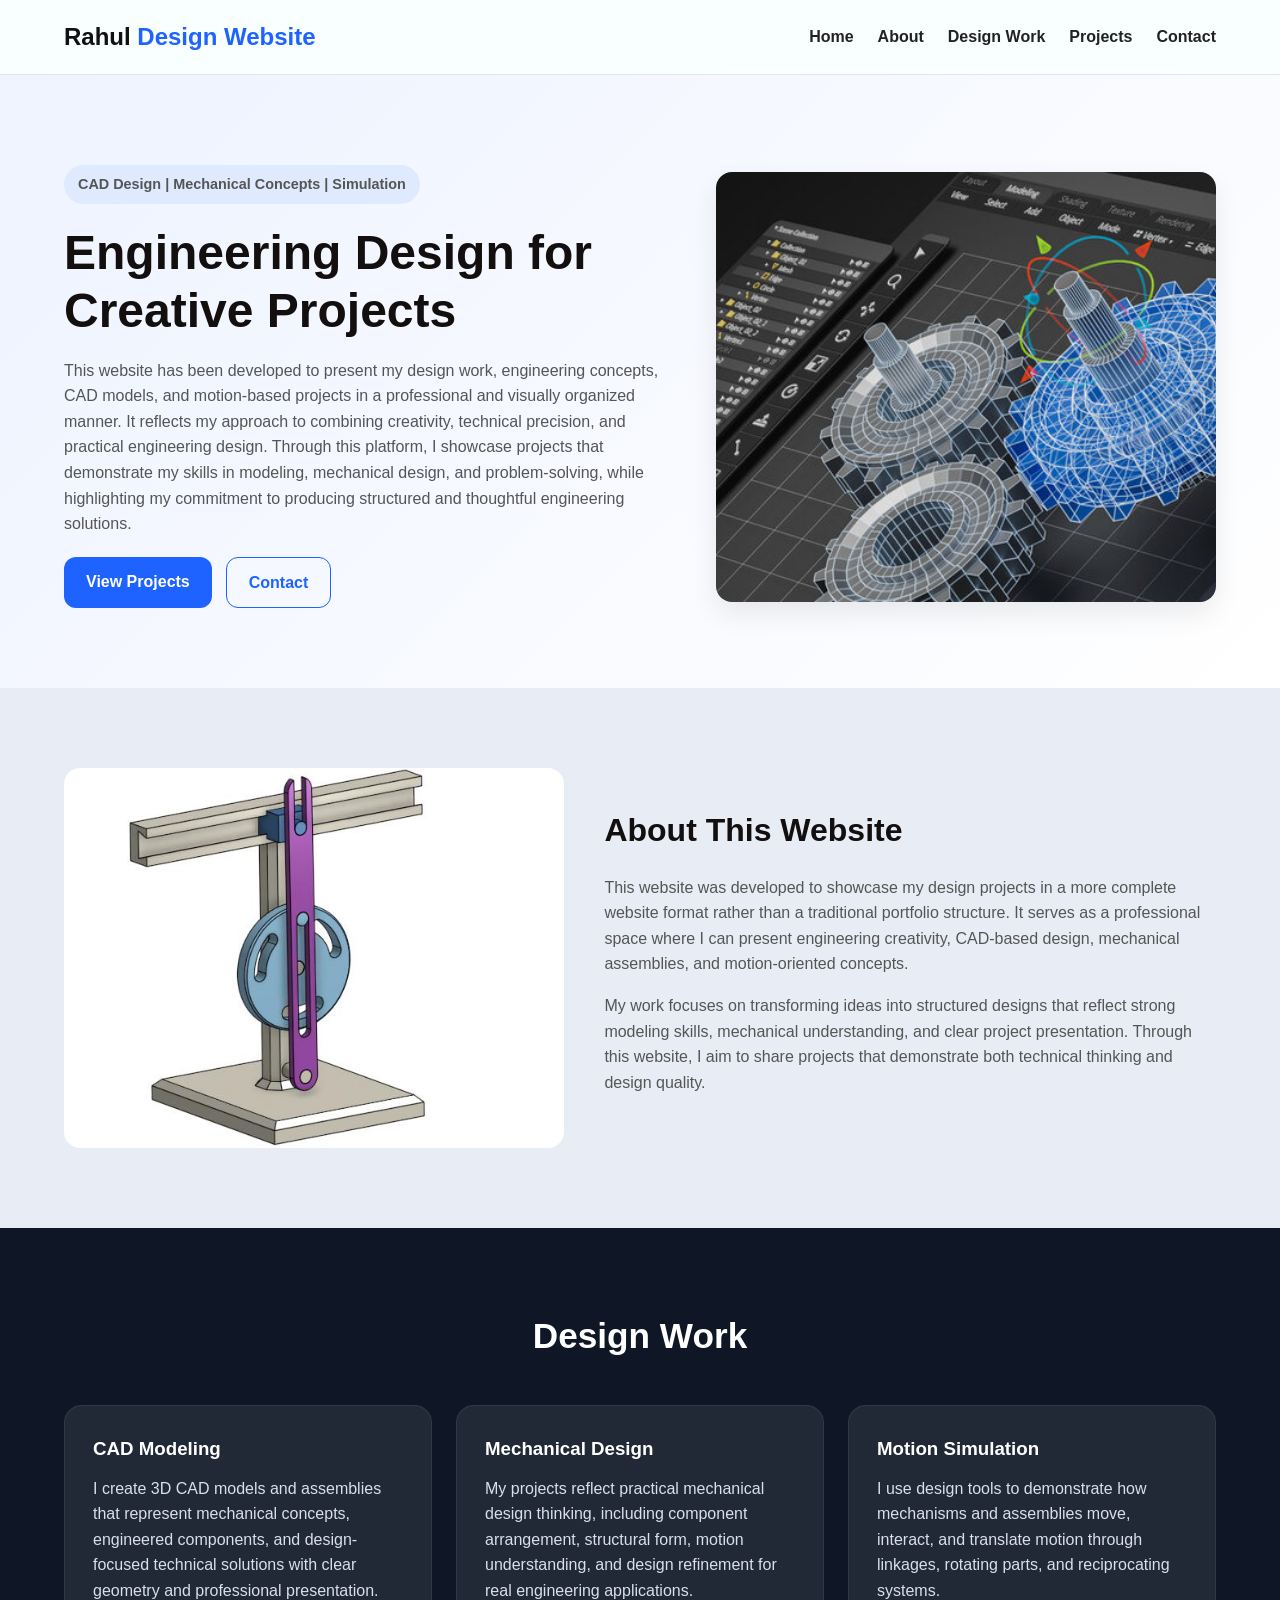
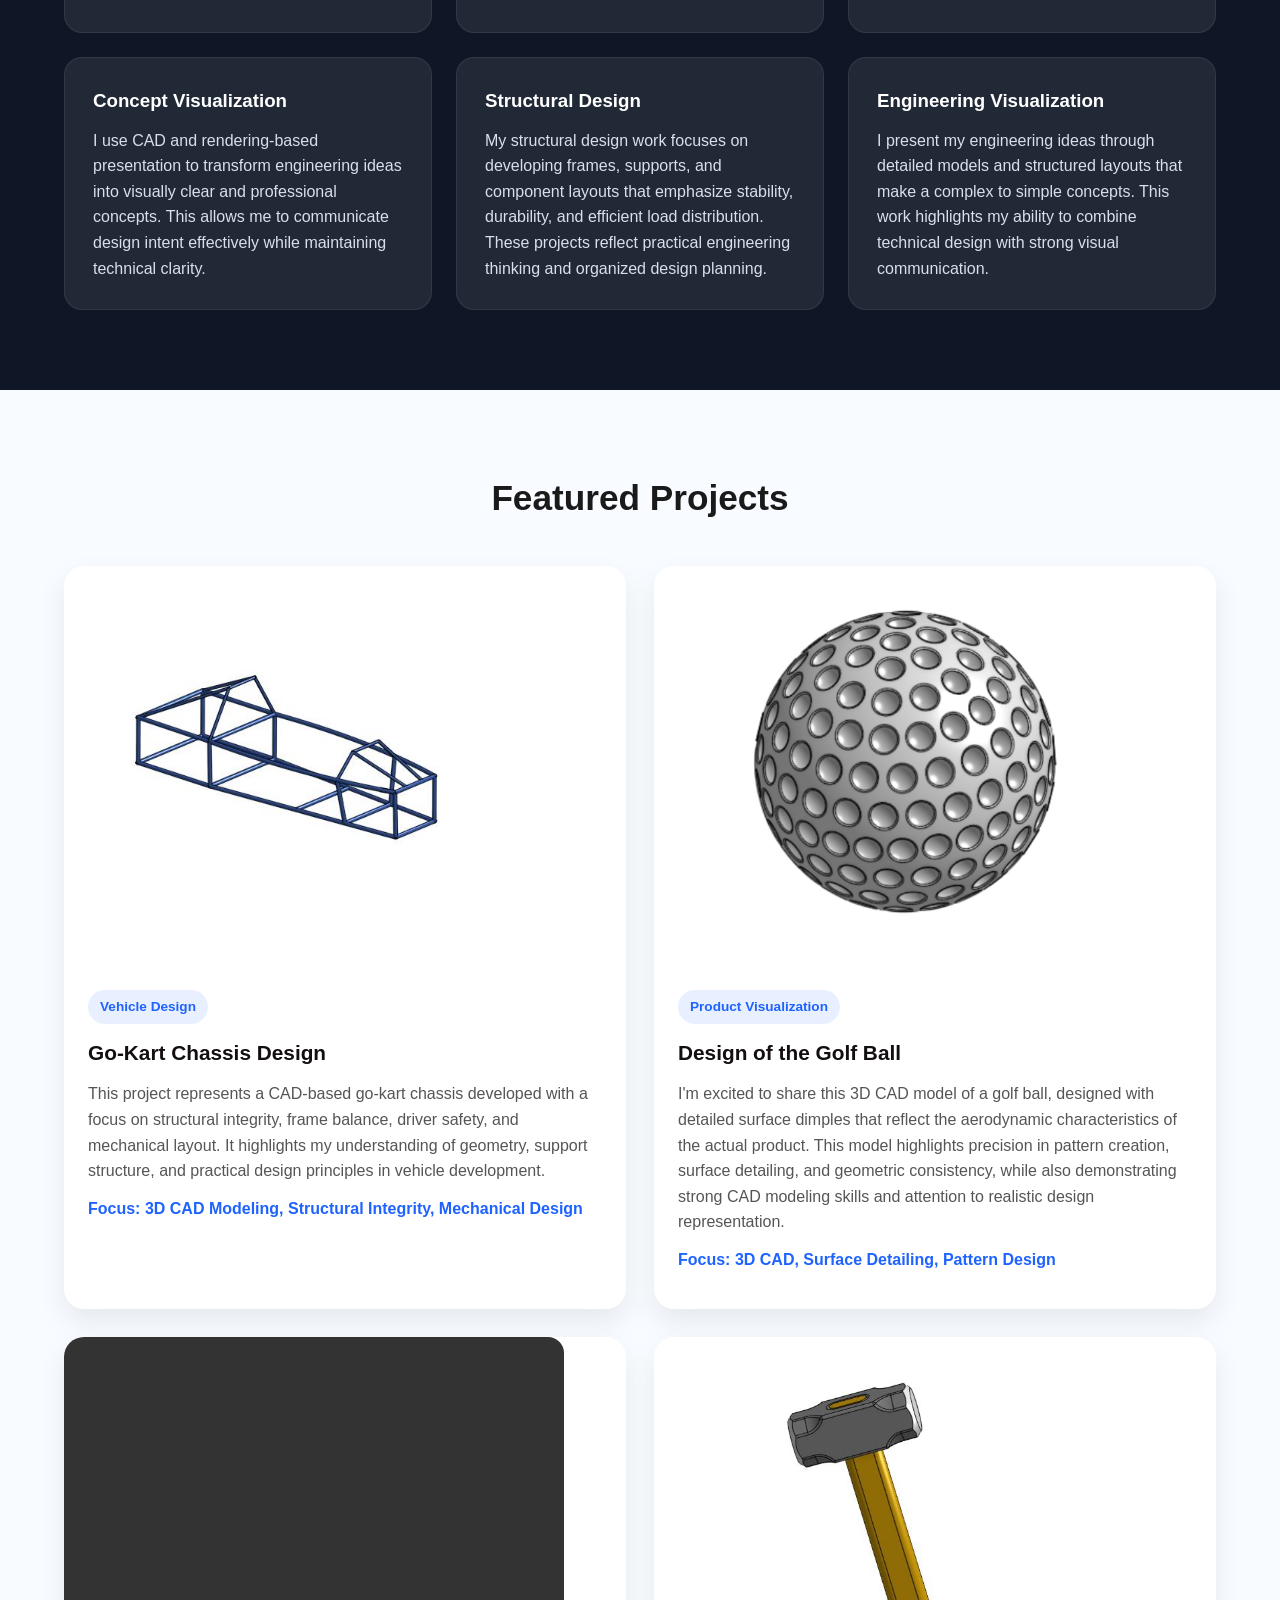
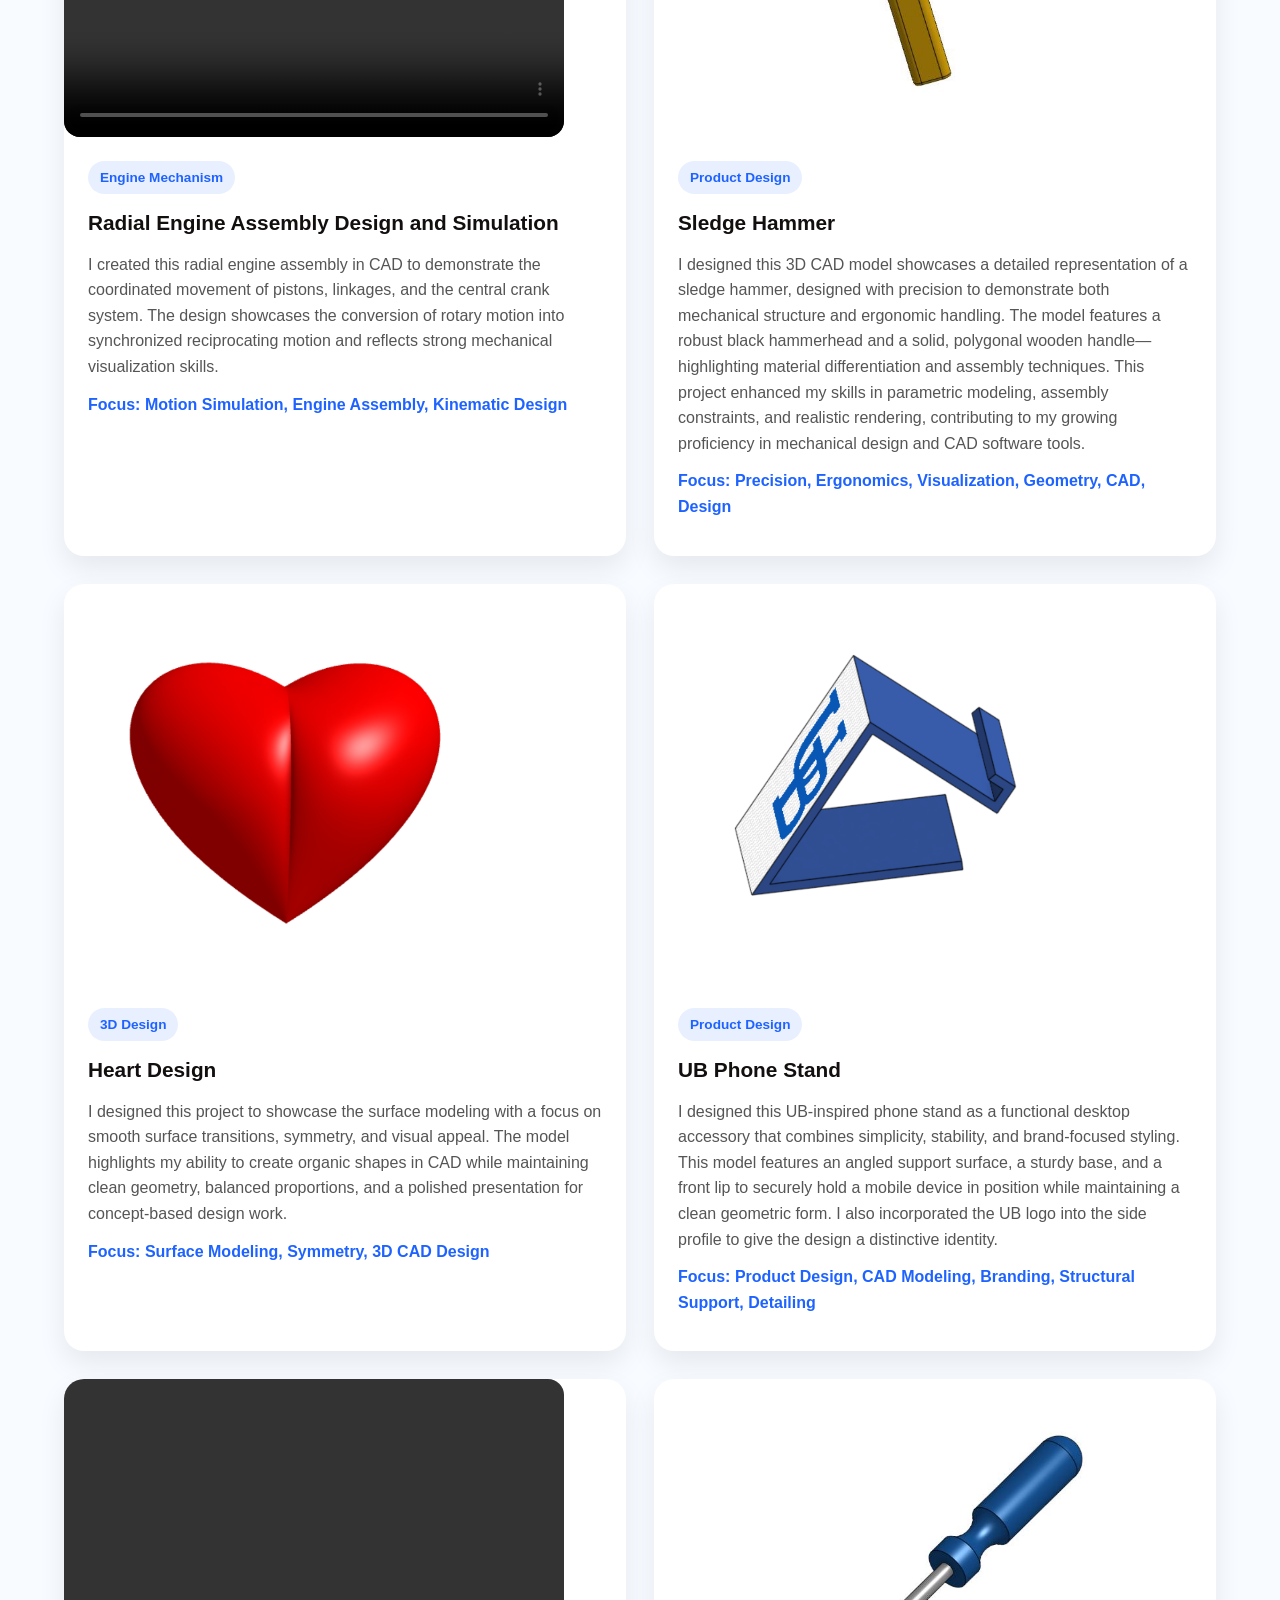
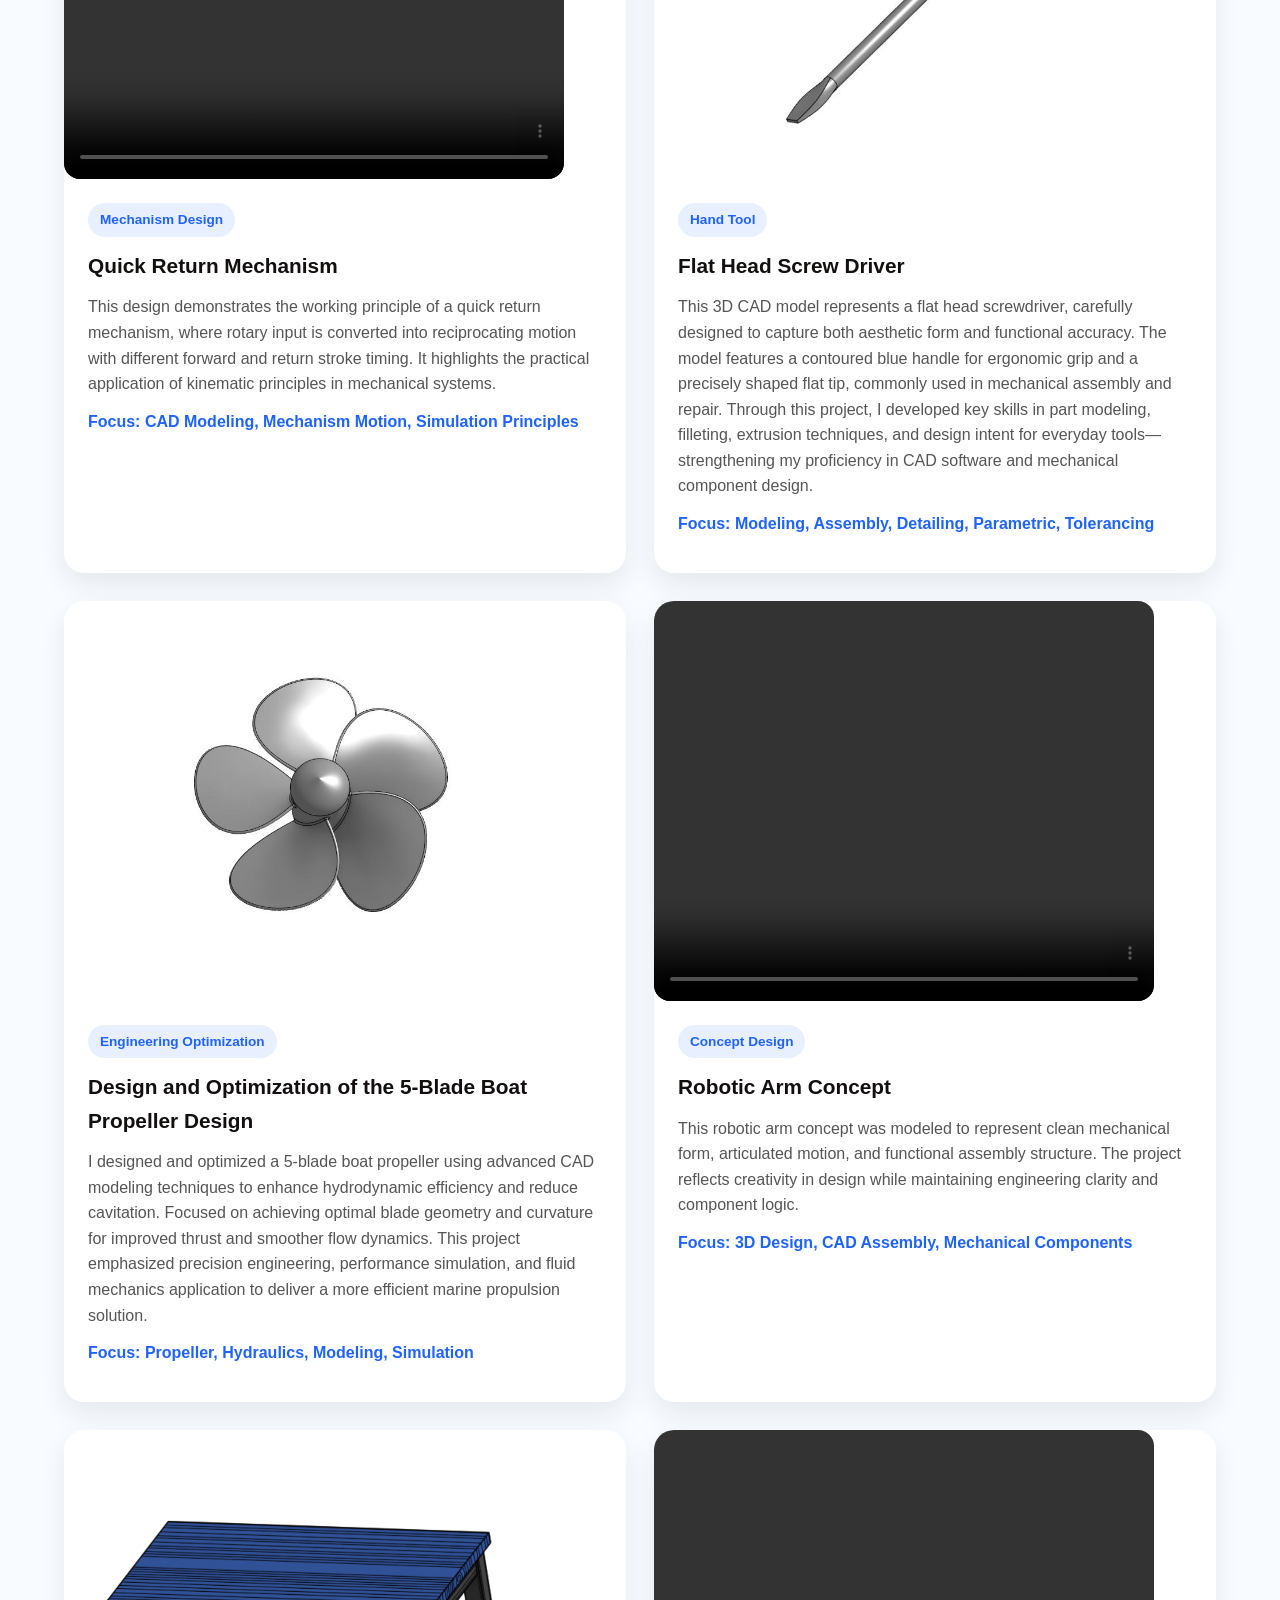
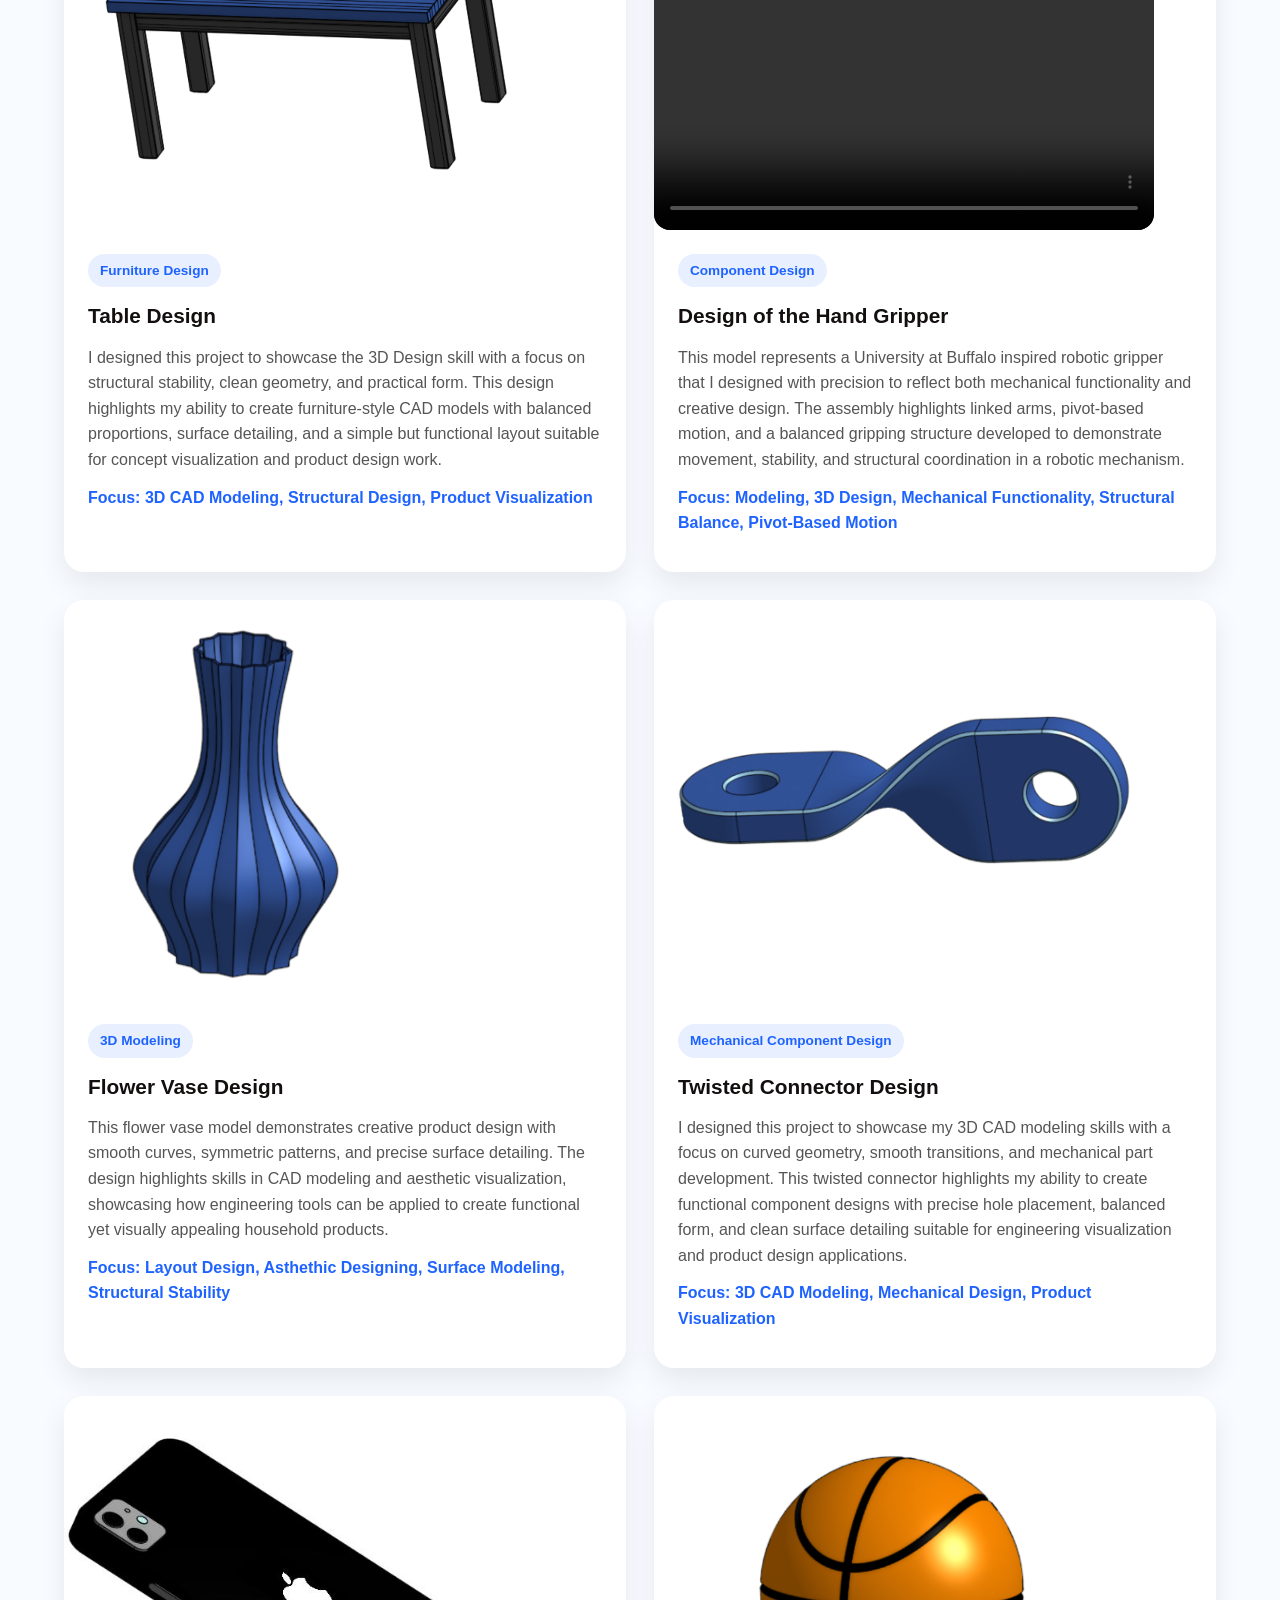
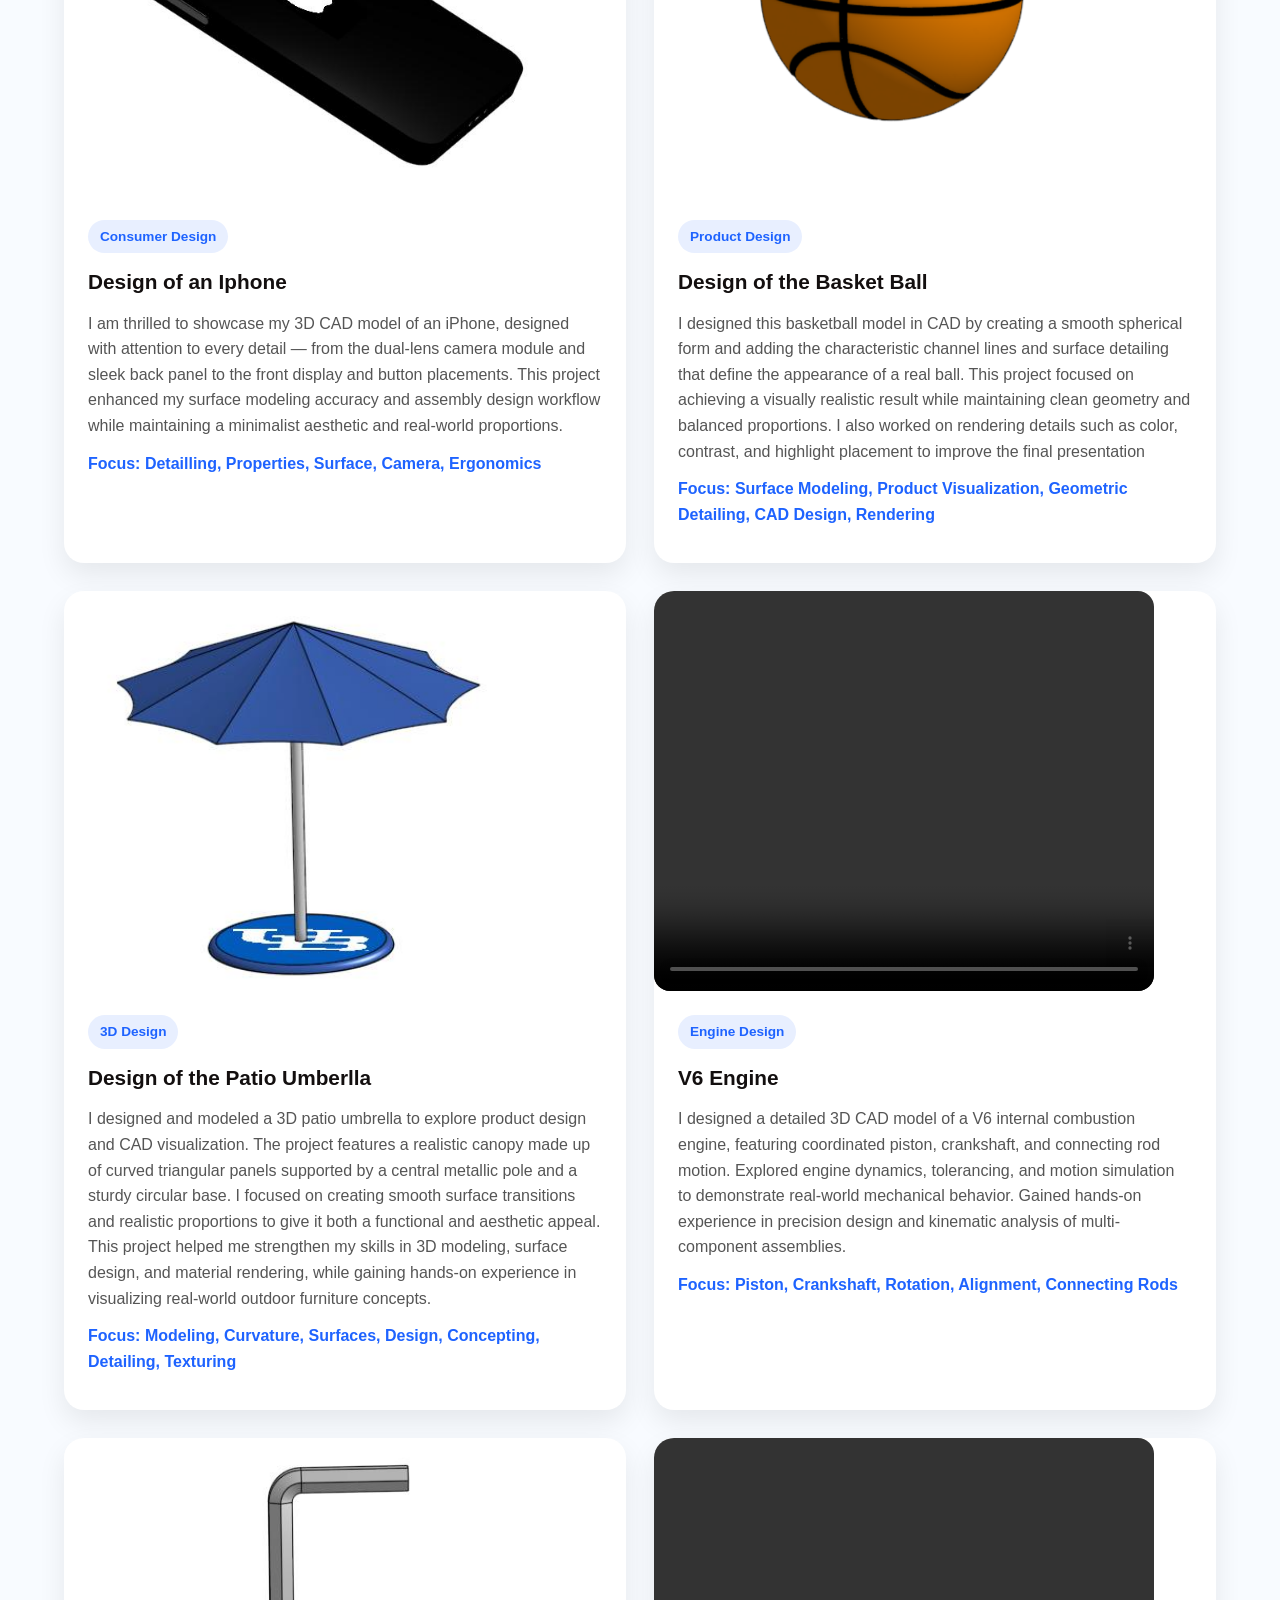
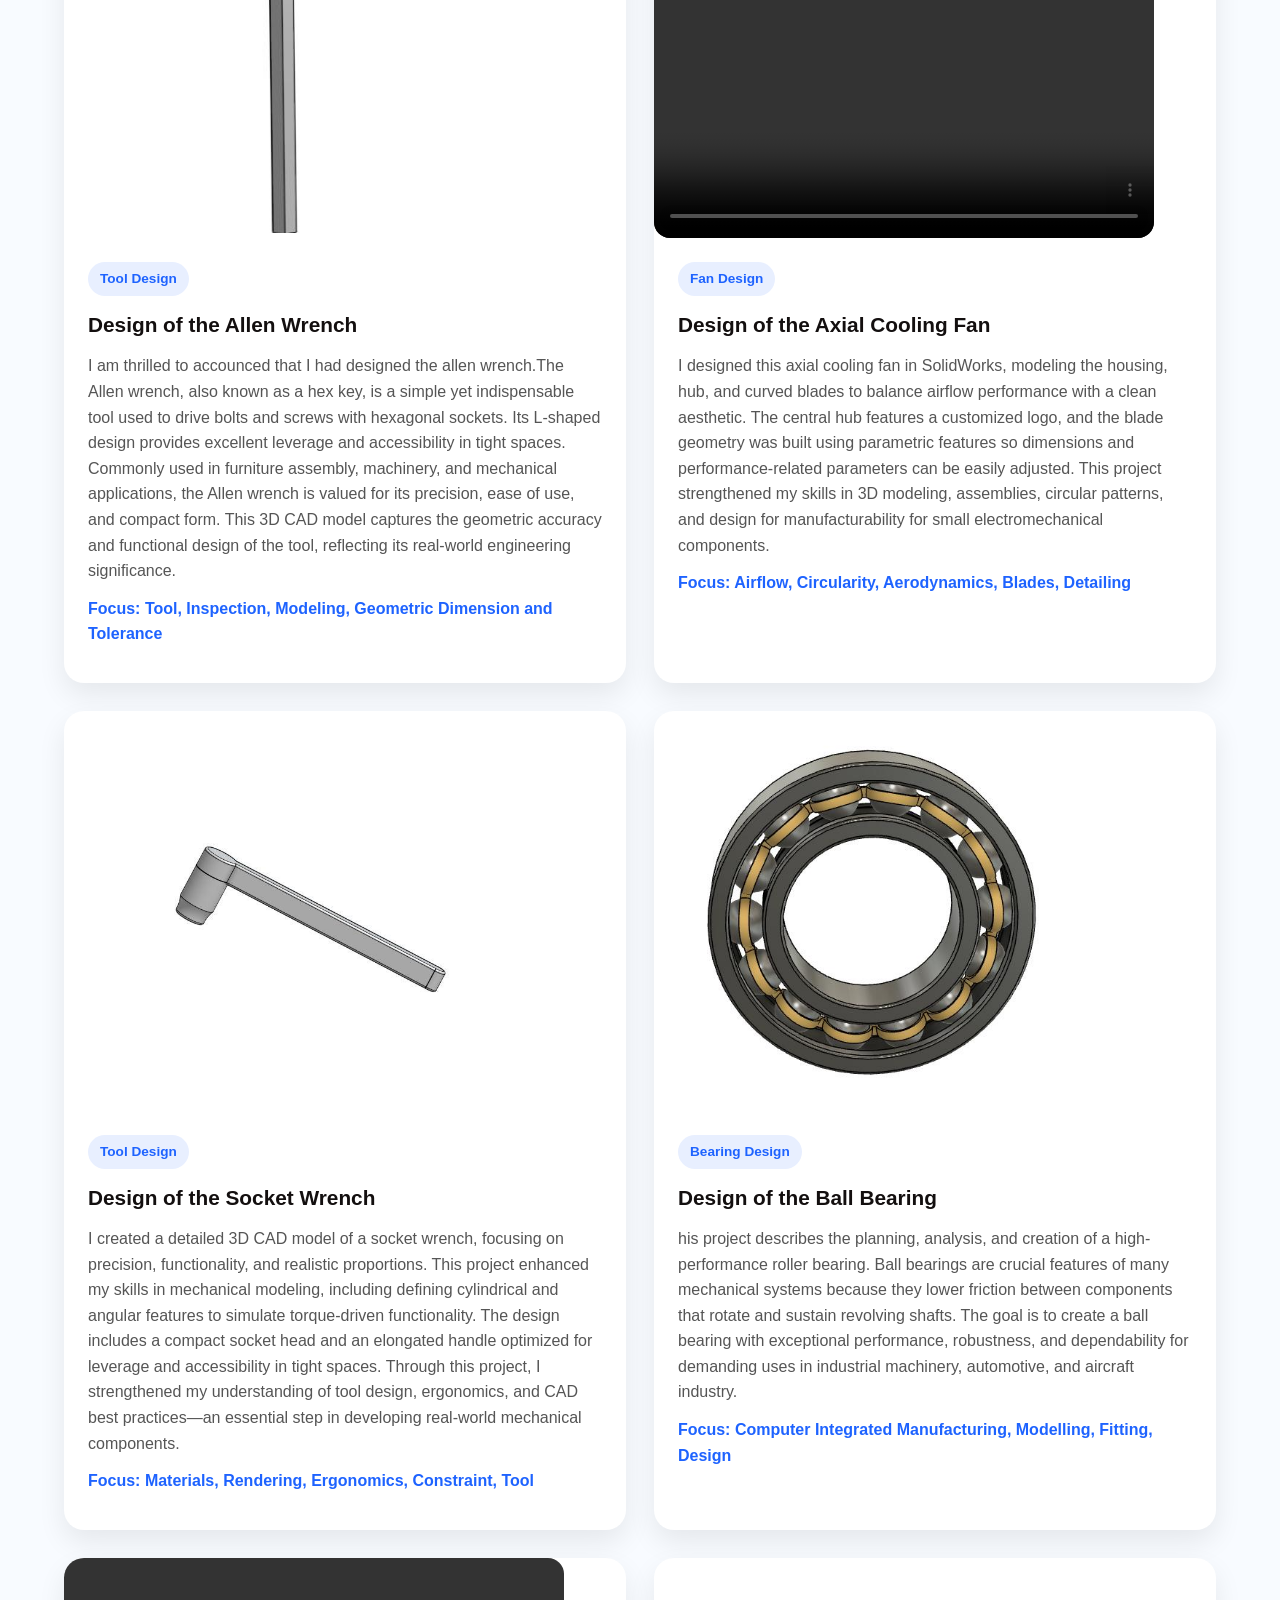
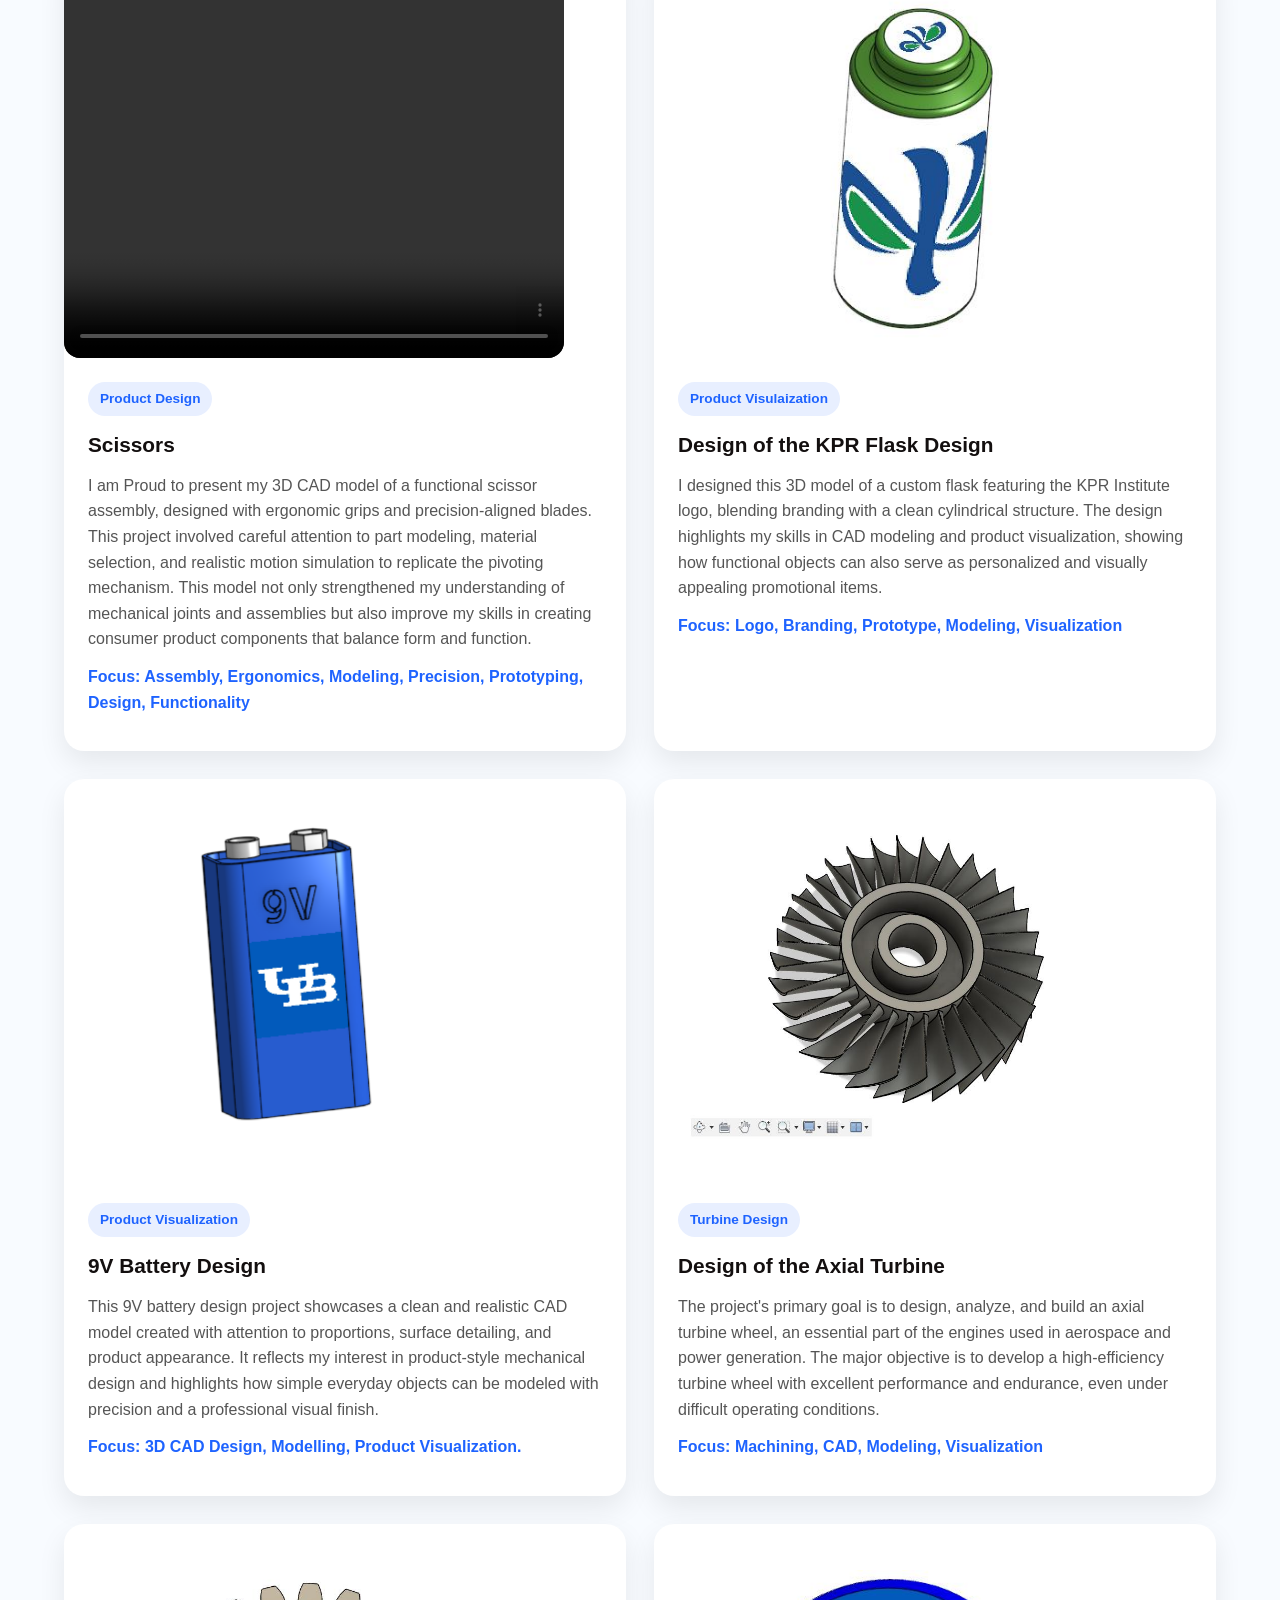
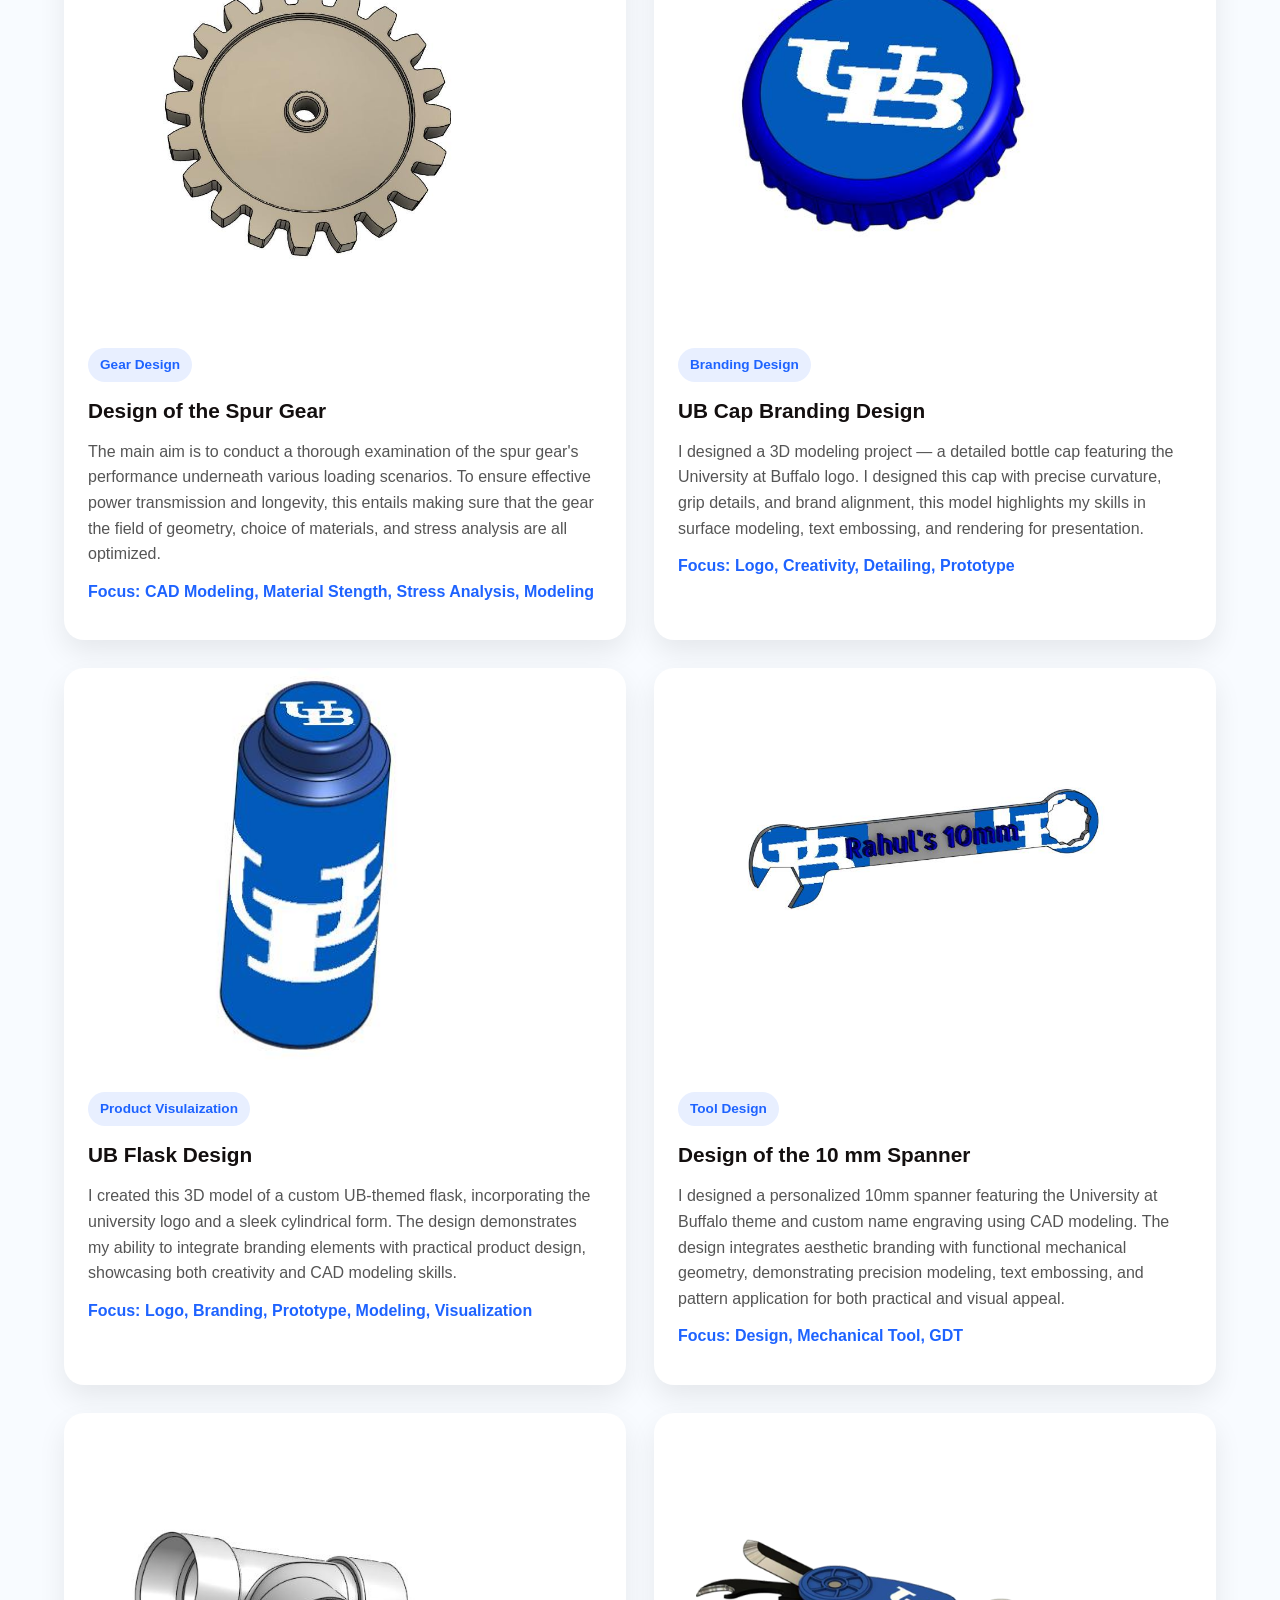
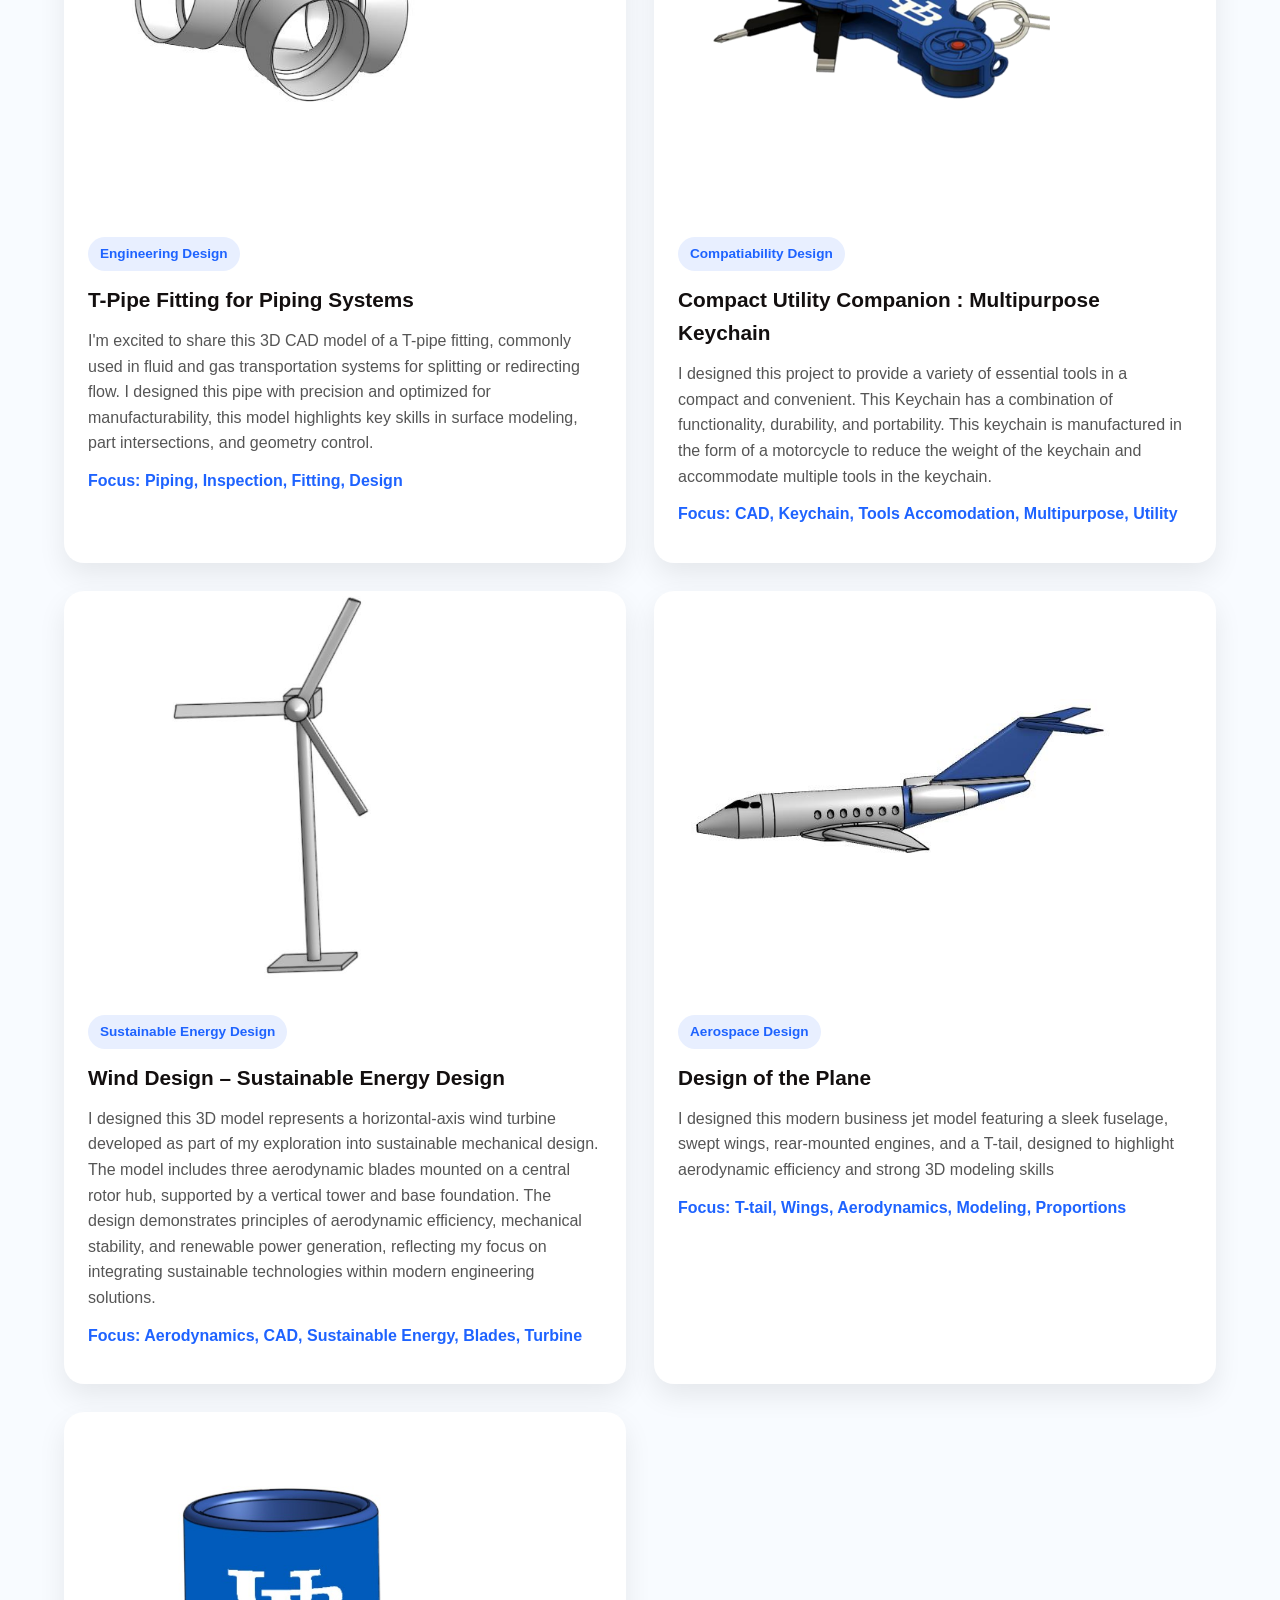
==== index.html @ cdcf8e1e "Update index.html" ====
<!DOCTYPE html>
<html lang="en">
<head>
  <meta charset="UTF-8" />
  <meta name="viewport" content="width=device-width, initial-scale=1.0" />
  <title>Rahul Design Website</title>
  <meta
    name="description"
    content="Rahul Design Studio showcases CAD design, mechanical concepts, motion simulation, and engineering design projects."
  />
  <link rel="stylesheet" href="style.css" />
</head>
<body>

  <!-- Header -->
  <header class="header">
    <div class="container navbar">
      <a href="#home" class="brand">Rahul <span>Design Website</span></a>

      <button class="menu-toggle" id="menuToggle" aria-label="Toggle menu">
        ☰
      </button>

      <nav class="nav-menu" id="navMenu">
        <a href="#Home">Home</a>
        <a href="#About">About</a>
        <a href="#Design-work">Design Work</a>
        <a href="#Projects">Projects</a>
        <a href="#Contact">Contact</a>
      </nav>
    </div>
  </header>

  <!-- Home -->
  <section class="hero" id="Home">
    <div class="container hero-layout">
      <div class="hero-text">
        <p class="hero-tag">CAD Design | Mechanical Concepts | Simulation</p>
        <h1>Engineering Design for Creative Projects</h1>
        <p>
          This website has been developed to present my design work, engineering concepts, CAD models, and motion-based projects in a professional and visually organized manner. It reflects my approach to combining creativity, technical precision, and practical engineering design. Through this platform, I showcase projects that demonstrate my skills 
          in modeling, mechanical design, and problem-solving, while highlighting my commitment to producing structured and thoughtful engineering solutions.
        </p>

        <div class="hero-buttons">
          <a href="#Projects" class="btn btn-primary">View Projects</a>
          <a href="#Contact" class="btn btn-outline">Contact</a>
        </div>
      </div>

      <div class="hero-image">
        <img src="Engineering Product.jpg" alt="Engineering design website showcase" />
      </div>
    </div>
  </section>

  <!-- About -->
  <section class="section about-section" id="About">
    <div class="container about-layout">
      <div class="about-image">
        <img src="Quick Return Mechanism.jpeg" alt="Rahul design and engineering work" />
      </div>

      <div class="about-text">
        <h2>About This Website</h2>
        <p>
          This website was developed to showcase my design projects in a more complete
          website format rather than a traditional portfolio structure. It serves as a
          professional space where I can present engineering creativity, CAD-based design,
          mechanical assemblies, and motion-oriented concepts.
        </p>
        <p>
          My work focuses on transforming ideas into structured designs that reflect strong
          modeling skills, mechanical understanding, and clear project presentation. Through
          this website, I aim to share projects that demonstrate both technical thinking and
          design quality.
        </p>
      </div>
    </div>
  </section>

  <!-- Design Work -->
  <section class="section dark-section" id="Design-work">
    <div class="container">
      <h2 class="section-title">Design Work</h2>

      <div class="design-grid">
        <div class="design-card">
          <h3>CAD Modeling</h3>
          <p>
            I create 3D CAD models and assemblies that represent mechanical concepts,
            engineered components, and design-focused technical solutions with clear
            geometry and professional presentation.
          </p>
        </div>

        <div class="design-card">
          <h3>Mechanical Design</h3>
          <p>
            My projects reflect practical mechanical design thinking, including component
            arrangement, structural form, motion understanding, and design refinement for
            real engineering applications.
          </p>
        </div>

        <div class="design-card">
          <h3>Motion Simulation</h3>
          <p>
            I use design tools to demonstrate how mechanisms and assemblies move, interact,
            and translate motion through linkages, rotating parts, and reciprocating systems.
          </p>
        </div>

         <div class="design-card">
         <h3>Concept Visualization</h3>
          <p>
            I use CAD and rendering-based presentation to transform engineering ideas into
            visually clear and professional concepts. This allows me to communicate design
             intent effectively while maintaining technical clarity.
         </p>
        </div>

        <div class="design-card">
         <h3>Structural Design</h3>
         <p>
           My structural design work focuses on developing frames, supports, and component
           layouts that emphasize stability, durability, and efficient load distribution.
           These projects reflect practical engineering thinking and organized design planning.
         </p>
        </div>

        <div class="design-card">
         <h3>Engineering Visualization</h3>
         <p>
          I present my engineering ideas through detailed models and structured layouts that
          make a complex to simple concepts. This work highlights my ability to combine technical design with strong visual communication.
        </p>
       </div>
      </div>
    </div>
  </section>

  <!-- Projects -->
  <section class="section projects-section" id="Projects">
    <div class="container">
      <h2 class="section-title dark-title">Featured Projects</h2>
      <div class="projects-grid">

        <article class="project-card">
          <img src="Go Kart Chassis Design.jpeg" alt="Go kart chassis CAD design" style="width:500px; height:400px; object-fit:contain;">
          <div class="project-content">
            <span class="project-type">Vehicle Design</span>
            <h3>Go-Kart Chassis Design</h3>
            <p>
              This project represents a CAD-based go-kart chassis developed with a focus on
              structural integrity, frame balance, driver safety, and mechanical layout. It
              highlights my understanding of geometry, support structure, and practical design
              principles in vehicle development.
            </p>
            <p class="project-focus">
              Focus: 3D CAD Modeling, Structural Integrity, Mechanical Design
            </p>
          </div>
        </article>

        <article class="project-card">
          <img src="Design of the golf ball.png" alt="Golf Ball" class="project-media" style="width:500px; height:400px; object-fit:contain;">
          <div class="project-content">
            <span class="project-type">Product Visualization</span>
            <h3>Design of the Golf Ball</h3>
            <p>
              I'm excited to share this 3D CAD model of a golf ball, designed with detailed surface dimples that reflect the aerodynamic characteristics of the actual product. 
              This model highlights precision in pattern creation, surface detailing, and geometric consistency, while also demonstrating strong CAD modeling skills and attention to realistic design representation.
            </p>
            <p class="project-focus">
              Focus: 3D CAD, Surface Detailing, Pattern Design
            </p>
          </div>
        </article>

        <article class="project-card">
          <video class="project-media"style="width: 500px; height:400px;" autoplay muted loop controls>
            <source src="Video 7.mp4" type="video/mp4" >
          </video>
          <div class="project-content">
            <span class="project-type">Engine Mechanism</span>
            <h3>Radial Engine Assembly Design and Simulation</h3>
            <p>
              I created this radial engine assembly in CAD to demonstrate the coordinated
              movement of pistons, linkages, and the central crank system. The design
              showcases the conversion of rotary motion into synchronized reciprocating
              motion and reflects strong mechanical visualization skills.
            </p>
            <p class="project-focus">
              Focus: Motion Simulation, Engine Assembly, Kinematic Design
            </p>
          </div>
        </article>

        <article class="project-card">
          <img src="Sledge Hammer.jpeg" alt="Sledge Hammer" class="project-media" style="width:500px; height:400px; object-fit:contain;">
          <div class="project-content">
            <span class="project-type">Product Design</span>
            <h3>Sledge Hammer</h3>
            <p>
              I designed this 3D CAD model showcases a detailed representation of a sledge hammer, designed with precision to demonstrate both mechanical structure and ergonomic handling. The model features a robust black hammerhead and a solid, polygonal wooden handle—highlighting material differentiation and assembly techniques. This project enhanced my skills in parametric modeling, assembly constraints, and realistic rendering, 
               contributing to my growing proficiency in mechanical design and CAD software tools.
            </p>
            <p class="project-focus">
              Focus: Precision, Ergonomics, Visualization, Geometry, CAD, Design
            </p>
          </div>
        </article>

        <article class="project-card">
         <img src="Heart Design.png" alt="3D heart CAD design" style="width:500px; height:400px; object-fit:contain;">
         <div class="project-content">
         <span class="project-type">3D Design</span>
         <h3>Heart Design</h3>
         <p>
          I designed this project to showcase the surface modeling with a focus on smooth surface
          transitions, symmetry, and visual appeal. The model highlights my ability to create
          organic shapes in CAD while maintaining clean geometry, balanced proportions, and a
          polished presentation for concept-based design work.
          </p>
         <p class="project-focus">
          Focus: Surface Modeling, Symmetry, 3D CAD Design
         </p>
        </div>
        </article>

        <article class="project-card">
          <img src="Ub Phone Stand.png" alt="UB Phone Stand" class="project-media" style="width:500px; height:400px; object-fit:contain;">
          <div class="project-content">
            <span class="project-type">Product Design</span>
            <h3>UB Phone Stand</h3>
            <p>
              I designed this UB-inspired phone stand as a functional desktop accessory that combines simplicity, stability, and brand-focused styling. This model features an angled support surface, a sturdy base, and a front lip to securely hold a mobile device in position while maintaining a clean geometric form. 
              I also incorporated the UB logo into the side profile to give the design a distinctive identity.
            </p>
            <p class="project-focus">
              Focus: Product Design, CAD Modeling, Branding, Structural Support, Detailing
            </p>
          </div>
        </article>

        <article class="project-card">
          <video class="project-media" style="width: 500px; height:400px;" autoplay muted loop controls>
            <source src="Video 4.mp4" type="video/mp4" />
          </video>
          <div class="project-content">
            <span class="project-type">Mechanism Design</span>
            <h3>Quick Return Mechanism</h3>
            <p>
              This design demonstrates the working principle of a quick return mechanism,
              where rotary input is converted into reciprocating motion with different
              forward and return stroke timing. It highlights the practical application of
              kinematic principles in mechanical systems.
            </p>
            <p class="project-focus">
              Focus: CAD Modeling, Mechanism Motion, Simulation Principles
            </p>
          </div>
        </article>

         <article class="project-card">
          <img src="Flat Head Screw Driver.jpeg" alt="Flat Head Screw Driver" class="project-media" style="width:500px; height:400px; object-fit:contain;">
          <div class="project-content">
            <span class="project-type">Hand Tool</span>
            <h3>Flat Head Screw Driver</h3>
            <p>
               This 3D CAD model represents a flat head screwdriver, carefully designed to capture both aesthetic form and functional accuracy. The model features a contoured blue handle for ergonomic grip and a precisely shaped flat tip, commonly used in mechanical assembly and repair. Through this project, I developed key skills in part modeling, filleting, extrusion techniques, 
               and design intent for everyday tools—strengthening my proficiency in CAD software and mechanical component design.
            </p>
            <p class="project-focus">
              Focus: Modeling, Assembly, Detailing, Parametric, Tolerancing
            </p>
          </div>
        </article>

        <article class="project-card">
          <img src="Five Blade Boat Propeller.jpeg" alt="Five blade Boat Propeller" class="project-media" style="width:500px; height:400px; object-fit:contain;">
          <div class="project-content">
            <span class="project-type">Engineering Optimization</span>
            <h3>Design and Optimization of the 5-Blade Boat Propeller Design</h3>
            <p>
              I designed and optimized a 5-blade boat propeller using advanced CAD modeling techniques to enhance hydrodynamic efficiency and reduce cavitation. Focused on achieving optimal blade geometry and curvature for improved thrust and smoother flow dynamics. This project emphasized precision engineering, performance simulation, 
              and fluid mechanics application to deliver a more efficient marine propulsion solution.
            </p>
            <p class="project-focus">
              Focus: Propeller, Hydraulics, Modeling, Simulation
            </p>
          </div>
        </article>

        <article class="project-card">
         <video class="project-media" style="width: 500px; height:400px;" autoplay muted loop controls>
            <source src="Video 5.mp4" type="video/mp4" />
          </video>
          <div class="project-content">
            <span class="project-type">Concept Design</span>
            <h3>Robotic Arm Concept</h3>
            <p>
              This robotic arm concept was modeled to represent clean mechanical form,
              articulated motion, and functional assembly structure. The project reflects
              creativity in design while maintaining engineering clarity and component logic.
            </p>
            <p class="project-focus">
              Focus: 3D Design, CAD Assembly, Mechanical Components
            </p>
          </div>
        </article>

        <article class="project-card">
        <img src="Table Design.png" alt="3D table CAD design" style="width:500px; height:400px; object-fit:contain;">
         <div class="project-content">
         <span class="project-type">Furniture Design</span>
         <h3>Table Design</h3>
         <p>
          I designed this project to showcase the 3D Design skill with a focus on structural
          stability, clean geometry, and practical form. This design highlights my ability to
          create furniture-style CAD models with balanced proportions, surface detailing, and
          a simple but functional layout suitable for concept visualization and product design work.
         </p>
         <p class="project-focus">
           Focus: 3D CAD Modeling, Structural Design, Product Visualization
         </p>
        </div>
        </article>

        <article class="project-card">
         <video class="project-media" style="width: 500px; height:400px;" autoplay muted loop controls>
            <source src="Video 1.mp4" type="video/mp4" />
          </video>
          <div class="project-content">
            <span class="project-type">Component Design</span>
            <h3>Design of the Hand Gripper</h3>
            <p>
              This model represents a University at Buffalo inspired robotic gripper that I designed with precision to reflect both mechanical functionality and creative design. 
              The assembly highlights linked arms, pivot-based motion, and a balanced gripping structure developed to demonstrate movement, stability, and structural coordination in a robotic mechanism.
            </p>
            <p class="project-focus">
              Focus: Modeling, 3D Design, Mechanical Functionality, Structural Balance, Pivot-Based Motion 
            </p>
          </div>
        </article>

        <article class="project-card">
          <img src="Flower Vase Design.png" alt="Flower Vase Design" style="width:400px; height:400px; object-fit:contain;">
          <div class="project-content">
            <span class="project-type">3D Modeling</span>
            <h3>Flower Vase Design</h3>
            <p>
               This flower vase model demonstrates creative product design with smooth curves, symmetric patterns, and precise surface detailing. 
               The design highlights skills in CAD modeling and aesthetic visualization, showcasing how engineering tools can be applied to create functional yet visually appealing household products.
            </p>
            <p class="project-focus">
              Focus: Layout Design, Asthethic Designing, Surface Modeling, Structural Stability
            </p>
          </div>
        </article>

        <article class="project-card">
         <img src="Twisted Connectors.png" alt="3D twisted connector CAD design" style="width:500px; height:400px; object-fit:contain;">
         <div class="project-content">
            <span class="project-type">Mechanical Component Design</span>
           <h3>Twisted Connector Design</h3>
           <p>
              I designed this project to showcase my 3D CAD modeling skills with a focus on curved geometry,
              smooth transitions, and mechanical part development. This twisted connector highlights my ability
              to create functional component designs with precise hole placement, balanced form, and clean surface
              detailing suitable for engineering visualization and product design applications.
           </p>
         <p class="project-focus">
        Focus: 3D CAD Modeling, Mechanical Design, Product Visualization
        </p>
       </div>
      </article>

        <article class="project-card">
          <img src="Iphone back side.jpeg" alt="Iphone" style="width:500px; height:400px; object-fit:contain;">
          <div class="project-content">
            <span class="project-type">Consumer Design</span>
            <h3>Design of an Iphone</h3>
            <p>
             I am thrilled to showcase my 3D CAD model of an iPhone, designed with attention to every detail — from the dual-lens camera module and sleek back panel to the front display 
             and button placements. This project enhanced my surface modeling accuracy and assembly design workflow while maintaining a minimalist aesthetic and real-world proportions.
            </p>
            <p class="project-focus">
              Focus: Detailling, Properties, Surface, Camera, Ergonomics
            </p>
          </div>
        </article>

        <article class="project-card">
          <img src="Basket Ball.png" alt="Bakset Ball" class="project-media" style="width:500px; height:400px; object-fit:contain;">
          <div class="project-content">
            <span class="project-type">Product Design</span>
            <h3>Design of the Basket Ball</h3>
            <p>
               I designed this basketball model in CAD by creating a smooth spherical form and adding the characteristic channel lines and surface detailing that define the appearance of a real ball. This project focused on achieving a visually realistic result while maintaining clean geometry and balanced proportions. 
               I also worked on rendering details such as color, contrast, and highlight placement to improve the final presentation
            </p>
            <p class="project-focus">
              Focus: Surface Modeling, Product Visualization, Geometric Detailing, CAD Design, Rendering
            </p>
          </div>
        </article>

        <article class="project-card">
          <img src="Patio Umberlla.jpeg" alt="Patio Umberlla" style="width:500px; height:400px; object-fit:contain;">
          <div class="project-content">
            <span class="project-type">3D Design</span>
            <h3>Design of the Patio Umberlla</h3>
            <p>
              I designed and modeled a 3D patio umbrella to explore product design and CAD visualization. The project features a realistic canopy made up of curved triangular panels supported by a central metallic pole and a sturdy circular base. I focused on creating smooth surface transitions and realistic proportions to give it both a functional and aesthetic appeal. This project helped me strengthen my skills in 3D modeling, surface design, and material rendering, 
              while gaining hands-on experience in visualizing real-world outdoor furniture concepts.
            </p>
            <p class="project-focus">
              Focus: Modeling, Curvature, Surfaces, Design, Concepting, Detailing, Texturing
            </p>
          </div>
        </article>

        <article class="project-card">
         <video class="project-media" style="width: 500px; height:400px;" autoplay muted loop controls>
            <source src="Video 2.mp4" type="video/mp4" />
          </video>
          <div class="project-content">
            <span class="project-type">Engine Design</span>
            <h3>V6 Engine</h3>
            <p>
               I designed a detailed 3D CAD model of a V6 internal combustion engine, featuring coordinated piston, crankshaft, and connecting rod motion. 
              Explored engine dynamics, tolerancing, and motion simulation to demonstrate real-world mechanical behavior. Gained hands-on experience in precision design and kinematic analysis of multi-component assemblies.
            </p>
            <p class="project-focus">
              Focus:  Piston, Crankshaft, Rotation, Alignment, Connecting Rods
            </p>
          </div>
        </article>

        <article class="project-card">
          <img src="Allen Wrench.jpeg" alt="Allen Wrench" style="width:500px; height:400px; object-fit:contain;">
          <div class="project-content">
            <span class="project-type">Tool Design</span>
            <h3>Design of the Allen Wrench</h3>
            <p>
              I am thrilled to accounced that I had designed the allen wrench.The Allen wrench, also known as a hex key, is a simple yet indispensable tool used to drive bolts and screws with hexagonal sockets. Its L-shaped design provides excellent leverage and accessibility in tight spaces. Commonly used in furniture assembly, machinery, and mechanical applications, the Allen wrench is valued for its precision, ease of use, and compact form. 
              This 3D CAD model captures the geometric accuracy and functional design of the tool, reflecting its real-world engineering significance.
            </p>
            <p class="project-focus">
              Focus: Tool, Inspection, Modeling, Geometric Dimension and Tolerance
            </p>
          </div>
        </article>

        <article class="project-card">
         <video class="project-media" style="width: 500px; height:400px;" autoplay muted loop controls>
            <source src="Video 6.mp4" type="video/mp4" />
          </video>
          <div class="project-content">
            <span class="project-type">Fan Design</span>
            <h3>Design of the Axial Cooling Fan</h3>
            <p>
              I designed this axial cooling fan in SolidWorks, modeling the housing, hub, and curved blades to balance airflow performance with a clean aesthetic. The central hub features a customized logo, and the blade geometry was built using parametric features so dimensions and performance-related parameters can be easily adjusted. This project strengthened my skills in 3D modeling, assemblies, circular patterns, 
              and design for manufacturability for small electromechanical components.
            </p>
            <p class="project-focus">
              Focus:  Airflow, Circularity, Aerodynamics, Blades, Detailing
            </p>
          </div>
        </article>

        <article class="project-card">
          <img src="Socket Wrench.jpeg" alt="Socket Wrench" style="width:500px; height:400px; object-fit:contain;">
          <div class="project-content">
            <span class="project-type">Tool Design</span>
            <h3>Design of the Socket Wrench</h3>
            <p>
              I created a detailed 3D CAD model of a socket wrench, focusing on precision, functionality, and realistic proportions. This project enhanced my skills in mechanical modeling, including defining cylindrical and angular features to simulate torque-driven functionality. The design includes a compact socket head and an elongated handle optimized for leverage and accessibility in tight spaces. Through this project, I strengthened my understanding of tool design, ergonomics, 
              and CAD best practices—an essential step in developing real-world mechanical components.
            </p>
            <p class="project-focus">
              Focus: Materials, Rendering, Ergonomics, Constraint, Tool
            </p>
          </div>
        </article>

        <article class="project-card">
          <img src="Ball Bearing.jpeg" alt="Iphone" style="width:500px; height:400px; object-fit:contain;">
          <div class="project-content">
            <span class="project-type">Bearing Design</span>
            <h3>Design of the Ball Bearing</h3>
            <p>
             his project describes the planning, analysis, and creation of a high-performance roller bearing. Ball bearings are crucial features of many mechanical systems because they lower friction between components that rotate and sustain revolving shafts. 
             The goal is to create a ball bearing with exceptional performance, robustness, and dependability for demanding uses in industrial machinery, automotive, and aircraft industry.
             </p>
            <p class="project-focus">
             Focus: Computer Integrated Manufacturing, Modelling, Fitting, Design
            </p>
          </div>
        </article>

       <article class="project-card">
         <video class="project-media" style="width: 500px; height:400px;" autoplay muted loop controls>
            <source src="Video 3.mp4" type="video/mp4" />
          </video>
          <div class="project-content">
            <span class="project-type">Product Design</span>
            <h3>Scissors</h3>
            <p>
               I am Proud to present my 3D CAD model of a functional scissor assembly, designed with ergonomic grips and precision-aligned blades. This project involved careful attention to part modeling, material selection, and realistic motion simulation to replicate the pivoting mechanism. This model not only strengthened my understanding of mechanical joints and assemblies but also 
               improve my skills in creating consumer product components that balance form and function.
            </p>
            <p class="project-focus">
              Focus:  Assembly, Ergonomics, Modeling, Precision, Prototyping, Design, Functionality
            </p>
          </div>
        </article>

        <article class="project-card">
          <img src="KPR Flask Design.jpeg" alt="KPR Logo" style="width:500px; height:400px; object-fit:contain;">
          <div class="project-content">
            <span class="project-type">Product Visulaization</span>
            <h3>Design of the KPR Flask Design</h3>
            <p>
              I designed this 3D model of a custom flask featuring the KPR Institute logo, blending branding with a clean cylindrical structure. The design highlights my skills in CAD modeling and product visualization, 
              showing how functional objects can also serve as personalized and visually appealing promotional items.
            </p>
            <p class="project-focus">
              Focus: Logo, Branding, Prototype, Modeling, Visualization
            </p>
          </div>
        </article>

        <article class="project-card">
          <img src="9V Battery Design.png" alt="9v battery design" style="width:500px; height:400px; object-fit:contain;">
          <div class="project-content">
            <span class="project-type">Product Visualization</span>
            <h3>9V Battery Design</h3>
            <p>
             This 9V battery design project showcases a clean and realistic CAD model created with attention to proportions, surface detailing, and product appearance. It reflects my interest in product-style mechanical design and highlights how simple everyday objects can be modeled with precision and a professional visual finish.
             </p>
            <p class="project-focus">
             Focus: 3D CAD Design, Modelling, Product Visualization.
            </p>
          </div>
        </article>

        <article class="project-card">
          <img src="Axial Turbine.jpeg" alt="Axial Turbine" style="width:500px; height:400px; object-fit:contain;">
          <div class="project-content">
            <span class="project-type">Turbine Design</span>
            <h3>Design of the Axial Turbine</h3>
            <p>
             The project's primary goal is to design, analyze, and build an axial turbine wheel, an essential part of the engines used in aerospace and power generation. The major objective is to develop a high-efficiency turbine 
             wheel with excellent performance and endurance, even under difficult operating conditions.
            </p>
            <p class="project-focus">
              Focus: Machining, CAD, Modeling, Visualization
            </p>
          </div>
        </article>

        <article class="project-card">
          <img src="Spur Gear.jpeg" alt="Spur Gear" style="width:500px; height:400px; object-fit:contain;">
          <div class="project-content">
            <span class="project-type">Gear Design</span>
            <h3>Design of the Spur Gear</h3>
            <p>
              The main aim is to conduct a thorough examination of the spur gear's performance underneath various loading scenarios.
              To ensure effective power transmission and longevity, this entails making sure that the gear the field of geometry, choice of materials, and stress analysis are all optimized.
            </p>
            <p class="project-focus">
              Focus: CAD Modeling, Material Stength, Stress Analysis, Modeling
            </p>
          </div>
        </article>

        <article class="project-card">
          <img src="UB Cap Branding.jpeg" alt="UB Cap" style="width:500px; height:400px; object-fit:contain;">
          <div class="project-content">
            <span class="project-type">Branding Design</span>
            <h3>UB Cap Branding Design</h3>
            <p>
              I designed a 3D modeling project — a detailed bottle cap featuring the University at Buffalo logo. 
              I designed this cap with precise curvature, grip details, and brand alignment, this model highlights my skills in surface modeling, text embossing, and rendering for presentation.
            </p>
            <p class="project-focus">
              Focus: Logo, Creativity, Detailing, Prototype
            </p>
          </div>
        </article>

         <article class="project-card">
          <img src="UB Flask Design.jpeg" alt="Flask Design" style="width:500px; height:400px; object-fit:contain;">
          <div class="project-content">
            <span class="project-type">Product Visulaization</span>
            <h3>UB Flask Design</h3>
            <p>
              I created this 3D model of a custom UB-themed flask, incorporating the university logo and a sleek cylindrical form. 
              The design demonstrates my ability to integrate branding elements with practical product design, showcasing both creativity and CAD modeling skills.
            </p>
            <p class="project-focus">
              Focus: Logo, Branding, Prototype, Modeling, Visualization
            </p>
          </div>
        </article>

        <article class="project-card">
          <img src="Spanner.jpeg" alt="Spanner" style="width:500px; height:400px; object-fit:contain;">
          <div class="project-content">
            <span class="project-type">Tool Design</span>
            <h3>Design of the 10 mm Spanner</h3>
            <p>
              I designed a personalized 10mm spanner featuring the University at Buffalo theme and custom name engraving using CAD modeling. 
              The design integrates aesthetic branding with functional mechanical geometry, demonstrating precision modeling, text embossing, and pattern application for both practical and visual appeal.
            </p>
            <p class="project-focus">
              Focus: Design, Mechanical Tool, GDT
            </p>
          </div>
        </article>

        <article class="project-card">
          <img src="T pipe.jpeg" alt="T pipe" style="width:500px; height:400px; object-fit:contain;">
          <div class="project-content">
            <span class="project-type">Engineering Design</span>
            <h3>T-Pipe Fitting for Piping Systems</h3>
            <p>
               I'm excited to share this 3D CAD model of a T-pipe fitting, commonly used in fluid and gas transportation systems for splitting or redirecting flow. 
               I designed this pipe with precision and optimized for manufacturability, this model highlights key skills in surface modeling, part intersections, and geometry control.
            </p>
            <p class="project-focus">
              Focus: Piping, Inspection, Fitting, Design
            </p>
          </div>
        </article>

        <article class="project-card">
          <img src="Keychain Design.png" alt="keychain" style="width:500px; height:400px; object-fit:contain;">
          <div class="project-content">
            <span class="project-type">Compatiability Design</span>
            <h3>Compact Utility Companion : Multipurpose Keychain</h3>
            <p>
              I designed this project to provide a variety of essential tools in a compact and convenient. This Keychain has a combination of functionality, durability, and portability. 
              This keychain is manufactured in the form of a motorcycle to reduce the weight of the keychain and accommodate multiple tools in the keychain.
            </p>
            <p class="project-focus">
              Focus: CAD, Keychain, Tools Accomodation, Multipurpose, Utility
            </p>
          </div>
        </article>

        <article class="project-card">
          <img src="Windmill.jpeg" alt="Windmill" style="width:500px; height:400px; object-fit:contain;">
          <div class="project-content">
            <span class="project-type">Sustainable Energy Design</span>
            <h3>Wind Design – Sustainable Energy Design</h3>
            <p>
                I designed this 3D model represents a horizontal-axis wind turbine developed as part of my exploration into sustainable mechanical design. The model includes three aerodynamic blades mounted on a central rotor hub, supported by a vertical tower and base foundation. 
                The design demonstrates principles of aerodynamic efficiency, mechanical stability, and renewable power generation, reflecting my focus on integrating sustainable technologies within modern engineering solutions.
            </p>
            <p class="project-focus">
              Focus: Aerodynamics, CAD, Sustainable Energy, Blades, Turbine
            </p>
          </div>
        </article>

        <article class="project-card">
          <img src="Plane Design.jpeg" alt="Plane Design" style="width:500px; height:400px; object-fit:contain;">
          <div class="project-content">
            <span class="project-type">Aerospace Design</span>
            <h3>Design of the Plane</h3>
            <p>
              I designed this modern business jet model featuring a sleek fuselage, swept wings, rear-mounted engines, 
                and a T-tail, designed to highlight aerodynamic efficiency and strong 3D modeling skills
            </p>
            <p class="project-focus">
              Focus: T-tail, Wings, Aerodynamics, Modeling, Proportions
            </p>
          </div>
        </article>

         <article class="project-card">
          <img src="UB Coffee Mug.jpeg" alt="UB Coffee Mug" style="width:500px; height:400px; object-fit:contain;">
          <div class="project-content">
            <span class="project-type">Aerospace Design</span>
            <h3>Design of the Coffee Mug</h3>
            <p>
               I designed this 3D model of a custom UB-themed coffee mug, incorporating the university’s logo with a clean cylindrical form. 
               This project demonstrates my CAD modeling and product visualization skills, blending functionality with personalized branding.
            </p>
            <p class="project-focus">
              Focus: Logo, Cylindrical, Creativity, Detailing, Prototype, Modeling, Visualization
            </p>
          </div>
        </article>
      </div>
    </div>
  </section>

    <section class="contact-section" id="Contact">
    <div class="container">
      <div class="contact-footer-wrapper">
        <div class="contact-box">
          <h2>Contact</h2>
          <p>
            Thank you for visiting my website. If you would like to discuss my design work,
            engineering projects, collaboration opportunities, or professional inquiries,
            please feel free to reach out.
          </p>
          <p><strong>Email:</strong> kprrahul2018@gmail.com</p>
          <p><strong>Phone:</strong> +19085606464</p>
          <p><strong>Location:</strong> United States</p>
        </div>
      </div>
    </div>
  </section>

  <footer class="site-footer">
    <div class="container">
      <p class="footer-copy">© 2026 Rahul Design Website. All rights reserved.</p>
    </div>
  </footer>

  <script src="script.js"></script>
</body>
</html>
---- style.css ----
* {
  margin: 0;
  padding: 0;
  box-sizing: border-box;
}

html {
  scroll-behavior: smooth;
}

body {
  font-family: Arial, Helvetica, sans-serif;
  background: #e8edf5;
  color: #130f0f;
  line-height: 1.6;
}

img,
video {
  max-width: 100%;
  display: block;
  border-radius: 16px;
}

a {
  text-decoration: none;
}

.container {
  width: 90%;
  max-width: 1180px;
  margin: 0 auto;
}

/* Header */
.header {
  position: sticky;
  top: 0;
  z-index: 1000;
  background: #f9feff;
  border-bottom: 1px solid #e5e5e5;
}

.navbar {
  display: flex;
  align-items: center;
  justify-content: space-between;
  padding: 18px 0;
}

.brand {
  font-size: 1.5rem;
  font-weight: 700;
  color: #111111;
}

.brand span {
  color: #1e63ff;
}

.nav-menu {
  display: flex;
  gap: 24px;
}

.nav-menu a {
  color: #222222;
  font-weight: 600;
  transition: 0.3s ease;
}

.nav-menu a:hover {
  color: #1e63ff;
}

.menu-toggle {
  display: none;
  background: none;
  border: none;
  font-size: 1.8rem;
  cursor: pointer;
  color: #111111;
}

/* Hero */
.hero {
  padding: 90px 0 80px;
  background: linear-gradient(135deg, #eef3ff, #ffffff);
}

.hero-layout {
  display: grid;
  grid-template-columns: 1.1fr 0.9fr;
  gap: 40px;
  align-items: center;
}

.hero-tag {
  display: inline-block;
  margin-bottom: 18px;
  padding: 8px 14px;
  border-radius: 999px;
  background: #dfeaff;
  color: #1e63ff;
  font-size: 0.9rem;
  font-weight: 700;
}

.hero-text h1 {
  font-size: 3rem;
  line-height: 1.2;
  margin-bottom: 18px;
}

.hero-text p {
  color: #555555;
  margin-bottom: 20px;
  max-width: 620px;
}

.hero-image img {
  width: 100%;
  height: 430px;
  object-fit: cover;
  box-shadow: 0 12px 28px rgba(0, 0, 0, 0.08);
}

.hero-buttons {
  display: flex;
  gap: 14px;
  flex-wrap: wrap;
}

/* Buttons */
.btn {
  display: inline-block;
  padding: 12px 22px;
  border-radius: 12px;
  font-weight: 700;
  transition: 0.3s ease;
}

.btn-primary {
  background: #1e63ff;
  color: #ffffff;
}

.btn-primary:hover {
  background: #154fd3;
}

.btn-outline {
  border: 1px solid #1e63ff;
  color: #1e63ff;
  background: transparent;
}

.btn-outline:hover {
  background: #1e63ff;
  color: #ffffff;
}

/* Sections */
.section {
  padding: 80px 0;
}

.section-title {
  font-size: 2.2rem;
  text-align: center;
  margin-bottom: 40px;
}

.dark-title {
  color: #1a1a1a;
}

.dark-section {
  background: #0f1726;
  color: #ffffff;
}

/* About */
.about-layout {
  display: grid;
  grid-template-columns: 0.9fr 1.1fr;
  gap: 40px;
  align-items: center;
}

.about-image img {
  width: 100%;
  height: 380px;
  object-fit: cover;
}

.about-text h2 {
  font-size: 2rem;
  margin-bottom: 18px;
}

.about-text p {
  color: #555555;
  margin-bottom: 16px;
}

/* Design Work */
.design-grid {
  display: grid;
  grid-template-columns: repeat(3, 1fr);
  gap: 24px;
}

.design-card {
  background: rgba(255, 255, 255, 0.08);
  padding: 28px;
  border-radius: 18px;
  border: 1px solid rgba(255, 255, 255, 0.08);
}

.design-card h3 {
  margin-bottom: 12px;
  color: #ffffff;
}

.design-card p {
  color: #d9dfeb;
}

/* Projects */
.projects-section {
  background: #f8fbff;
}

.projects-grid {
  display: grid;
  grid-template-columns: repeat(2, 1fr);
  gap: 28px;
}

.project-card {
  background: #ffffff;
  border-radius: 20px;
  overflow: hidden;
  box-shadow: 0 12px 28px rgba(0, 0, 0, 0.08);
  transition: transform 0.3s ease;
}

.project-card:hover {
  transform: translateY(-6px);
}

.project-media {
  width: 100%;
  height: 260px;
  object-fit: cover;
}

.project-content {
  padding: 24px;
}

.project-type {
  display: inline-block;
  margin-bottom: 12px;
  padding: 6px 12px;
  background: #e8efff;
  color: #1e63ff;
  border-radius: 999px;
  font-size: 0.85rem;
  font-weight: 700;
}

.project-content h3 {
  margin-bottom: 12px;
  font-size: 1.3rem;
}

.project-content p {
  color: #555555;
  margin-bottom: 12px;
}

.project-focus {
  color: #1e63ff !important;
  font-weight: 700;
}

/* Contact */
.contact-section {
  background: #ffffff;
  padding: 90px 0 70px;
}

.contact-footer-wrapper {
  display: flex;
  justify-content: center;
  align-items: center;
}

.contact-box {
  max-width: 900px;
  margin: 0 auto;
  text-align: center;
}

.contact-box h2 {
  font-size: 2.5rem;
  margin-bottom: 20px;
  color: #111111;
}

.contact-box p {
  margin-bottom: 16px;
  color: #555555;
  font-size: 1.15rem;
  line-height: 1.9;
}

.contact-box strong {
  color: #222222;
}

/* Footer */
.site-footer {
  background: #0f1726;
  padding: 24px 0;
  text-align: center;
}

.footer-copy {
  color: #dce4f5;
  font-size: 1rem;
  margin: 0;
}

/* Tablet */
@media (max-width: 992px) {
  .hero-layout,
  .about-layout {
    grid-template-columns: 1fr;
  }

  .hero-text,
  .about-text,
  .contact-box {
    text-align: center;
  }

  .hero-buttons {
    justify-content: center;
  }

  .design-grid {
    grid-template-columns: repeat(2, 1fr);
  }

  .projects-grid {
    grid-template-columns: 1fr;
  }

  .hero-text p {
    max-width: 100%;
  }
}

/* Mobile */
@media (max-width: 768px) {
  .menu-toggle {
    display: block;
  }

  .nav-menu {
    position: absolute;
    top: 72px;
    right: 5%;
    width: 230px;
    background: #ffffff;
    padding: 18px;
    border-radius: 14px;
    box-shadow: 0 10px 24px rgba(0, 0, 0, 0.12);
    flex-direction: column;
    align-items: flex-start;
    display: none;
  }

  .nav-menu.show {
    display: flex;
  }

  .hero-text h1 {
    font-size: 2.2rem;
  }

  .design-grid,
  .projects-grid {
    grid-template-columns: 1fr;
  }

  .hero-image img,
  .about-image img,
  .project-media {
    height: auto;
  }

  .contact-box h2 {
    font-size: 2rem;
  }

  .contact-box p {
    font-size: 1rem;
  }
}

/* Small Mobile */
@media (max-width: 480px) {
  .brand {
    font-size: 1.2rem;
  }

  .hero {
    padding: 70px 0 60px;
  }

  .hero-text h1 {
    font-size: 1.8rem;
  }

  .section {
    padding: 60px 0;
  }

  .section-title {
    font-size: 1.7rem;
  }

  .btn {
    width: 100%;
    text-align: center;
  }
}
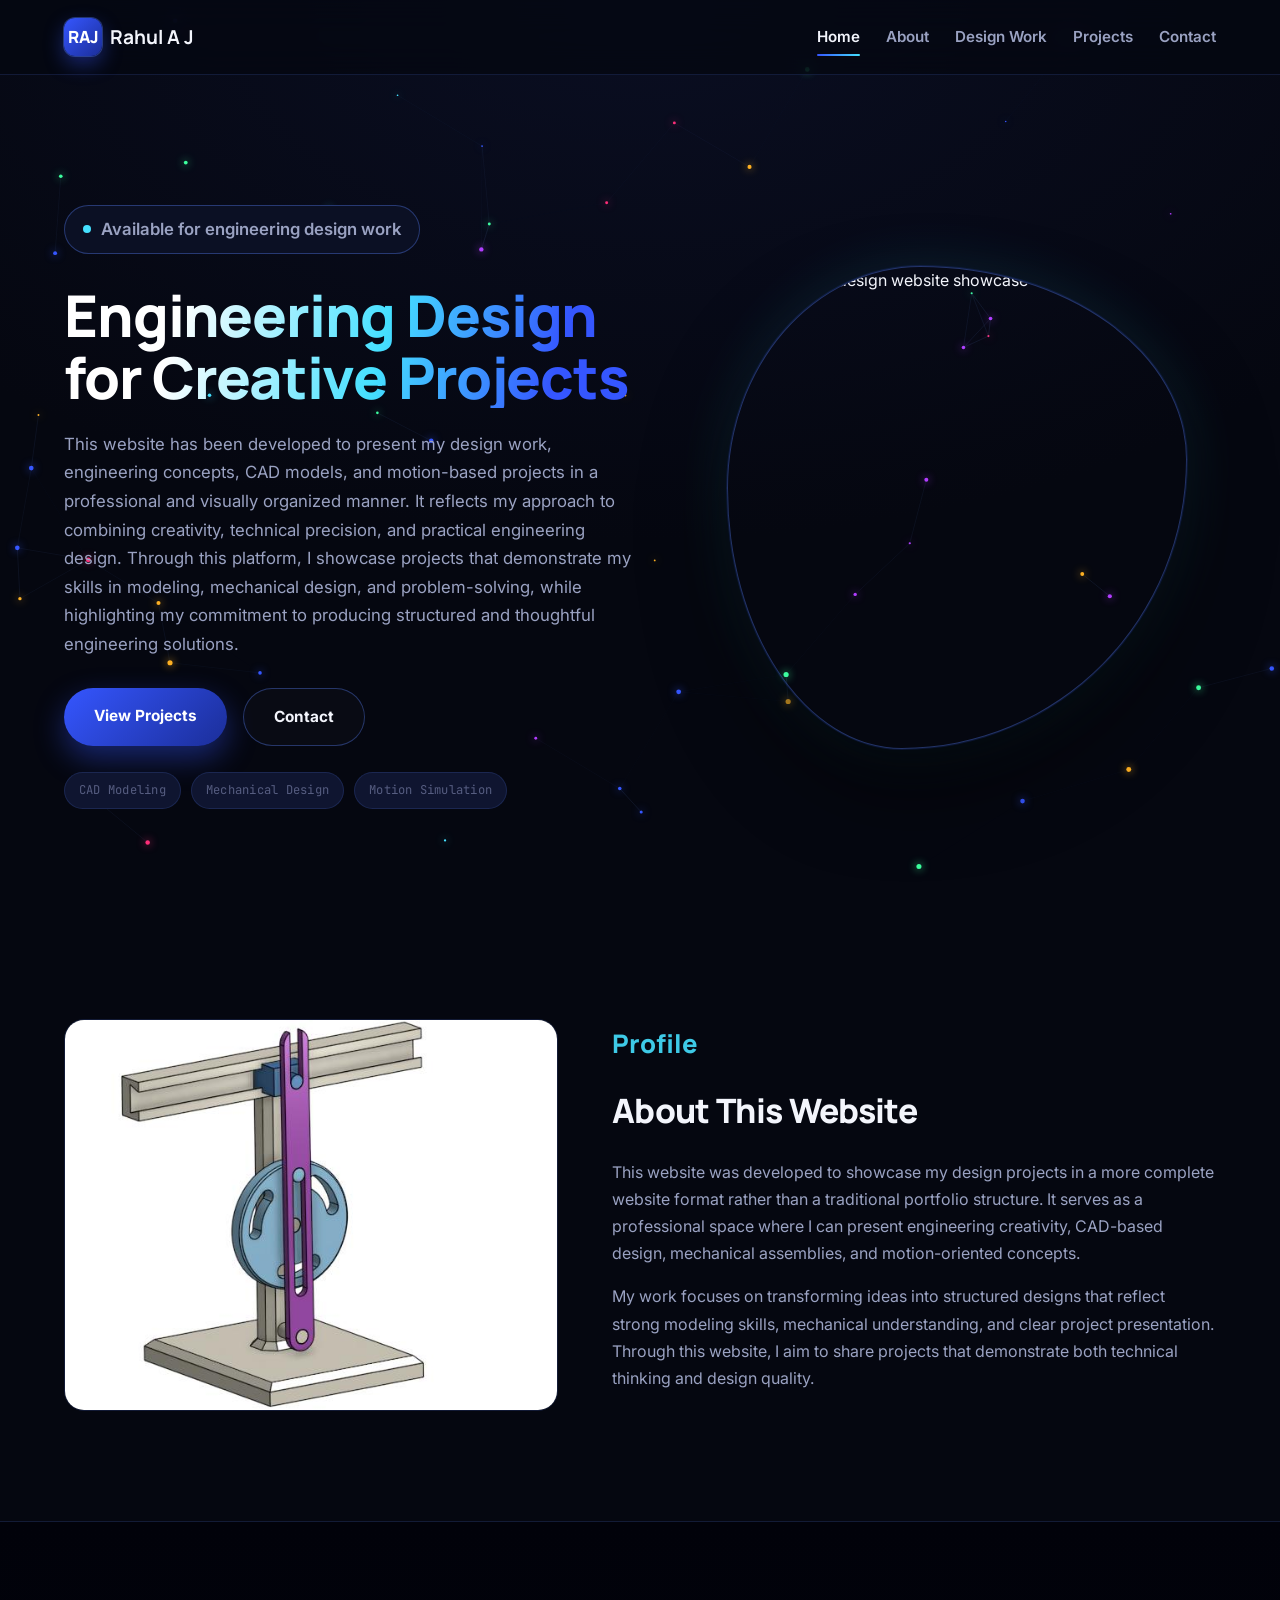
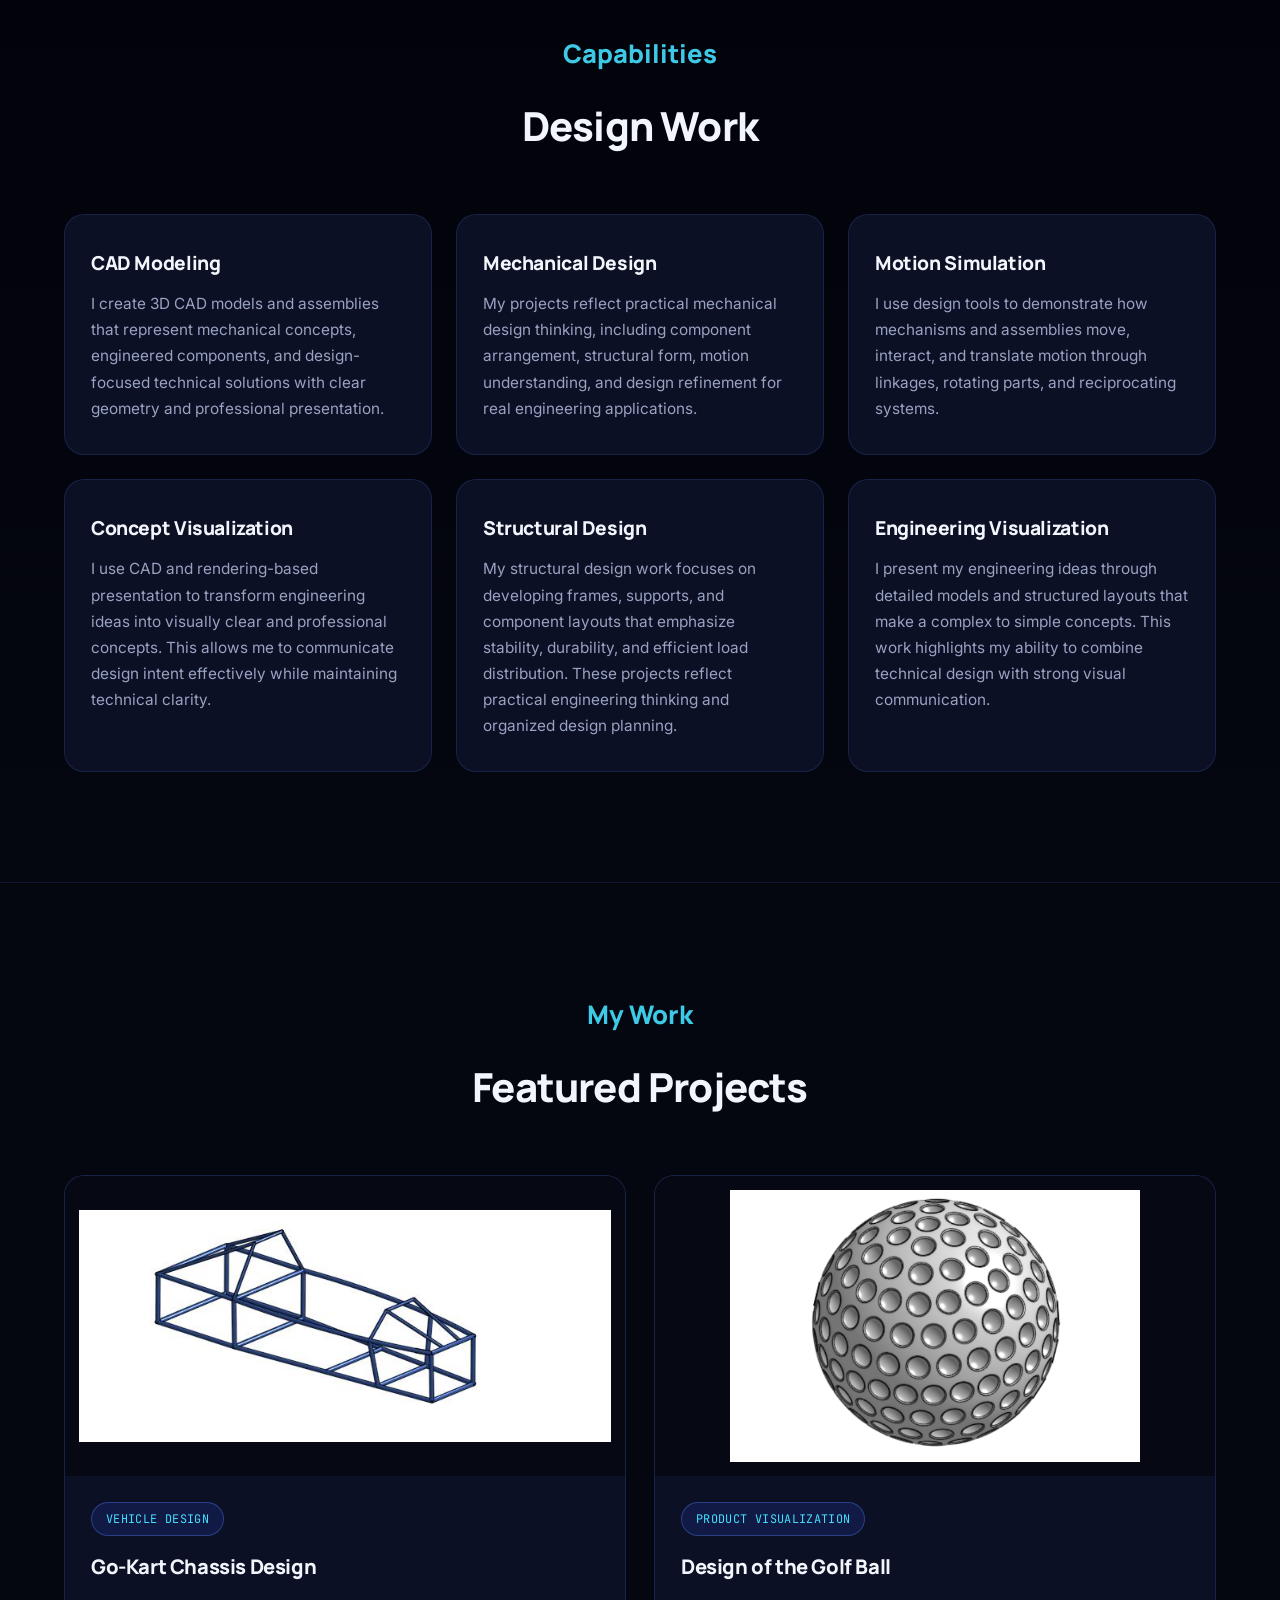
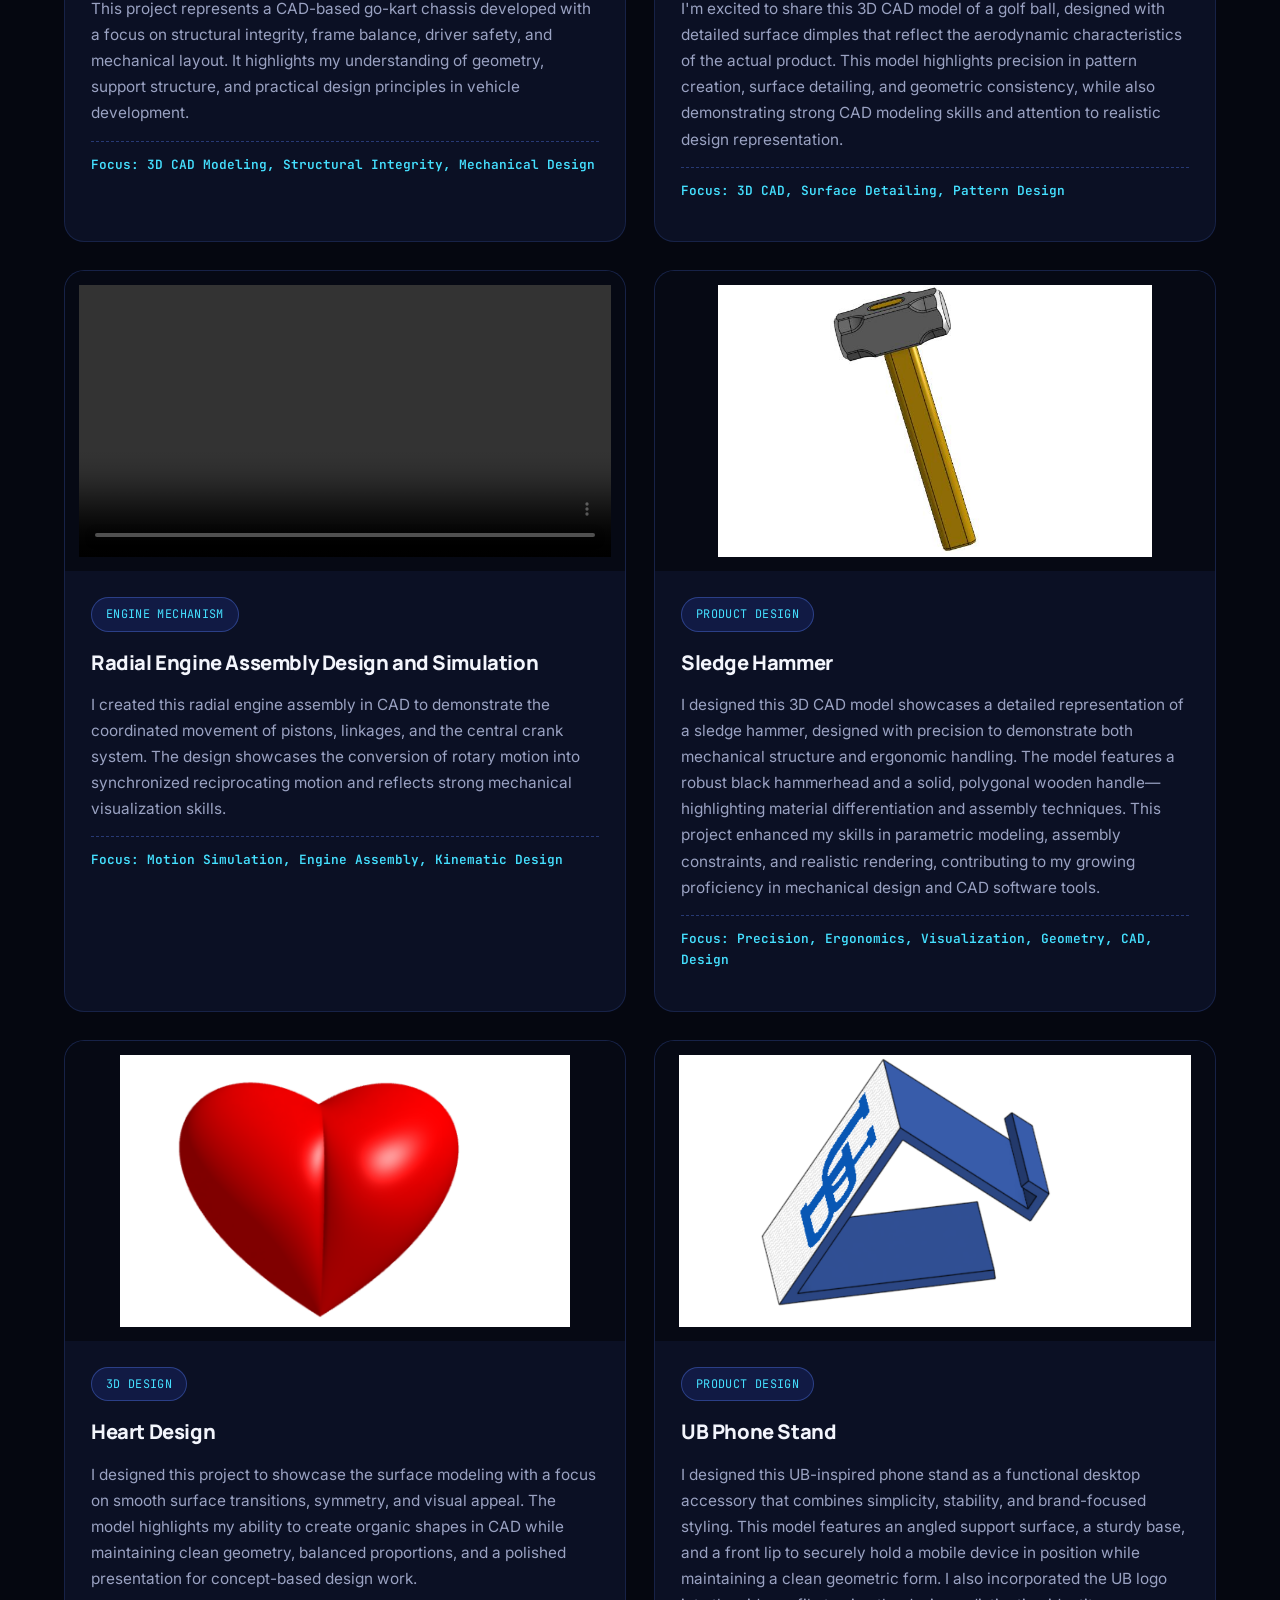
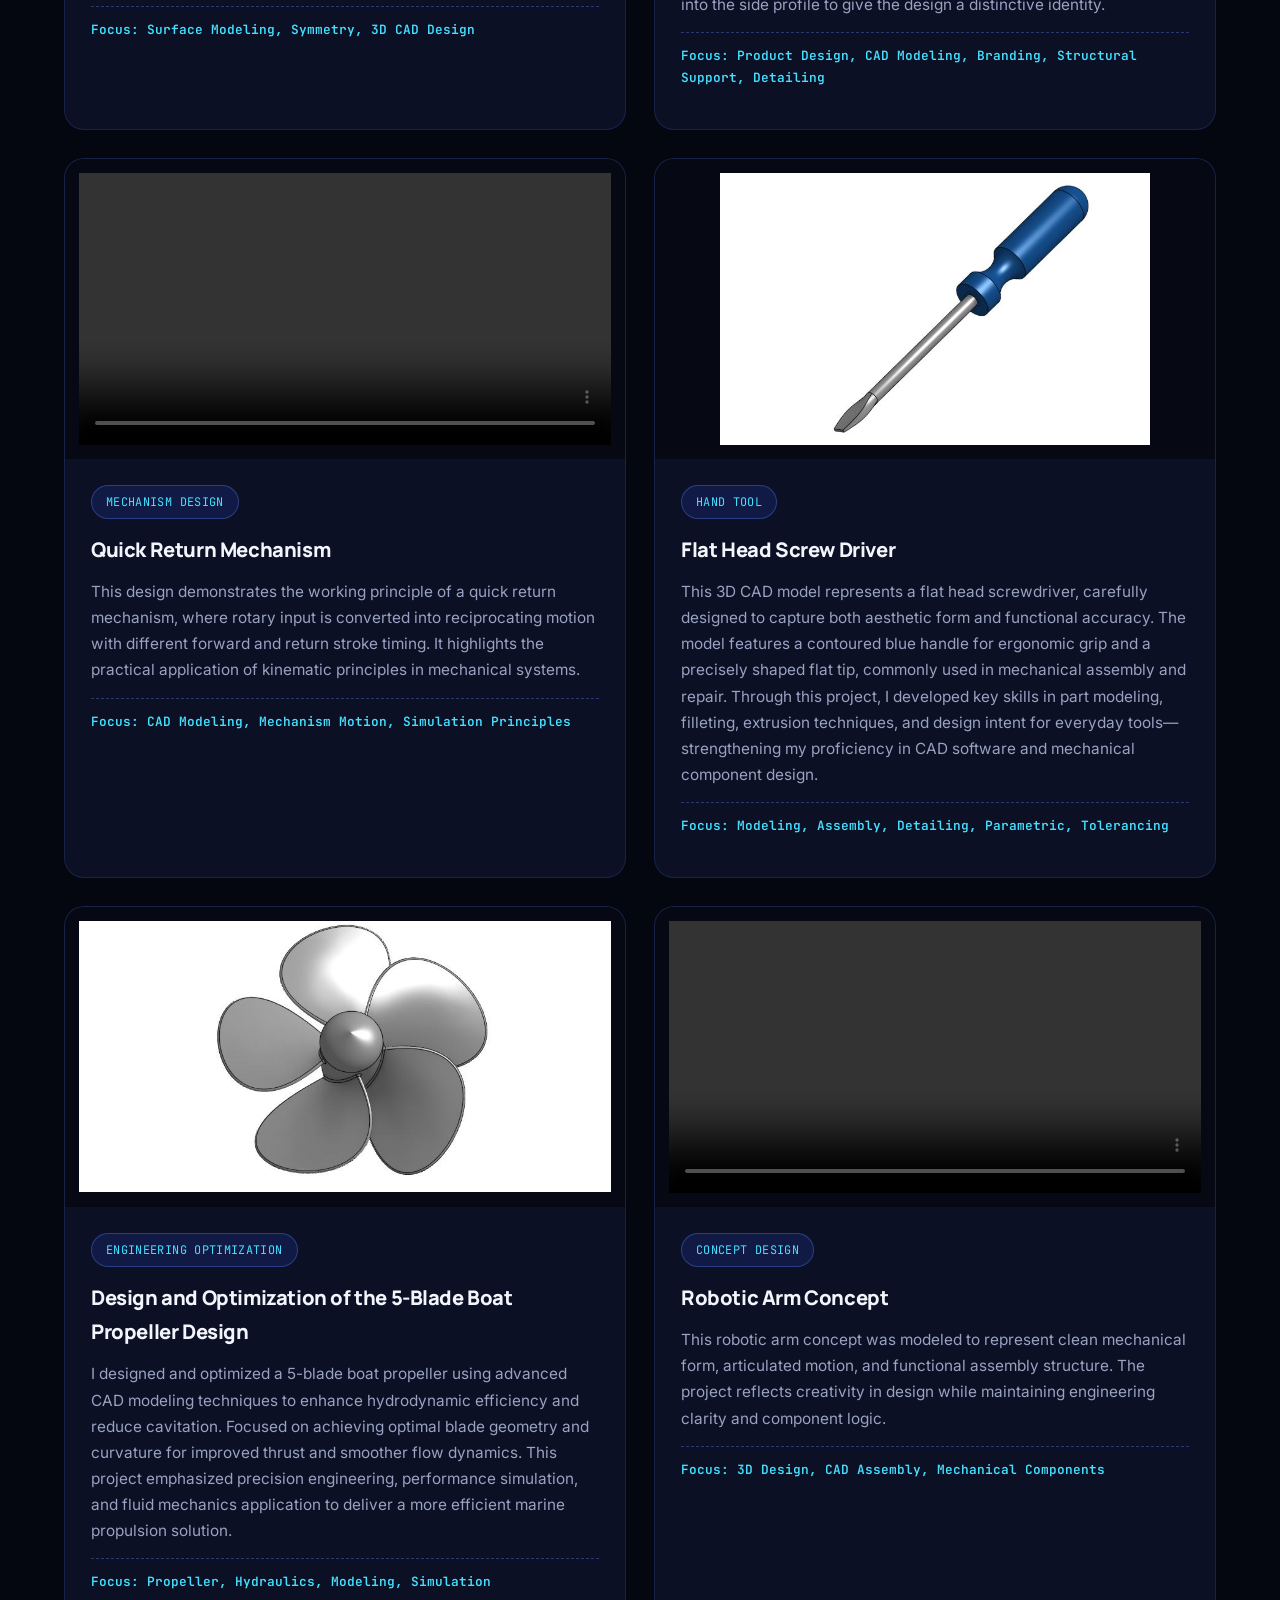
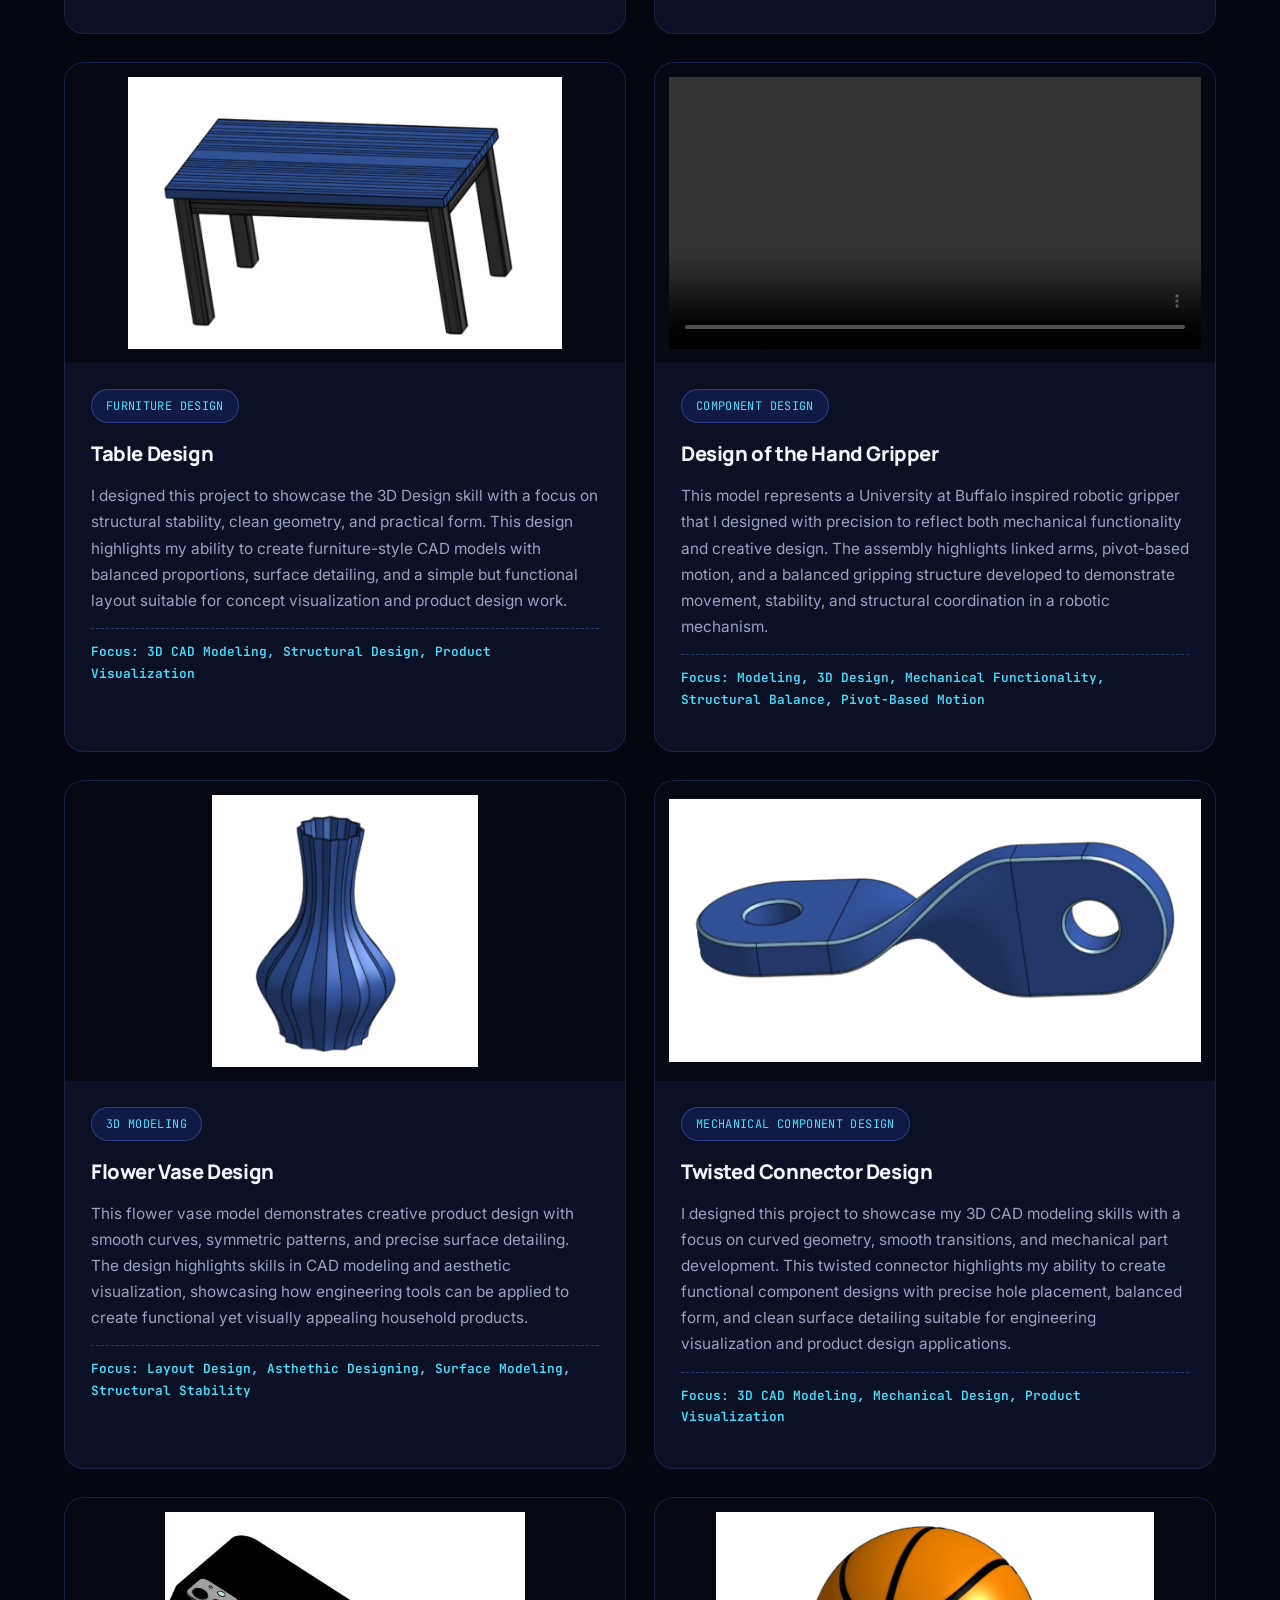
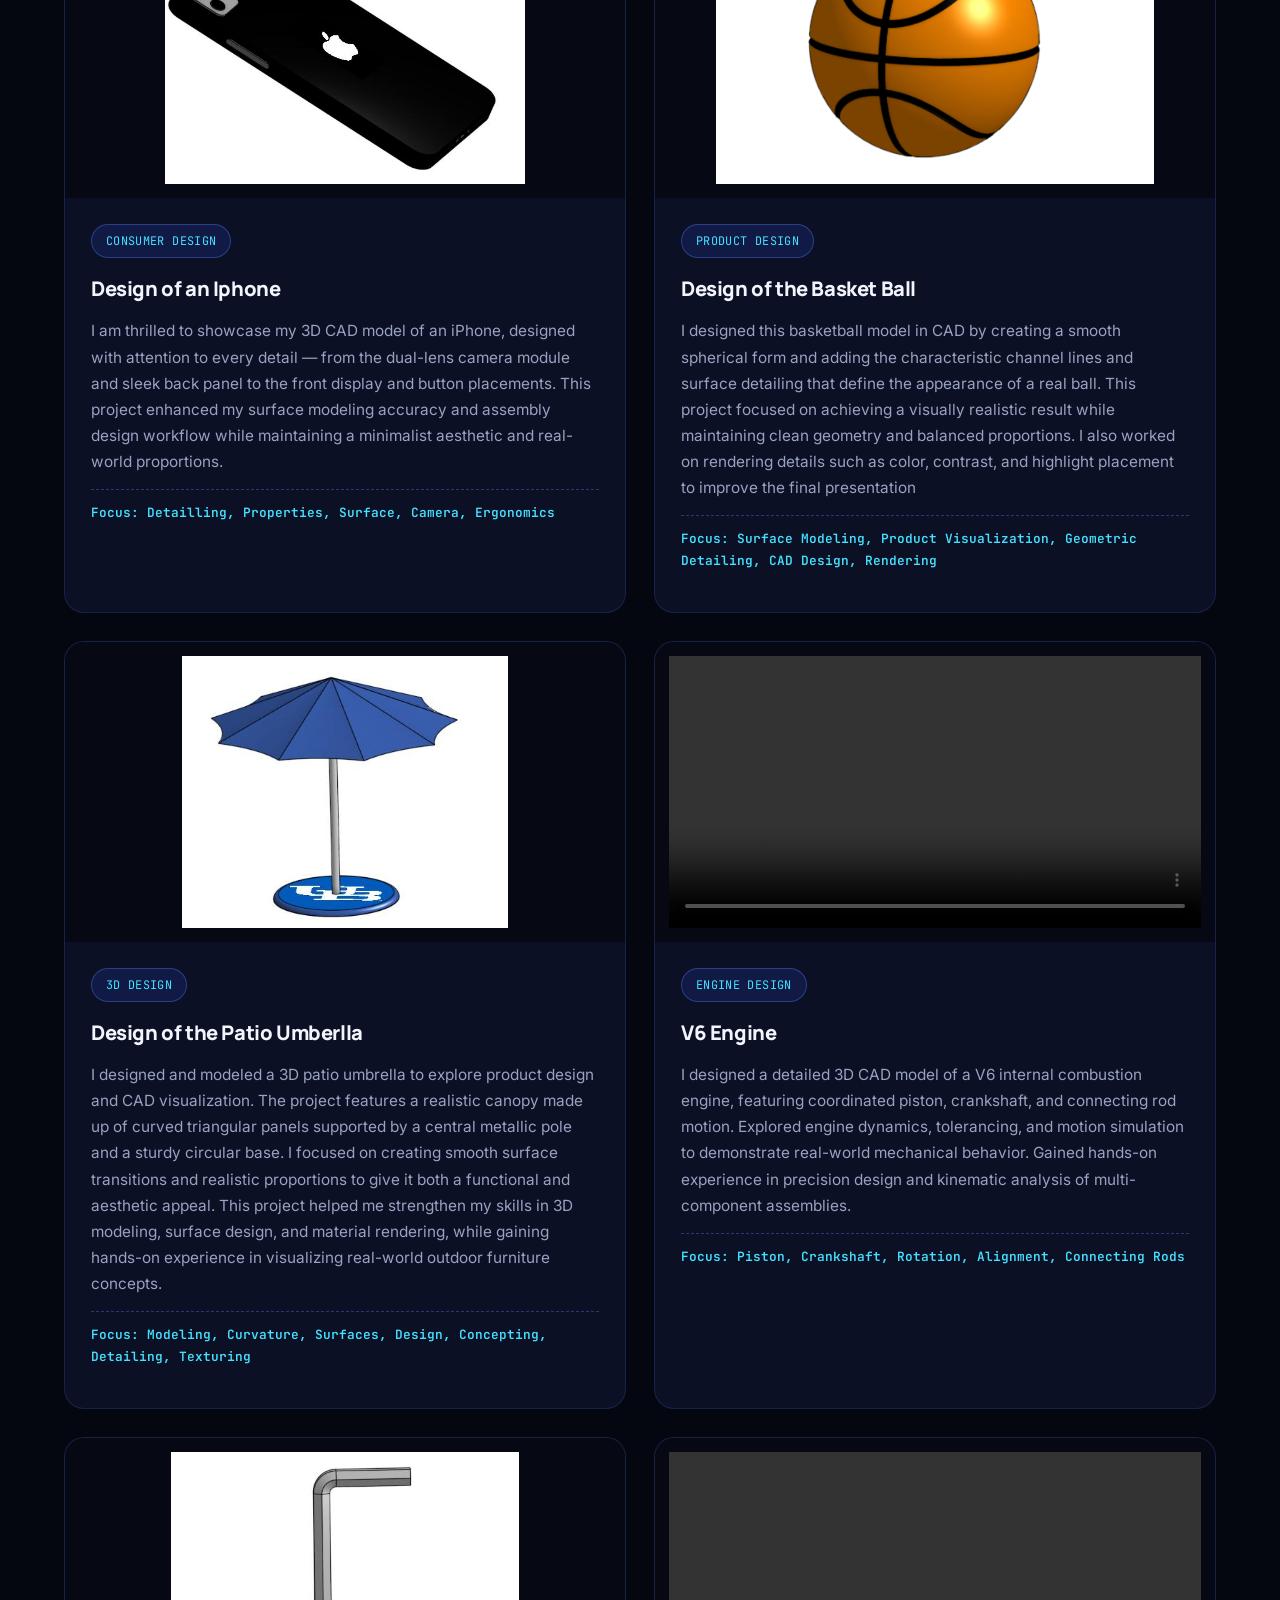
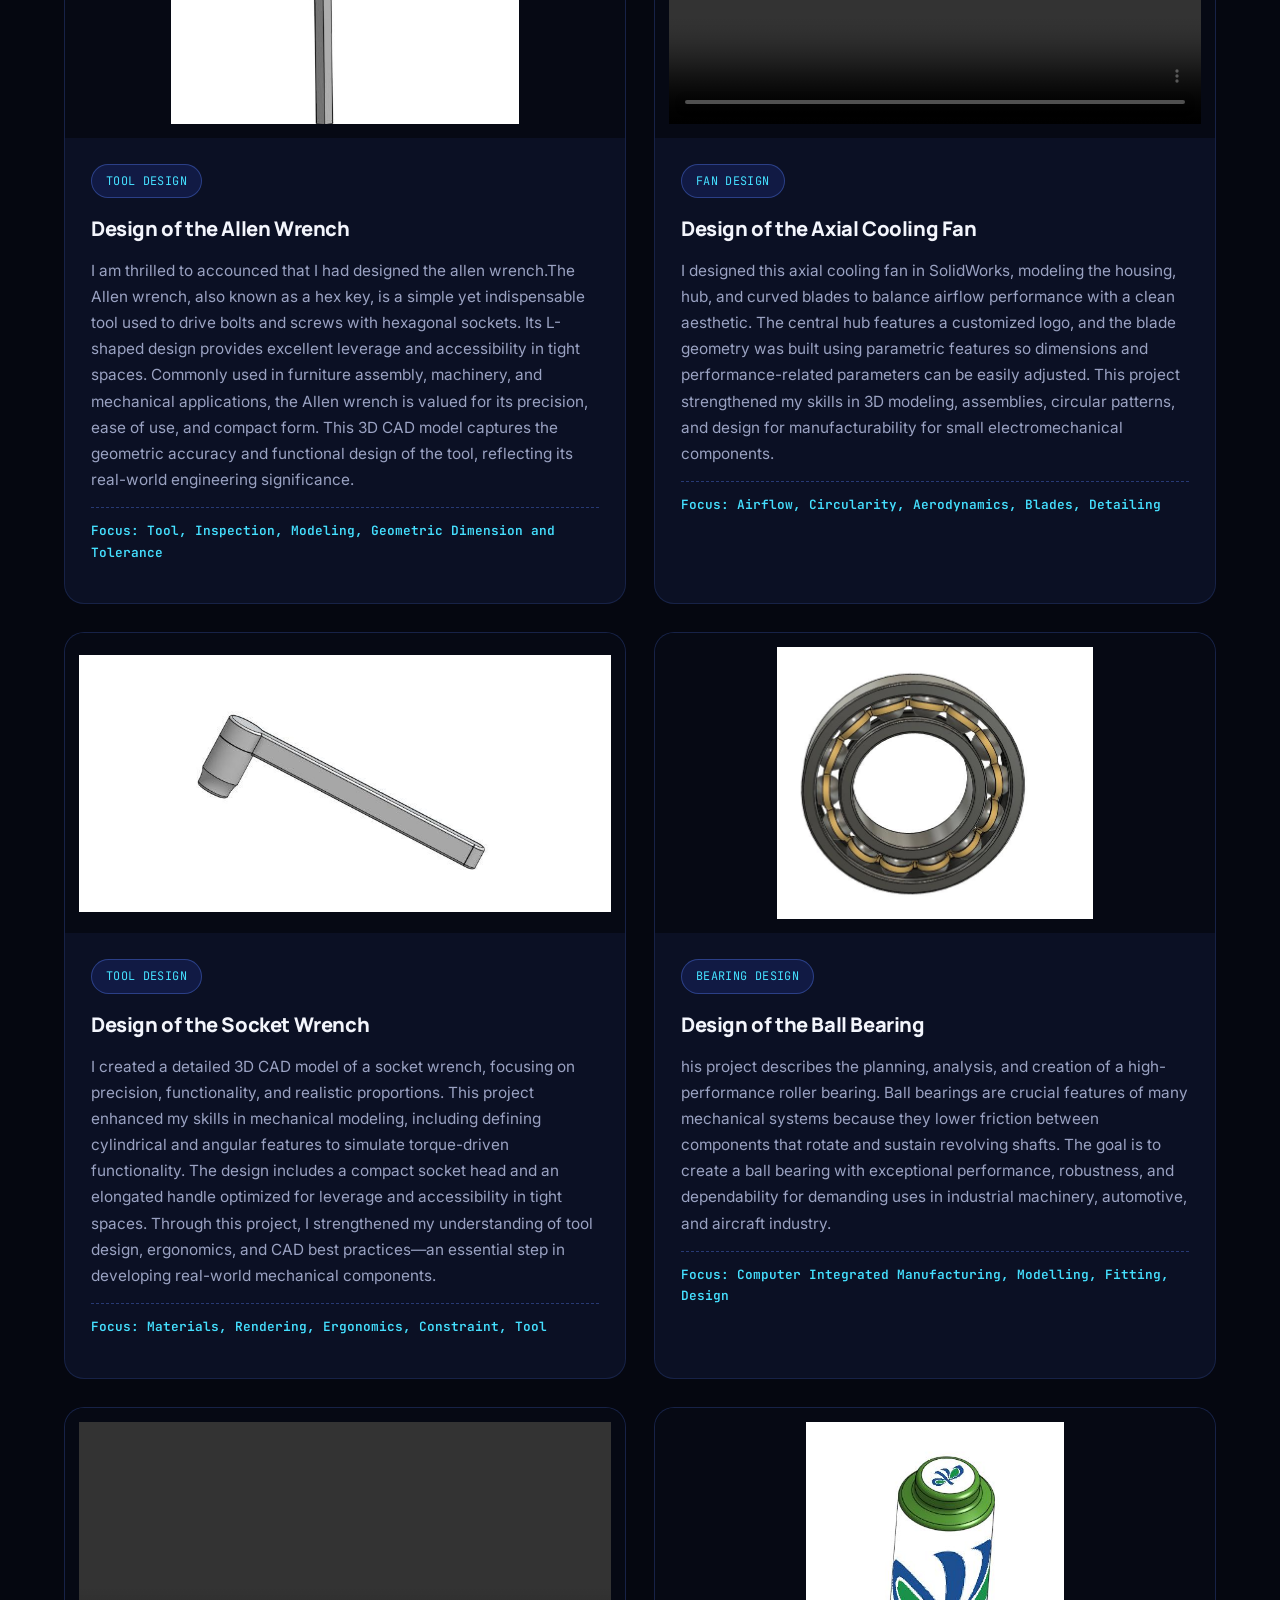
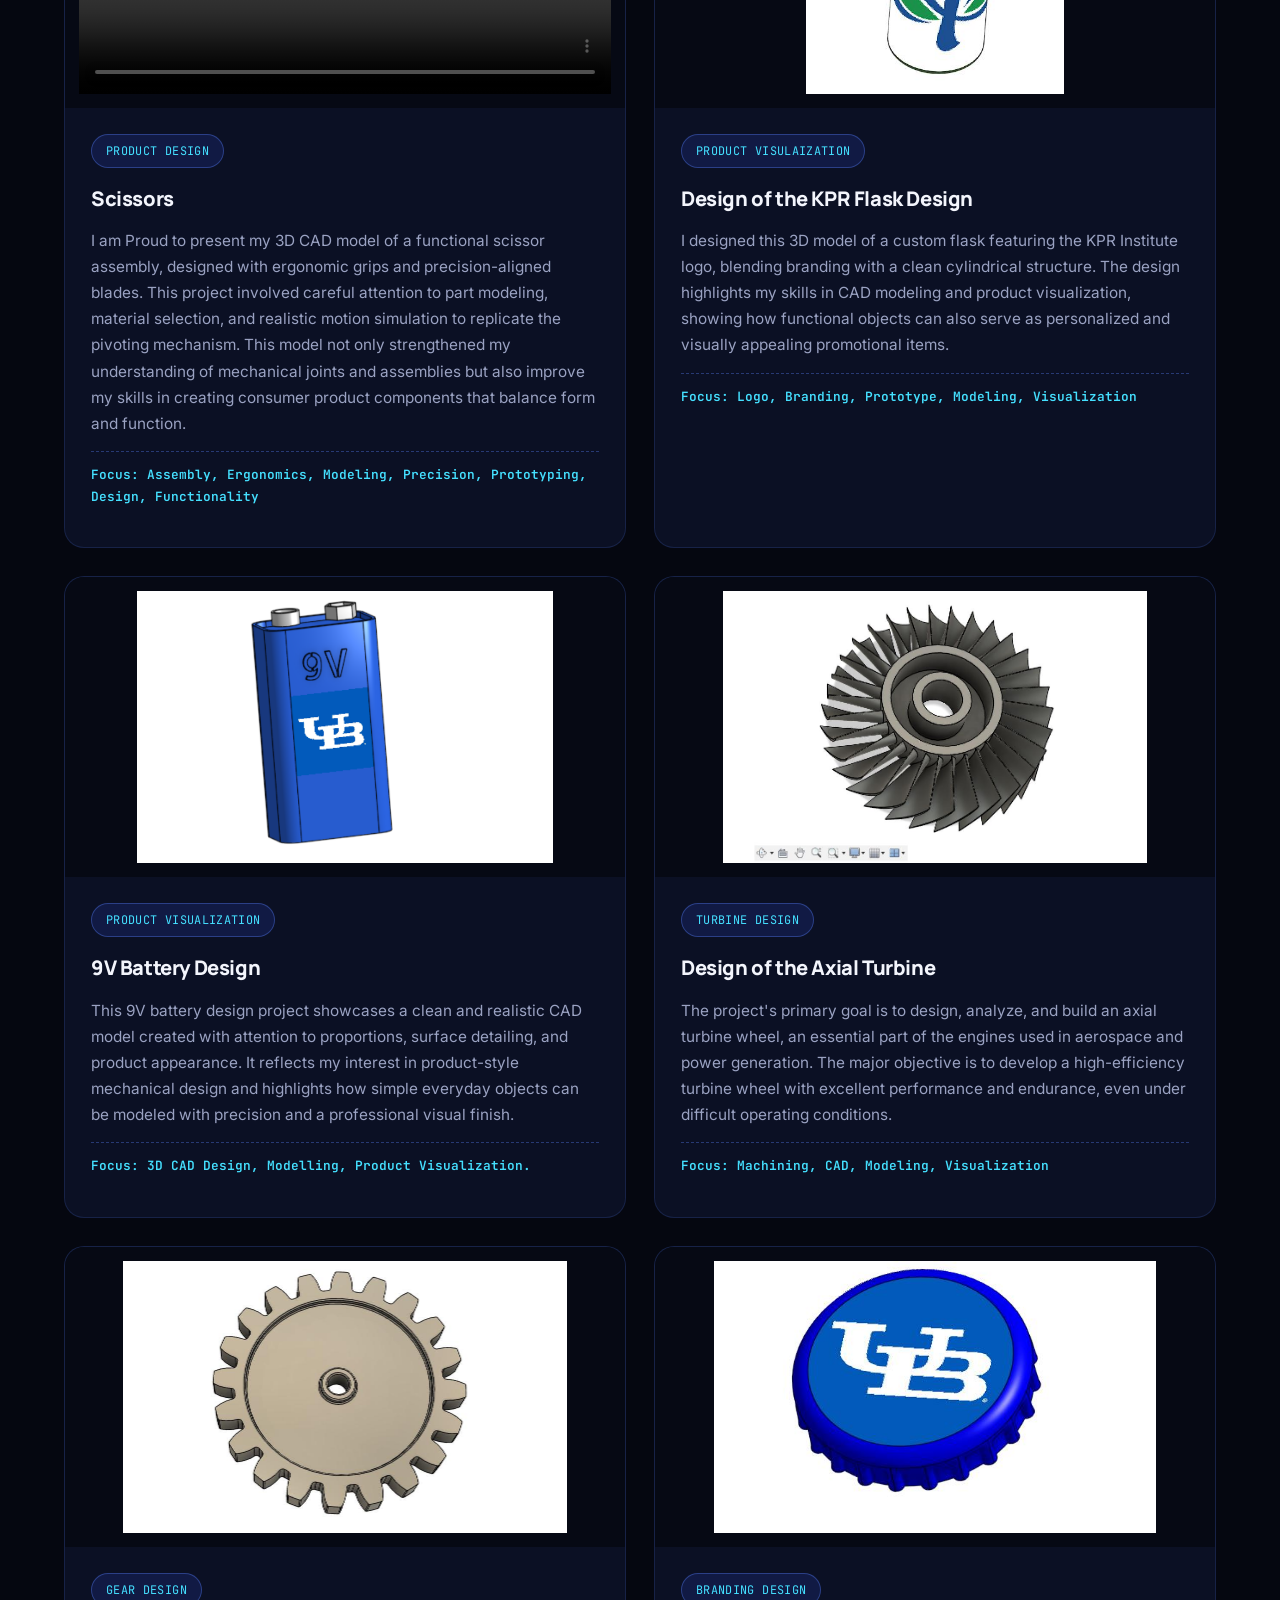
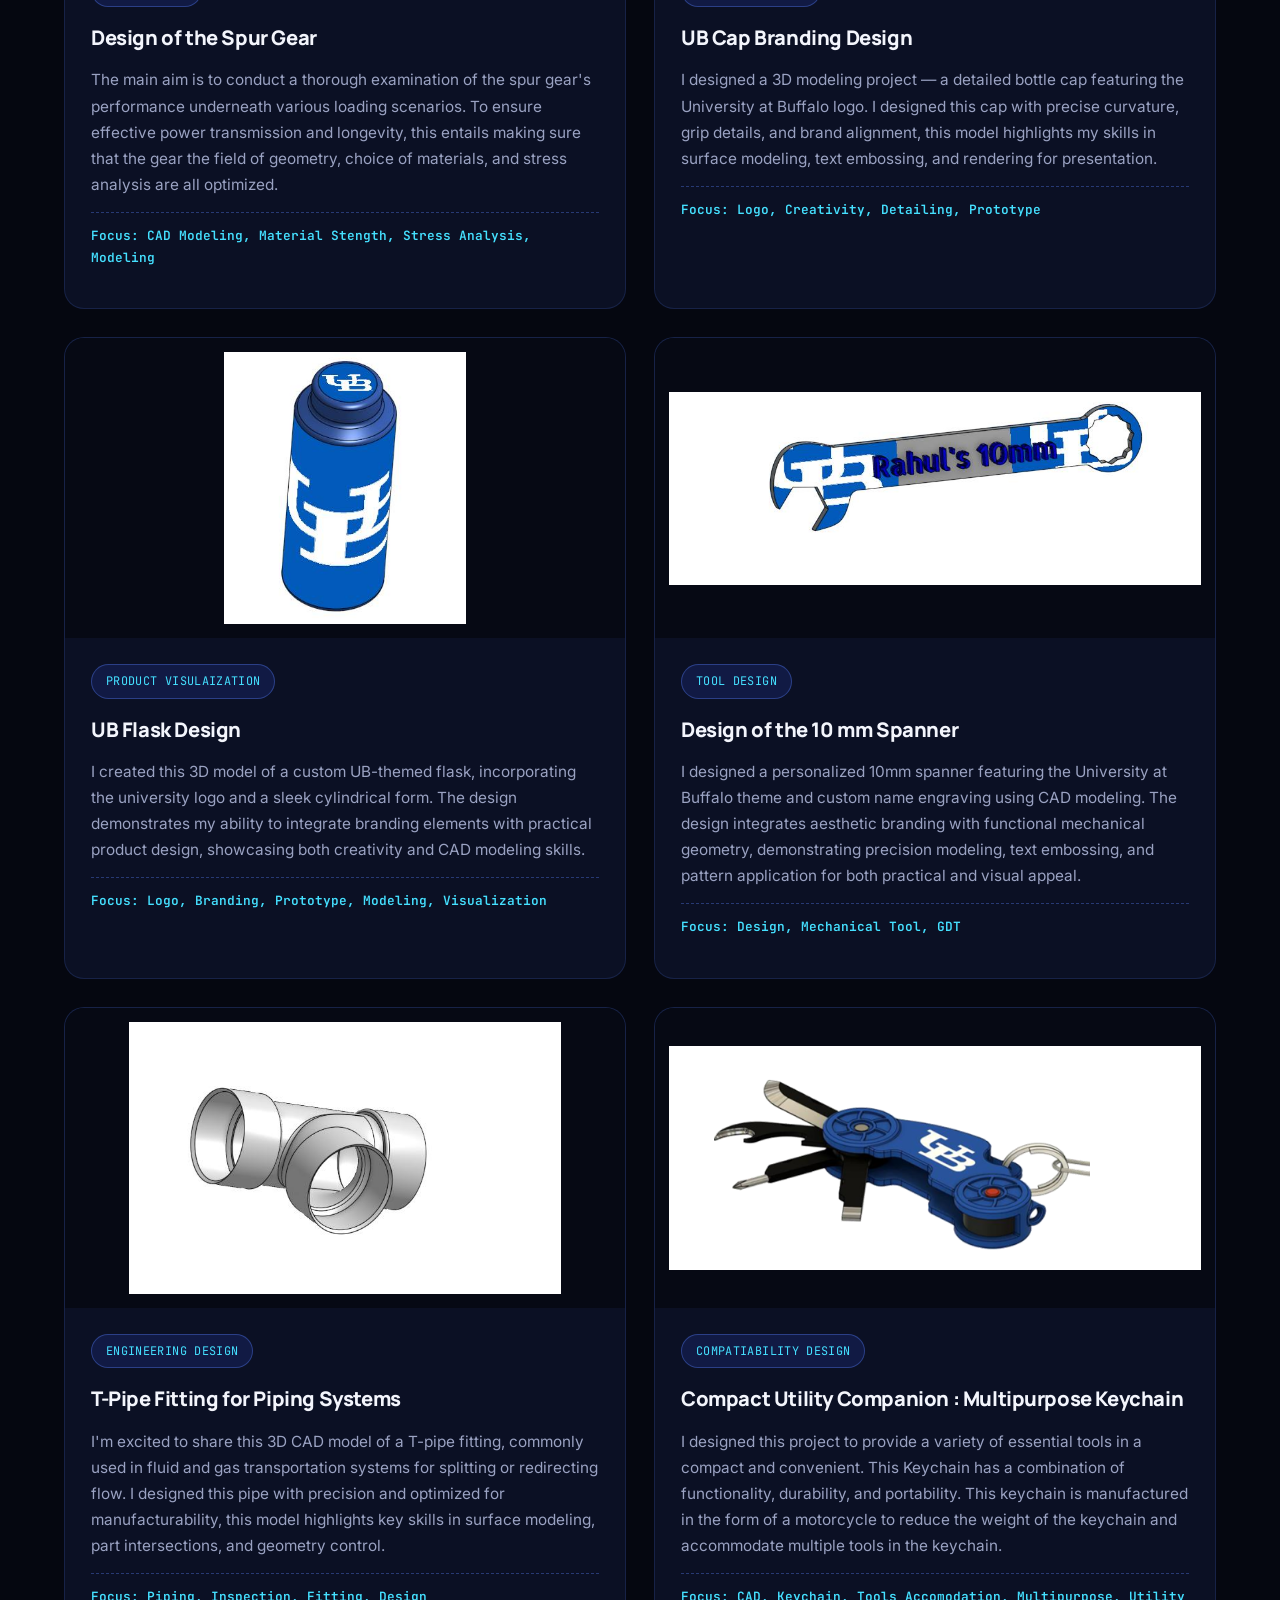
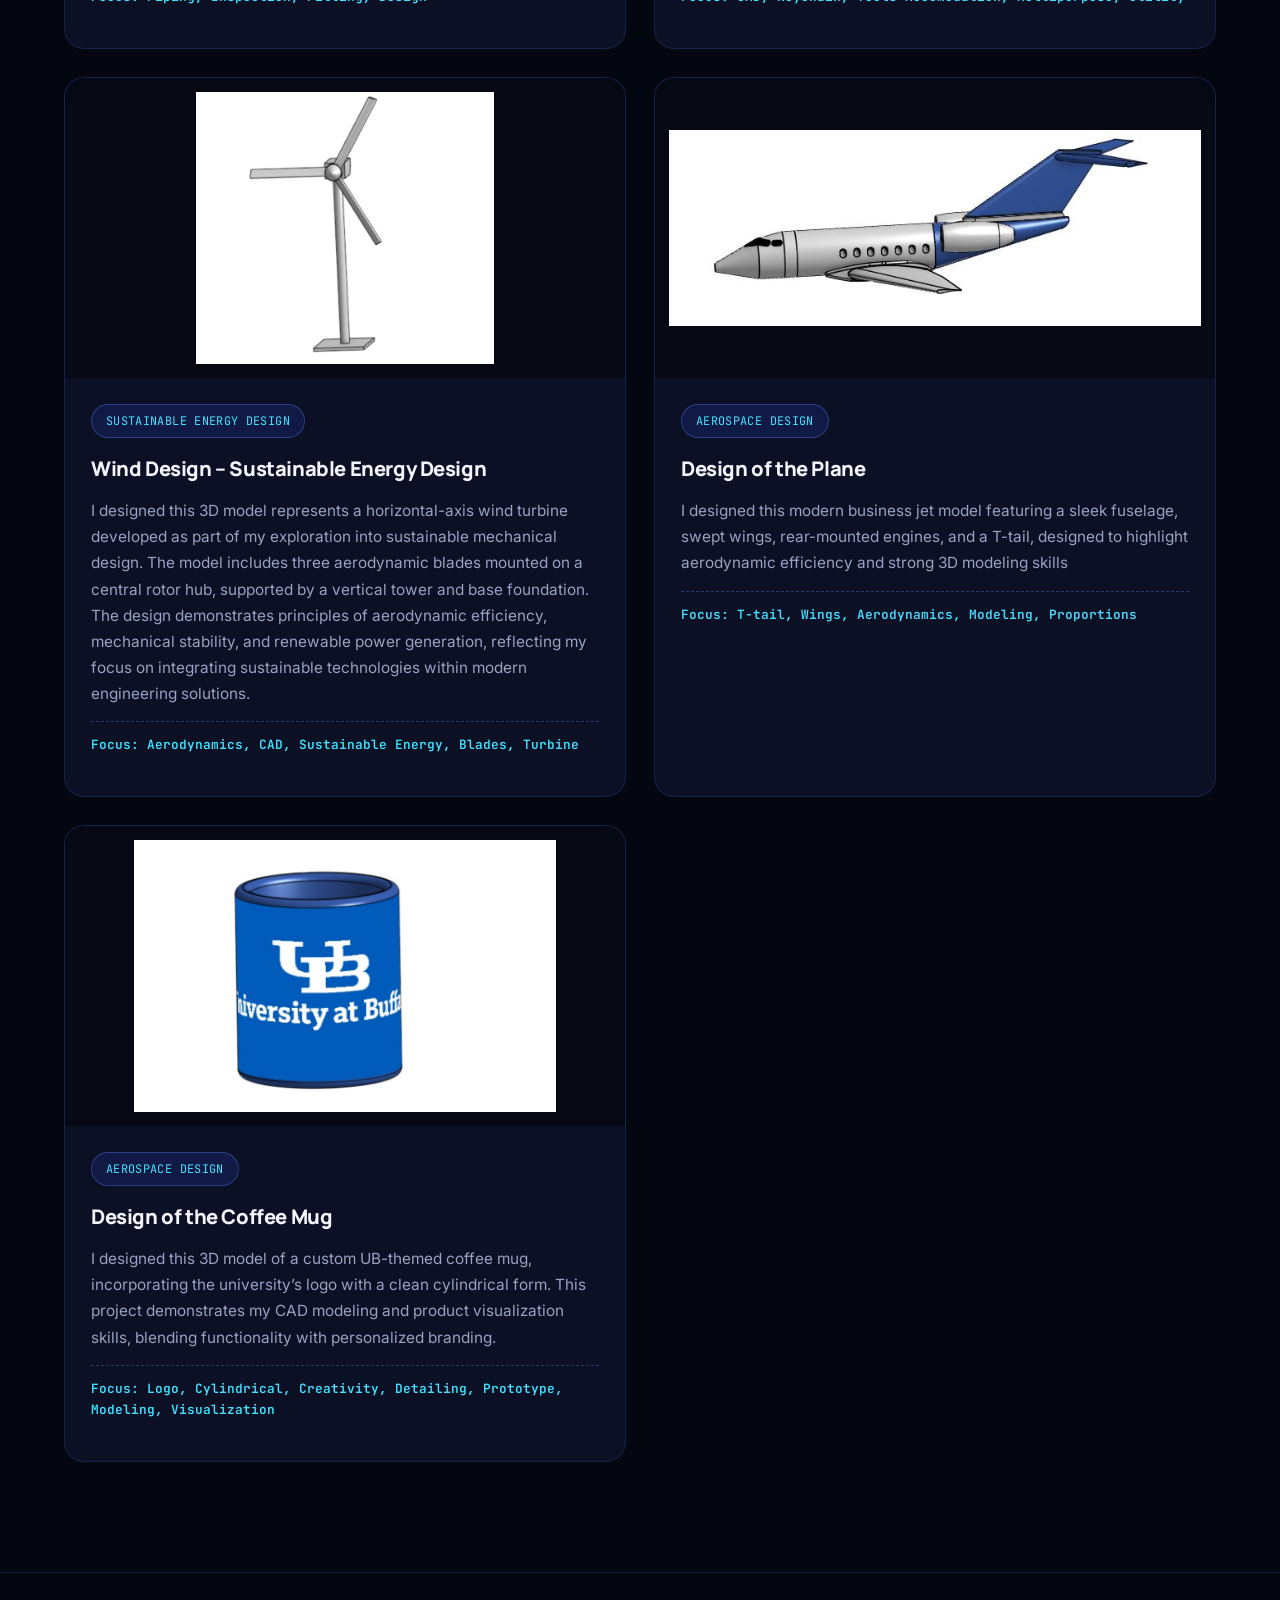
==== commit 90396334: "Add files via upload" ====
--- a/index.html
+++ b/index.html
@@ -1,729 +1,673 @@
-<!DOCTYPE html>
-<html lang="en">
-<head>
-  <meta charset="UTF-8" />
-  <meta name="viewport" content="width=device-width, initial-scale=1.0" />
-  <title>Rahul Design Website</title>
-  <meta
-    name="description"
-    content="Rahul Design Studio showcases CAD design, mechanical concepts, motion simulation, and engineering design projects."
-  />
-  <link rel="stylesheet" href="style.css" />
-</head>
-<body>
-
-  <!-- Header -->
-  <header class="header">
-    <div class="container navbar">
-      <a href="#home" class="brand">Rahul <span>Design Website</span></a>
-
-      <button class="menu-toggle" id="menuToggle" aria-label="Toggle menu">
-        ☰
-      </button>
-
-      <nav class="nav-menu" id="navMenu">
-        <a href="#Home">Home</a>
-        <a href="#About">About</a>
-        <a href="#Design-work">Design Work</a>
-        <a href="#Projects">Projects</a>
-        <a href="#Contact">Contact</a>
-      </nav>
-    </div>
-  </header>
-
-  <!-- Home -->
-  <section class="hero" id="Home">
-    <div class="container hero-layout">
-      <div class="hero-text">
-        <p class="hero-tag">CAD Design | Mechanical Concepts | Simulation</p>
-        <h1>Engineering Design for Creative Projects</h1>
-        <p>
-          This website has been developed to present my design work, engineering concepts, CAD models, and motion-based projects in a professional and visually organized manner. It reflects my approach to combining creativity, technical precision, and practical engineering design. Through this platform, I showcase projects that demonstrate my skills 
-          in modeling, mechanical design, and problem-solving, while highlighting my commitment to producing structured and thoughtful engineering solutions.
-        </p>
-
-        <div class="hero-buttons">
-          <a href="#Projects" class="btn btn-primary">View Projects</a>
-          <a href="#Contact" class="btn btn-outline">Contact</a>
-        </div>
-      </div>
-
-      <div class="hero-image">
-        <img src="Engineering Product.jpg" alt="Engineering design website showcase" />
-      </div>
-    </div>
-  </section>
-
-  <!-- About -->
-  <section class="section about-section" id="About">
-    <div class="container about-layout">
-      <div class="about-image">
-        <img src="Quick Return Mechanism.jpeg" alt="Rahul design and engineering work" />
-      </div>
-
-      <div class="about-text">
-        <h2>About This Website</h2>
-        <p>
-          This website was developed to showcase my design projects in a more complete
-          website format rather than a traditional portfolio structure. It serves as a
-          professional space where I can present engineering creativity, CAD-based design,
-          mechanical assemblies, and motion-oriented concepts.
-        </p>
-        <p>
-          My work focuses on transforming ideas into structured designs that reflect strong
-          modeling skills, mechanical understanding, and clear project presentation. Through
-          this website, I aim to share projects that demonstrate both technical thinking and
-          design quality.
-        </p>
-      </div>
-    </div>
-  </section>
-
-  <!-- Design Work -->
-  <section class="section dark-section" id="Design-work">
-    <div class="container">
-      <h2 class="section-title">Design Work</h2>
-
-      <div class="design-grid">
-        <div class="design-card">
-          <h3>CAD Modeling</h3>
-          <p>
-            I create 3D CAD models and assemblies that represent mechanical concepts,
-            engineered components, and design-focused technical solutions with clear
-            geometry and professional presentation.
-          </p>
-        </div>
-
-        <div class="design-card">
-          <h3>Mechanical Design</h3>
-          <p>
-            My projects reflect practical mechanical design thinking, including component
-            arrangement, structural form, motion understanding, and design refinement for
-            real engineering applications.
-          </p>
-        </div>
-
-        <div class="design-card">
-          <h3>Motion Simulation</h3>
-          <p>
-            I use design tools to demonstrate how mechanisms and assemblies move, interact,
-            and translate motion through linkages, rotating parts, and reciprocating systems.
-          </p>
-        </div>
-
-         <div class="design-card">
-         <h3>Concept Visualization</h3>
-          <p>
-            I use CAD and rendering-based presentation to transform engineering ideas into
-            visually clear and professional concepts. This allows me to communicate design
-             intent effectively while maintaining technical clarity.
-         </p>
-        </div>
-
-        <div class="design-card">
-         <h3>Structural Design</h3>
-         <p>
-           My structural design work focuses on developing frames, supports, and component
-           layouts that emphasize stability, durability, and efficient load distribution.
-           These projects reflect practical engineering thinking and organized design planning.
-         </p>
-        </div>
-
-        <div class="design-card">
-         <h3>Engineering Visualization</h3>
-         <p>
-          I present my engineering ideas through detailed models and structured layouts that
-          make a complex to simple concepts. This work highlights my ability to combine technical design with strong visual communication.
-        </p>
-       </div>
-      </div>
-    </div>
-  </section>
-
-  <!-- Projects -->
-  <section class="section projects-section" id="Projects">
-    <div class="container">
-      <h2 class="section-title dark-title">Featured Projects</h2>
-      <div class="projects-grid">
-
-        <article class="project-card">
-          <img src="Go Kart Chassis Design.jpeg" alt="Go kart chassis CAD design" style="width:500px; height:400px; object-fit:contain;">
-          <div class="project-content">
-            <span class="project-type">Vehicle Design</span>
-            <h3>Go-Kart Chassis Design</h3>
-            <p>
-              This project represents a CAD-based go-kart chassis developed with a focus on
-              structural integrity, frame balance, driver safety, and mechanical layout. It
-              highlights my understanding of geometry, support structure, and practical design
-              principles in vehicle development.
-            </p>
-            <p class="project-focus">
-              Focus: 3D CAD Modeling, Structural Integrity, Mechanical Design
-            </p>
-          </div>
-        </article>
-
-        <article class="project-card">
-          <img src="Design of the golf ball.png" alt="Golf Ball" class="project-media" style="width:500px; height:400px; object-fit:contain;">
-          <div class="project-content">
-            <span class="project-type">Product Visualization</span>
-            <h3>Design of the Golf Ball</h3>
-            <p>
-              I'm excited to share this 3D CAD model of a golf ball, designed with detailed surface dimples that reflect the aerodynamic characteristics of the actual product. 
-              This model highlights precision in pattern creation, surface detailing, and geometric consistency, while also demonstrating strong CAD modeling skills and attention to realistic design representation.
-            </p>
-            <p class="project-focus">
-              Focus: 3D CAD, Surface Detailing, Pattern Design
-            </p>
-          </div>
-        </article>
-
-        <article class="project-card">
-          <video class="project-media"style="width: 500px; height:400px;" autoplay muted loop controls>
-            <source src="Video 7.mp4" type="video/mp4" >
-          </video>
-          <div class="project-content">
-            <span class="project-type">Engine Mechanism</span>
-            <h3>Radial Engine Assembly Design and Simulation</h3>
-            <p>
-              I created this radial engine assembly in CAD to demonstrate the coordinated
-              movement of pistons, linkages, and the central crank system. The design
-              showcases the conversion of rotary motion into synchronized reciprocating
-              motion and reflects strong mechanical visualization skills.
-            </p>
-            <p class="project-focus">
-              Focus: Motion Simulation, Engine Assembly, Kinematic Design
-            </p>
-          </div>
-        </article>
-
-        <article class="project-card">
-          <img src="Sledge Hammer.jpeg" alt="Sledge Hammer" class="project-media" style="width:500px; height:400px; object-fit:contain;">
-          <div class="project-content">
-            <span class="project-type">Product Design</span>
-            <h3>Sledge Hammer</h3>
-            <p>
-              I designed this 3D CAD model showcases a detailed representation of a sledge hammer, designed with precision to demonstrate both mechanical structure and ergonomic handling. The model features a robust black hammerhead and a solid, polygonal wooden handle—highlighting material differentiation and assembly techniques. This project enhanced my skills in parametric modeling, assembly constraints, and realistic rendering, 
-               contributing to my growing proficiency in mechanical design and CAD software tools.
-            </p>
-            <p class="project-focus">
-              Focus: Precision, Ergonomics, Visualization, Geometry, CAD, Design
-            </p>
-          </div>
-        </article>
-
-        <article class="project-card">
-         <img src="Heart Design.png" alt="3D heart CAD design" style="width:500px; height:400px; object-fit:contain;">
-         <div class="project-content">
-         <span class="project-type">3D Design</span>
-         <h3>Heart Design</h3>
-         <p>
-          I designed this project to showcase the surface modeling with a focus on smooth surface
-          transitions, symmetry, and visual appeal. The model highlights my ability to create
-          organic shapes in CAD while maintaining clean geometry, balanced proportions, and a
-          polished presentation for concept-based design work.
-          </p>
-         <p class="project-focus">
-          Focus: Surface Modeling, Symmetry, 3D CAD Design
-         </p>
-        </div>
-        </article>
-
-        <article class="project-card">
-          <img src="Ub Phone Stand.png" alt="UB Phone Stand" class="project-media" style="width:500px; height:400px; object-fit:contain;">
-          <div class="project-content">
-            <span class="project-type">Product Design</span>
-            <h3>UB Phone Stand</h3>
-            <p>
-              I designed this UB-inspired phone stand as a functional desktop accessory that combines simplicity, stability, and brand-focused styling. This model features an angled support surface, a sturdy base, and a front lip to securely hold a mobile device in position while maintaining a clean geometric form. 
-              I also incorporated the UB logo into the side profile to give the design a distinctive identity.
-            </p>
-            <p class="project-focus">
-              Focus: Product Design, CAD Modeling, Branding, Structural Support, Detailing
-            </p>
-          </div>
-        </article>
-
-        <article class="project-card">
-          <video class="project-media" style="width: 500px; height:400px;" autoplay muted loop controls>
-            <source src="Video 4.mp4" type="video/mp4" />
-          </video>
-          <div class="project-content">
-            <span class="project-type">Mechanism Design</span>
-            <h3>Quick Return Mechanism</h3>
-            <p>
-              This design demonstrates the working principle of a quick return mechanism,
-              where rotary input is converted into reciprocating motion with different
-              forward and return stroke timing. It highlights the practical application of
-              kinematic principles in mechanical systems.
-            </p>
-            <p class="project-focus">
-              Focus: CAD Modeling, Mechanism Motion, Simulation Principles
-            </p>
-          </div>
-        </article>
-
-         <article class="project-card">
-          <img src="Flat Head Screw Driver.jpeg" alt="Flat Head Screw Driver" class="project-media" style="width:500px; height:400px; object-fit:contain;">
-          <div class="project-content">
-            <span class="project-type">Hand Tool</span>
-            <h3>Flat Head Screw Driver</h3>
-            <p>
-               This 3D CAD model represents a flat head screwdriver, carefully designed to capture both aesthetic form and functional accuracy. The model features a contoured blue handle for ergonomic grip and a precisely shaped flat tip, commonly used in mechanical assembly and repair. Through this project, I developed key skills in part modeling, filleting, extrusion techniques, 
-               and design intent for everyday tools—strengthening my proficiency in CAD software and mechanical component design.
-            </p>
-            <p class="project-focus">
-              Focus: Modeling, Assembly, Detailing, Parametric, Tolerancing
-            </p>
-          </div>
-        </article>
-
-        <article class="project-card">
-          <img src="Five Blade Boat Propeller.jpeg" alt="Five blade Boat Propeller" class="project-media" style="width:500px; height:400px; object-fit:contain;">
-          <div class="project-content">
-            <span class="project-type">Engineering Optimization</span>
-            <h3>Design and Optimization of the 5-Blade Boat Propeller Design</h3>
-            <p>
-              I designed and optimized a 5-blade boat propeller using advanced CAD modeling techniques to enhance hydrodynamic efficiency and reduce cavitation. Focused on achieving optimal blade geometry and curvature for improved thrust and smoother flow dynamics. This project emphasized precision engineering, performance simulation, 
-              and fluid mechanics application to deliver a more efficient marine propulsion solution.
-            </p>
-            <p class="project-focus">
-              Focus: Propeller, Hydraulics, Modeling, Simulation
-            </p>
-          </div>
-        </article>
-
-        <article class="project-card">
-         <video class="project-media" style="width: 500px; height:400px;" autoplay muted loop controls>
-            <source src="Video 5.mp4" type="video/mp4" />
-          </video>
-          <div class="project-content">
-            <span class="project-type">Concept Design</span>
-            <h3>Robotic Arm Concept</h3>
-            <p>
-              This robotic arm concept was modeled to represent clean mechanical form,
-              articulated motion, and functional assembly structure. The project reflects
-              creativity in design while maintaining engineering clarity and component logic.
-            </p>
-            <p class="project-focus">
-              Focus: 3D Design, CAD Assembly, Mechanical Components
-            </p>
-          </div>
-        </article>
-
-        <article class="project-card">
-        <img src="Table Design.png" alt="3D table CAD design" style="width:500px; height:400px; object-fit:contain;">
-         <div class="project-content">
-         <span class="project-type">Furniture Design</span>
-         <h3>Table Design</h3>
-         <p>
-          I designed this project to showcase the 3D Design skill with a focus on structural
-          stability, clean geometry, and practical form. This design highlights my ability to
-          create furniture-style CAD models with balanced proportions, surface detailing, and
-          a simple but functional layout suitable for concept visualization and product design work.
-         </p>
-         <p class="project-focus">
-           Focus: 3D CAD Modeling, Structural Design, Product Visualization
-         </p>
-        </div>
-        </article>
-
-        <article class="project-card">
-         <video class="project-media" style="width: 500px; height:400px;" autoplay muted loop controls>
-            <source src="Video 1.mp4" type="video/mp4" />
-          </video>
-          <div class="project-content">
-            <span class="project-type">Component Design</span>
-            <h3>Design of the Hand Gripper</h3>
-            <p>
-              This model represents a University at Buffalo inspired robotic gripper that I designed with precision to reflect both mechanical functionality and creative design. 
-              The assembly highlights linked arms, pivot-based motion, and a balanced gripping structure developed to demonstrate movement, stability, and structural coordination in a robotic mechanism.
-            </p>
-            <p class="project-focus">
-              Focus: Modeling, 3D Design, Mechanical Functionality, Structural Balance, Pivot-Based Motion 
-            </p>
-          </div>
-        </article>
-
-        <article class="project-card">
-          <img src="Flower Vase Design.png" alt="Flower Vase Design" style="width:400px; height:400px; object-fit:contain;">
-          <div class="project-content">
-            <span class="project-type">3D Modeling</span>
-            <h3>Flower Vase Design</h3>
-            <p>
-               This flower vase model demonstrates creative product design with smooth curves, symmetric patterns, and precise surface detailing. 
-               The design highlights skills in CAD modeling and aesthetic visualization, showcasing how engineering tools can be applied to create functional yet visually appealing household products.
-            </p>
-            <p class="project-focus">
-              Focus: Layout Design, Asthethic Designing, Surface Modeling, Structural Stability
-            </p>
-          </div>
-        </article>
-
-        <article class="project-card">
-         <img src="Twisted Connectors.png" alt="3D twisted connector CAD design" style="width:500px; height:400px; object-fit:contain;">
-         <div class="project-content">
-            <span class="project-type">Mechanical Component Design</span>
-           <h3>Twisted Connector Design</h3>
-           <p>
-              I designed this project to showcase my 3D CAD modeling skills with a focus on curved geometry,
-              smooth transitions, and mechanical part development. This twisted connector highlights my ability
-              to create functional component designs with precise hole placement, balanced form, and clean surface
-              detailing suitable for engineering visualization and product design applications.
-           </p>
-         <p class="project-focus">
-        Focus: 3D CAD Modeling, Mechanical Design, Product Visualization
-        </p>
-       </div>
-      </article>
-
-        <article class="project-card">
-          <img src="Iphone back side.jpeg" alt="Iphone" style="width:500px; height:400px; object-fit:contain;">
-          <div class="project-content">
-            <span class="project-type">Consumer Design</span>
-            <h3>Design of an Iphone</h3>
-            <p>
-             I am thrilled to showcase my 3D CAD model of an iPhone, designed with attention to every detail — from the dual-lens camera module and sleek back panel to the front display 
-             and button placements. This project enhanced my surface modeling accuracy and assembly design workflow while maintaining a minimalist aesthetic and real-world proportions.
-            </p>
-            <p class="project-focus">
-              Focus: Detailling, Properties, Surface, Camera, Ergonomics
-            </p>
-          </div>
-        </article>
-
-        <article class="project-card">
-          <img src="Basket Ball.png" alt="Bakset Ball" class="project-media" style="width:500px; height:400px; object-fit:contain;">
-          <div class="project-content">
-            <span class="project-type">Product Design</span>
-            <h3>Design of the Basket Ball</h3>
-            <p>
-               I designed this basketball model in CAD by creating a smooth spherical form and adding the characteristic channel lines and surface detailing that define the appearance of a real ball. This project focused on achieving a visually realistic result while maintaining clean geometry and balanced proportions. 
-               I also worked on rendering details such as color, contrast, and highlight placement to improve the final presentation
-            </p>
-            <p class="project-focus">
-              Focus: Surface Modeling, Product Visualization, Geometric Detailing, CAD Design, Rendering
-            </p>
-          </div>
-        </article>
-
-        <article class="project-card">
-          <img src="Patio Umberlla.jpeg" alt="Patio Umberlla" style="width:500px; height:400px; object-fit:contain;">
-          <div class="project-content">
-            <span class="project-type">3D Design</span>
-            <h3>Design of the Patio Umberlla</h3>
-            <p>
-              I designed and modeled a 3D patio umbrella to explore product design and CAD visualization. The project features a realistic canopy made up of curved triangular panels supported by a central metallic pole and a sturdy circular base. I focused on creating smooth surface transitions and realistic proportions to give it both a functional and aesthetic appeal. This project helped me strengthen my skills in 3D modeling, surface design, and material rendering, 
-              while gaining hands-on experience in visualizing real-world outdoor furniture concepts.
-            </p>
-            <p class="project-focus">
-              Focus: Modeling, Curvature, Surfaces, Design, Concepting, Detailing, Texturing
-            </p>
-          </div>
-        </article>
-
-        <article class="project-card">
-         <video class="project-media" style="width: 500px; height:400px;" autoplay muted loop controls>
-            <source src="Video 2.mp4" type="video/mp4" />
-          </video>
-          <div class="project-content">
-            <span class="project-type">Engine Design</span>
-            <h3>V6 Engine</h3>
-            <p>
-               I designed a detailed 3D CAD model of a V6 internal combustion engine, featuring coordinated piston, crankshaft, and connecting rod motion. 
-              Explored engine dynamics, tolerancing, and motion simulation to demonstrate real-world mechanical behavior. Gained hands-on experience in precision design and kinematic analysis of multi-component assemblies.
-            </p>
-            <p class="project-focus">
-              Focus:  Piston, Crankshaft, Rotation, Alignment, Connecting Rods
-            </p>
-          </div>
-        </article>
-
-        <article class="project-card">
-          <img src="Allen Wrench.jpeg" alt="Allen Wrench" style="width:500px; height:400px; object-fit:contain;">
-          <div class="project-content">
-            <span class="project-type">Tool Design</span>
-            <h3>Design of the Allen Wrench</h3>
-            <p>
-              I am thrilled to accounced that I had designed the allen wrench.The Allen wrench, also known as a hex key, is a simple yet indispensable tool used to drive bolts and screws with hexagonal sockets. Its L-shaped design provides excellent leverage and accessibility in tight spaces. Commonly used in furniture assembly, machinery, and mechanical applications, the Allen wrench is valued for its precision, ease of use, and compact form. 
-              This 3D CAD model captures the geometric accuracy and functional design of the tool, reflecting its real-world engineering significance.
-            </p>
-            <p class="project-focus">
-              Focus: Tool, Inspection, Modeling, Geometric Dimension and Tolerance
-            </p>
-          </div>
-        </article>
-
-        <article class="project-card">
-         <video class="project-media" style="width: 500px; height:400px;" autoplay muted loop controls>
-            <source src="Video 6.mp4" type="video/mp4" />
-          </video>
-          <div class="project-content">
-            <span class="project-type">Fan Design</span>
-            <h3>Design of the Axial Cooling Fan</h3>
-            <p>
-              I designed this axial cooling fan in SolidWorks, modeling the housing, hub, and curved blades to balance airflow performance with a clean aesthetic. The central hub features a customized logo, and the blade geometry was built using parametric features so dimensions and performance-related parameters can be easily adjusted. This project strengthened my skills in 3D modeling, assemblies, circular patterns, 
-              and design for manufacturability for small electromechanical components.
-            </p>
-            <p class="project-focus">
-              Focus:  Airflow, Circularity, Aerodynamics, Blades, Detailing
-            </p>
-          </div>
-        </article>
-
-        <article class="project-card">
-          <img src="Socket Wrench.jpeg" alt="Socket Wrench" style="width:500px; height:400px; object-fit:contain;">
-          <div class="project-content">
-            <span class="project-type">Tool Design</span>
-            <h3>Design of the Socket Wrench</h3>
-            <p>
-              I created a detailed 3D CAD model of a socket wrench, focusing on precision, functionality, and realistic proportions. This project enhanced my skills in mechanical modeling, including defining cylindrical and angular features to simulate torque-driven functionality. The design includes a compact socket head and an elongated handle optimized for leverage and accessibility in tight spaces. Through this project, I strengthened my understanding of tool design, ergonomics, 
-              and CAD best practices—an essential step in developing real-world mechanical components.
-            </p>
-            <p class="project-focus">
-              Focus: Materials, Rendering, Ergonomics, Constraint, Tool
-            </p>
-          </div>
-        </article>
-
-        <article class="project-card">
-          <img src="Ball Bearing.jpeg" alt="Iphone" style="width:500px; height:400px; object-fit:contain;">
-          <div class="project-content">
-            <span class="project-type">Bearing Design</span>
-            <h3>Design of the Ball Bearing</h3>
-            <p>
-             his project describes the planning, analysis, and creation of a high-performance roller bearing. Ball bearings are crucial features of many mechanical systems because they lower friction between components that rotate and sustain revolving shafts. 
-             The goal is to create a ball bearing with exceptional performance, robustness, and dependability for demanding uses in industrial machinery, automotive, and aircraft industry.
-             </p>
-            <p class="project-focus">
-             Focus: Computer Integrated Manufacturing, Modelling, Fitting, Design
-            </p>
-          </div>
-        </article>
-
-       <article class="project-card">
-         <video class="project-media" style="width: 500px; height:400px;" autoplay muted loop controls>
-            <source src="Video 3.mp4" type="video/mp4" />
-          </video>
-          <div class="project-content">
-            <span class="project-type">Product Design</span>
-            <h3>Scissors</h3>
-            <p>
-               I am Proud to present my 3D CAD model of a functional scissor assembly, designed with ergonomic grips and precision-aligned blades. This project involved careful attention to part modeling, material selection, and realistic motion simulation to replicate the pivoting mechanism. This model not only strengthened my understanding of mechanical joints and assemblies but also 
-               improve my skills in creating consumer product components that balance form and function.
-            </p>
-            <p class="project-focus">
-              Focus:  Assembly, Ergonomics, Modeling, Precision, Prototyping, Design, Functionality
-            </p>
-          </div>
-        </article>
-
-        <article class="project-card">
-          <img src="KPR Flask Design.jpeg" alt="KPR Logo" style="width:500px; height:400px; object-fit:contain;">
-          <div class="project-content">
-            <span class="project-type">Product Visulaization</span>
-            <h3>Design of the KPR Flask Design</h3>
-            <p>
-              I designed this 3D model of a custom flask featuring the KPR Institute logo, blending branding with a clean cylindrical structure. The design highlights my skills in CAD modeling and product visualization, 
-              showing how functional objects can also serve as personalized and visually appealing promotional items.
-            </p>
-            <p class="project-focus">
-              Focus: Logo, Branding, Prototype, Modeling, Visualization
-            </p>
-          </div>
-        </article>
-
-        <article class="project-card">
-          <img src="9V Battery Design.png" alt="9v battery design" style="width:500px; height:400px; object-fit:contain;">
-          <div class="project-content">
-            <span class="project-type">Product Visualization</span>
-            <h3>9V Battery Design</h3>
-            <p>
-             This 9V battery design project showcases a clean and realistic CAD model created with attention to proportions, surface detailing, and product appearance. It reflects my interest in product-style mechanical design and highlights how simple everyday objects can be modeled with precision and a professional visual finish.
-             </p>
-            <p class="project-focus">
-             Focus: 3D CAD Design, Modelling, Product Visualization.
-            </p>
-          </div>
-        </article>
-
-        <article class="project-card">
-          <img src="Axial Turbine.jpeg" alt="Axial Turbine" style="width:500px; height:400px; object-fit:contain;">
-          <div class="project-content">
-            <span class="project-type">Turbine Design</span>
-            <h3>Design of the Axial Turbine</h3>
-            <p>
-             The project's primary goal is to design, analyze, and build an axial turbine wheel, an essential part of the engines used in aerospace and power generation. The major objective is to develop a high-efficiency turbine 
-             wheel with excellent performance and endurance, even under difficult operating conditions.
-            </p>
-            <p class="project-focus">
-              Focus: Machining, CAD, Modeling, Visualization
-            </p>
-          </div>
-        </article>
-
-        <article class="project-card">
-          <img src="Spur Gear.jpeg" alt="Spur Gear" style="width:500px; height:400px; object-fit:contain;">
-          <div class="project-content">
-            <span class="project-type">Gear Design</span>
-            <h3>Design of the Spur Gear</h3>
-            <p>
-              The main aim is to conduct a thorough examination of the spur gear's performance underneath various loading scenarios.
-              To ensure effective power transmission and longevity, this entails making sure that the gear the field of geometry, choice of materials, and stress analysis are all optimized.
-            </p>
-            <p class="project-focus">
-              Focus: CAD Modeling, Material Stength, Stress Analysis, Modeling
-            </p>
-          </div>
-        </article>
-
-        <article class="project-card">
-          <img src="UB Cap Branding.jpeg" alt="UB Cap" style="width:500px; height:400px; object-fit:contain;">
-          <div class="project-content">
-            <span class="project-type">Branding Design</span>
-            <h3>UB Cap Branding Design</h3>
-            <p>
-              I designed a 3D modeling project — a detailed bottle cap featuring the University at Buffalo logo. 
-              I designed this cap with precise curvature, grip details, and brand alignment, this model highlights my skills in surface modeling, text embossing, and rendering for presentation.
-            </p>
-            <p class="project-focus">
-              Focus: Logo, Creativity, Detailing, Prototype
-            </p>
-          </div>
-        </article>
-
-         <article class="project-card">
-          <img src="UB Flask Design.jpeg" alt="Flask Design" style="width:500px; height:400px; object-fit:contain;">
-          <div class="project-content">
-            <span class="project-type">Product Visulaization</span>
-            <h3>UB Flask Design</h3>
-            <p>
-              I created this 3D model of a custom UB-themed flask, incorporating the university logo and a sleek cylindrical form. 
-              The design demonstrates my ability to integrate branding elements with practical product design, showcasing both creativity and CAD modeling skills.
-            </p>
-            <p class="project-focus">
-              Focus: Logo, Branding, Prototype, Modeling, Visualization
-            </p>
-          </div>
-        </article>
-
-        <article class="project-card">
-          <img src="Spanner.jpeg" alt="Spanner" style="width:500px; height:400px; object-fit:contain;">
-          <div class="project-content">
-            <span class="project-type">Tool Design</span>
-            <h3>Design of the 10 mm Spanner</h3>
-            <p>
-              I designed a personalized 10mm spanner featuring the University at Buffalo theme and custom name engraving using CAD modeling. 
-              The design integrates aesthetic branding with functional mechanical geometry, demonstrating precision modeling, text embossing, and pattern application for both practical and visual appeal.
-            </p>
-            <p class="project-focus">
-              Focus: Design, Mechanical Tool, GDT
-            </p>
-          </div>
-        </article>
-
-        <article class="project-card">
-          <img src="T pipe.jpeg" alt="T pipe" style="width:500px; height:400px; object-fit:contain;">
-          <div class="project-content">
-            <span class="project-type">Engineering Design</span>
-            <h3>T-Pipe Fitting for Piping Systems</h3>
-            <p>
-               I'm excited to share this 3D CAD model of a T-pipe fitting, commonly used in fluid and gas transportation systems for splitting or redirecting flow. 
-               I designed this pipe with precision and optimized for manufacturability, this model highlights key skills in surface modeling, part intersections, and geometry control.
-            </p>
-            <p class="project-focus">
-              Focus: Piping, Inspection, Fitting, Design
-            </p>
-          </div>
-        </article>
-
-        <article class="project-card">
-          <img src="Keychain Design.png" alt="keychain" style="width:500px; height:400px; object-fit:contain;">
-          <div class="project-content">
-            <span class="project-type">Compatiability Design</span>
-            <h3>Compact Utility Companion : Multipurpose Keychain</h3>
-            <p>
-              I designed this project to provide a variety of essential tools in a compact and convenient. This Keychain has a combination of functionality, durability, and portability. 
-              This keychain is manufactured in the form of a motorcycle to reduce the weight of the keychain and accommodate multiple tools in the keychain.
-            </p>
-            <p class="project-focus">
-              Focus: CAD, Keychain, Tools Accomodation, Multipurpose, Utility
-            </p>
-          </div>
-        </article>
-
-        <article class="project-card">
-          <img src="Windmill.jpeg" alt="Windmill" style="width:500px; height:400px; object-fit:contain;">
-          <div class="project-content">
-            <span class="project-type">Sustainable Energy Design</span>
-            <h3>Wind Design – Sustainable Energy Design</h3>
-            <p>
-                I designed this 3D model represents a horizontal-axis wind turbine developed as part of my exploration into sustainable mechanical design. The model includes three aerodynamic blades mounted on a central rotor hub, supported by a vertical tower and base foundation. 
-                The design demonstrates principles of aerodynamic efficiency, mechanical stability, and renewable power generation, reflecting my focus on integrating sustainable technologies within modern engineering solutions.
-            </p>
-            <p class="project-focus">
-              Focus: Aerodynamics, CAD, Sustainable Energy, Blades, Turbine
-            </p>
-          </div>
-        </article>
-
-        <article class="project-card">
-          <img src="Plane Design.jpeg" alt="Plane Design" style="width:500px; height:400px; object-fit:contain;">
-          <div class="project-content">
-            <span class="project-type">Aerospace Design</span>
-            <h3>Design of the Plane</h3>
-            <p>
-              I designed this modern business jet model featuring a sleek fuselage, swept wings, rear-mounted engines, 
-                and a T-tail, designed to highlight aerodynamic efficiency and strong 3D modeling skills
-            </p>
-            <p class="project-focus">
-              Focus: T-tail, Wings, Aerodynamics, Modeling, Proportions
-            </p>
-          </div>
-        </article>
-
-         <article class="project-card">
-          <img src="UB Coffee Mug.jpeg" alt="UB Coffee Mug" style="width:500px; height:400px; object-fit:contain;">
-          <div class="project-content">
-            <span class="project-type">Aerospace Design</span>
-            <h3>Design of the Coffee Mug</h3>
-            <p>
-               I designed this 3D model of a custom UB-themed coffee mug, incorporating the university’s logo with a clean cylindrical form. 
-               This project demonstrates my CAD modeling and product visualization skills, blending functionality with personalized branding.
-            </p>
-            <p class="project-focus">
-              Focus: Logo, Cylindrical, Creativity, Detailing, Prototype, Modeling, Visualization
-            </p>
-          </div>
-        </article>
-      </div>
-    </div>
-  </section>
-
-    <section class="contact-section" id="Contact">
-    <div class="container">
-      <div class="contact-footer-wrapper">
-        <div class="contact-box">
-          <h2>Contact</h2>
-          <p>
-            Thank you for visiting my website. If you would like to discuss my design work,
-            engineering projects, collaboration opportunities, or professional inquiries,
-            please feel free to reach out.
-          </p>
-          <p><strong>Email:</strong> kprrahul2018@gmail.com</p>
-          <p><strong>Phone:</strong> +19085606464</p>
-          <p><strong>Location:</strong> United States</p>
-        </div>
-      </div>
-    </div>
-  </section>
-
-  <footer class="site-footer">
-    <div class="container">
-      <p class="footer-copy">© 2026 Rahul Design Website. All rights reserved.</p>
-    </div>
-  </footer>
-
-  <script src="script.js"></script>
-</body>
-</html>
+<!DOCTYPE html>
+
+<html lang="en">
+<head>
+<meta charset="utf-8"/>
+<meta content="width=device-width, initial-scale=1.0" name="viewport"/>
+<title>Rahul — Engineering Design | Signal</title>
+<meta content="Rahul's engineering design portfolio — CAD modeling, mechanical concepts, motion simulation, and product visualization, presented with a bold neon-lit interactive layout." name="description"/>
+<link href="https://fonts.googleapis.com" rel="preconnect"/><link crossorigin="" href="https://fonts.gstatic.com" rel="preconnect"/><link href="https://fonts.googleapis.com/css2?family=Manrope:wght@500;600;700;800&amp;family=Inter:wght@400;500;600&amp;family=JetBrains+Mono:wght@400;500&amp;display=swap" rel="stylesheet"/><link href="style.css" rel="stylesheet"/>
+</head>
+<body><canvas class="particle-bg" id="particleCanvas"></canvas><div class="scroll-progress" id="scrollProgress"></div>
+<!-- Header -->
+<header class="header">
+<div class="container navbar">
+<a class="brand" href="#Home" id="top"><span class="brand-mark">RAJ</span><span class="brand-name">Rahul A J</span></a>
+<button aria-label="Toggle menu" class="menu-toggle" id="menuToggle">
+        ☰
+      </button>
+<nav class="nav-menu" id="navMenu">
+<a class="nav-link" href="#Home">Home</a>
+<a class="nav-link" href="#About">About</a>
+<a class="nav-link" href="#Design-work">Design Work</a>
+<a class="nav-link" href="#Projects">Projects</a>
+<a class="nav-link" href="#Contact">Contact</a>
+</nav>
+</div>
+</header>
+<!-- Home -->
+<section class="hero" id="Home">
+<div class="container hero-layout">
+<div class="hero-text">
+<p class="hero-tag"><span class="pulse-dot"></span><span>Available for engineering design work</span></p>
+<h1 class="glow-heading">Engineering Design for Creative Projects</h1>
+<p>
+          This website has been developed to present my design work, engineering concepts, CAD models, and motion-based projects in a professional and visually organized manner. It reflects my approach to combining creativity, technical precision, and practical engineering design. Through this platform, I showcase projects that demonstrate my skills 
+          in modeling, mechanical design, and problem-solving, while highlighting my commitment to producing structured and thoughtful engineering solutions.
+        </p>
+<div class="hero-buttons">
+<a class="btn btn-primary" href="#Projects">View Projects</a>
+<a class="btn btn-outline" href="#Contact">Contact</a>
+</div><div class="hero-meta"><span class="meta-chip">CAD Modeling</span><span class="meta-chip">Mechanical Design</span><span class="meta-chip">Motion Simulation</span></div>
+</div>
+<div class="hero-image">
+
+<div class="blob-frame"><img alt="Engineering design website showcase" src="Photo.png"/><div class="orbit-ring"></div></div></div>
+</div>
+</section>
+<!-- About -->
+<section class="section about-section" id="About">
+<div class="container about-layout">
+<div class="about-image reveal">
+
+<div class="clip-frame"><img alt="Rahul design and engineering work" src="Quick Return Mechanism.jpeg"/></div></div>
+<div class="about-text reveal">
+<div class="section-marker reveal"><span class="marker-num">Profile</span></div><h2>About This Website</h2>
+<p>
+          This website was developed to showcase my design projects in a more complete
+          website format rather than a traditional portfolio structure. It serves as a
+          professional space where I can present engineering creativity, CAD-based design,
+          mechanical assemblies, and motion-oriented concepts.
+        </p>
+<p>
+          My work focuses on transforming ideas into structured designs that reflect strong
+          modeling skills, mechanical understanding, and clear project presentation. Through
+          this website, I aim to share projects that demonstrate both technical thinking and
+          design quality.
+        </p>
+</div>
+</div>
+</section>
+<!-- Design Work -->
+<section class="section dark-section" id="Design-work">
+<div class="container">
+<div class="section-marker reveal"><span class="marker-num">Capabilities</span></div><h2 class="section-title reveal">Design Work</h2>
+<div class="design-grid">
+<div class="design-card reveal glow-card">
+<h3 class="glow-text">CAD Modeling</h3>
+<p class="glow-content">
+            I create 3D CAD models and assemblies that represent mechanical concepts,
+            engineered components, and design-focused technical solutions with clear
+            geometry and professional presentation.
+          </p>
+</div>
+<div class="design-card reveal glow-card">
+<h3 class="glow-text">Mechanical Design</h3>
+<p class="glow-content">
+            My projects reflect practical mechanical design thinking, including component
+            arrangement, structural form, motion understanding, and design refinement for
+            real engineering applications.
+          </p>
+</div>
+<div class="design-card reveal glow-card">
+<h3 class="glow-text">Motion Simulation</h3>
+<p class="glow-content">
+            I use design tools to demonstrate how mechanisms and assemblies move, interact,
+            and translate motion through linkages, rotating parts, and reciprocating systems.
+          </p>
+</div>
+<div class="design-card reveal glow-card">
+<h3 class="glow-text">Concept Visualization</h3>
+<p class="glow-content">
+            I use CAD and rendering-based presentation to transform engineering ideas into
+            visually clear and professional concepts. This allows me to communicate design
+             intent effectively while maintaining technical clarity.
+         </p>
+</div>
+<div class="design-card reveal glow-card">
+<h3 class="glow-text">Structural Design</h3>
+<p class="glow-content">
+           My structural design work focuses on developing frames, supports, and component
+           layouts that emphasize stability, durability, and efficient load distribution.
+           These projects reflect practical engineering thinking and organized design planning.
+         </p>
+</div>
+<div class="design-card reveal glow-card">
+<h3 class="glow-text">Engineering Visualization</h3>
+<p class="glow-content">
+          I present my engineering ideas through detailed models and structured layouts that
+          make a complex to simple concepts. This work highlights my ability to combine technical design with strong visual communication.
+        </p>
+</div>
+</div>
+</div>
+</section>
+<!-- Projects -->
+<section class="section projects-section" id="Projects">
+<div class="container">
+<div class="section-marker reveal"><span class="marker-num">My Work</span></div><h2 class="section-title dark-title reveal">Featured Projects</h2>
+<div class="projects-grid">
+<article class="project-card reveal glow-card"><div class="media-wrap"><img alt="Go kart chassis CAD design" class="project-media" src="Go Kart Chassis Design.jpeg"/></div>
+
+<div class="project-content glow-content">
+<span class="project-type">Vehicle Design</span>
+<h3 class="glow-text">Go-Kart Chassis Design</h3>
+<p>
+              This project represents a CAD-based go-kart chassis developed with a focus on
+              structural integrity, frame balance, driver safety, and mechanical layout. It
+              highlights my understanding of geometry, support structure, and practical design
+              principles in vehicle development.
+            </p>
+<p class="project-focus">
+              Focus: 3D CAD Modeling, Structural Integrity, Mechanical Design
+            </p>
+</div>
+</article>
+<article class="project-card reveal glow-card"><div class="media-wrap"><img alt="Golf Ball" class="project-media" src="Design of the golf ball.png"/></div>
+
+<div class="project-content glow-content">
+<span class="project-type">Product Visualization</span>
+<h3 class="glow-text">Design of the Golf Ball</h3>
+<p>
+              I'm excited to share this 3D CAD model of a golf ball, designed with detailed surface dimples that reflect the aerodynamic characteristics of the actual product. 
+              This model highlights precision in pattern creation, surface detailing, and geometric consistency, while also demonstrating strong CAD modeling skills and attention to realistic design representation.
+            </p>
+<p class="project-focus">
+              Focus: 3D CAD, Surface Detailing, Pattern Design
+            </p>
+</div>
+</article>
+<article class="project-card reveal glow-card"><div class="media-wrap"><video autoplay="" class="project-media" controls="" loop="" muted="">
+<source src="Video 7.mp4" type="video/mp4"/>
+</video></div>
+
+<div class="project-content glow-content">
+<span class="project-type">Engine Mechanism</span>
+<h3 class="glow-text">Radial Engine Assembly Design and Simulation</h3>
+<p>
+              I created this radial engine assembly in CAD to demonstrate the coordinated
+              movement of pistons, linkages, and the central crank system. The design
+              showcases the conversion of rotary motion into synchronized reciprocating
+              motion and reflects strong mechanical visualization skills.
+            </p>
+<p class="project-focus">
+              Focus: Motion Simulation, Engine Assembly, Kinematic Design
+            </p>
+</div>
+</article>
+<article class="project-card reveal glow-card"><div class="media-wrap"><img alt="Sledge Hammer" class="project-media" src="Sledge Hammer.jpeg"/></div>
+
+<div class="project-content glow-content">
+<span class="project-type">Product Design</span>
+<h3 class="glow-text">Sledge Hammer</h3>
+<p>
+              I designed this 3D CAD model showcases a detailed representation of a sledge hammer, designed with precision to demonstrate both mechanical structure and ergonomic handling. The model features a robust black hammerhead and a solid, polygonal wooden handle—highlighting material differentiation and assembly techniques. This project enhanced my skills in parametric modeling, assembly constraints, and realistic rendering, 
+               contributing to my growing proficiency in mechanical design and CAD software tools.
+            </p>
+<p class="project-focus">
+              Focus: Precision, Ergonomics, Visualization, Geometry, CAD, Design
+            </p>
+</div>
+</article>
+<article class="project-card reveal glow-card"><div class="media-wrap"><img alt="3D heart CAD design" class="project-media" src="Heart Design.png"/></div>
+
+<div class="project-content glow-content">
+<span class="project-type">3D Design</span>
+<h3 class="glow-text">Heart Design</h3>
+<p>
+          I designed this project to showcase the surface modeling with a focus on smooth surface
+          transitions, symmetry, and visual appeal. The model highlights my ability to create
+          organic shapes in CAD while maintaining clean geometry, balanced proportions, and a
+          polished presentation for concept-based design work.
+          </p>
+<p class="project-focus">
+          Focus: Surface Modeling, Symmetry, 3D CAD Design
+         </p>
+</div>
+</article>
+<article class="project-card reveal glow-card"><div class="media-wrap"><img alt="UB Phone Stand" class="project-media" src="Ub Phone Stand.png"/></div>
+
+<div class="project-content glow-content">
+<span class="project-type">Product Design</span>
+<h3 class="glow-text">UB Phone Stand</h3>
+<p>
+              I designed this UB-inspired phone stand as a functional desktop accessory that combines simplicity, stability, and brand-focused styling. This model features an angled support surface, a sturdy base, and a front lip to securely hold a mobile device in position while maintaining a clean geometric form. 
+              I also incorporated the UB logo into the side profile to give the design a distinctive identity.
+            </p>
+<p class="project-focus">
+              Focus: Product Design, CAD Modeling, Branding, Structural Support, Detailing
+            </p>
+</div>
+</article>
+<article class="project-card reveal glow-card"><div class="media-wrap"><video autoplay="" class="project-media" controls="" loop="" muted="">
+<source src="Video 4.mp4" type="video/mp4">
+</source></video></div>
+
+<div class="project-content glow-content">
+<span class="project-type">Mechanism Design</span>
+<h3 class="glow-text">Quick Return Mechanism</h3>
+<p>
+              This design demonstrates the working principle of a quick return mechanism,
+              where rotary input is converted into reciprocating motion with different
+              forward and return stroke timing. It highlights the practical application of
+              kinematic principles in mechanical systems.
+            </p>
+<p class="project-focus">
+              Focus: CAD Modeling, Mechanism Motion, Simulation Principles
+            </p>
+</div>
+</article>
+<article class="project-card reveal glow-card"><div class="media-wrap"><img alt="Flat Head Screw Driver" class="project-media" src="Flat Head Screw Driver.jpeg"/></div>
+
+<div class="project-content glow-content">
+<span class="project-type">Hand Tool</span>
+<h3 class="glow-text">Flat Head Screw Driver</h3>
+<p>
+               This 3D CAD model represents a flat head screwdriver, carefully designed to capture both aesthetic form and functional accuracy. The model features a contoured blue handle for ergonomic grip and a precisely shaped flat tip, commonly used in mechanical assembly and repair. Through this project, I developed key skills in part modeling, filleting, extrusion techniques, 
+               and design intent for everyday tools—strengthening my proficiency in CAD software and mechanical component design.
+            </p>
+<p class="project-focus">
+              Focus: Modeling, Assembly, Detailing, Parametric, Tolerancing
+            </p>
+</div>
+</article>
+<article class="project-card reveal glow-card"><div class="media-wrap"><img alt="Five blade Boat Propeller" class="project-media" src="Five Blade Boat Propeller.jpeg"/></div>
+
+<div class="project-content glow-content">
+<span class="project-type">Engineering Optimization</span>
+<h3 class="glow-text">Design and Optimization of the 5-Blade Boat Propeller Design</h3>
+<p>
+              I designed and optimized a 5-blade boat propeller using advanced CAD modeling techniques to enhance hydrodynamic efficiency and reduce cavitation. Focused on achieving optimal blade geometry and curvature for improved thrust and smoother flow dynamics. This project emphasized precision engineering, performance simulation, 
+              and fluid mechanics application to deliver a more efficient marine propulsion solution.
+            </p>
+<p class="project-focus">
+              Focus: Propeller, Hydraulics, Modeling, Simulation
+            </p>
+</div>
+</article>
+<article class="project-card reveal glow-card"><div class="media-wrap"><video autoplay="" class="project-media" controls="" loop="" muted="">
+<source src="Video 5.mp4" type="video/mp4"/>
+</video></div>
+
+<div class="project-content glow-content">
+<span class="project-type">Concept Design</span>
+<h3 class="glow-text">Robotic Arm Concept</h3>
+<p>
+              This robotic arm concept was modeled to represent clean mechanical form,
+              articulated motion, and functional assembly structure. The project reflects
+              creativity in design while maintaining engineering clarity and component logic.
+            </p>
+<p class="project-focus">
+              Focus: 3D Design, CAD Assembly, Mechanical Components
+            </p>
+</div>
+</article>
+<article class="project-card reveal glow-card"><div class="media-wrap"><img alt="3D table CAD design" class="project-media" src="Table Design.png"/></div>
+
+<div class="project-content glow-content">
+<span class="project-type">Furniture Design</span>
+<h3 class="glow-text">Table Design</h3>
+<p>
+          I designed this project to showcase the 3D Design skill with a focus on structural
+          stability, clean geometry, and practical form. This design highlights my ability to
+          create furniture-style CAD models with balanced proportions, surface detailing, and
+          a simple but functional layout suitable for concept visualization and product design work.
+         </p>
+<p class="project-focus">
+           Focus: 3D CAD Modeling, Structural Design, Product Visualization
+         </p>
+</div>
+</article>
+<article class="project-card reveal glow-card"><div class="media-wrap"><video autoplay="" class="project-media" controls="" loop="" muted="">
+<source src="Video 1.mp4" type="video/mp4"/>
+</video></div>
+
+<div class="project-content glow-content">
+<span class="project-type">Component Design</span>
+<h3 class="glow-text">Design of the Hand Gripper</h3>
+<p>
+              This model represents a University at Buffalo inspired robotic gripper that I designed with precision to reflect both mechanical functionality and creative design. 
+              The assembly highlights linked arms, pivot-based motion, and a balanced gripping structure developed to demonstrate movement, stability, and structural coordination in a robotic mechanism.
+            </p>
+<p class="project-focus">
+              Focus: Modeling, 3D Design, Mechanical Functionality, Structural Balance, Pivot-Based Motion 
+            </p>
+</div>
+</article>
+<article class="project-card reveal glow-card"><div class="media-wrap"><img alt="Flower Vase Design" class="project-media" src="Flower Vase Design.png"/></div>
+
+<div class="project-content glow-content">
+<span class="project-type">3D Modeling</span>
+<h3 class="glow-text">Flower Vase Design</h3>
+<p>
+               This flower vase model demonstrates creative product design with smooth curves, symmetric patterns, and precise surface detailing. 
+               The design highlights skills in CAD modeling and aesthetic visualization, showcasing how engineering tools can be applied to create functional yet visually appealing household products.
+            </p>
+<p class="project-focus">
+              Focus: Layout Design, Asthethic Designing, Surface Modeling, Structural Stability
+            </p>
+</div>
+</article>
+<article class="project-card reveal glow-card"><div class="media-wrap"><img alt="3D twisted connector CAD design" class="project-media" src="Twisted Connectors.png"/></div>
+
+<div class="project-content glow-content">
+<span class="project-type">Mechanical Component Design</span>
+<h3 class="glow-text">Twisted Connector Design</h3>
+<p>
+              I designed this project to showcase my 3D CAD modeling skills with a focus on curved geometry,
+              smooth transitions, and mechanical part development. This twisted connector highlights my ability
+              to create functional component designs with precise hole placement, balanced form, and clean surface
+              detailing suitable for engineering visualization and product design applications.
+           </p>
+<p class="project-focus">
+        Focus: 3D CAD Modeling, Mechanical Design, Product Visualization
+        </p>
+</div>
+</article>
+<article class="project-card reveal glow-card"><div class="media-wrap"><img alt="Iphone" class="project-media" src="Iphone back side.jpeg"/></div>
+
+<div class="project-content glow-content">
+<span class="project-type">Consumer Design</span>
+<h3 class="glow-text">Design of an Iphone</h3>
+<p>
+             I am thrilled to showcase my 3D CAD model of an iPhone, designed with attention to every detail — from the dual-lens camera module and sleek back panel to the front display 
+             and button placements. This project enhanced my surface modeling accuracy and assembly design workflow while maintaining a minimalist aesthetic and real-world proportions.
+            </p>
+<p class="project-focus">
+              Focus: Detailling, Properties, Surface, Camera, Ergonomics
+            </p>
+</div>
+</article>
+<article class="project-card reveal glow-card"><div class="media-wrap"><img alt="Bakset Ball" class="project-media" src="Basket Ball.png"/></div>
+
+<div class="project-content glow-content">
+<span class="project-type">Product Design</span>
+<h3 class="glow-text">Design of the Basket Ball</h3>
+<p>
+               I designed this basketball model in CAD by creating a smooth spherical form and adding the characteristic channel lines and surface detailing that define the appearance of a real ball. This project focused on achieving a visually realistic result while maintaining clean geometry and balanced proportions. 
+               I also worked on rendering details such as color, contrast, and highlight placement to improve the final presentation
+            </p>
+<p class="project-focus">
+              Focus: Surface Modeling, Product Visualization, Geometric Detailing, CAD Design, Rendering
+            </p>
+</div>
+</article>
+<article class="project-card reveal glow-card"><div class="media-wrap"><img alt="Patio Umberlla" class="project-media" src="Patio Umberlla.jpeg"/></div>
+
+<div class="project-content glow-content">
+<span class="project-type">3D Design</span>
+<h3 class="glow-text">Design of the Patio Umberlla</h3>
+<p>
+              I designed and modeled a 3D patio umbrella to explore product design and CAD visualization. The project features a realistic canopy made up of curved triangular panels supported by a central metallic pole and a sturdy circular base. I focused on creating smooth surface transitions and realistic proportions to give it both a functional and aesthetic appeal. This project helped me strengthen my skills in 3D modeling, surface design, and material rendering, 
+              while gaining hands-on experience in visualizing real-world outdoor furniture concepts.
+            </p>
+<p class="project-focus">
+              Focus: Modeling, Curvature, Surfaces, Design, Concepting, Detailing, Texturing
+            </p>
+</div>
+</article>
+<article class="project-card reveal glow-card"><div class="media-wrap"><video autoplay="" class="project-media" controls="" loop="" muted="">
+<source src="Video 2.mp4" type="video/mp4"/>
+</video></div>
+
+<div class="project-content glow-content">
+<span class="project-type">Engine Design</span>
+<h3 class="glow-text">V6 Engine</h3>
+<p>
+               I designed a detailed 3D CAD model of a V6 internal combustion engine, featuring coordinated piston, crankshaft, and connecting rod motion. 
+              Explored engine dynamics, tolerancing, and motion simulation to demonstrate real-world mechanical behavior. Gained hands-on experience in precision design and kinematic analysis of multi-component assemblies.
+            </p>
+<p class="project-focus">
+              Focus:  Piston, Crankshaft, Rotation, Alignment, Connecting Rods
+            </p>
+</div>
+</article>
+<article class="project-card reveal glow-card"><div class="media-wrap"><img alt="Allen Wrench" class="project-media" src="Allen Wrench.jpeg"/></div>
+
+<div class="project-content glow-content">
+<span class="project-type">Tool Design</span>
+<h3 class="glow-text">Design of the Allen Wrench</h3>
+<p>
+              I am thrilled to accounced that I had designed the allen wrench.The Allen wrench, also known as a hex key, is a simple yet indispensable tool used to drive bolts and screws with hexagonal sockets. Its L-shaped design provides excellent leverage and accessibility in tight spaces. Commonly used in furniture assembly, machinery, and mechanical applications, the Allen wrench is valued for its precision, ease of use, and compact form. 
+              This 3D CAD model captures the geometric accuracy and functional design of the tool, reflecting its real-world engineering significance.
+            </p>
+<p class="project-focus">
+              Focus: Tool, Inspection, Modeling, Geometric Dimension and Tolerance
+            </p>
+</div>
+</article>
+<article class="project-card reveal glow-card"><div class="media-wrap"><video autoplay="" class="project-media" controls="" loop="" muted="">
+<source src="Video 6.mp4" type="video/mp4"/>
+</video></div>
+
+<div class="project-content glow-content">
+<span class="project-type">Fan Design</span>
+<h3 class="glow-text">Design of the Axial Cooling Fan</h3>
+<p>
+              I designed this axial cooling fan in SolidWorks, modeling the housing, hub, and curved blades to balance airflow performance with a clean aesthetic. The central hub features a customized logo, and the blade geometry was built using parametric features so dimensions and performance-related parameters can be easily adjusted. This project strengthened my skills in 3D modeling, assemblies, circular patterns, 
+              and design for manufacturability for small electromechanical components.
+            </p>
+<p class="project-focus">
+              Focus:  Airflow, Circularity, Aerodynamics, Blades, Detailing
+            </p>
+</div>
+</article>
+<article class="project-card reveal glow-card"><div class="media-wrap"><img alt="Socket Wrench" class="project-media" src="Socket Wrench.jpeg"/></div>
+
+<div class="project-content glow-content">
+<span class="project-type">Tool Design</span>
+<h3 class="glow-text">Design of the Socket Wrench</h3>
+<p>
+              I created a detailed 3D CAD model of a socket wrench, focusing on precision, functionality, and realistic proportions. This project enhanced my skills in mechanical modeling, including defining cylindrical and angular features to simulate torque-driven functionality. The design includes a compact socket head and an elongated handle optimized for leverage and accessibility in tight spaces. Through this project, I strengthened my understanding of tool design, ergonomics, 
+              and CAD best practices—an essential step in developing real-world mechanical components.
+            </p>
+<p class="project-focus">
+              Focus: Materials, Rendering, Ergonomics, Constraint, Tool
+            </p>
+</div>
+</article>
+<article class="project-card reveal glow-card"><div class="media-wrap"><img alt="Iphone" class="project-media" src="Ball Bearing.jpeg"/></div>
+
+<div class="project-content glow-content">
+<span class="project-type">Bearing Design</span>
+<h3 class="glow-text">Design of the Ball Bearing</h3>
+<p>
+             his project describes the planning, analysis, and creation of a high-performance roller bearing. Ball bearings are crucial features of many mechanical systems because they lower friction between components that rotate and sustain revolving shafts. 
+             The goal is to create a ball bearing with exceptional performance, robustness, and dependability for demanding uses in industrial machinery, automotive, and aircraft industry.
+             </p>
+<p class="project-focus">
+             Focus: Computer Integrated Manufacturing, Modelling, Fitting, Design
+            </p>
+</div>
+</article>
+<article class="project-card reveal glow-card"><div class="media-wrap"><video autoplay="" class="project-media" controls="" loop="" muted="">
+<source src="Video 3.mp4" type="video/mp4"/>
+</video></div>
+
+<div class="project-content glow-content">
+<span class="project-type">Product Design</span>
+<h3 class="glow-text">Scissors</h3>
+<p>
+               I am Proud to present my 3D CAD model of a functional scissor assembly, designed with ergonomic grips and precision-aligned blades. This project involved careful attention to part modeling, material selection, and realistic motion simulation to replicate the pivoting mechanism. This model not only strengthened my understanding of mechanical joints and assemblies but also 
+               improve my skills in creating consumer product components that balance form and function.
+            </p>
+<p class="project-focus">
+              Focus:  Assembly, Ergonomics, Modeling, Precision, Prototyping, Design, Functionality
+            </p>
+</div>
+</article>
+<article class="project-card reveal glow-card"><div class="media-wrap"><img alt="KPR Logo" class="project-media" src="KPR Flask Design.jpeg"/></div>
+
+<div class="project-content glow-content">
+<span class="project-type">Product Visulaization</span>
+<h3 class="glow-text">Design of the KPR Flask Design</h3>
+<p>
+              I designed this 3D model of a custom flask featuring the KPR Institute logo, blending branding with a clean cylindrical structure. The design highlights my skills in CAD modeling and product visualization, 
+              showing how functional objects can also serve as personalized and visually appealing promotional items.
+            </p>
+<p class="project-focus">
+              Focus: Logo, Branding, Prototype, Modeling, Visualization
+            </p>
+</div>
+</article>
+<article class="project-card reveal glow-card"><div class="media-wrap"><img alt="9v battery design" class="project-media" src="9V Battery Design.png"/></div>
+
+<div class="project-content glow-content">
+<span class="project-type">Product Visualization</span>
+<h3 class="glow-text">9V Battery Design</h3>
+<p>
+             This 9V battery design project showcases a clean and realistic CAD model created with attention to proportions, surface detailing, and product appearance. It reflects my interest in product-style mechanical design and highlights how simple everyday objects can be modeled with precision and a professional visual finish.
+             </p>
+<p class="project-focus">
+             Focus: 3D CAD Design, Modelling, Product Visualization.
+            </p>
+</div>
+</article>
+<article class="project-card reveal glow-card"><div class="media-wrap"><img alt="Axial Turbine" class="project-media" src="Axial Turbine.jpeg"/></div>
+
+<div class="project-content glow-content">
+<span class="project-type">Turbine Design</span>
+<h3 class="glow-text">Design of the Axial Turbine</h3>
+<p>
+             The project's primary goal is to design, analyze, and build an axial turbine wheel, an essential part of the engines used in aerospace and power generation. The major objective is to develop a high-efficiency turbine 
+             wheel with excellent performance and endurance, even under difficult operating conditions.
+            </p>
+<p class="project-focus">
+              Focus: Machining, CAD, Modeling, Visualization
+            </p>
+</div>
+</article>
+<article class="project-card reveal glow-card"><div class="media-wrap"><img alt="Spur Gear" class="project-media" src="Spur Gear.jpeg"/></div>
+
+<div class="project-content glow-content">
+<span class="project-type">Gear Design</span>
+<h3 class="glow-text">Design of the Spur Gear</h3>
+<p>
+              The main aim is to conduct a thorough examination of the spur gear's performance underneath various loading scenarios.
+              To ensure effective power transmission and longevity, this entails making sure that the gear the field of geometry, choice of materials, and stress analysis are all optimized.
+            </p>
+<p class="project-focus">
+              Focus: CAD Modeling, Material Stength, Stress Analysis, Modeling
+            </p>
+</div>
+</article>
+<article class="project-card reveal glow-card"><div class="media-wrap"><img alt="UB Cap" class="project-media" src="UB Cap Branding.jpeg"/></div>
+
+<div class="project-content glow-content">
+<span class="project-type">Branding Design</span>
+<h3 class="glow-text">UB Cap Branding Design</h3>
+<p>
+              I designed a 3D modeling project — a detailed bottle cap featuring the University at Buffalo logo. 
+              I designed this cap with precise curvature, grip details, and brand alignment, this model highlights my skills in surface modeling, text embossing, and rendering for presentation.
+            </p>
+<p class="project-focus">
+              Focus: Logo, Creativity, Detailing, Prototype
+            </p>
+</div>
+</article>
+<article class="project-card reveal glow-card"><div class="media-wrap"><img alt="Flask Design" class="project-media" src="UB Flask Design.jpeg"/></div>
+
+<div class="project-content glow-content">
+<span class="project-type">Product Visulaization</span>
+<h3 class="glow-text">UB Flask Design</h3>
+<p>
+              I created this 3D model of a custom UB-themed flask, incorporating the university logo and a sleek cylindrical form. 
+              The design demonstrates my ability to integrate branding elements with practical product design, showcasing both creativity and CAD modeling skills.
+            </p>
+<p class="project-focus">
+              Focus: Logo, Branding, Prototype, Modeling, Visualization
+            </p>
+</div>
+</article>
+<article class="project-card reveal glow-card"><div class="media-wrap"><img alt="Spanner" class="project-media" src="Spanner.jpeg"/></div>
+
+<div class="project-content glow-content">
+<span class="project-type">Tool Design</span>
+<h3 class="glow-text">Design of the 10 mm Spanner</h3>
+<p>
+              I designed a personalized 10mm spanner featuring the University at Buffalo theme and custom name engraving using CAD modeling. 
+              The design integrates aesthetic branding with functional mechanical geometry, demonstrating precision modeling, text embossing, and pattern application for both practical and visual appeal.
+            </p>
+<p class="project-focus">
+              Focus: Design, Mechanical Tool, GDT
+            </p>
+</div>
+</article>
+<article class="project-card reveal glow-card"><div class="media-wrap"><img alt="T pipe" class="project-media" src="T pipe.jpeg"/></div>
+
+<div class="project-content glow-content">
+<span class="project-type">Engineering Design</span>
+<h3 class="glow-text">T-Pipe Fitting for Piping Systems</h3>
+<p>
+               I'm excited to share this 3D CAD model of a T-pipe fitting, commonly used in fluid and gas transportation systems for splitting or redirecting flow. 
+               I designed this pipe with precision and optimized for manufacturability, this model highlights key skills in surface modeling, part intersections, and geometry control.
+            </p>
+<p class="project-focus">
+              Focus: Piping, Inspection, Fitting, Design
+            </p>
+</div>
+</article>
+<article class="project-card reveal glow-card"><div class="media-wrap"><img alt="keychain" class="project-media" src="Keychain Design.png"/></div>
+
+<div class="project-content glow-content">
+<span class="project-type">Compatiability Design</span>
+<h3 class="glow-text">Compact Utility Companion : Multipurpose Keychain</h3>
+<p>
+              I designed this project to provide a variety of essential tools in a compact and convenient. This Keychain has a combination of functionality, durability, and portability. 
+              This keychain is manufactured in the form of a motorcycle to reduce the weight of the keychain and accommodate multiple tools in the keychain.
+            </p>
+<p class="project-focus">
+              Focus: CAD, Keychain, Tools Accomodation, Multipurpose, Utility
+            </p>
+</div>
+</article>
+<article class="project-card reveal glow-card"><div class="media-wrap"><img alt="Windmill" class="project-media" src="Windmill.jpeg"/></div>
+
+<div class="project-content glow-content">
+<span class="project-type">Sustainable Energy Design</span>
+<h3 class="glow-text">Wind Design – Sustainable Energy Design</h3>
+<p>
+                I designed this 3D model represents a horizontal-axis wind turbine developed as part of my exploration into sustainable mechanical design. The model includes three aerodynamic blades mounted on a central rotor hub, supported by a vertical tower and base foundation. 
+                The design demonstrates principles of aerodynamic efficiency, mechanical stability, and renewable power generation, reflecting my focus on integrating sustainable technologies within modern engineering solutions.
+            </p>
+<p class="project-focus">
+              Focus: Aerodynamics, CAD, Sustainable Energy, Blades, Turbine
+            </p>
+</div>
+</article>
+<article class="project-card reveal glow-card"><div class="media-wrap"><img alt="Plane Design" class="project-media" src="Plane Design.jpeg"/></div>
+
+<div class="project-content glow-content">
+<span class="project-type">Aerospace Design</span>
+<h3 class="glow-text">Design of the Plane</h3>
+<p>
+              I designed this modern business jet model featuring a sleek fuselage, swept wings, rear-mounted engines, 
+                and a T-tail, designed to highlight aerodynamic efficiency and strong 3D modeling skills
+            </p>
+<p class="project-focus">
+              Focus: T-tail, Wings, Aerodynamics, Modeling, Proportions
+            </p>
+</div>
+</article>
+<article class="project-card reveal glow-card"><div class="media-wrap"><img alt="UB Coffee Mug" class="project-media" src="UB Coffee Mug.jpeg"/></div>
+
+<div class="project-content glow-content">
+<span class="project-type">Aerospace Design</span>
+<h3 class="glow-text">Design of the Coffee Mug</h3>
+<p>
+               I designed this 3D model of a custom UB-themed coffee mug, incorporating the university’s logo with a clean cylindrical form. 
+               This project demonstrates my CAD modeling and product visualization skills, blending functionality with personalized branding.
+            </p>
+<p class="project-focus">
+              Focus: Logo, Cylindrical, Creativity, Detailing, Prototype, Modeling, Visualization
+            </p>
+</div>
+</article>
+</div>
+</div>
+</section>
+<section class="contact-section" id="Contact">
+<div class="container">
+<div class="contact-footer-wrapper">
+<div class="contact-box reveal">
+<div class="section-marker"><span class="marker-num">Get in Touch</span></div><h2>Contact</h2>
+<p>
+            Thank you for visiting my website. If you would like to discuss my design work,
+            engineering projects, collaboration opportunities, or professional inquiries,
+            please feel free to reach out.
+          </p><div class="contact-grid"><div class="contact-item glow-card"><span class="contact-icon">✉</span><div class="glow-content"><span class="contact-label">Email</span><span class="contact-value glow-text">kprrahul2018@gmail.com</span></div></div><div class="contact-item glow-card"><span class="contact-icon">☎</span><div class="glow-content"><span class="contact-label">Phone</span><span class="contact-value glow-text">+19085606464</span></div></div><div class="contact-item glow-card"><span class="contact-icon">◎</span><div class="glow-content"><span class="contact-label">Location</span><span class="contact-value glow-text">United States</span></div></div></div>
+
+
+
+</div>
+</div>
+</div>
+</section>
+<footer class="site-footer">
+<div class="container">
+<p class="footer-copy">© 2026 Rahul Design Website. All rights reserved.</p>
+<a aria-label="Back to top" class="back-to-top" href="#Home">Back to top ↑</a></div>
+</footer>
+<script src="script.js"></script>
+</body>
+</html>
--- a/style.css
+++ b/style.css
@@ -1,441 +1,989 @@
-* {
-  margin: 0;
-  padding: 0;
-  box-sizing: border-box;
-}
-
-html {
-  scroll-behavior: smooth;
-}
-
-body {
-  font-family: Arial, Helvetica, sans-serif;
-  background: #e8edf5;
-  color: #130f0f;
-  line-height: 1.6;
-}
-
-img,
-video {
-  max-width: 100%;
-  display: block;
-  border-radius: 16px;
-}
-
-a {
-  text-decoration: none;
-}
-
-.container {
-  width: 90%;
-  max-width: 1180px;
-  margin: 0 auto;
-}
-
-/* Header */
-.header {
-  position: sticky;
-  top: 0;
-  z-index: 1000;
-  background: #f9feff;
-  border-bottom: 1px solid #e5e5e5;
-}
-
-.navbar {
-  display: flex;
-  align-items: center;
-  justify-content: space-between;
-  padding: 18px 0;
-}
-
-.brand {
-  font-size: 1.5rem;
-  font-weight: 700;
-  color: #111111;
-}
-
-.brand span {
-  color: #1e63ff;
-}
-
-.nav-menu {
-  display: flex;
-  gap: 24px;
-}
-
-.nav-menu a {
-  color: #222222;
-  font-weight: 600;
-  transition: 0.3s ease;
-}
-
-.nav-menu a:hover {
-  color: #1e63ff;
-}
-
-.menu-toggle {
-  display: none;
-  background: none;
-  border: none;
-  font-size: 1.8rem;
-  cursor: pointer;
-  color: #111111;
-}
-
-/* Hero */
-.hero {
-  padding: 90px 0 80px;
-  background: linear-gradient(135deg, #eef3ff, #ffffff);
-}
-
-.hero-layout {
-  display: grid;
-  grid-template-columns: 1.1fr 0.9fr;
-  gap: 40px;
-  align-items: center;
-}
-
-.hero-tag {
-  display: inline-block;
-  margin-bottom: 18px;
-  padding: 8px 14px;
-  border-radius: 999px;
-  background: #dfeaff;
-  color: #1e63ff;
-  font-size: 0.9rem;
-  font-weight: 700;
-}
-
-.hero-text h1 {
-  font-size: 3rem;
-  line-height: 1.2;
-  margin-bottom: 18px;
-}
-
-.hero-text p {
-  color: #555555;
-  margin-bottom: 20px;
-  max-width: 620px;
-}
-
-.hero-image img {
-  width: 100%;
-  height: 430px;
-  object-fit: cover;
-  box-shadow: 0 12px 28px rgba(0, 0, 0, 0.08);
-}
-
-.hero-buttons {
-  display: flex;
-  gap: 14px;
-  flex-wrap: wrap;
-}
-
-/* Buttons */
-.btn {
-  display: inline-block;
-  padding: 12px 22px;
-  border-radius: 12px;
-  font-weight: 700;
-  transition: 0.3s ease;
-}
-
-.btn-primary {
-  background: #1e63ff;
-  color: #ffffff;
-}
-
-.btn-primary:hover {
-  background: #154fd3;
-}
-
-.btn-outline {
-  border: 1px solid #1e63ff;
-  color: #1e63ff;
-  background: transparent;
-}
-
-.btn-outline:hover {
-  background: #1e63ff;
-  color: #ffffff;
-}
-
-/* Sections */
-.section {
-  padding: 80px 0;
-}
-
-.section-title {
-  font-size: 2.2rem;
-  text-align: center;
-  margin-bottom: 40px;
-}
-
-.dark-title {
-  color: #1a1a1a;
-}
-
-.dark-section {
-  background: #0f1726;
-  color: #ffffff;
-}
-
-/* About */
-.about-layout {
-  display: grid;
-  grid-template-columns: 0.9fr 1.1fr;
-  gap: 40px;
-  align-items: center;
-}
-
-.about-image img {
-  width: 100%;
-  height: 380px;
-  object-fit: cover;
-}
-
-.about-text h2 {
-  font-size: 2rem;
-  margin-bottom: 18px;
-}
-
-.about-text p {
-  color: #555555;
-  margin-bottom: 16px;
-}
-
-/* Design Work */
-.design-grid {
-  display: grid;
-  grid-template-columns: repeat(3, 1fr);
-  gap: 24px;
-}
-
-.design-card {
-  background: rgba(255, 255, 255, 0.08);
-  padding: 28px;
-  border-radius: 18px;
-  border: 1px solid rgba(255, 255, 255, 0.08);
-}
-
-.design-card h3 {
-  margin-bottom: 12px;
-  color: #ffffff;
-}
-
-.design-card p {
-  color: #d9dfeb;
-}
-
-/* Projects */
-.projects-section {
-  background: #f8fbff;
-}
-
-.projects-grid {
-  display: grid;
-  grid-template-columns: repeat(2, 1fr);
-  gap: 28px;
-}
-
-.project-card {
-  background: #ffffff;
-  border-radius: 20px;
-  overflow: hidden;
-  box-shadow: 0 12px 28px rgba(0, 0, 0, 0.08);
-  transition: transform 0.3s ease;
-}
-
-.project-card:hover {
-  transform: translateY(-6px);
-}
-
-.project-media {
-  width: 100%;
-  height: 260px;
-  object-fit: cover;
-}
-
-.project-content {
-  padding: 24px;
-}
-
-.project-type {
-  display: inline-block;
-  margin-bottom: 12px;
-  padding: 6px 12px;
-  background: #e8efff;
-  color: #1e63ff;
-  border-radius: 999px;
-  font-size: 0.85rem;
-  font-weight: 700;
-}
-
-.project-content h3 {
-  margin-bottom: 12px;
-  font-size: 1.3rem;
-}
-
-.project-content p {
-  color: #555555;
-  margin-bottom: 12px;
-}
-
-.project-focus {
-  color: #1e63ff !important;
-  font-weight: 700;
-}
-
-/* Contact */
-.contact-section {
-  background: #ffffff;
-  padding: 90px 0 70px;
-}
-
-.contact-footer-wrapper {
-  display: flex;
-  justify-content: center;
-  align-items: center;
-}
-
-.contact-box {
-  max-width: 900px;
-  margin: 0 auto;
-  text-align: center;
-}
-
-.contact-box h2 {
-  font-size: 2.5rem;
-  margin-bottom: 20px;
-  color: #111111;
-}
-
-.contact-box p {
-  margin-bottom: 16px;
-  color: #555555;
-  font-size: 1.15rem;
-  line-height: 1.9;
-}
-
-.contact-box strong {
-  color: #222222;
-}
-
-/* Footer */
-.site-footer {
-  background: #0f1726;
-  padding: 24px 0;
-  text-align: center;
-}
-
-.footer-copy {
-  color: #dce4f5;
-  font-size: 1rem;
-  margin: 0;
-}
-
-/* Tablet */
-@media (max-width: 992px) {
-  .hero-layout,
-  .about-layout {
-    grid-template-columns: 1fr;
-  }
-
-  .hero-text,
-  .about-text,
-  .contact-box {
-    text-align: center;
-  }
-
-  .hero-buttons {
-    justify-content: center;
-  }
-
-  .design-grid {
-    grid-template-columns: repeat(2, 1fr);
-  }
-
-  .projects-grid {
-    grid-template-columns: 1fr;
-  }
-
-  .hero-text p {
-    max-width: 100%;
-  }
-}
-
-/* Mobile */
-@media (max-width: 768px) {
-  .menu-toggle {
-    display: block;
-  }
-
-  .nav-menu {
-    position: absolute;
-    top: 72px;
-    right: 5%;
-    width: 230px;
-    background: #ffffff;
-    padding: 18px;
-    border-radius: 14px;
-    box-shadow: 0 10px 24px rgba(0, 0, 0, 0.12);
-    flex-direction: column;
-    align-items: flex-start;
-    display: none;
-  }
-
-  .nav-menu.show {
-    display: flex;
-  }
-
-  .hero-text h1 {
-    font-size: 2.2rem;
-  }
-
-  .design-grid,
-  .projects-grid {
-    grid-template-columns: 1fr;
-  }
-
-  .hero-image img,
-  .about-image img,
-  .project-media {
-    height: auto;
-  }
-
-  .contact-box h2 {
-    font-size: 2rem;
-  }
-
-  .contact-box p {
-    font-size: 1rem;
-  }
-}
-
-/* Small Mobile */
-@media (max-width: 480px) {
-  .brand {
-    font-size: 1.2rem;
-  }
-
-  .hero {
-    padding: 70px 0 60px;
-  }
-
-  .hero-text h1 {
-    font-size: 1.8rem;
-  }
-
-  .section {
-    padding: 60px 0;
-  }
-
-  .section-title {
-    font-size: 1.7rem;
-  }
-
-  .btn {
-    width: 100%;
-    text-align: center;
-  }
-}+/* =====================================================
+   RAHUL — ENGINEERING DESIGN | SIGNAL
+   Theme: Neon Poster — black + dark blue base, bold
+   oversized type, canvas-driven RGB particle lighting,
+   RGB glow on cards while hovered
+   ===================================================== */
+
+:root {
+  --bg: #050710;
+  --bg-deep: #01020a;
+  --panel: #0b1024;
+  --panel-alt: #0f1530;
+  --border: rgba(90, 130, 255, 0.16);
+  --border-strong: rgba(90, 130, 255, 0.36);
+  --blue: #3556ff;
+  --blue-2: #1b2e99;
+  --cyan: #45e0ff;
+  --text: #f3f5fc;
+  --text-dim: #9aa2c2;
+  --text-mute: #565d80;
+  --radius: 20px;
+  --hue: 220;
+  --display: "Manrope", "Arial", sans-serif;
+  --body: "Inter", Arial, Helvetica, sans-serif;
+  --mono: "JetBrains Mono", "Courier New", monospace;
+}
+
+* {
+  margin: 0;
+  padding: 0;
+  box-sizing: border-box;
+}
+
+html {
+  scroll-behavior: smooth;
+}
+
+body {
+  font-family: var(--body);
+  background: var(--bg);
+  color: var(--text);
+  line-height: 1.7;
+  overflow-x: hidden;
+  position: relative;
+}
+
+img,
+video {
+  max-width: 100%;
+  display: block;
+}
+
+a {
+  text-decoration: none;
+  color: inherit;
+}
+
+::selection {
+  background: var(--blue);
+  color: #ffffff;
+}
+
+::-webkit-scrollbar {
+  width: 10px;
+}
+::-webkit-scrollbar-track {
+  background: var(--bg-deep);
+}
+::-webkit-scrollbar-thumb {
+  background: linear-gradient(red, orange, yellow, lime, cyan, blue, violet);
+  border-radius: 10px;
+}
+
+:focus-visible {
+  outline: 2px solid var(--cyan);
+  outline-offset: 3px;
+}
+
+.container {
+  width: 90%;
+  max-width: 1180px;
+  margin: 0 auto;
+  position: relative;
+  z-index: 2;
+}
+
+h1, h2, h3 {
+  font-family: var(--display);
+  font-weight: 800;
+  letter-spacing: -0.02em;
+}
+
+/* =========================================================
+   BACKGROUND — canvas-rendered RGB particle field, fixed
+   behind all content, drawn/animated in script.js
+   ========================================================= */
+.particle-bg {
+  position: fixed;
+  inset: 0;
+  z-index: -1;
+  width: 100vw;
+  height: 100vh;
+  display: block;
+  background: radial-gradient(120% 100% at 50% 0%, #0a0e22, var(--bg) 60%);
+}
+
+/* ===== Scroll progress ===== */
+.scroll-progress {
+  position: fixed;
+  top: 0;
+  left: 0;
+  height: 3px;
+  width: 0%;
+  background: linear-gradient(90deg, #ff2d78, #ffb020, #3cff9e, #45e0ff, #b23cff);
+  background-size: 300% 100%;
+  animation: rgb-scroll 4.5s linear infinite;
+  z-index: 2000;
+  box-shadow: 0 0 14px rgba(69, 224, 255, 0.55);
+  transition: width 0.1s linear;
+}
+
+@keyframes rgb-scroll {
+  0% { background-position: 0% 0%; }
+  100% { background-position: 100% 0%; }
+}
+
+/* ===== Section markers (big numbers) ===== */
+.section-marker {
+  display: flex;
+  align-items: baseline;
+  justify-content: center;
+  gap: 12px;
+  margin-bottom: 16px;
+}
+
+.about-text .section-marker {
+  justify-content: flex-start;
+}
+
+.marker-num {
+  font-family: var(--display);
+  font-size: 1.6rem;
+  font-weight: 800;
+  color: var(--cyan);
+  opacity: 0.9;
+}
+
+.marker-label {
+  font-family: var(--mono);
+  font-size: 0.78rem;
+  letter-spacing: 0.16em;
+  color: var(--text-mute);
+  text-transform: uppercase;
+  padding-bottom: 3px;
+}
+
+/* ===== Header ===== */
+.header {
+  position: sticky;
+  top: 0;
+  z-index: 1000;
+  background: rgba(5, 7, 16, 0.75);
+  backdrop-filter: blur(16px);
+  -webkit-backdrop-filter: blur(16px);
+  border-bottom: 1px solid var(--border);
+  transition: background 0.3s ease, border-color 0.3s ease;
+}
+
+.header.scrolled {
+  background: rgba(5, 7, 16, 0.94);
+  border-bottom-color: var(--border-strong);
+}
+
+.navbar {
+  display: flex;
+  align-items: center;
+  justify-content: space-between;
+  padding: 18px 0;
+}
+
+.brand {
+  display: flex;
+  align-items: center;
+  gap: 8px;
+}
+
+.brand-mark {
+  display: grid;
+  place-items: center;
+  width: 38px;
+  height: 38px;
+  border-radius: 11px;
+  background: linear-gradient(135deg, var(--blue), var(--blue-2));
+  color: #fff;
+  font-family: var(--display);
+  font-weight: 800;
+  font-size: 1.05rem;
+  box-shadow: 0 0 0 1px var(--border-strong), 0 8px 20px rgba(53, 86, 255, 0.4);
+}
+
+.brand-name {
+  font-family: var(--display);
+  font-weight: 700;
+  font-size: 1.2rem;
+  color: var(--text);
+}
+
+.nav-menu {
+  display: flex;
+  gap: 26px;
+}
+
+.nav-menu a {
+  position: relative;
+  color: var(--text-dim);
+  font-weight: 600;
+  font-size: 0.95rem;
+  transition: color 0.25s ease;
+}
+
+.nav-menu a::after {
+  content: "";
+  position: absolute;
+  left: 0;
+  right: 0;
+  bottom: -6px;
+  height: 2px;
+  border-radius: 2px;
+  background: linear-gradient(90deg, var(--blue), var(--cyan));
+  transform: scaleX(0);
+  transform-origin: left;
+  transition: transform 0.3s ease;
+}
+
+.nav-menu a:hover,
+.nav-menu a.active {
+  color: var(--text);
+}
+
+.nav-menu a:hover::after,
+.nav-menu a.active::after {
+  transform: scaleX(1);
+}
+
+.menu-toggle {
+  display: none;
+  background: var(--panel);
+  border: 1px solid var(--border-strong);
+  border-radius: 10px;
+  width: 42px;
+  height: 38px;
+  font-size: 1.3rem;
+  cursor: pointer;
+  color: var(--text);
+}
+
+/* ===== Buttons ===== */
+.btn {
+  position: relative;
+  display: inline-block;
+  padding: 15px 30px;
+  border-radius: 999px;
+  font-weight: 700;
+  font-size: 0.96rem;
+  transition: transform 0.3s ease, box-shadow 0.3s ease, color 0.3s ease, border-color 0.3s ease;
+}
+
+.btn-primary {
+  background: linear-gradient(135deg, var(--blue), var(--blue-2));
+  color: #ffffff;
+  box-shadow: 0 12px 30px rgba(53, 86, 255, 0.4);
+}
+
+.btn-primary:hover {
+  transform: translateY(-3px) scale(1.02);
+  box-shadow: 0 18px 40px rgba(53, 86, 255, 0.55), 0 0 26px rgba(69, 224, 255, 0.35);
+}
+
+.btn-outline {
+  border: 1px solid var(--border-strong);
+  color: var(--text);
+  background: rgba(255, 255, 255, 0.02);
+}
+
+.btn-outline:hover {
+  border-color: var(--cyan);
+  color: var(--cyan);
+  transform: translateY(-3px) scale(1.02);
+}
+
+/* ===== Hero ===== */
+.hero {
+  position: relative;
+  padding: 130px 0 100px;
+  overflow: hidden;
+}
+
+.hero-layout {
+  display: grid;
+  grid-template-columns: 1.05fr 0.95fr;
+  gap: 60px;
+  align-items: center;
+}
+
+.hero-text > * {
+  opacity: 0;
+  transform: translateY(26px);
+  animation: rise 0.85s ease forwards;
+}
+.hero-text .hero-tag { animation-delay: 0.05s; }
+.hero-text h1 { animation-delay: 0.18s; }
+.hero-text p { animation-delay: 0.32s; }
+.hero-text .hero-buttons { animation-delay: 0.46s; }
+.hero-text .hero-meta { animation-delay: 0.58s; }
+
+@keyframes rise {
+  to { opacity: 1; transform: translateY(0); }
+}
+
+.hero-tag {
+  display: inline-flex;
+  align-items: center;
+  gap: 10px;
+  margin-bottom: 26px;
+  padding: 9px 18px;
+  border-radius: 999px;
+  background: var(--panel);
+  border: 1px solid var(--border-strong);
+  color: var(--text-dim);
+  font-size: 0.88rem;
+  font-weight: 600;
+}
+
+.pulse-dot {
+  width: 8px;
+  height: 8px;
+  border-radius: 50%;
+  background: var(--cyan);
+  box-shadow: 0 0 0 0 rgba(69, 224, 255, 0.6);
+  animation: pulse-ring 1.8s ease-out infinite;
+}
+
+@keyframes pulse-ring {
+  0% { box-shadow: 0 0 0 0 rgba(69, 224, 255, 0.55); }
+  70% { box-shadow: 0 0 0 8px rgba(69, 224, 255, 0); }
+  100% { box-shadow: 0 0 0 0 rgba(69, 224, 255, 0); }
+}
+
+.hero-text h1 {
+  font-size: 3.6rem;
+  line-height: 1.08;
+  margin-bottom: 22px;
+}
+
+.glow-heading {
+  background: linear-gradient(105deg, #ffffff 20%, var(--cyan) 55%, var(--blue) 85%);
+  -webkit-background-clip: text;
+  background-clip: text;
+  -webkit-text-fill-color: transparent;
+}
+
+.hero-text p {
+  color: var(--text-dim);
+  margin-bottom: 30px;
+  max-width: 600px;
+  font-size: 1.05rem;
+}
+
+.hero-buttons {
+  display: flex;
+  gap: 16px;
+  flex-wrap: wrap;
+  margin-bottom: 26px;
+}
+
+.hero-meta {
+  display: flex;
+  gap: 10px;
+  flex-wrap: wrap;
+}
+
+.meta-chip {
+  padding: 7px 14px;
+  border-radius: 999px;
+  background: var(--panel-alt);
+  border: 1px solid var(--border);
+  color: var(--text-mute);
+  font-family: var(--mono);
+  font-size: 0.76rem;
+  letter-spacing: 0.02em;
+}
+
+/* ===== Hero visual: blob-framed image with orbit ring ===== */
+.hero-image {
+  position: relative;
+  display: flex;
+  justify-content: center;
+}
+
+.blob-frame {
+  position: relative;
+  width: 100%;
+  max-width: 460px;
+  aspect-ratio: 1 / 1.05;
+  opacity: 0;
+  transform: translateY(26px) scale(0.96);
+  animation: rise-scale 0.95s ease 0.25s forwards;
+  border-radius: 42% 58% 62% 38% / 46% 40% 60% 54%;
+  overflow: hidden;
+  border: 1px solid var(--border-strong);
+  box-shadow: 0 0 0 1px rgba(53, 86, 255, 0.15), 0 40px 80px rgba(0, 0, 0, 0.55), 0 0 60px rgba(69, 224, 255, 0.12);
+  animation-name: rise-scale, blob-morph;
+  animation-duration: 0.95s, 12s;
+  animation-timing-function: ease, ease-in-out;
+  animation-iteration-count: 1, infinite;
+  animation-delay: 0.25s, 0s;
+  animation-fill-mode: forwards, none;
+}
+
+@keyframes rise-scale {
+  to { opacity: 1; transform: translateY(0) scale(1); }
+}
+
+@keyframes blob-morph {
+  0%, 100% { border-radius: 42% 58% 62% 38% / 46% 40% 60% 54%; }
+  50% { border-radius: 58% 42% 40% 60% / 54% 60% 40% 46%; }
+}
+
+.blob-frame img,
+.blob-frame video {
+  width: 100%;
+  height: 100%;
+  object-fit: cover;
+}
+
+.orbit-ring {
+  position: absolute;
+  inset: -26px;
+  border-radius: 50%;
+  border: 1px dashed var(--border-strong);
+  animation: spin-ring 24s linear infinite;
+  pointer-events: none;
+}
+
+.orbit-ring::before,
+.orbit-ring::after {
+  content: "";
+  position: absolute;
+  width: 10px;
+  height: 10px;
+  border-radius: 50%;
+}
+
+.orbit-ring::before {
+  top: -5px;
+  left: calc(50% - 5px);
+  background: var(--cyan);
+  box-shadow: 0 0 12px var(--cyan);
+}
+
+.orbit-ring::after {
+  bottom: -5px;
+  left: calc(50% - 5px);
+  background: var(--blue);
+  box-shadow: 0 0 12px var(--blue);
+}
+
+@keyframes spin-ring {
+  to { transform: rotate(360deg); }
+}
+
+@media (prefers-reduced-motion: reduce) {
+  .orbit-ring,
+  .blob-frame {
+    animation: none;
+  }
+}
+
+/* ===== Reveal-on-scroll ===== */
+.reveal {
+  opacity: 0;
+  transform: translateY(34px);
+  transition: opacity 0.7s cubic-bezier(0.16, 1, 0.3, 1), transform 0.7s cubic-bezier(0.16, 1, 0.3, 1);
+}
+
+.reveal.in-view {
+  opacity: 1;
+  transform: translateY(0);
+}
+
+/* ===== Sections ===== */
+.section {
+  padding: 110px 0;
+  position: relative;
+}
+
+.section-title {
+  font-size: 2.5rem;
+  text-align: center;
+  margin-bottom: 54px;
+  color: var(--text);
+}
+
+.dark-title {
+  color: var(--text);
+}
+
+.dark-section {
+  background: linear-gradient(180deg, var(--bg-deep), var(--bg));
+  border-top: 1px solid var(--border);
+  border-bottom: 1px solid var(--border);
+}
+
+/* ===== About ===== */
+.about-layout {
+  display: grid;
+  grid-template-columns: 0.9fr 1.1fr;
+  gap: 54px;
+  align-items: center;
+}
+
+.clip-frame {
+  border-radius: var(--radius);
+  overflow: hidden;
+  border: 1px solid var(--border);
+}
+
+.about-image img {
+  width: 100%;
+  height: 390px;
+  object-fit: cover;
+}
+
+.about-text h2 {
+  font-size: 2.1rem;
+  margin-bottom: 20px;
+}
+
+.about-text p {
+  color: var(--text-dim);
+  margin-bottom: 16px;
+}
+
+/* =========================================================
+   RGB GLOW-ON-HOVER — shared card utility
+   Border + inner spotlight cycle through RGB hues, and any
+   .glow-text inside lights up, only while the card is hovered.
+   ========================================================= */
+.glow-card {
+  position: relative;
+  isolation: isolate;
+  border-radius: var(--radius);
+  transition: transform 0.35s cubic-bezier(0.16, 1, 0.3, 1), box-shadow 0.35s ease;
+}
+
+.glow-card::before {
+  content: "";
+  position: absolute;
+  inset: 0;
+  border-radius: inherit;
+  padding: 1.5px;
+  background: conic-gradient(
+    from calc(var(--hue) * 1deg),
+    #ff2d78, #ffb020, #3cff9e, #45e0ff, #b23cff, #ff2d78
+  );
+  -webkit-mask: linear-gradient(#fff 0 0) content-box, linear-gradient(#fff 0 0);
+  -webkit-mask-composite: xor;
+  mask-composite: exclude;
+  opacity: 0;
+  transition: opacity 0.35s ease;
+  pointer-events: none;
+  z-index: 3;
+}
+
+.glow-card::after {
+  content: "";
+  position: absolute;
+  inset: 0;
+  border-radius: inherit;
+  background: radial-gradient(
+    280px circle at var(--mx, 50%) var(--my, 50%),
+    hsla(var(--hue, 220), 90%, 65%, 0.18),
+    transparent 62%
+  );
+  opacity: 0;
+  transition: opacity 0.35s ease;
+  pointer-events: none;
+  z-index: 1;
+}
+
+.glow-card:hover {
+  transform: translateY(-8px);
+  box-shadow: 0 30px 60px rgba(0, 0, 0, 0.5);
+}
+
+.glow-card:hover::before,
+.glow-card:hover::after {
+  opacity: 1;
+}
+
+.glow-content {
+  position: relative;
+  z-index: 2;
+}
+
+.glow-text {
+  transition: color 0.3s ease, text-shadow 0.3s ease;
+}
+
+.glow-card:hover .glow-text {
+  color: #ffffff;
+  text-shadow:
+    0 0 6px hsla(var(--hue, 220), 95%, 68%, 0.9),
+    0 0 20px hsla(var(--hue, 220), 95%, 60%, 0.5);
+}
+
+/* ===== Design Work ===== */
+.design-grid {
+  display: grid;
+  grid-template-columns: repeat(3, 1fr);
+  gap: 24px;
+}
+
+.design-card {
+  background: var(--panel);
+  padding: 32px 26px;
+  border: 1px solid var(--border);
+}
+
+.design-card::marker {
+  content: none;
+}
+
+.design-card h3 {
+  margin-bottom: 12px;
+  font-size: 1.2rem;
+}
+
+.design-card p {
+  color: var(--text-dim);
+  font-size: 0.96rem;
+}
+
+/* ===== Projects — overlay reveal ===== */
+.projects-section {
+  background: var(--bg);
+}
+
+.projects-grid {
+  display: grid;
+  grid-template-columns: repeat(2, 1fr);
+  gap: 28px;
+}
+
+.project-card {
+  background: var(--panel);
+  overflow: hidden;
+  border: 1px solid var(--border);
+}
+
+.media-wrap {
+  position: relative;
+  overflow: hidden;
+  background: #060914;
+}
+
+.project-media {
+  width: 100%;
+  height: 300px;
+  object-fit: contain;
+  padding: 14px;
+  transition: transform 0.6s cubic-bezier(0.16, 1, 0.3, 1);
+}
+
+.project-card:hover .project-media {
+  transform: scale(1.06);
+}
+
+.media-wrap::after {
+  content: "";
+  position: absolute;
+  inset: 0;
+  background: linear-gradient(180deg, transparent 60%, rgba(5, 7, 16, 0.85));
+  opacity: 0;
+  transition: opacity 0.4s ease;
+}
+
+.project-card:hover .media-wrap::after {
+  opacity: 1;
+}
+
+.project-content {
+  padding: 26px;
+}
+
+.project-type {
+  display: inline-block;
+  margin-bottom: 14px;
+  padding: 6px 14px;
+  background: rgba(53, 86, 255, 0.15);
+  border: 1px solid var(--border-strong);
+  color: var(--cyan);
+  border-radius: 999px;
+  font-family: var(--mono);
+  font-size: 0.74rem;
+  letter-spacing: 0.03em;
+  text-transform: uppercase;
+}
+
+.project-content h3 {
+  margin-bottom: 12px;
+  font-size: 1.26rem;
+  color: var(--text);
+}
+
+.project-content p {
+  color: var(--text-dim);
+  margin-bottom: 14px;
+  font-size: 0.96rem;
+}
+
+.project-focus {
+  color: var(--cyan) !important;
+  font-weight: 600;
+  font-family: var(--mono);
+  font-size: 0.8rem !important;
+  padding-top: 12px;
+  border-top: 1px dashed var(--border-strong);
+}
+
+/* ===== Contact ===== */
+.contact-section {
+  background: linear-gradient(180deg, var(--bg), var(--bg-deep));
+  padding: 110px 0 90px;
+  border-top: 1px solid var(--border);
+}
+
+.contact-footer-wrapper {
+  display: flex;
+  justify-content: center;
+  align-items: center;
+}
+
+.contact-box {
+  max-width: 800px;
+  margin: 0 auto;
+  text-align: center;
+}
+
+.contact-box h2 {
+  font-size: 2.7rem;
+  margin-bottom: 20px;
+}
+
+.contact-box > p {
+  margin-bottom: 40px;
+  color: var(--text-dim);
+  font-size: 1.08rem;
+}
+
+.contact-grid {
+  display: grid;
+  grid-template-columns: repeat(3, 1fr);
+  gap: 20px;
+}
+
+.contact-item {
+  display: flex;
+  flex-direction: column;
+  align-items: center;
+  gap: 12px;
+  padding: 30px 20px;
+  background: var(--panel);
+  border: 1px solid var(--border);
+}
+
+.contact-icon {
+  display: grid;
+  place-items: center;
+  width: 46px;
+  height: 46px;
+  border-radius: 13px;
+  background: linear-gradient(135deg, rgba(53, 86, 255, 0.3), rgba(69, 224, 255, 0.12));
+  font-size: 1.25rem;
+  color: var(--cyan);
+  position: relative;
+  z-index: 2;
+}
+
+.contact-label {
+  font-family: var(--mono);
+  font-size: 0.72rem;
+  letter-spacing: 0.12em;
+  text-transform: uppercase;
+  color: var(--text-mute);
+  display: block;
+}
+
+.contact-value {
+  color: var(--text);
+  font-weight: 600;
+  word-break: break-word;
+  display: block;
+  margin-top: 4px;
+}
+
+/* ===== Footer ===== */
+.site-footer {
+  background: var(--bg-deep);
+  padding: 26px 0;
+  border-top: 1px solid var(--border);
+}
+
+.site-footer .container {
+  display: flex;
+  align-items: center;
+  justify-content: space-between;
+  flex-wrap: wrap;
+  gap: 10px;
+}
+
+.footer-copy {
+  color: var(--text-mute);
+  font-size: 0.9rem;
+  margin: 0;
+}
+
+.back-to-top {
+  font-size: 0.88rem;
+  font-weight: 600;
+  color: var(--text-dim);
+  border: 1px solid var(--border-strong);
+  padding: 9px 16px;
+  border-radius: 999px;
+  transition: color 0.25s ease, border-color 0.25s ease, transform 0.25s ease;
+}
+
+.back-to-top:hover {
+  color: var(--cyan);
+  border-color: var(--cyan);
+  transform: translateY(-3px);
+}
+
+/* ===== Reduced motion ===== */
+@media (prefers-reduced-motion: reduce) {
+  *,
+  *::before,
+  *::after {
+    animation-duration: 0.001ms !important;
+    animation-iteration-count: 1 !important;
+    transition-duration: 0.001ms !important;
+    scroll-behavior: auto !important;
+  }
+}
+
+/* ===== Tablet ===== */
+@media (max-width: 992px) {
+  .hero-layout,
+  .about-layout {
+    grid-template-columns: 1fr;
+  }
+
+  .hero-text,
+  .about-text,
+  .contact-box {
+    text-align: center;
+  }
+
+  .about-text .section-marker {
+    justify-content: center;
+  }
+
+  .hero-buttons,
+  .hero-meta {
+    justify-content: center;
+  }
+
+  .design-grid {
+    grid-template-columns: repeat(2, 1fr);
+  }
+
+  .projects-grid {
+    grid-template-columns: 1fr;
+  }
+
+  .hero-text p {
+    max-width: 100%;
+    margin-left: auto;
+    margin-right: auto;
+  }
+
+  .blob-frame {
+    max-width: 380px;
+    margin: 0 auto;
+  }
+}
+
+/* ===== Mobile ===== */
+@media (max-width: 768px) {
+  .menu-toggle {
+    display: block;
+  }
+
+  .nav-menu {
+    position: absolute;
+    top: 70px;
+    right: 5%;
+    width: 220px;
+    background: var(--panel-alt);
+    padding: 14px;
+    border-radius: 16px;
+    border: 1px solid var(--border-strong);
+    box-shadow: 0 20px 42px rgba(0, 0, 0, 0.6);
+    flex-direction: column;
+    align-items: stretch;
+    display: none;
+    gap: 10px;
+  }
+
+  .nav-menu.show {
+    display: flex;
+  }
+
+  .nav-menu a::after {
+    display: none;
+  }
+
+  .hero {
+    padding: 96px 0 70px;
+  }
+
+  .hero-text h1 {
+    font-size: 2.3rem;
+  }
+
+  .design-grid,
+  .projects-grid {
+    grid-template-columns: 1fr;
+  }
+
+  .project-media {
+    height: 250px;
+  }
+
+  .contact-box h2 {
+    font-size: 2.1rem;
+  }
+
+  .contact-box > p {
+    font-size: 1rem;
+  }
+
+  .contact-grid {
+    grid-template-columns: 1fr;
+  }
+
+  .site-footer .container {
+    flex-direction: column;
+    text-align: center;
+  }
+}
+
+/* ===== Small Mobile ===== */
+@media (max-width: 480px) {
+  .hero {
+    padding: 84px 0 56px;
+  }
+
+  .hero-text h1 {
+    font-size: 1.9rem;
+  }
+
+  .section {
+    padding: 70px 0;
+  }
+
+  .section-title {
+    font-size: 1.7rem;
+  }
+
+  .btn {
+    width: 100%;
+    text-align: center;
+  }
+
+  .blob-frame {
+    max-width: 300px;
+  }
+}
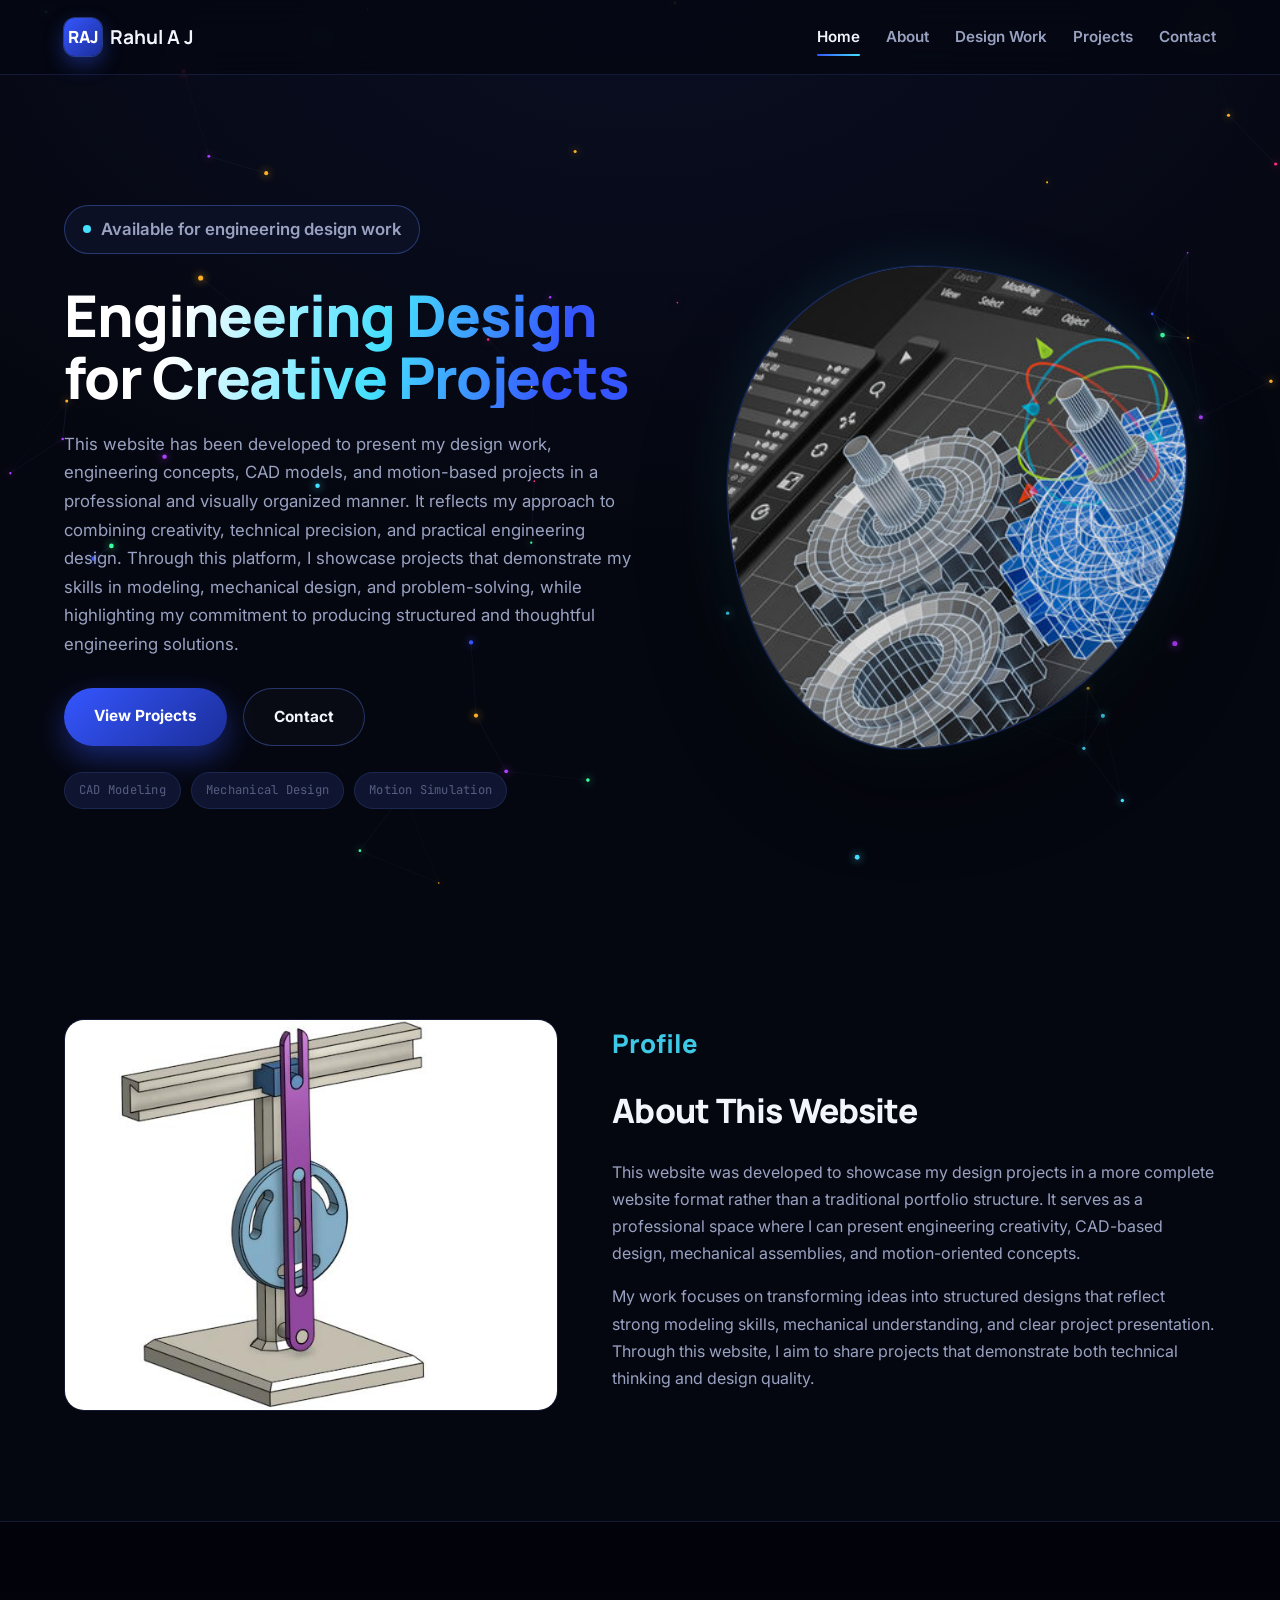
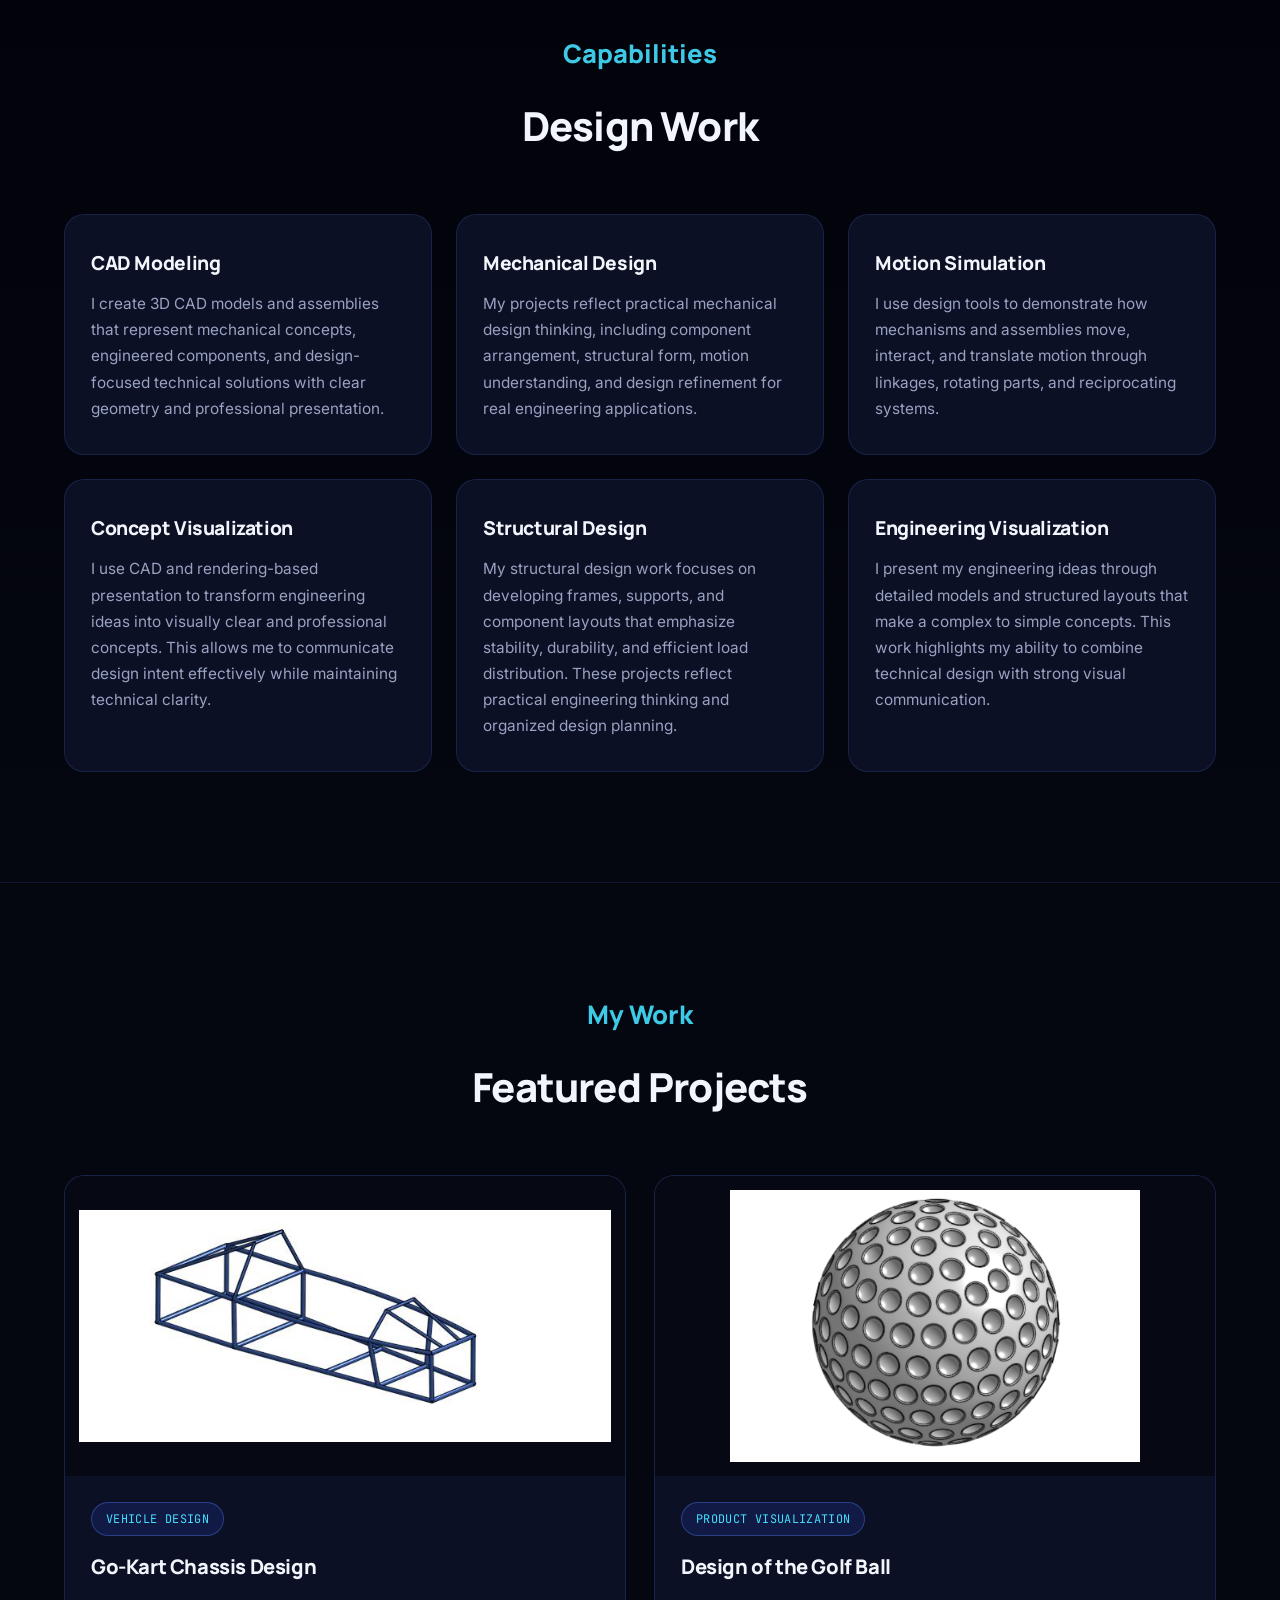
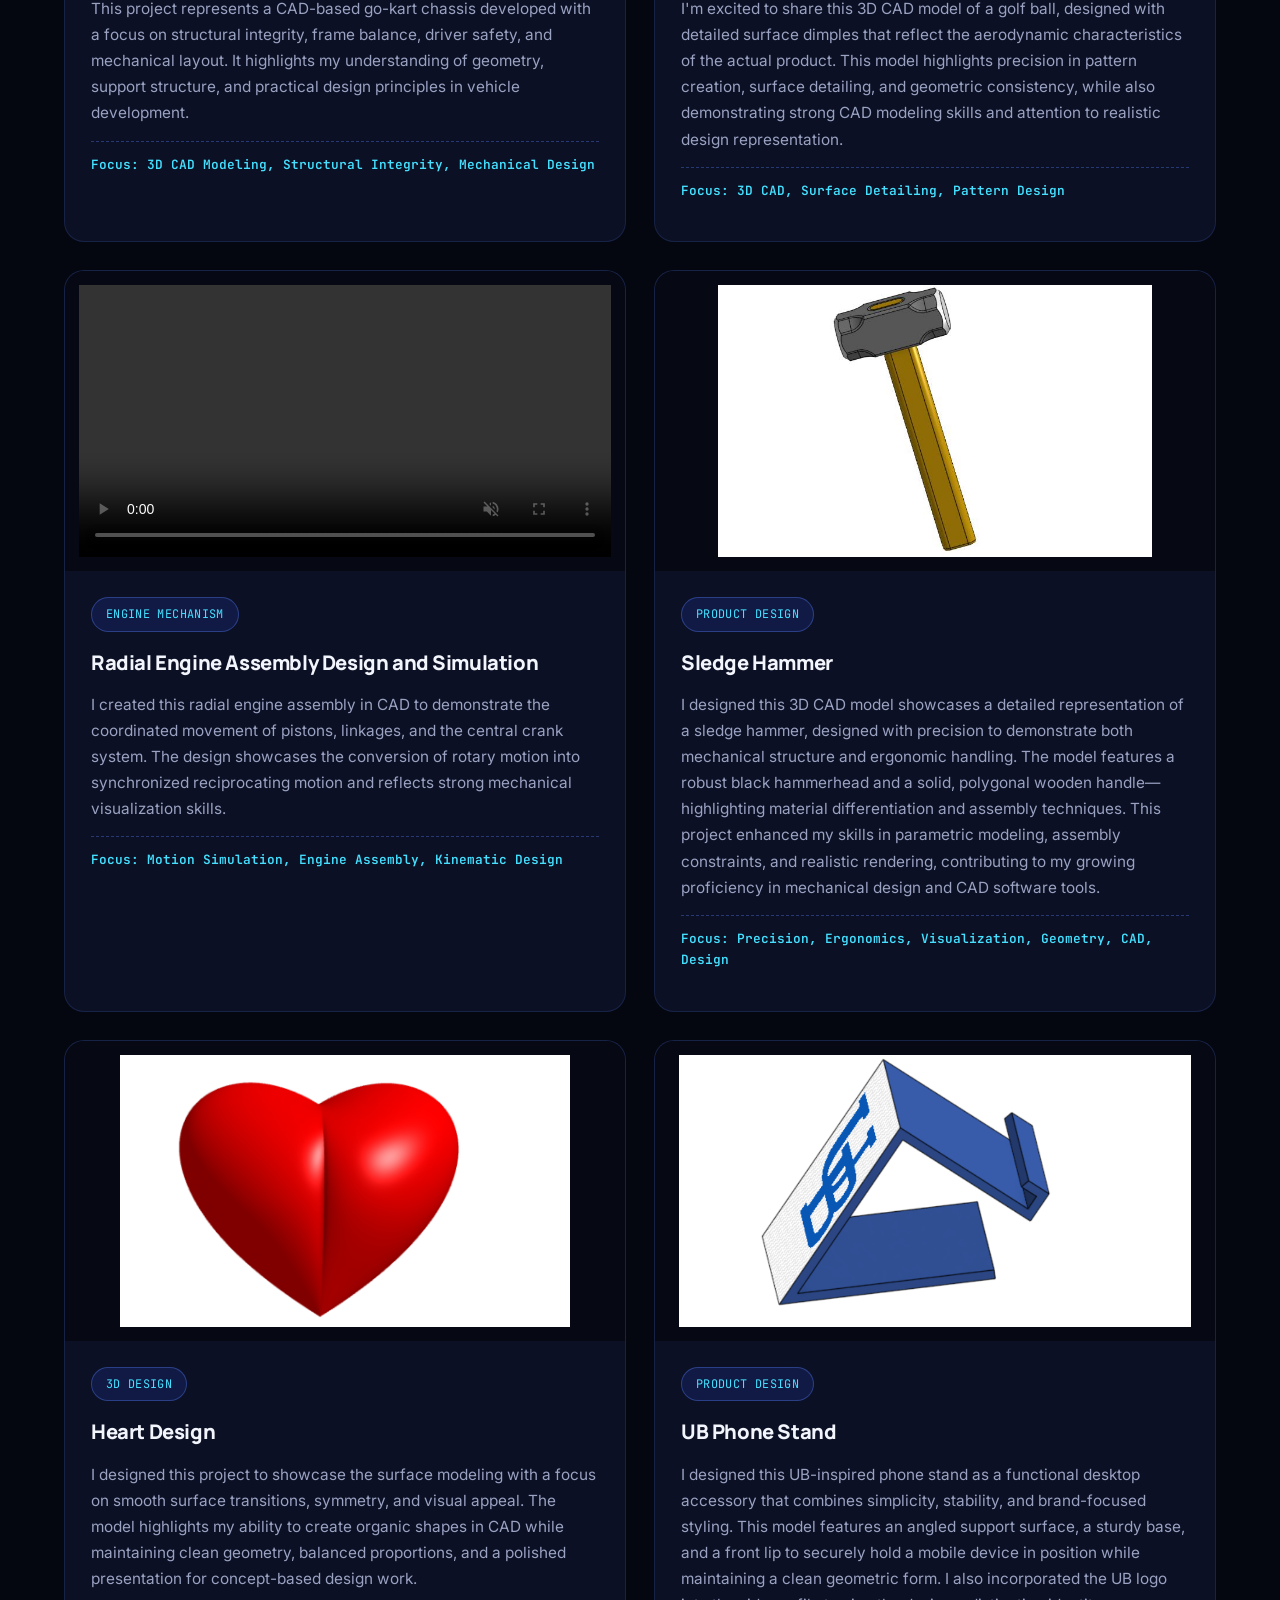
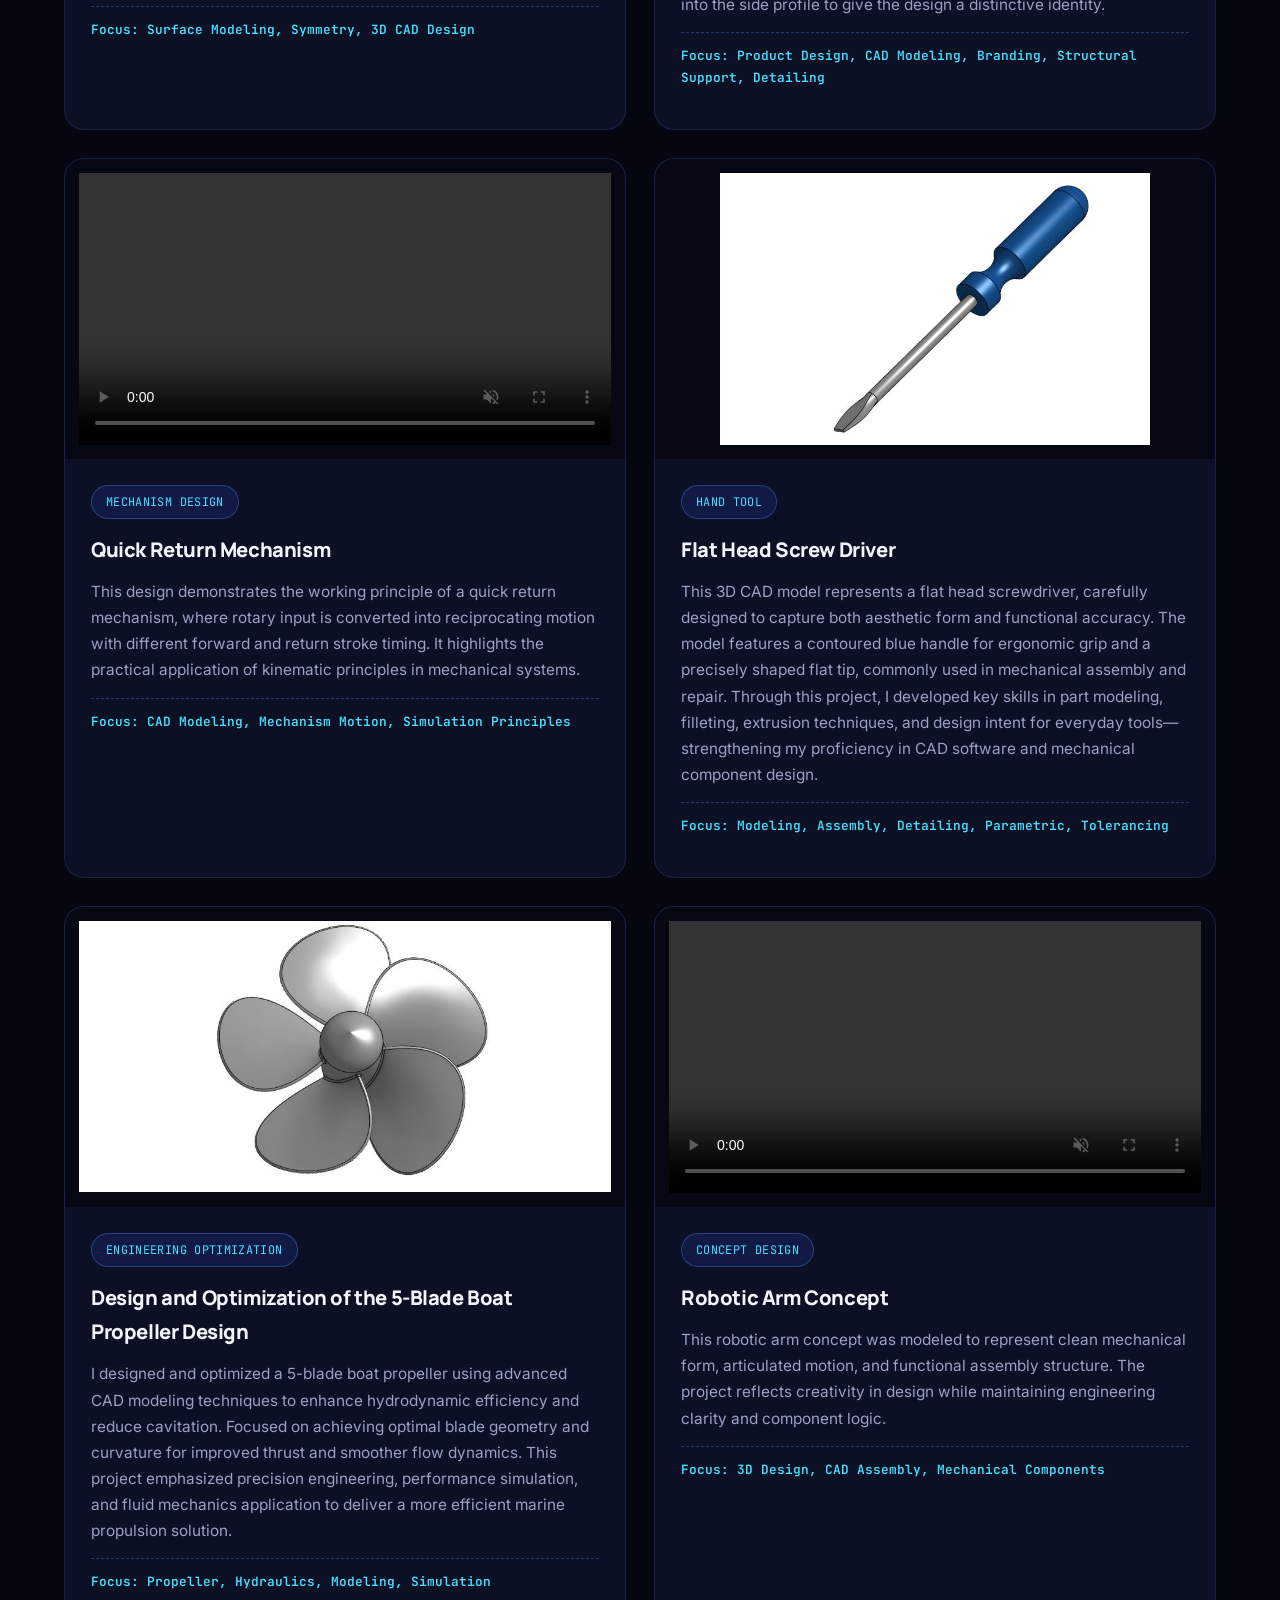
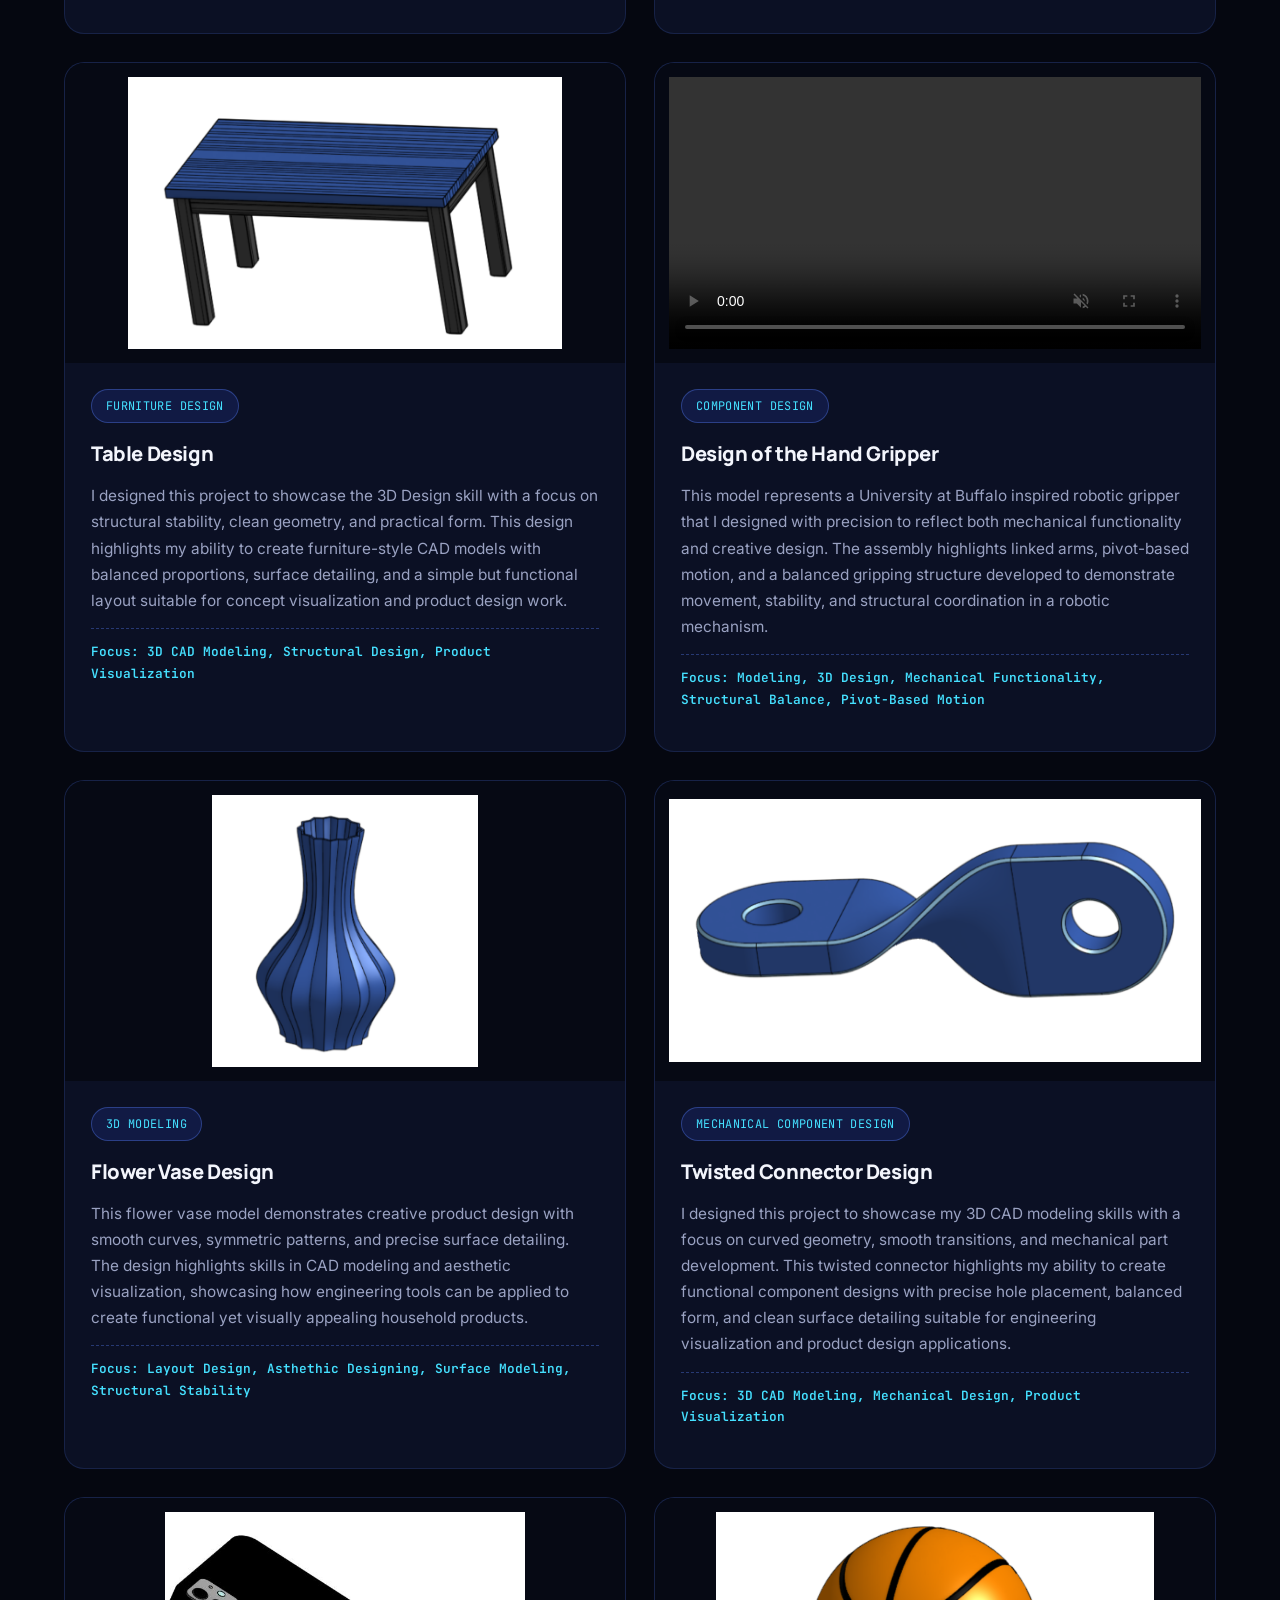
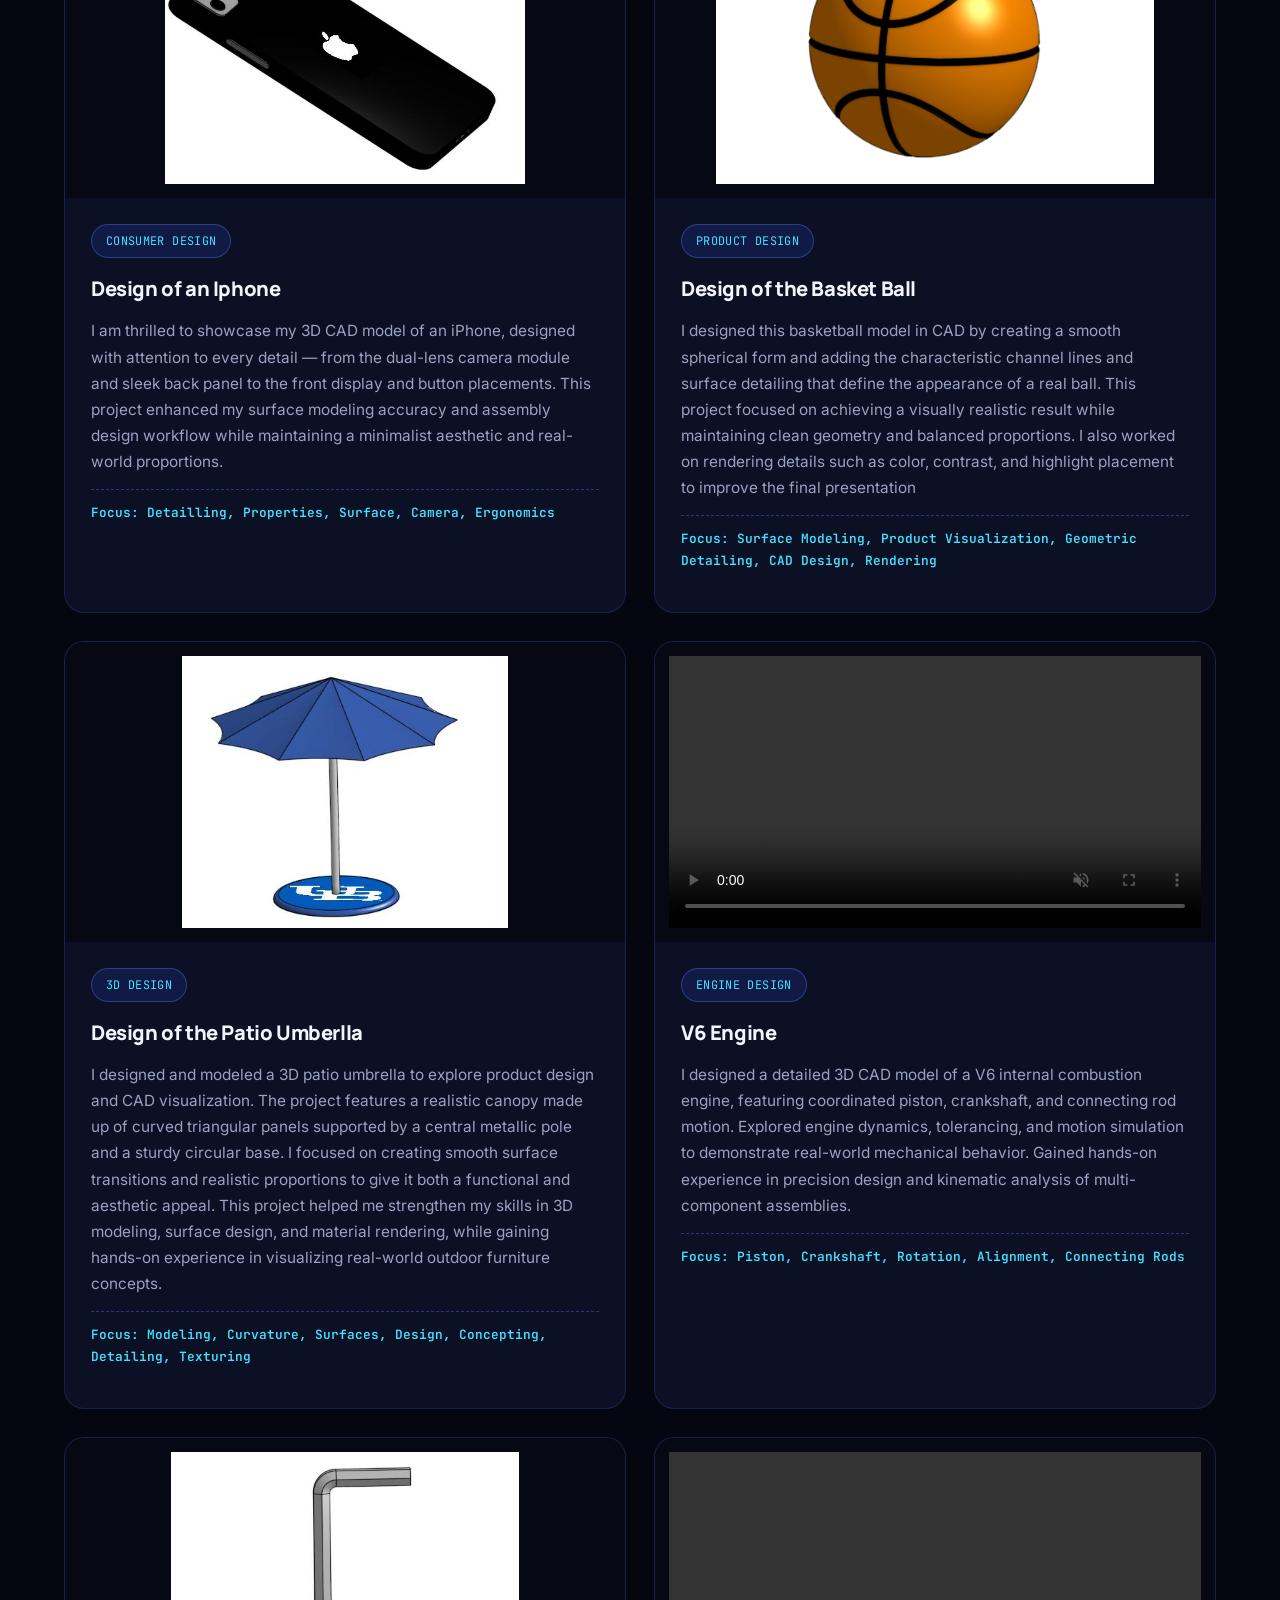
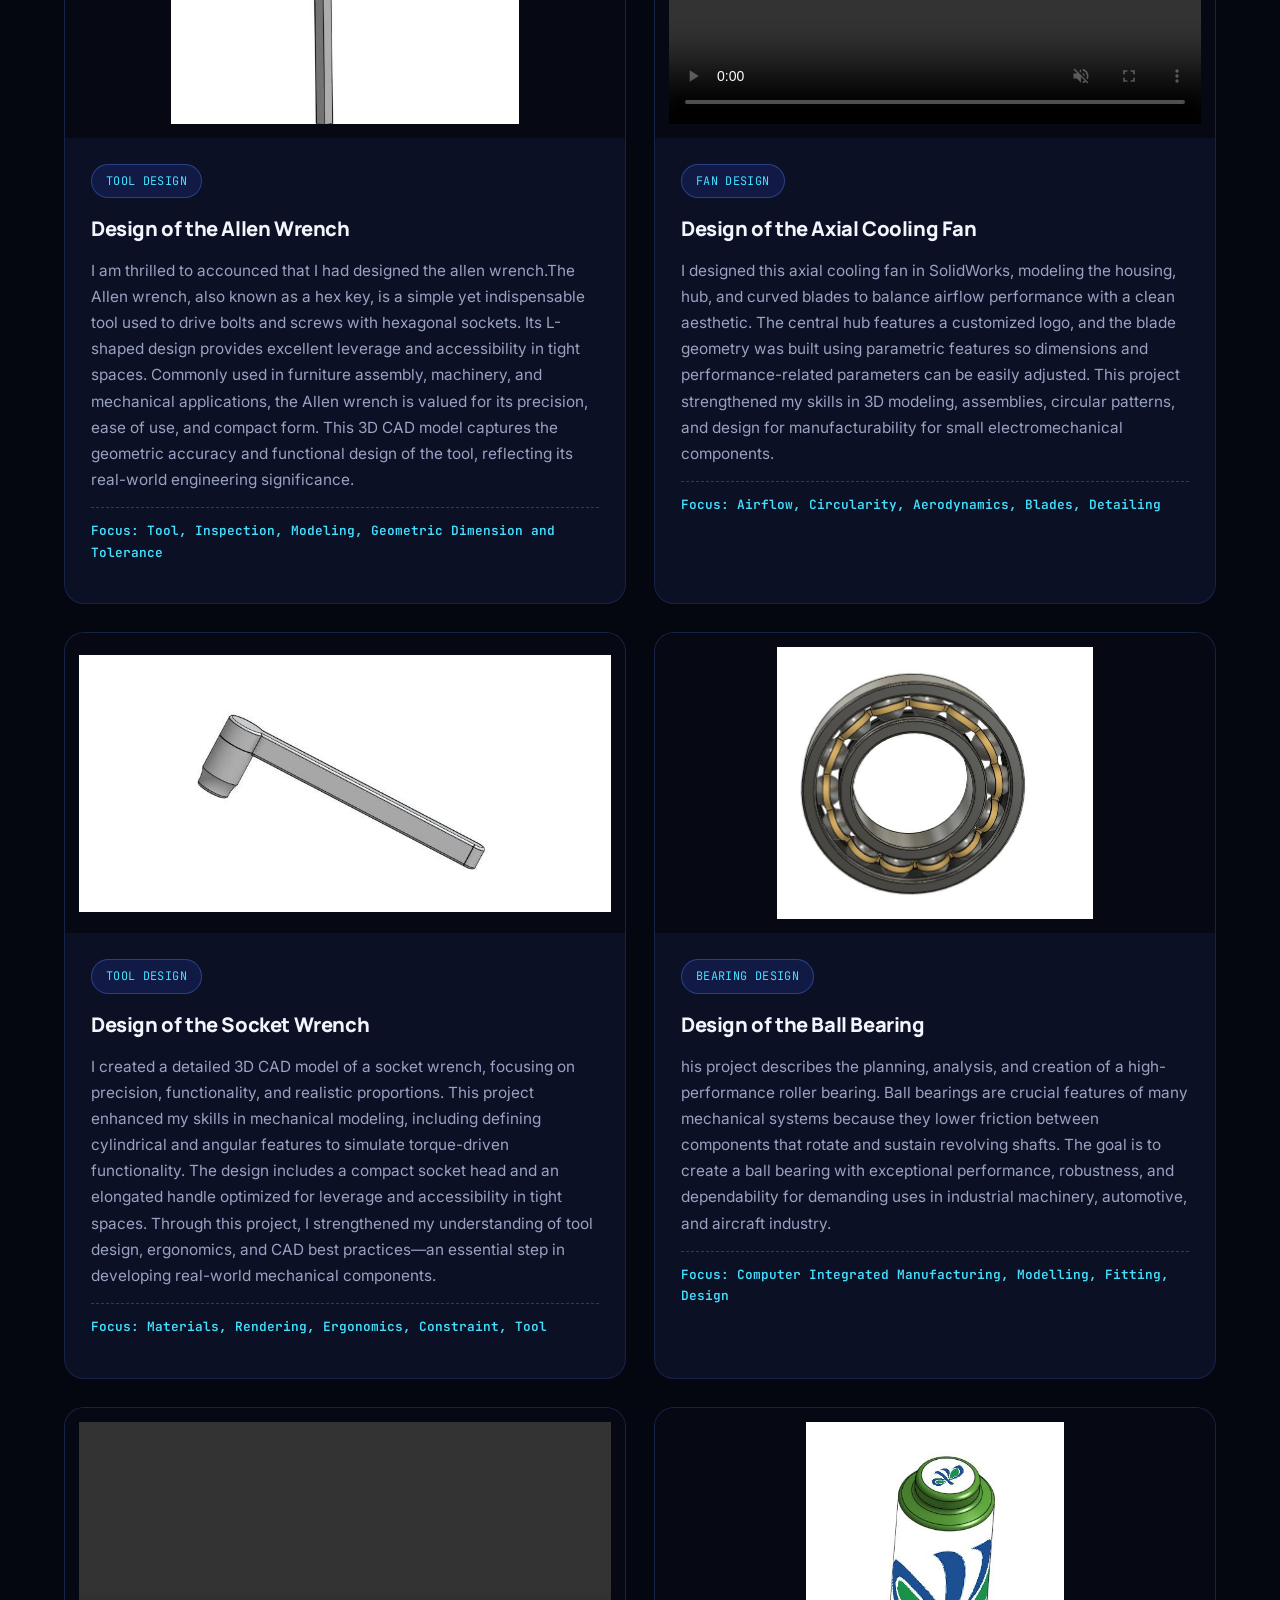
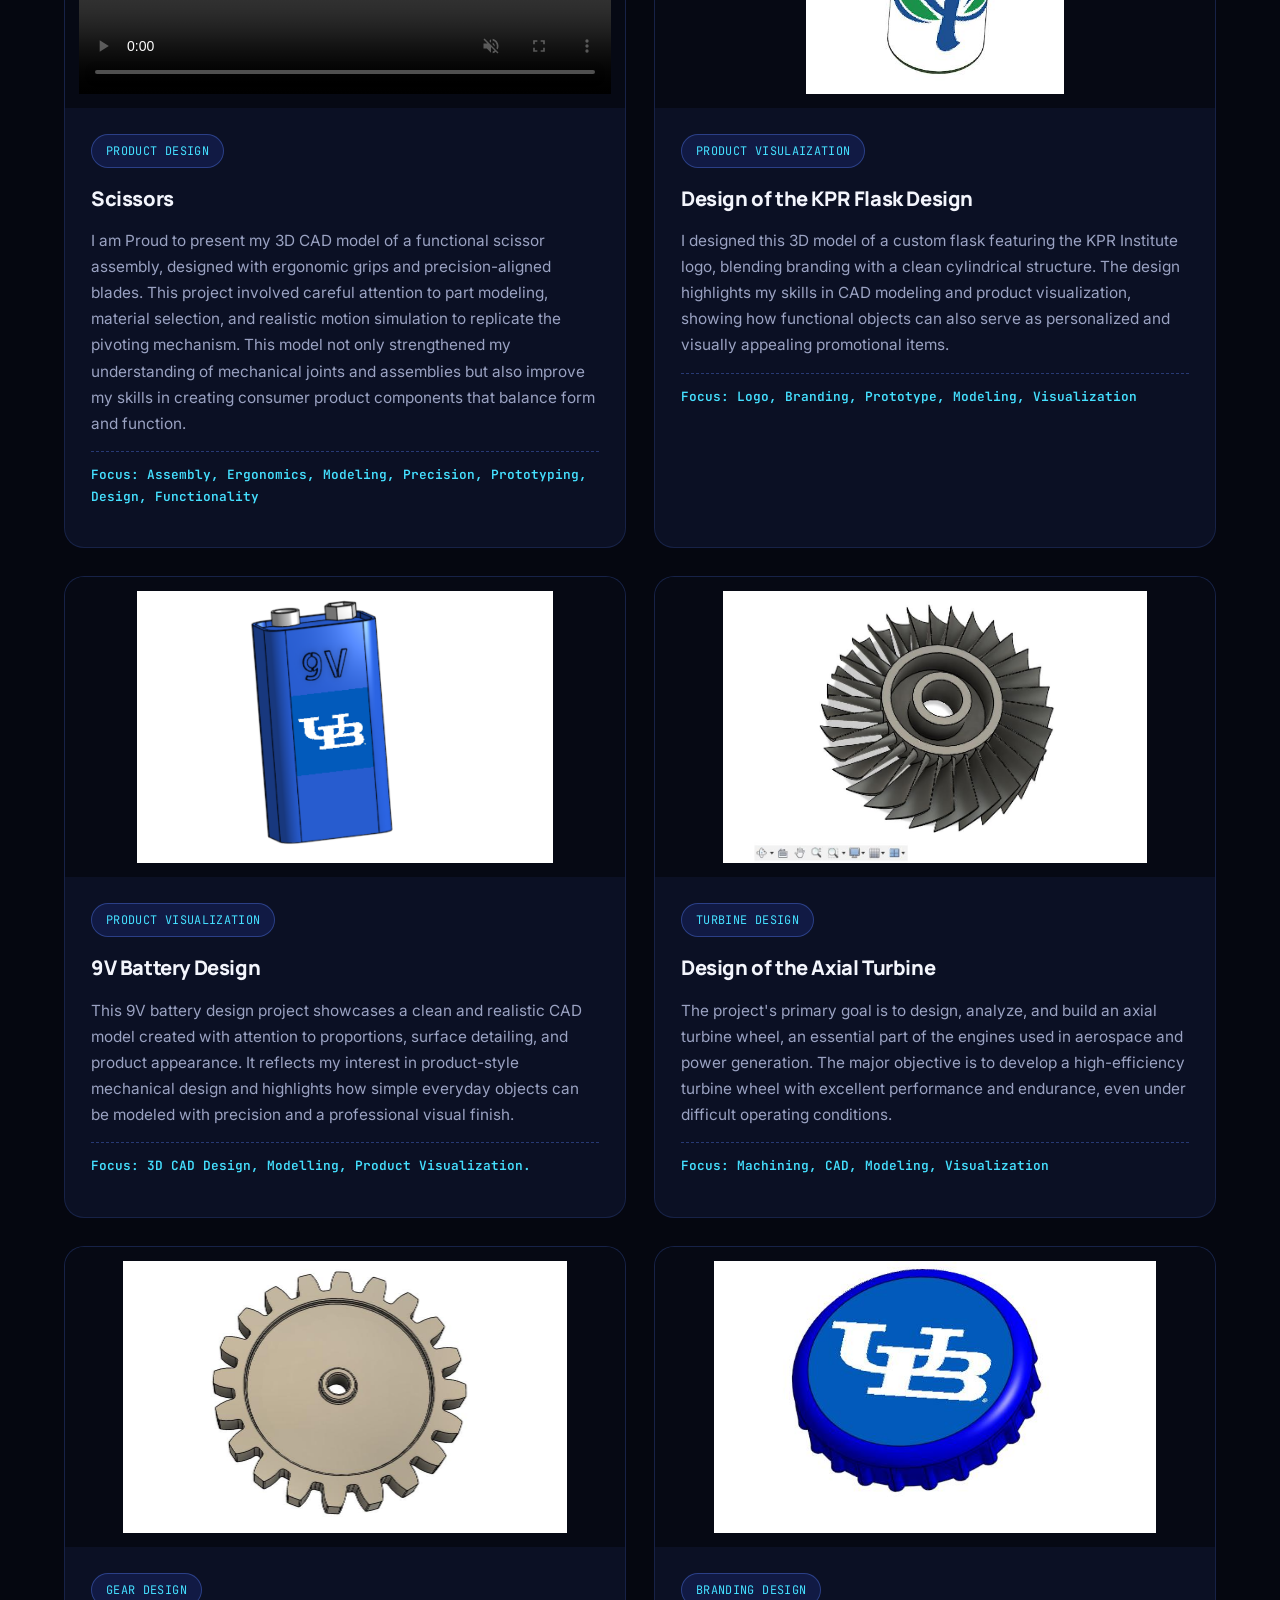
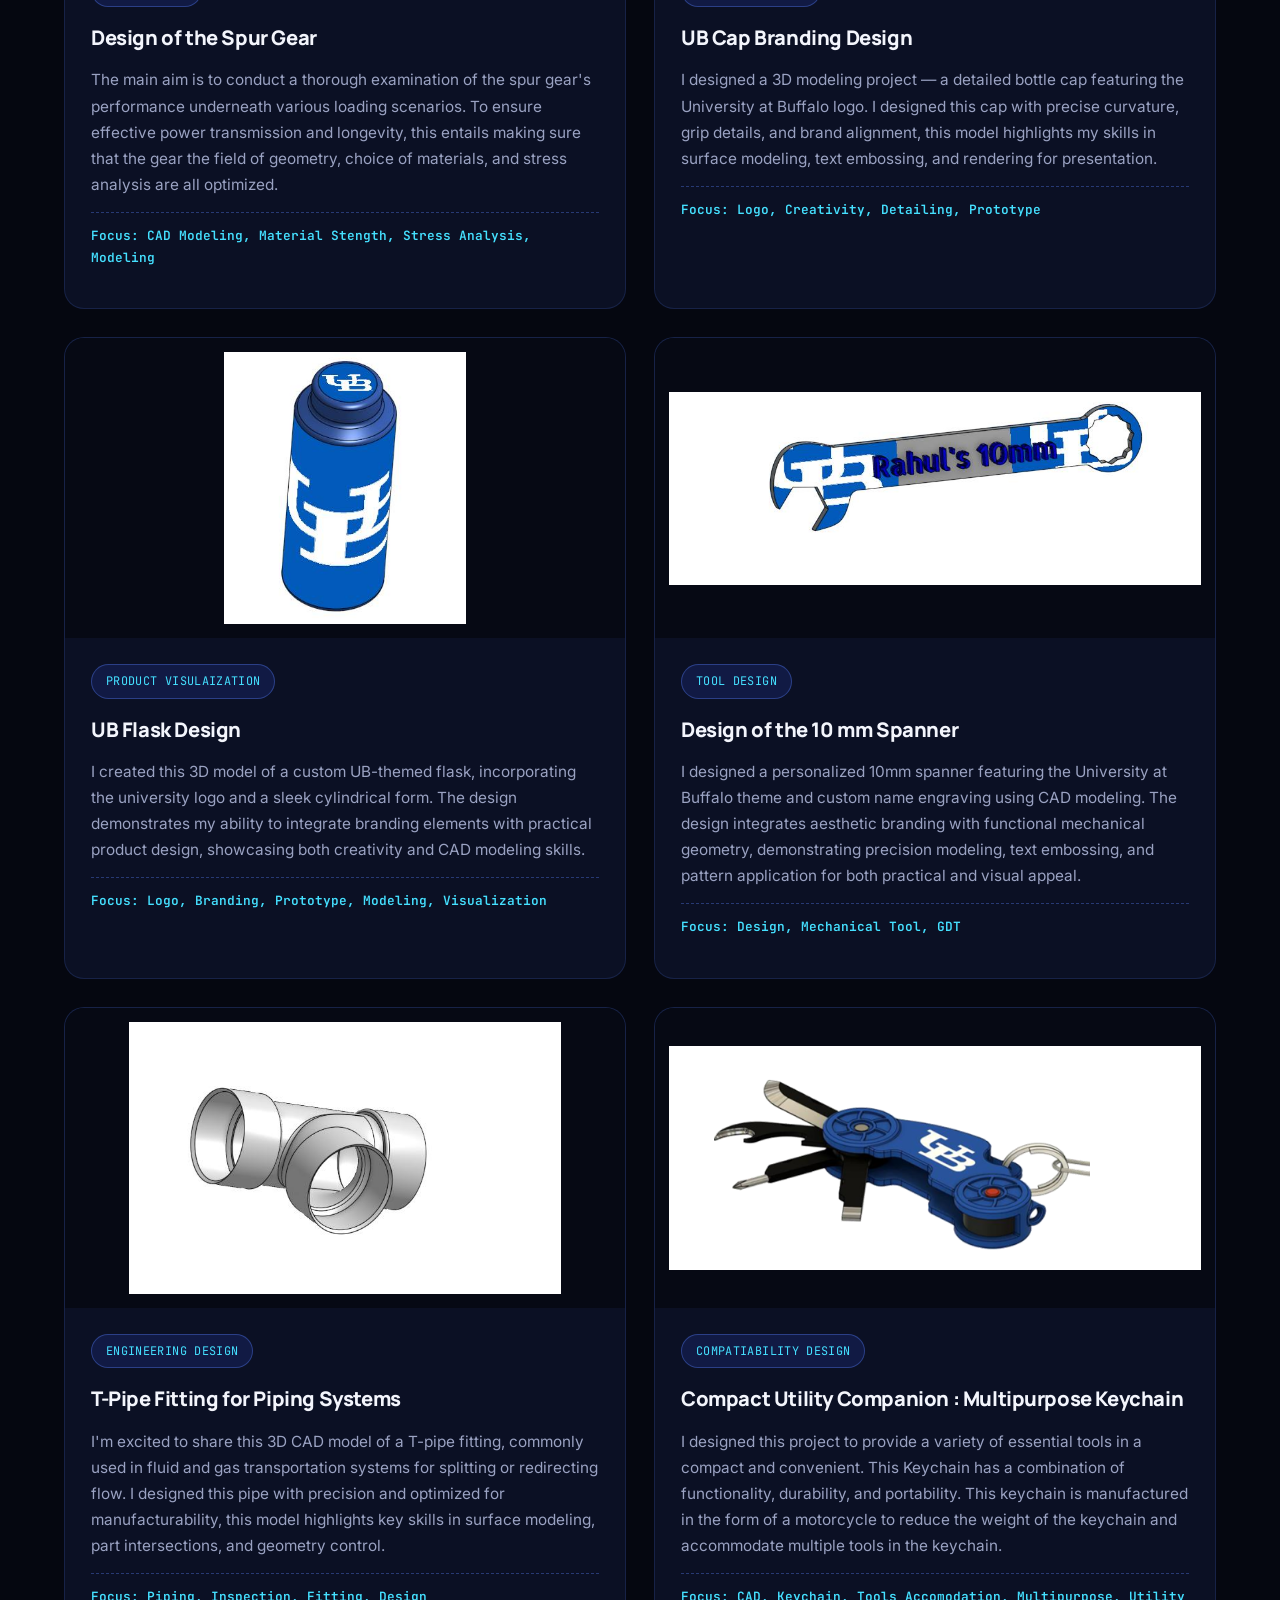
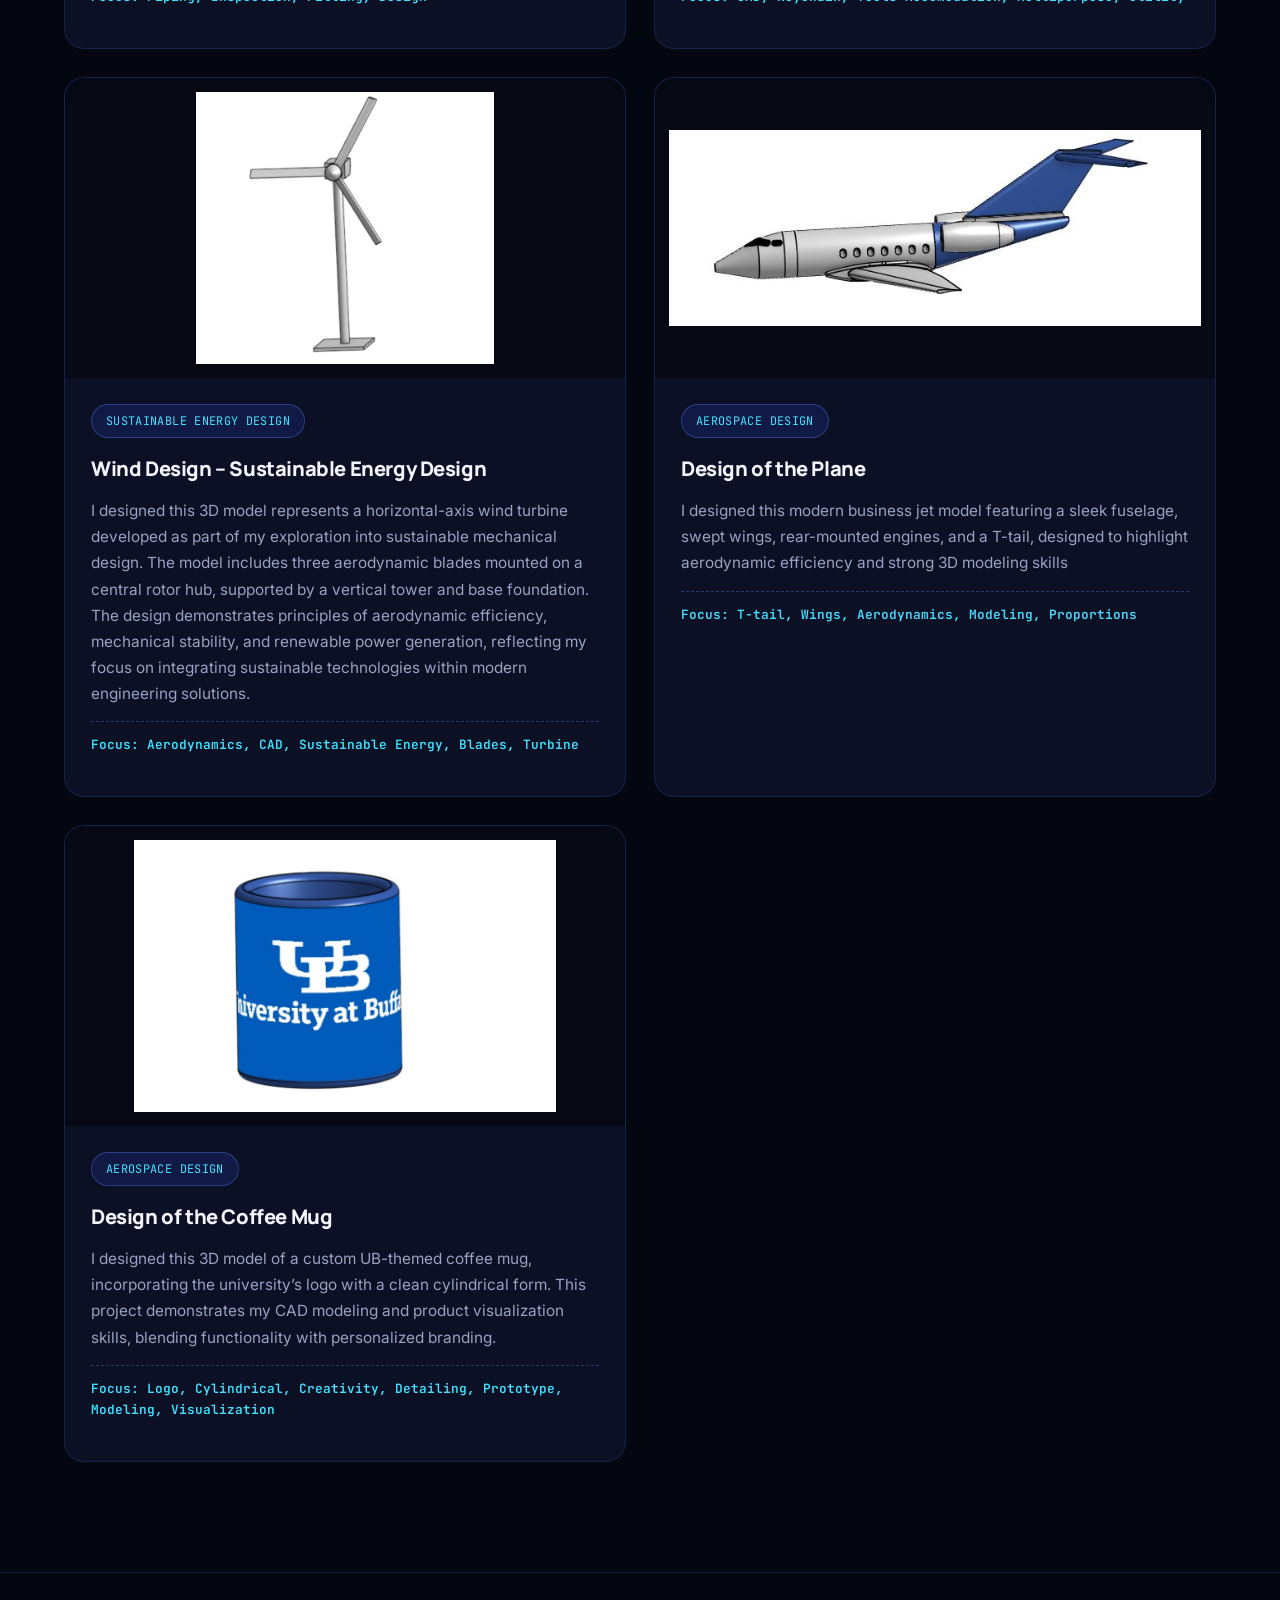
==== commit ebbb6baf: "update index.html" ====
--- a/index.html
+++ b/index.html
@@ -42,7 +42,7 @@
 </div>
 <div class="hero-image">
 
-<div class="blob-frame"><img alt="Engineering design website showcase" src="Photo.png"/><div class="orbit-ring"></div></div></div>
+<div class="blob-frame"><img alt="Engineering design website showcase" src="Engineering Product.jpg"/><div class="orbit-ring"></div></div></div>
 </div>
 </section>
 <!-- About -->
@@ -655,7 +655,7 @@
             Thank you for visiting my website. If you would like to discuss my design work,
             engineering projects, collaboration opportunities, or professional inquiries,
             please feel free to reach out.
-          </p><div class="contact-grid"><div class="contact-item glow-card"><span class="contact-icon">✉</span><div class="glow-content"><span class="contact-label">Email</span><span class="contact-value glow-text">kprrahul2018@gmail.com</span></div></div><div class="contact-item glow-card"><span class="contact-icon">☎</span><div class="glow-content"><span class="contact-label">Phone</span><span class="contact-value glow-text">+19085606464</span></div></div><div class="contact-item glow-card"><span class="contact-icon">◎</span><div class="glow-content"><span class="contact-label">Location</span><span class="contact-value glow-text">United States</span></div></div></div>
+          </p><div class="contact-grid"><div class="contact-item glow-card"><span class="contact-icon">✉</span><div class="glow-content"><span class="contact-label">Email</span><span class="contact-value glow-text">kprrahul2018@gmail.com</span></div></div><div class="contact-item glow-card"><span class="contact-icon">☎</span><div class="glow-content"><span class="contact-label">Phone</span><span class="contact-value glow-text">+919677621065</span></div></div><div class="contact-item glow-card"><span class="contact-icon">◎</span><div class="glow-content"><span class="contact-label">Location</span><span class="contact-value glow-text">India</span></div></div></div>
 
 
 
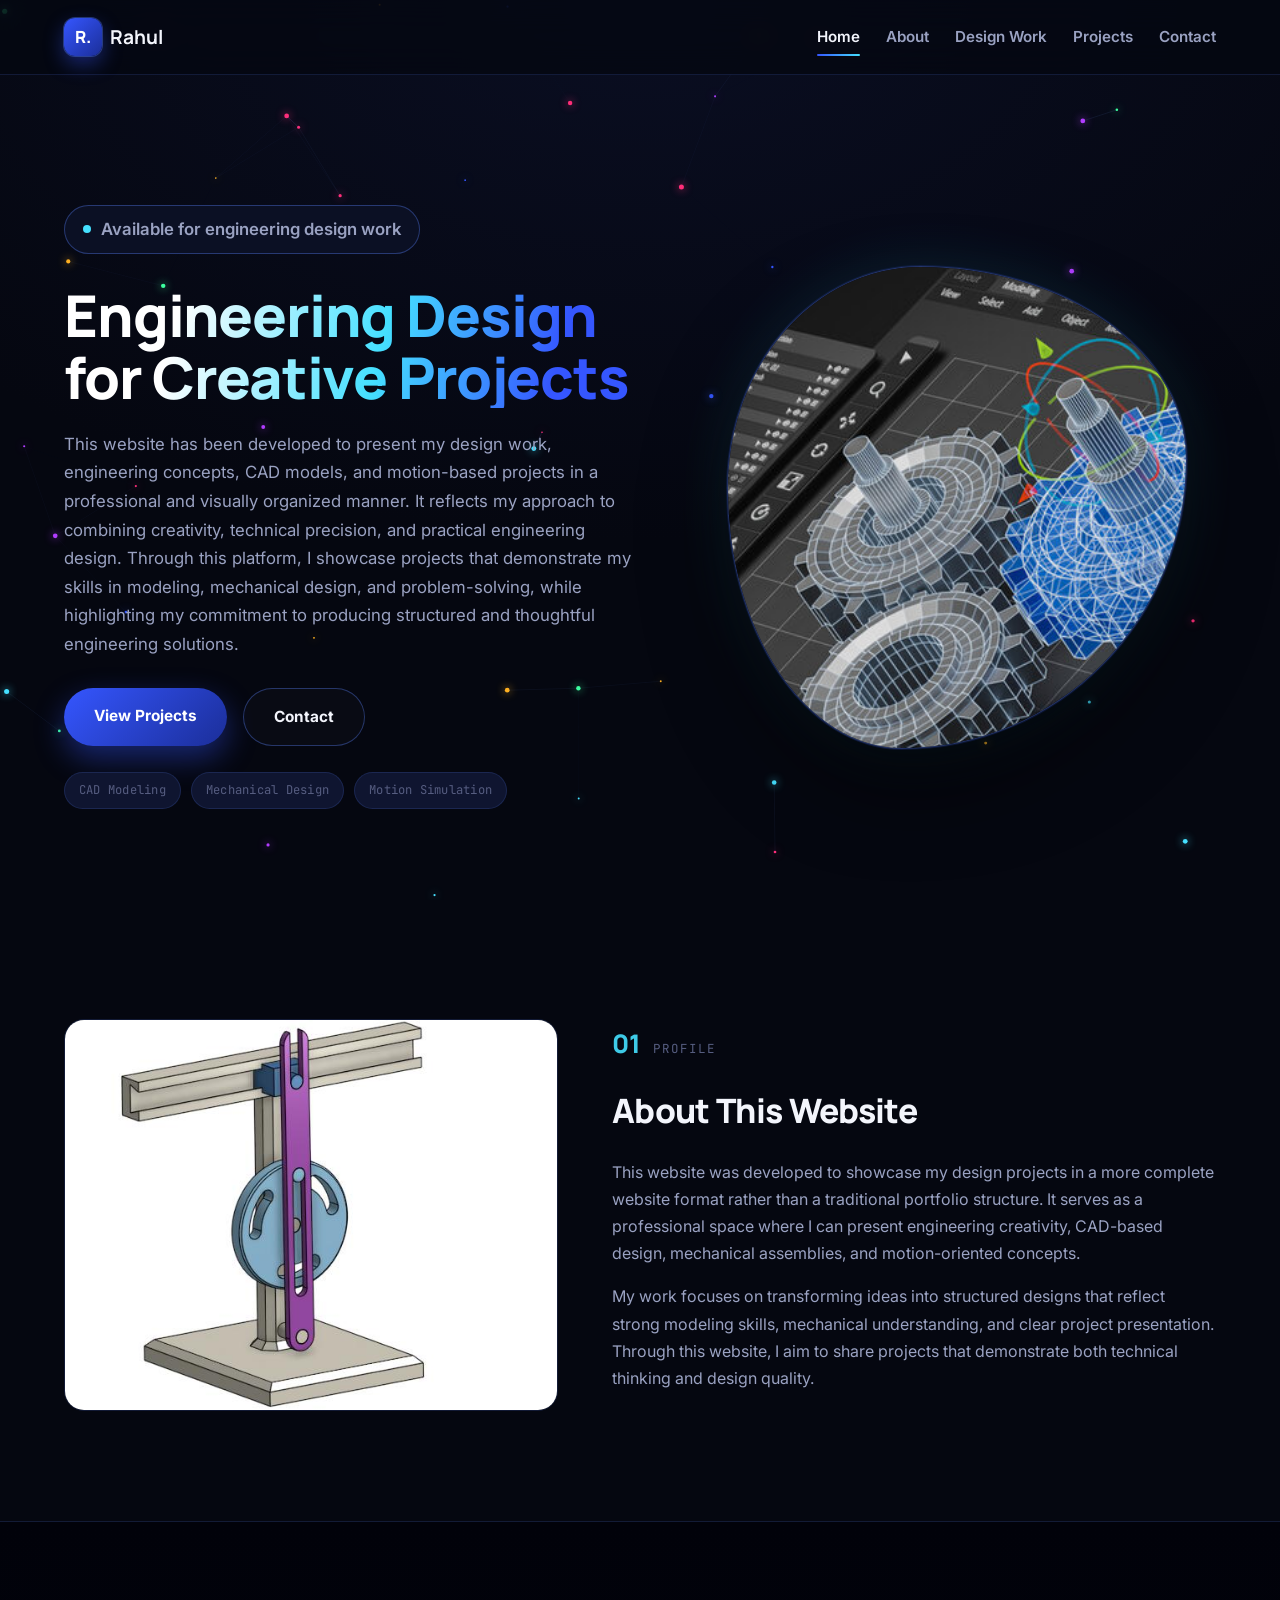
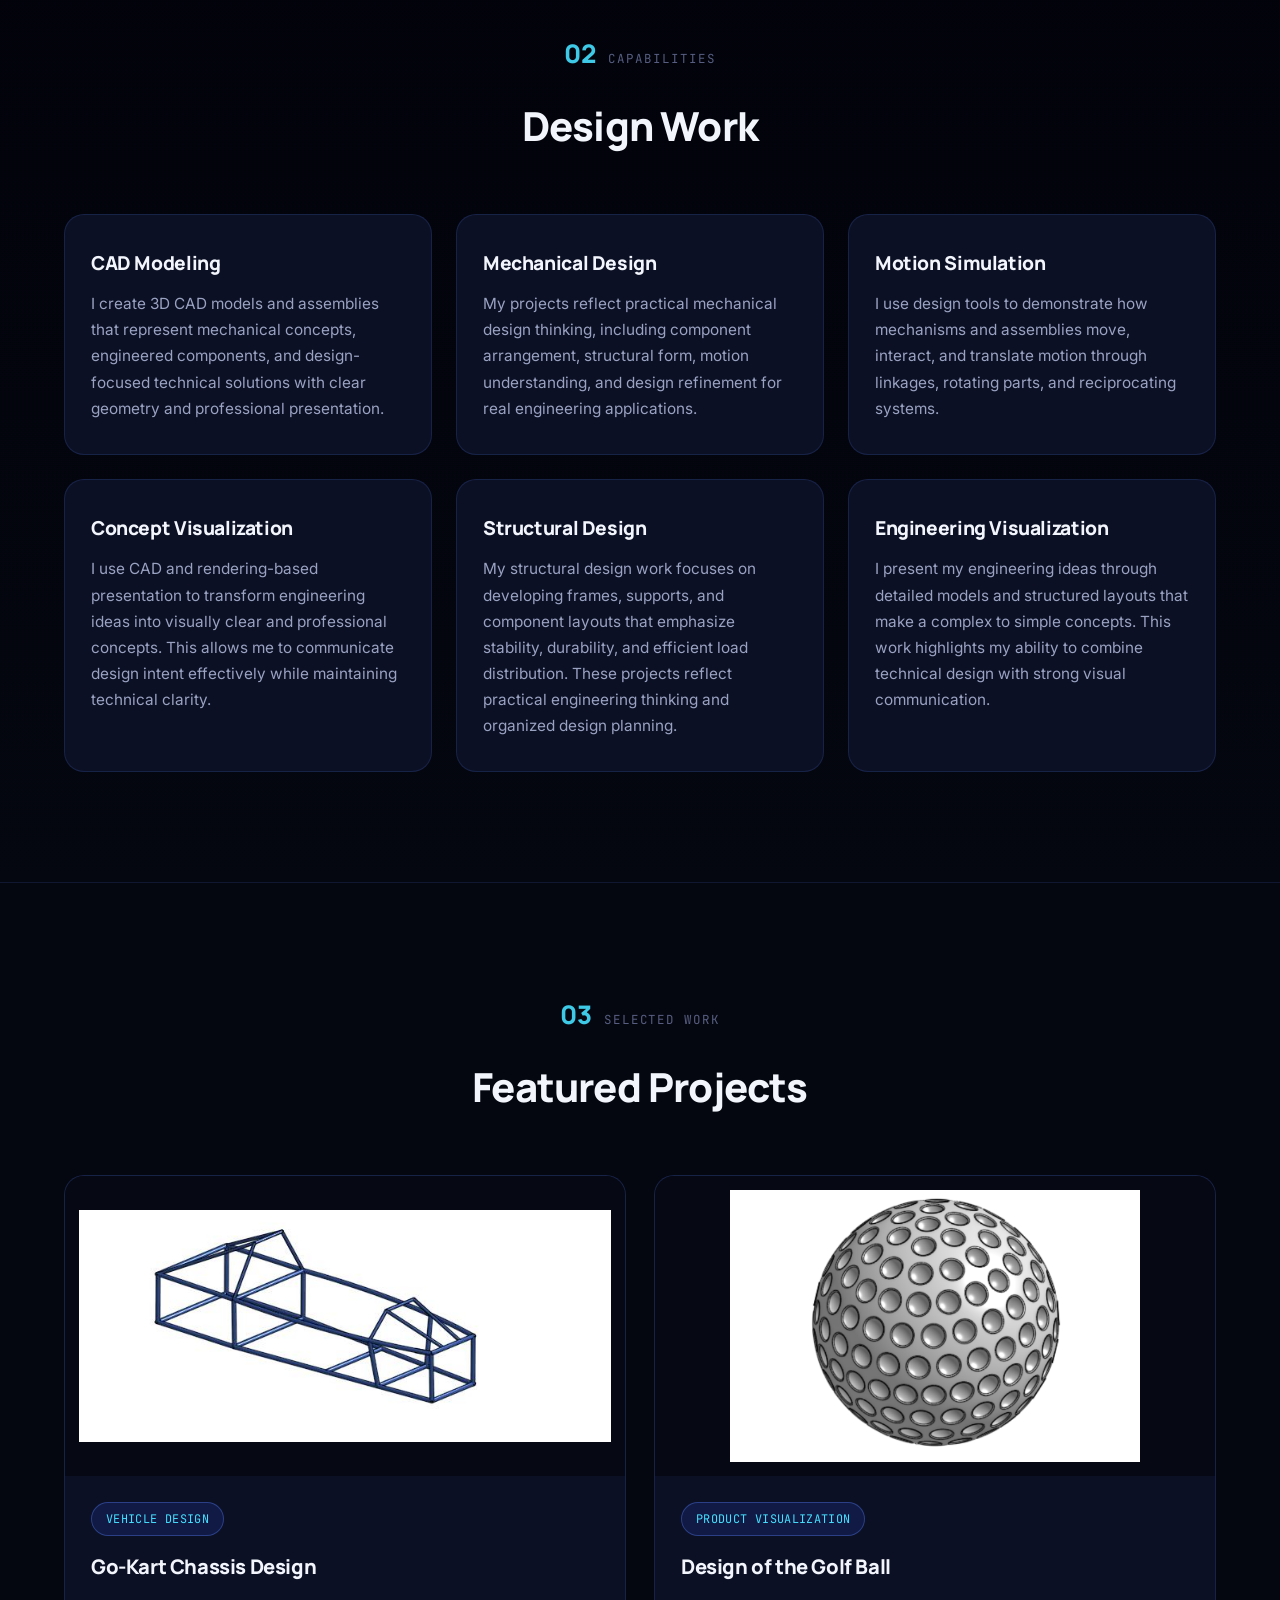
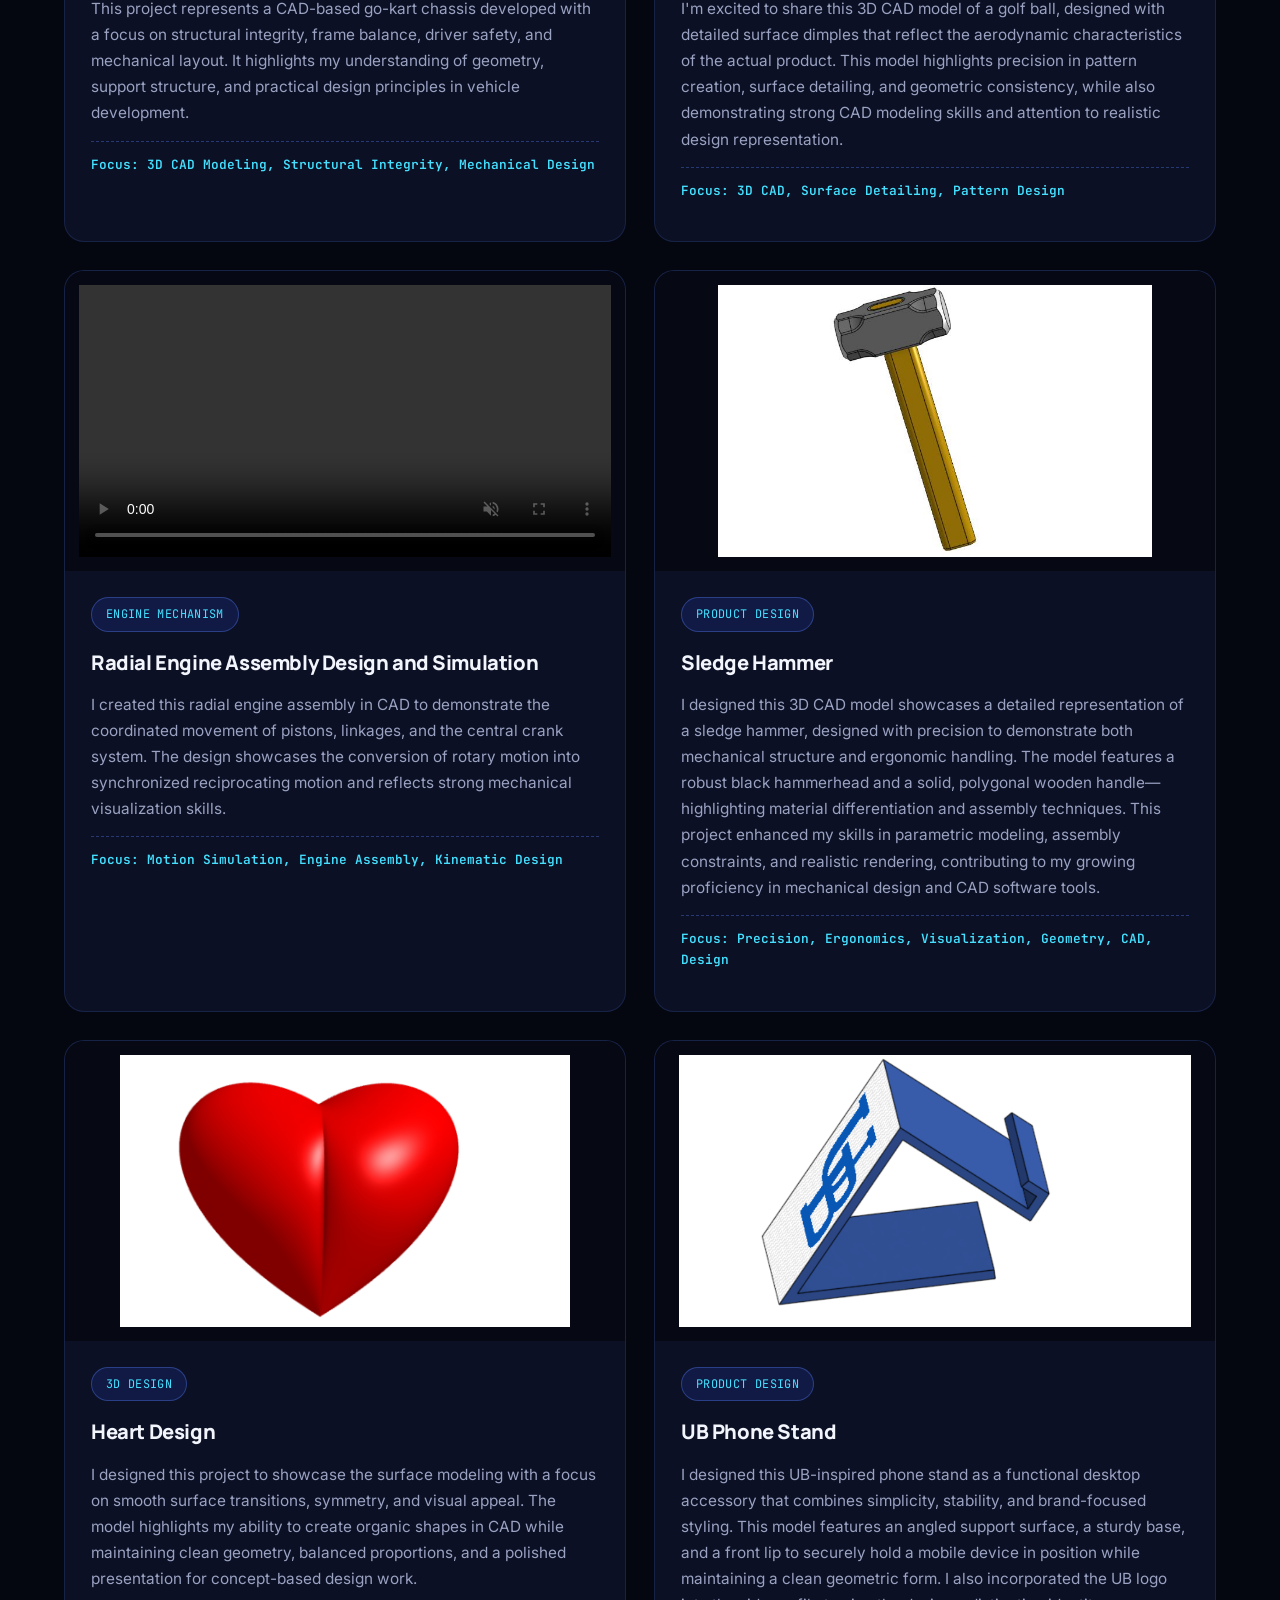
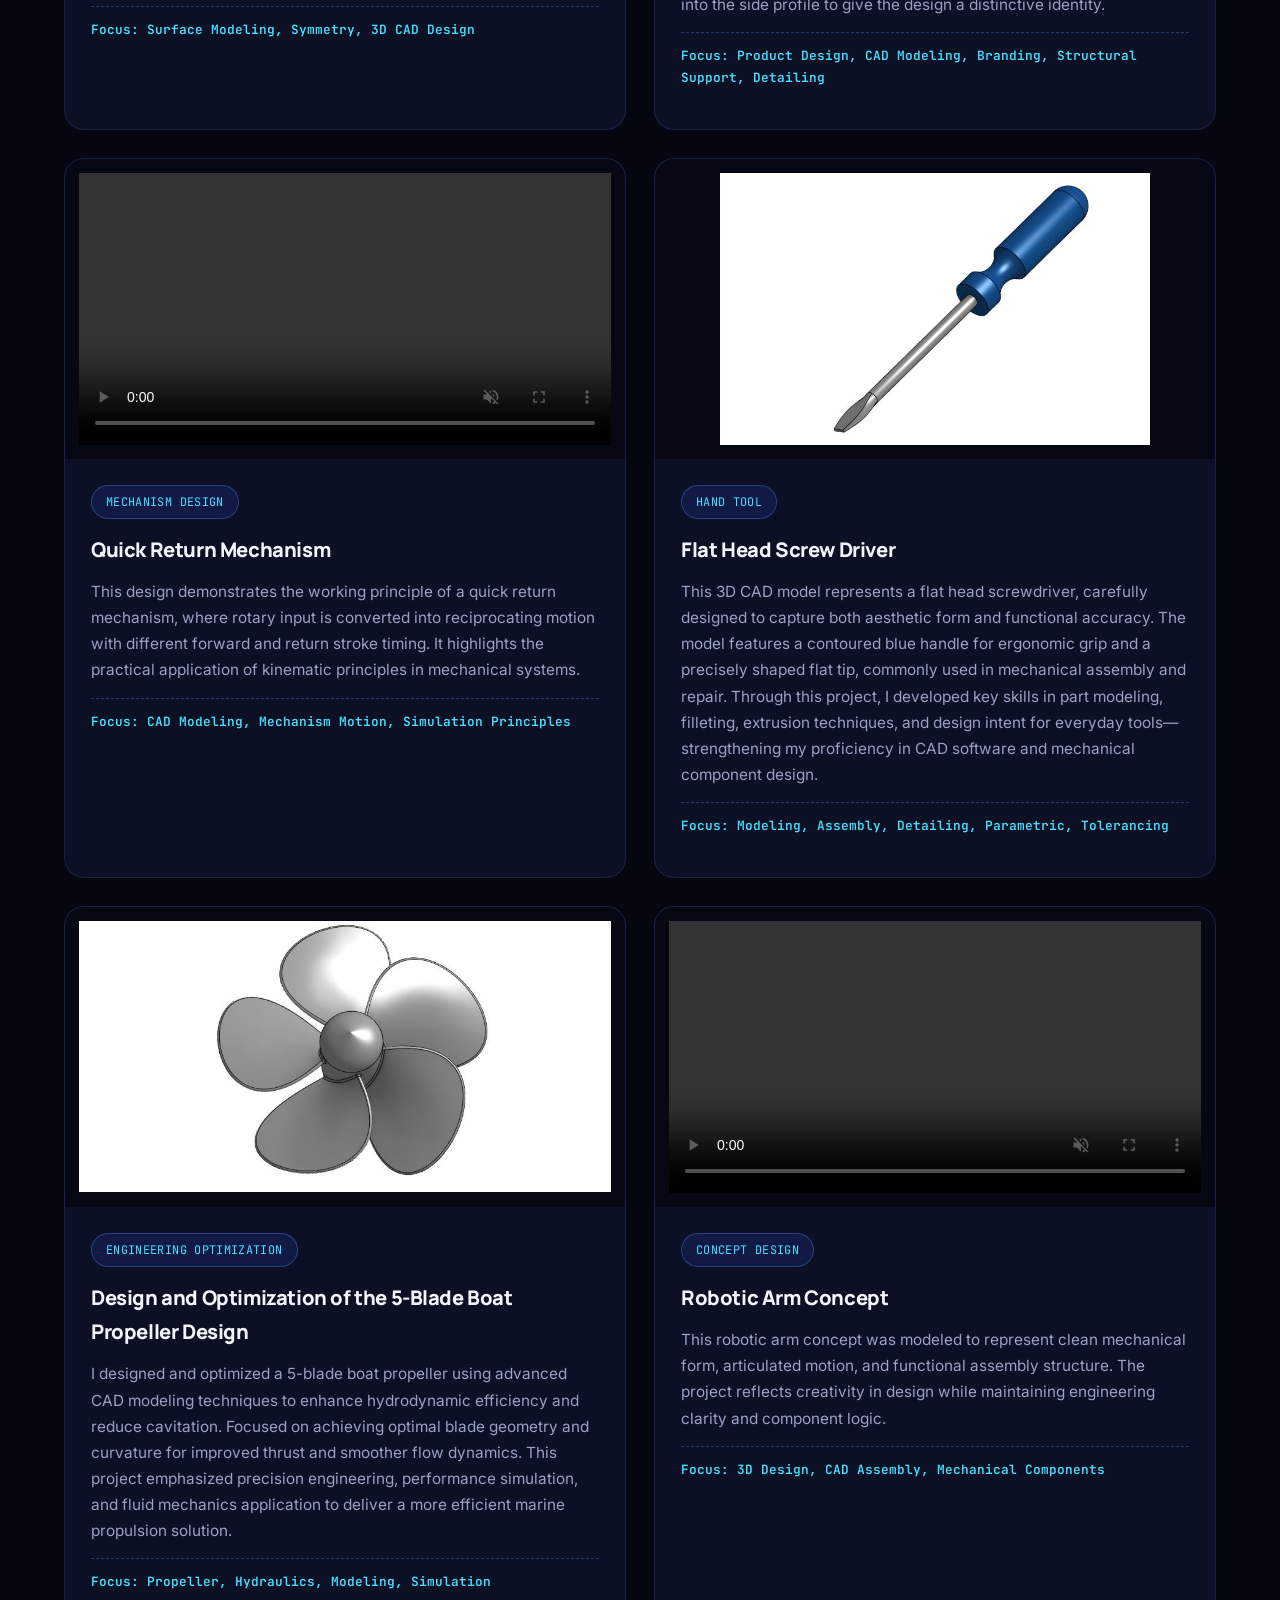
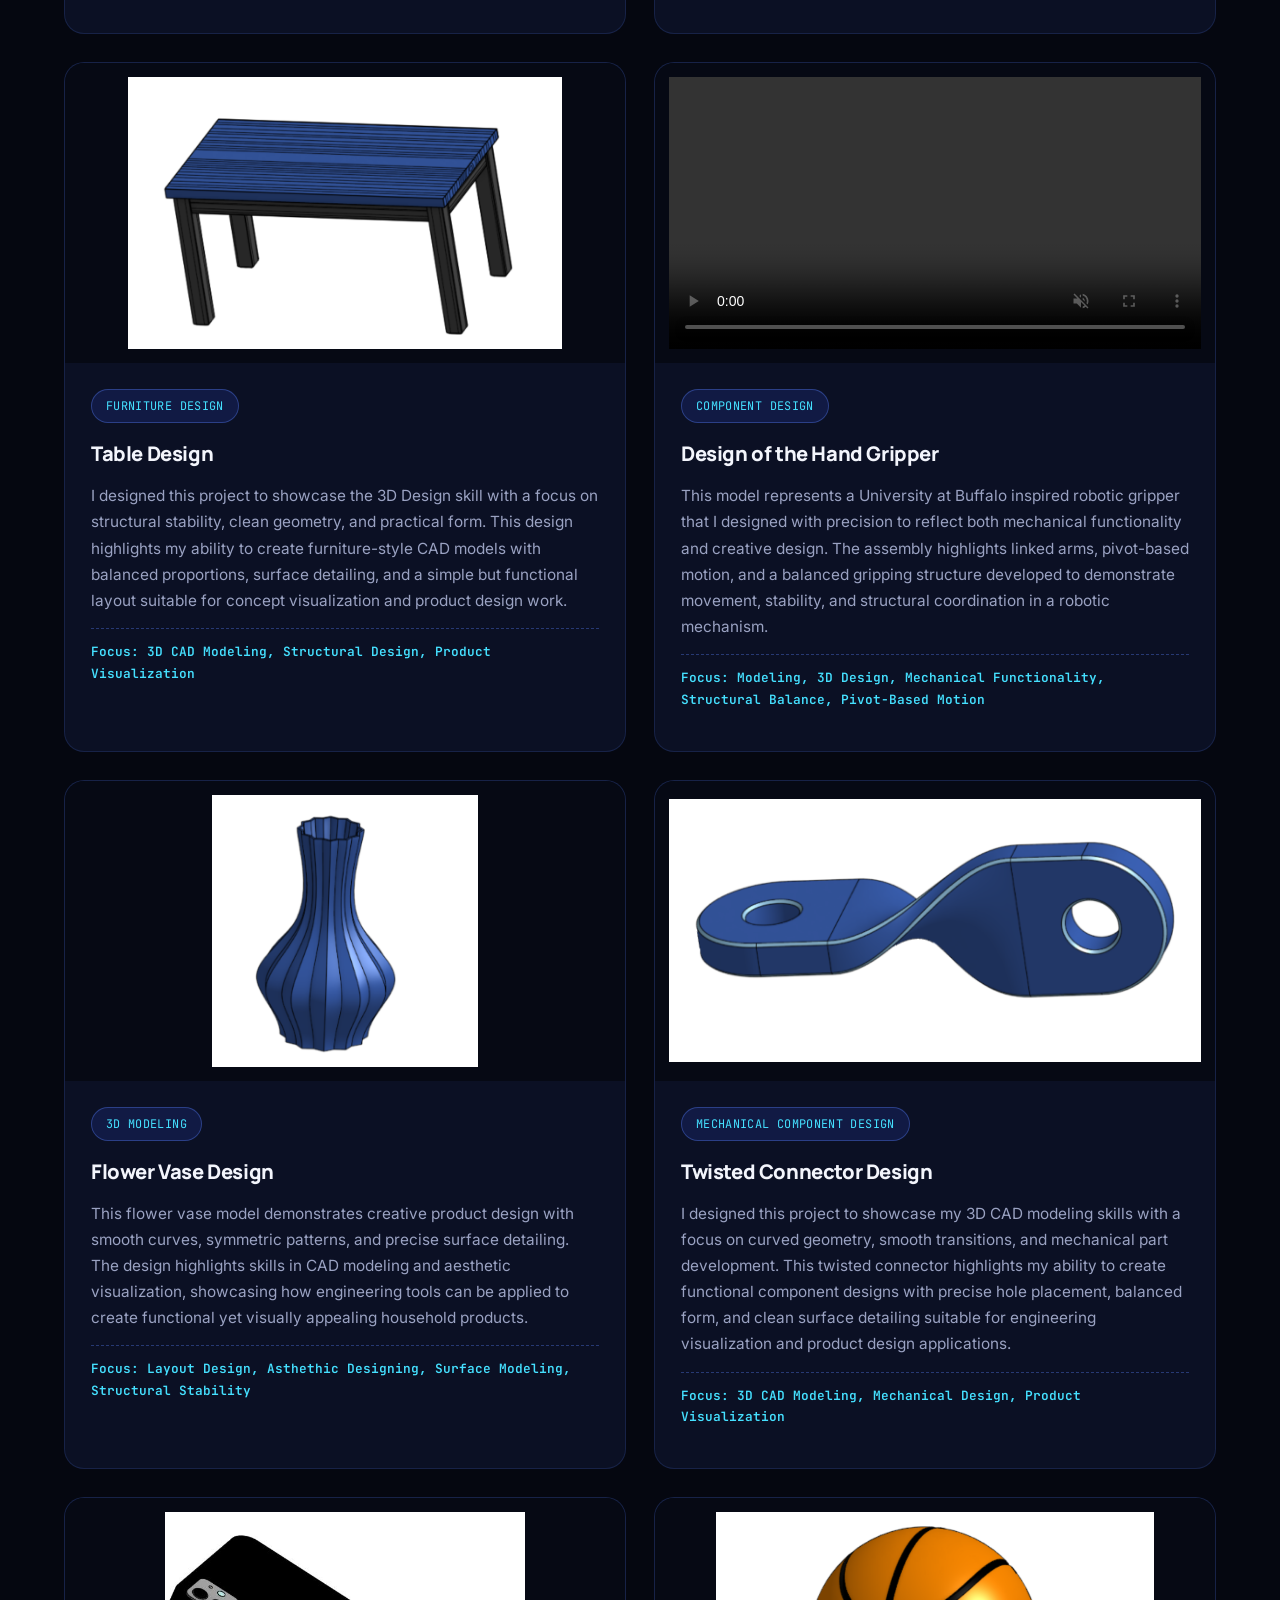
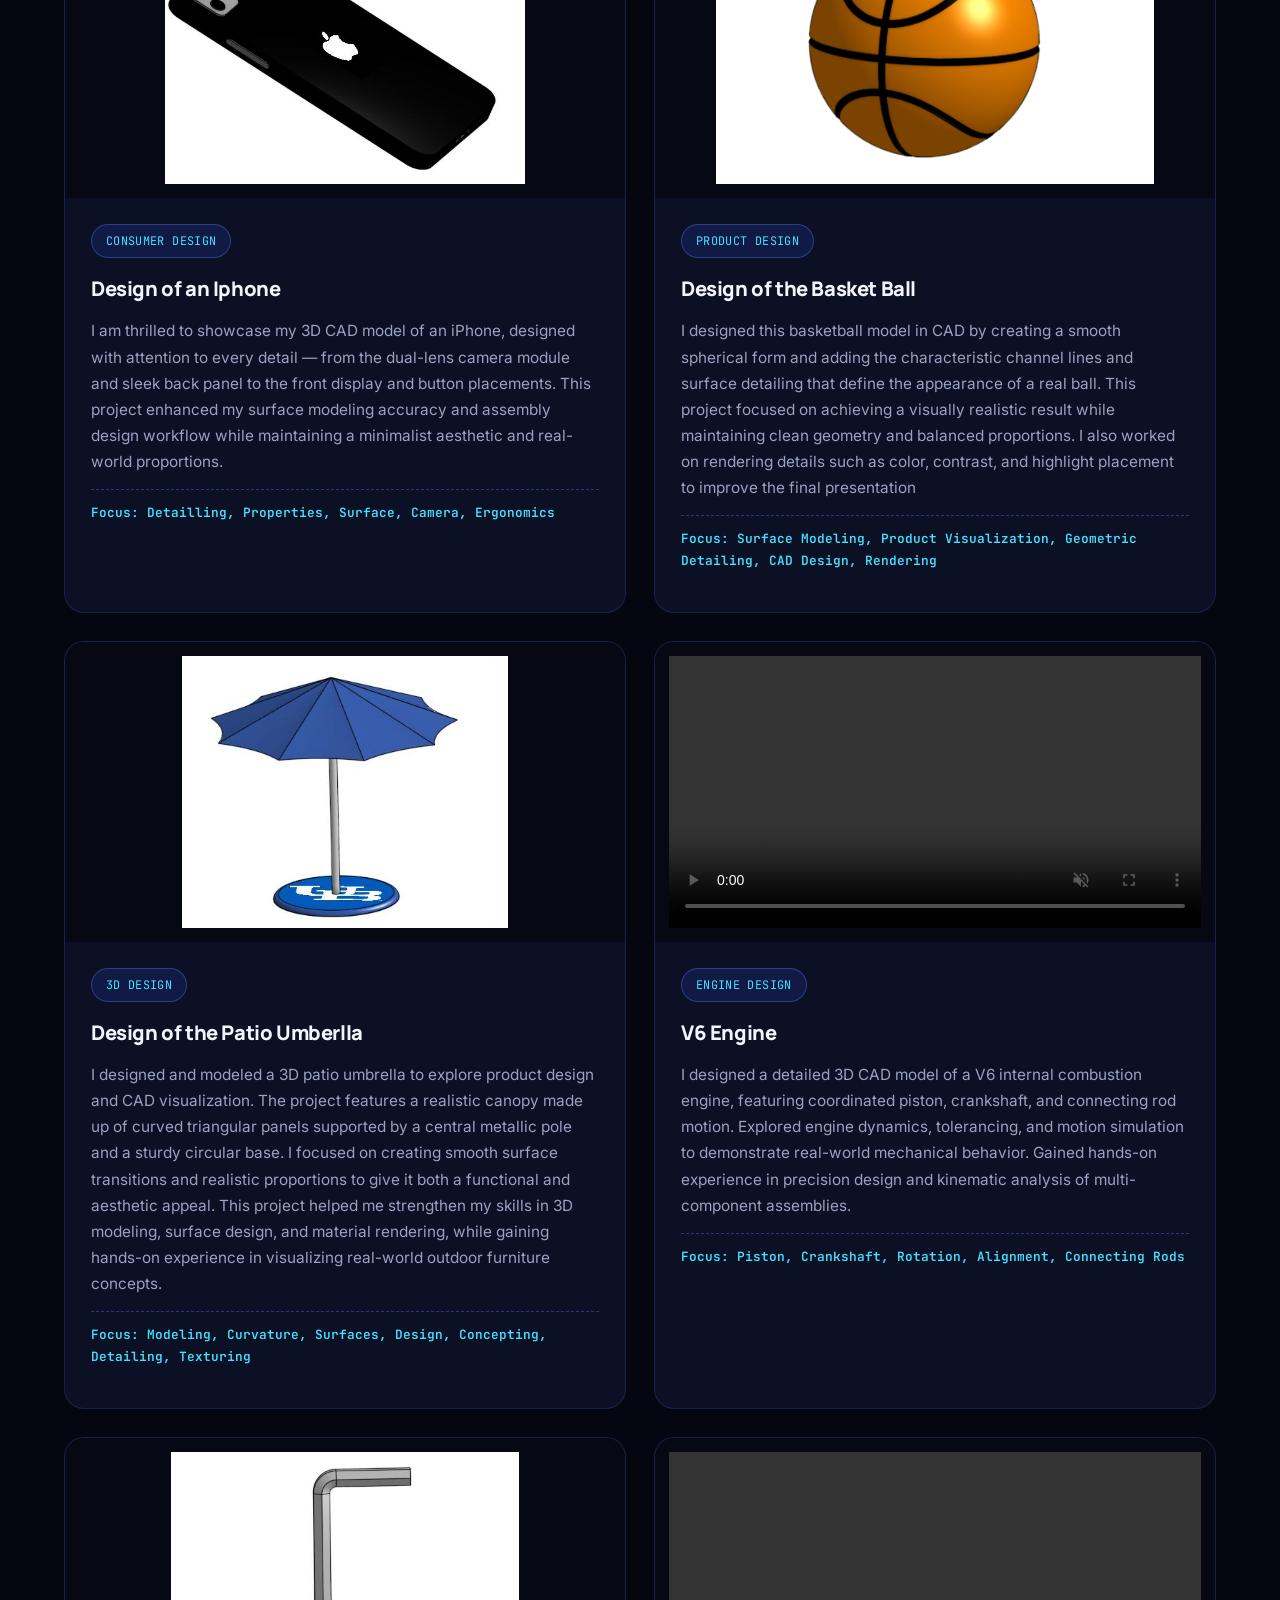
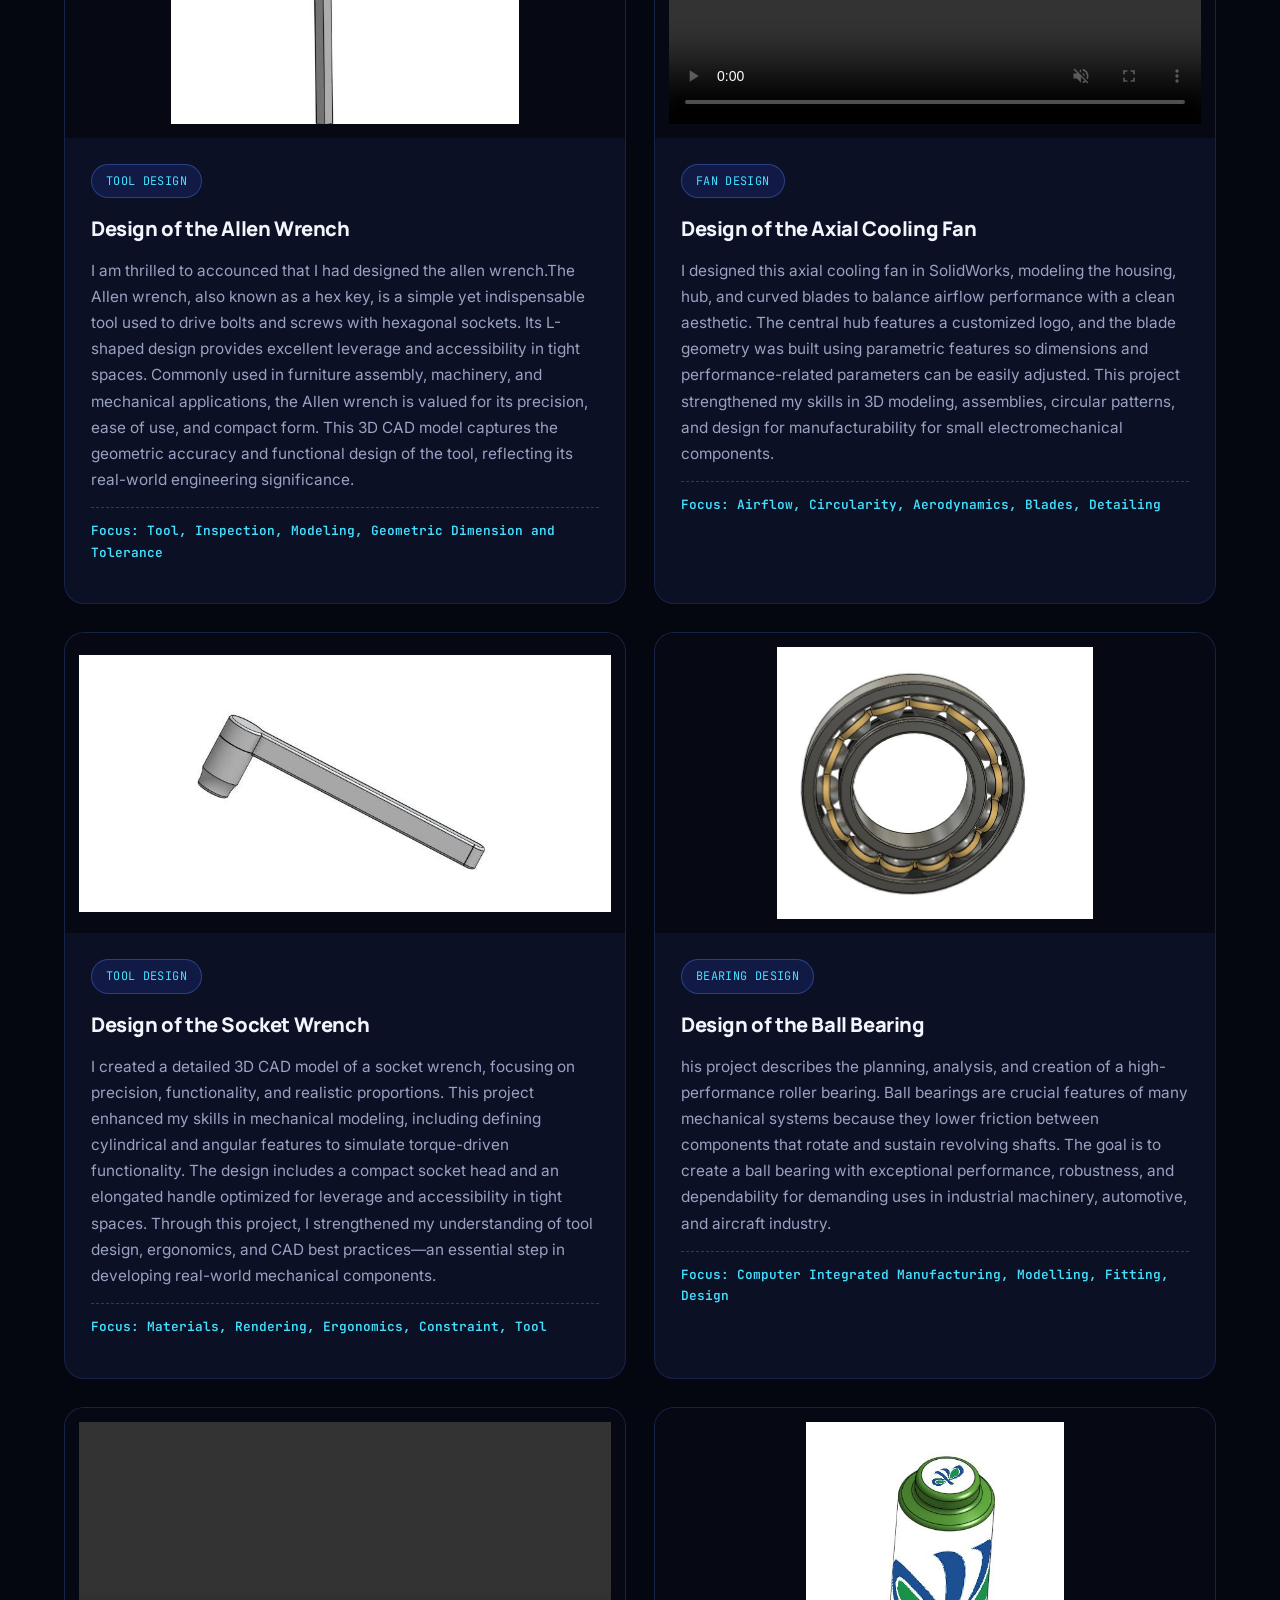
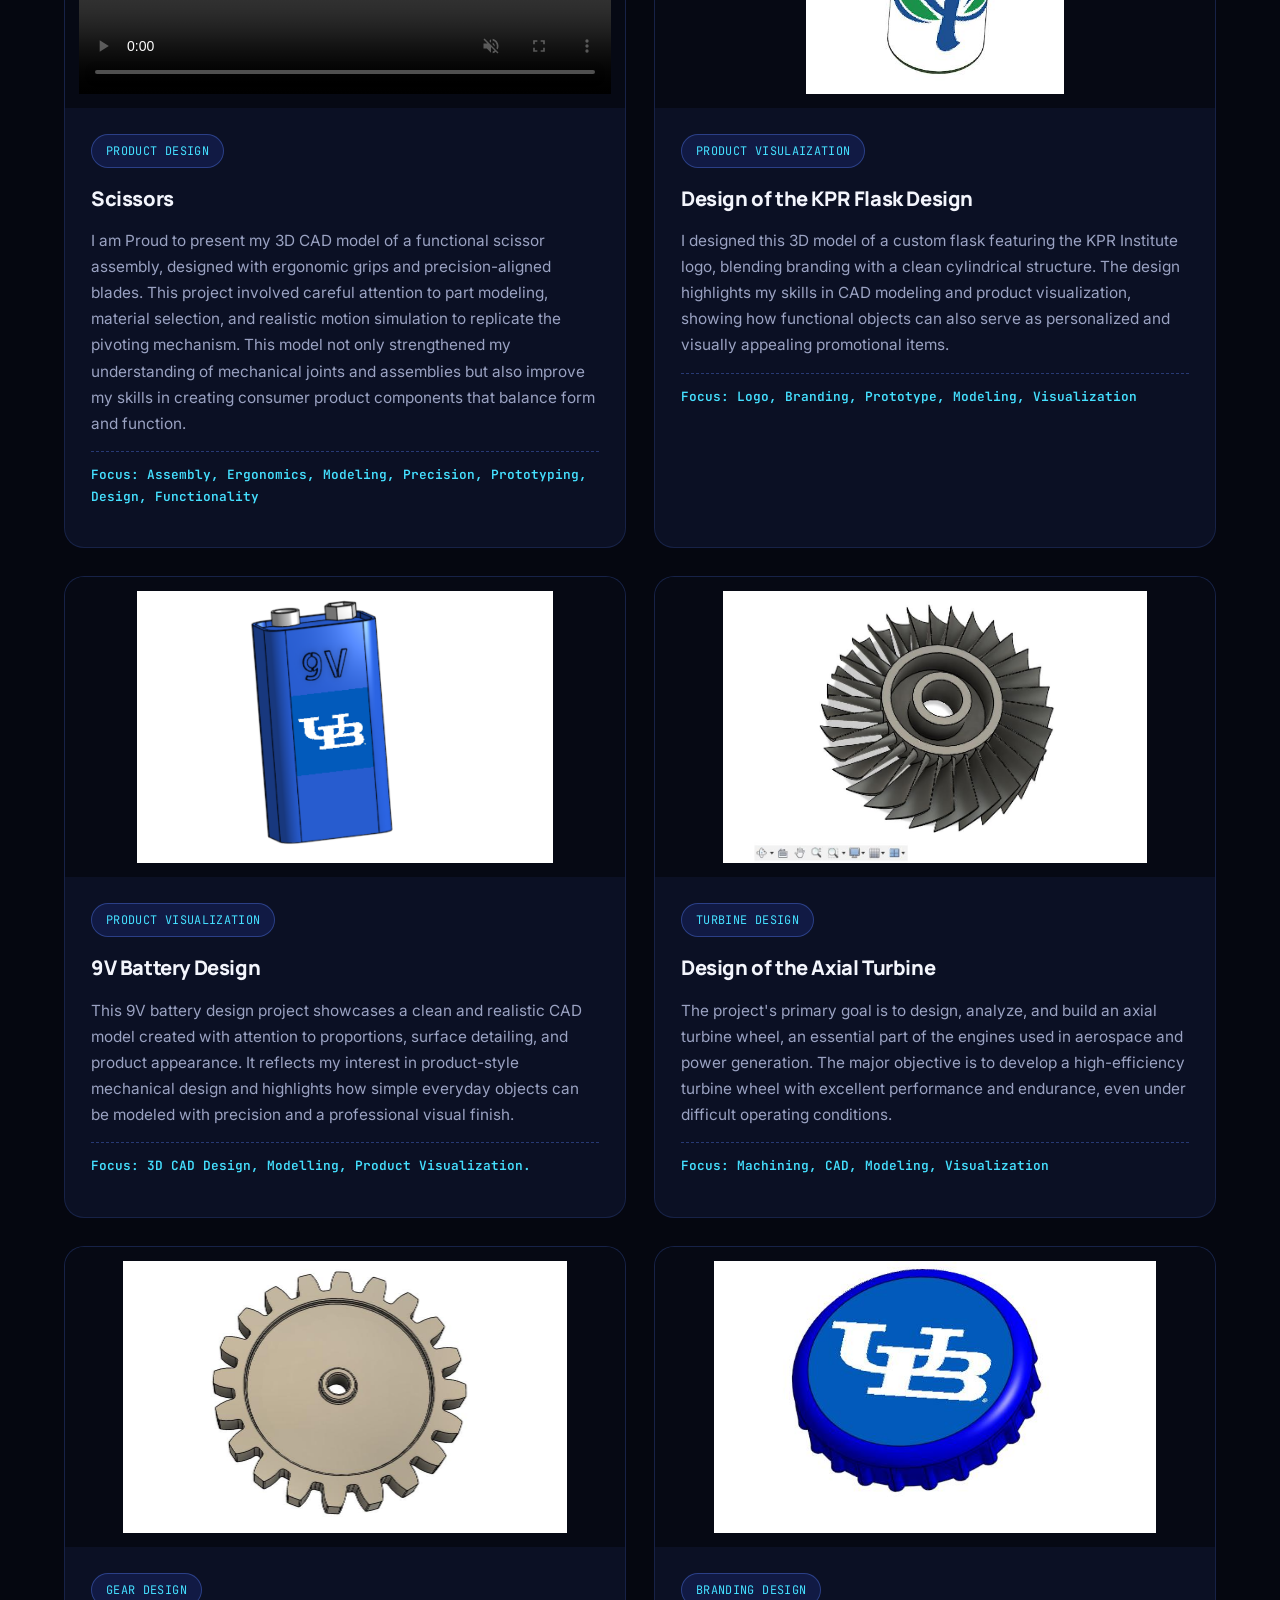
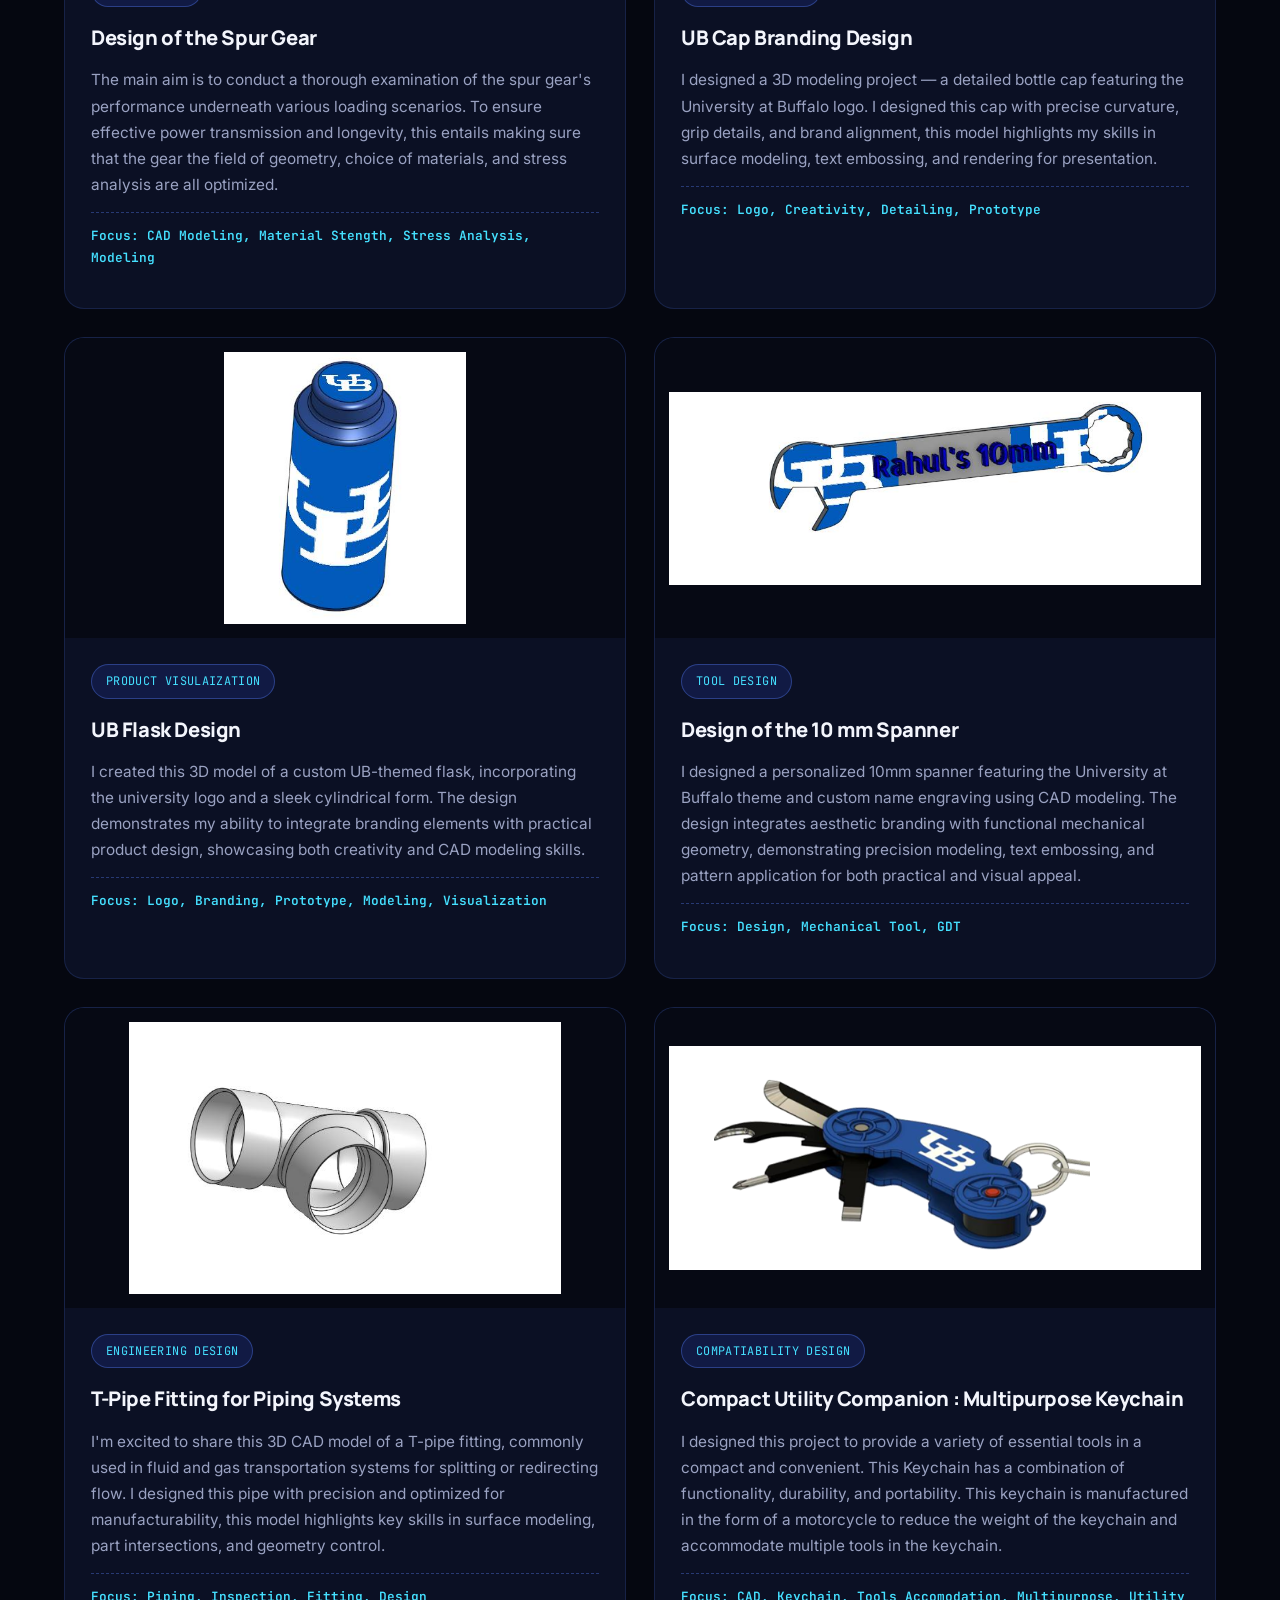
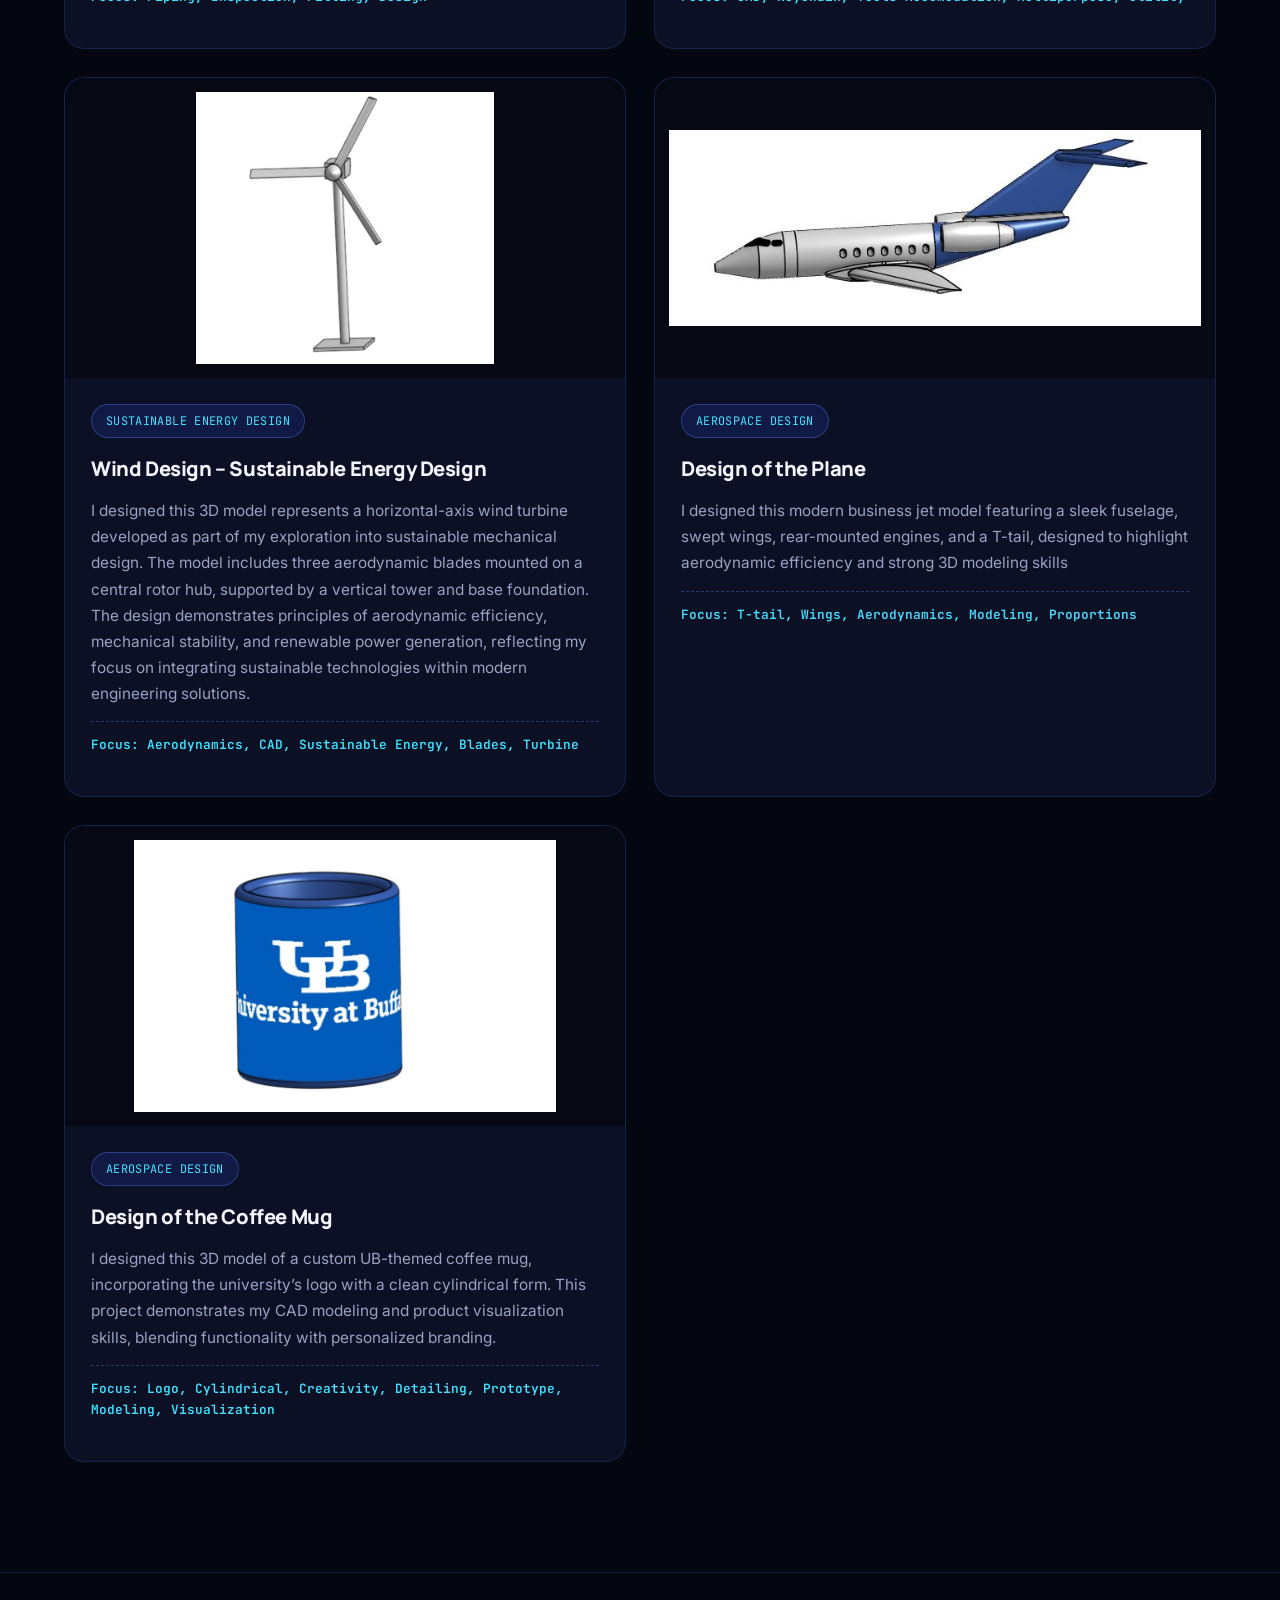
==== commit b252c2b3: "Add files via upload" ====
--- a/index.html
+++ b/index.html
@@ -12,7 +12,7 @@
 <!-- Header -->
 <header class="header">
 <div class="container navbar">
-<a class="brand" href="#Home" id="top"><span class="brand-mark">RAJ</span><span class="brand-name">Rahul A J</span></a>
+<a class="brand" href="#Home" id="top"><span class="brand-mark">R.</span><span class="brand-name">Rahul</span></a>
 <button aria-label="Toggle menu" class="menu-toggle" id="menuToggle">
         ☰
       </button>
@@ -52,7 +52,7 @@
 
 <div class="clip-frame"><img alt="Rahul design and engineering work" src="Quick Return Mechanism.jpeg"/></div></div>
 <div class="about-text reveal">
-<div class="section-marker reveal"><span class="marker-num">Profile</span></div><h2>About This Website</h2>
+<div class="section-marker reveal"><span class="marker-num">01</span><span class="marker-label">PROFILE</span></div><h2>About This Website</h2>
 <p>
           This website was developed to showcase my design projects in a more complete
           website format rather than a traditional portfolio structure. It serves as a
@@ -71,7 +71,7 @@
 <!-- Design Work -->
 <section class="section dark-section" id="Design-work">
 <div class="container">
-<div class="section-marker reveal"><span class="marker-num">Capabilities</span></div><h2 class="section-title reveal">Design Work</h2>
+<div class="section-marker reveal"><span class="marker-num">02</span><span class="marker-label">CAPABILITIES</span></div><h2 class="section-title reveal">Design Work</h2>
 <div class="design-grid">
 <div class="design-card reveal glow-card">
 <h3 class="glow-text">CAD Modeling</h3>
@@ -125,7 +125,7 @@
 <!-- Projects -->
 <section class="section projects-section" id="Projects">
 <div class="container">
-<div class="section-marker reveal"><span class="marker-num">My Work</span></div><h2 class="section-title dark-title reveal">Featured Projects</h2>
+<div class="section-marker reveal"><span class="marker-num">03</span><span class="marker-label">SELECTED WORK</span></div><h2 class="section-title dark-title reveal">Featured Projects</h2>
 <div class="projects-grid">
 <article class="project-card reveal glow-card"><div class="media-wrap"><img alt="Go kart chassis CAD design" class="project-media" src="Go Kart Chassis Design.jpeg"/></div>
 
@@ -157,7 +157,7 @@
             </p>
 </div>
 </article>
-<article class="project-card reveal glow-card"><div class="media-wrap"><video autoplay="" class="project-media" controls="" loop="" muted="">
+<article class="project-card reveal glow-card"><div class="media-wrap"><video autoplay="" playsinline="" webkit-playsinline="" class="project-media" controls="" loop="" muted="" preload="metadata">
 <source src="Video 7.mp4" type="video/mp4"/>
 </video></div>
 
@@ -219,7 +219,7 @@
             </p>
 </div>
 </article>
-<article class="project-card reveal glow-card"><div class="media-wrap"><video autoplay="" class="project-media" controls="" loop="" muted="">
+<article class="project-card reveal glow-card"><div class="media-wrap"><video autoplay="" playsinline="" webkit-playsinline="" class="project-media" controls="" loop="" muted="" preload="metadata">
 <source src="Video 4.mp4" type="video/mp4">
 </source></video></div>
 
@@ -265,7 +265,7 @@
             </p>
 </div>
 </article>
-<article class="project-card reveal glow-card"><div class="media-wrap"><video autoplay="" class="project-media" controls="" loop="" muted="">
+<article class="project-card reveal glow-card"><div class="media-wrap"><video autoplay="" playsinline="" webkit-playsinline="" class="project-media" controls="" loop="" muted="" preload="metadata">
 <source src="Video 5.mp4" type="video/mp4"/>
 </video></div>
 
@@ -298,7 +298,7 @@
          </p>
 </div>
 </article>
-<article class="project-card reveal glow-card"><div class="media-wrap"><video autoplay="" class="project-media" controls="" loop="" muted="">
+<article class="project-card reveal glow-card"><div class="media-wrap"><video autoplay="" playsinline="" webkit-playsinline="" class="project-media" controls="" loop="" muted="" preload="metadata">
 <source src="Video 1.mp4" type="video/mp4"/>
 </video></div>
 
@@ -386,7 +386,7 @@
             </p>
 </div>
 </article>
-<article class="project-card reveal glow-card"><div class="media-wrap"><video autoplay="" class="project-media" controls="" loop="" muted="">
+<article class="project-card reveal glow-card"><div class="media-wrap"><video autoplay="" playsinline="" webkit-playsinline="" class="project-media" controls="" loop="" muted="" preload="metadata">
 <source src="Video 2.mp4" type="video/mp4"/>
 </video></div>
 
@@ -416,7 +416,7 @@
             </p>
 </div>
 </article>
-<article class="project-card reveal glow-card"><div class="media-wrap"><video autoplay="" class="project-media" controls="" loop="" muted="">
+<article class="project-card reveal glow-card"><div class="media-wrap"><video autoplay="" playsinline="" webkit-playsinline="" class="project-media" controls="" loop="" muted="" preload="metadata">
 <source src="Video 6.mp4" type="video/mp4"/>
 </video></div>
 
@@ -460,7 +460,7 @@
             </p>
 </div>
 </article>
-<article class="project-card reveal glow-card"><div class="media-wrap"><video autoplay="" class="project-media" controls="" loop="" muted="">
+<article class="project-card reveal glow-card"><div class="media-wrap"><video autoplay="" playsinline="" webkit-playsinline="" class="project-media" controls="" loop="" muted="" preload="metadata">
 <source src="Video 3.mp4" type="video/mp4"/>
 </video></div>
 
@@ -650,12 +650,12 @@
 <div class="container">
 <div class="contact-footer-wrapper">
 <div class="contact-box reveal">
-<div class="section-marker"><span class="marker-num">Get in Touch</span></div><h2>Contact</h2>
+<div class="section-marker"><span class="marker-num">04</span><span class="marker-label">GET IN TOUCH</span></div><h2>Contact</h2>
 <p>
             Thank you for visiting my website. If you would like to discuss my design work,
             engineering projects, collaboration opportunities, or professional inquiries,
             please feel free to reach out.
-          </p><div class="contact-grid"><div class="contact-item glow-card"><span class="contact-icon">✉</span><div class="glow-content"><span class="contact-label">Email</span><span class="contact-value glow-text">kprrahul2018@gmail.com</span></div></div><div class="contact-item glow-card"><span class="contact-icon">☎</span><div class="glow-content"><span class="contact-label">Phone</span><span class="contact-value glow-text">+919677621065</span></div></div><div class="contact-item glow-card"><span class="contact-icon">◎</span><div class="glow-content"><span class="contact-label">Location</span><span class="contact-value glow-text">India</span></div></div></div>
+          </p><div class="contact-grid"><div class="contact-item glow-card"><span class="contact-icon">✉</span><div class="glow-content"><span class="contact-label">Email</span><span class="contact-value glow-text">kprrahul2018@gmail.com</span></div></div><div class="contact-item glow-card"><span class="contact-icon">☎</span><div class="glow-content"><span class="contact-label">Phone</span><span class="contact-value glow-text">+19085606464</span></div></div><div class="contact-item glow-card"><span class="contact-icon">◎</span><div class="glow-content"><span class="contact-label">Location</span><span class="contact-value glow-text">United States</span></div></div></div>
 
 
 
@@ -666,7 +666,7 @@
 <footer class="site-footer">
 <div class="container">
 <p class="footer-copy">© 2026 Rahul Design Website. All rights reserved.</p>
-<a aria-label="Back to top" class="back-to-top" href="#Home">Back to top ↑</a></div>
+<a aria-label="Back to top" class="back-to-top" href="#top">Back to top ↑</a></div>
 </footer>
 <script src="script.js"></script>
 </body>
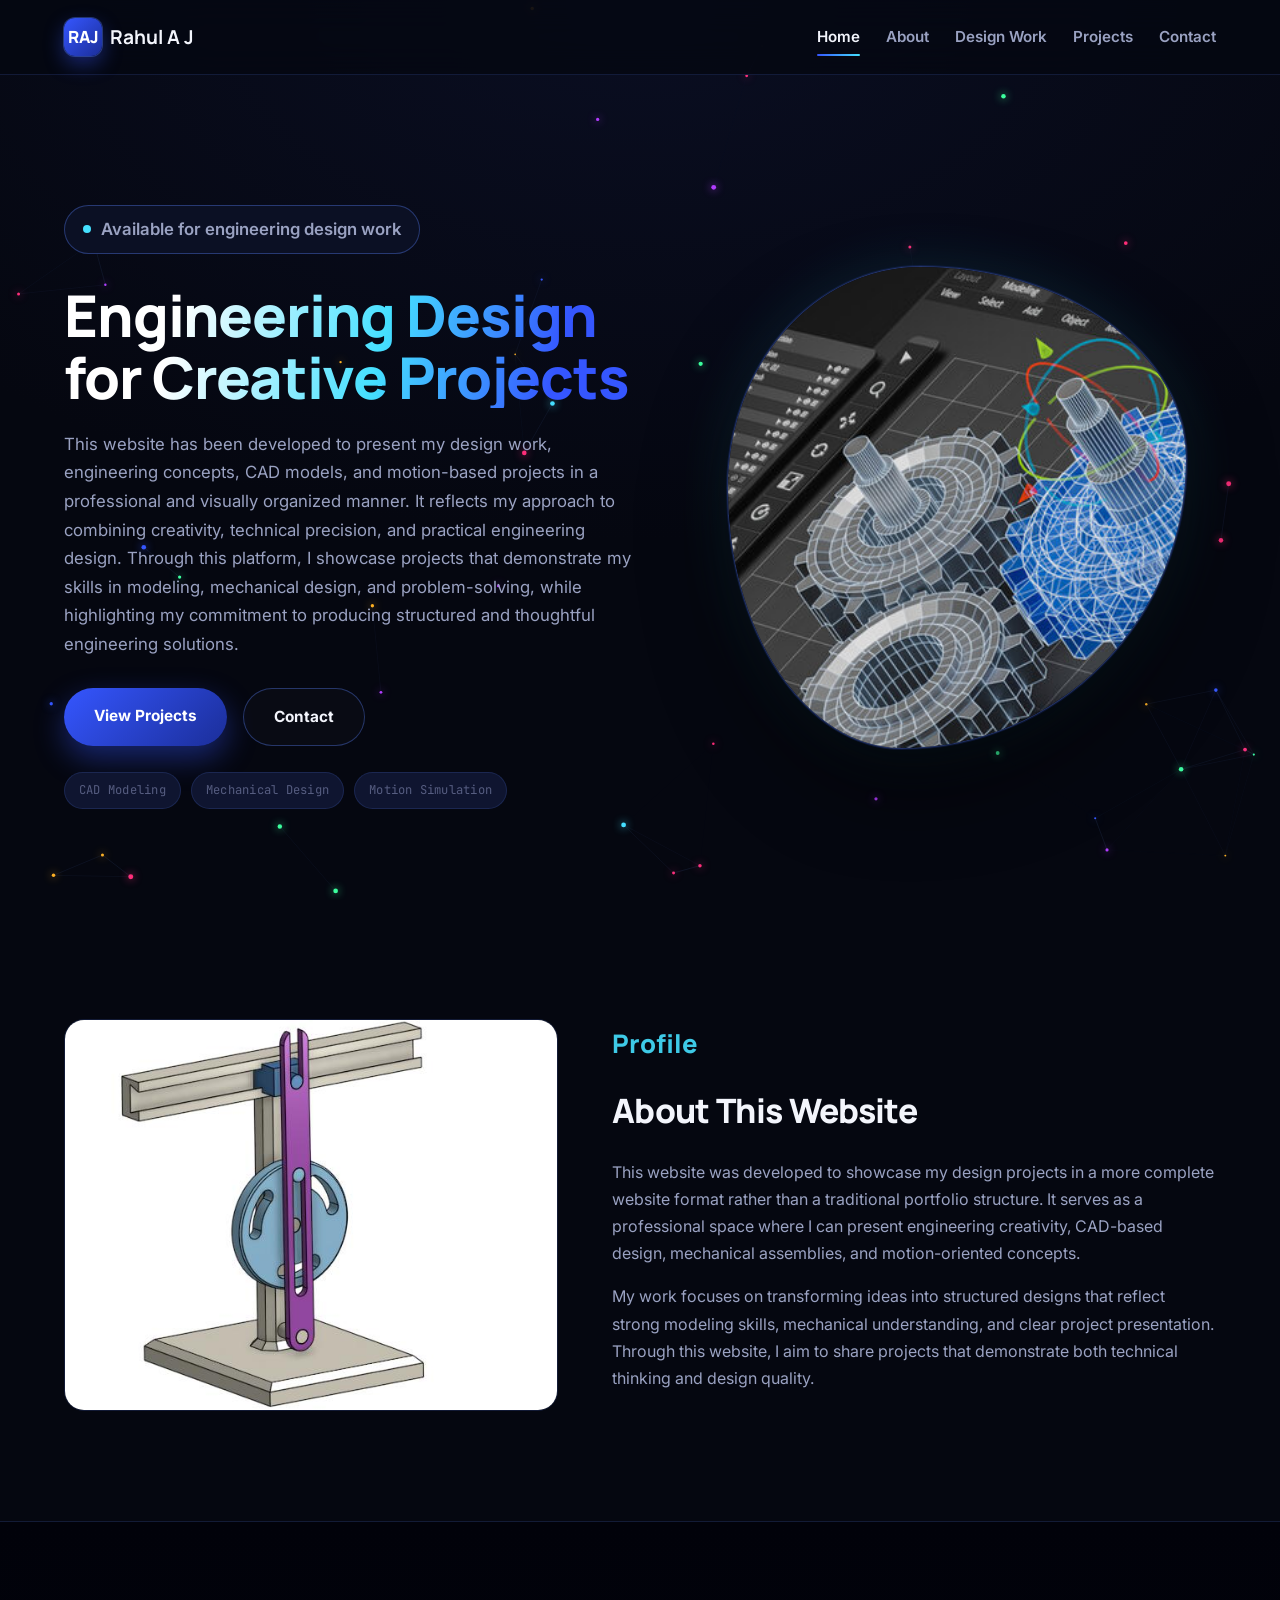
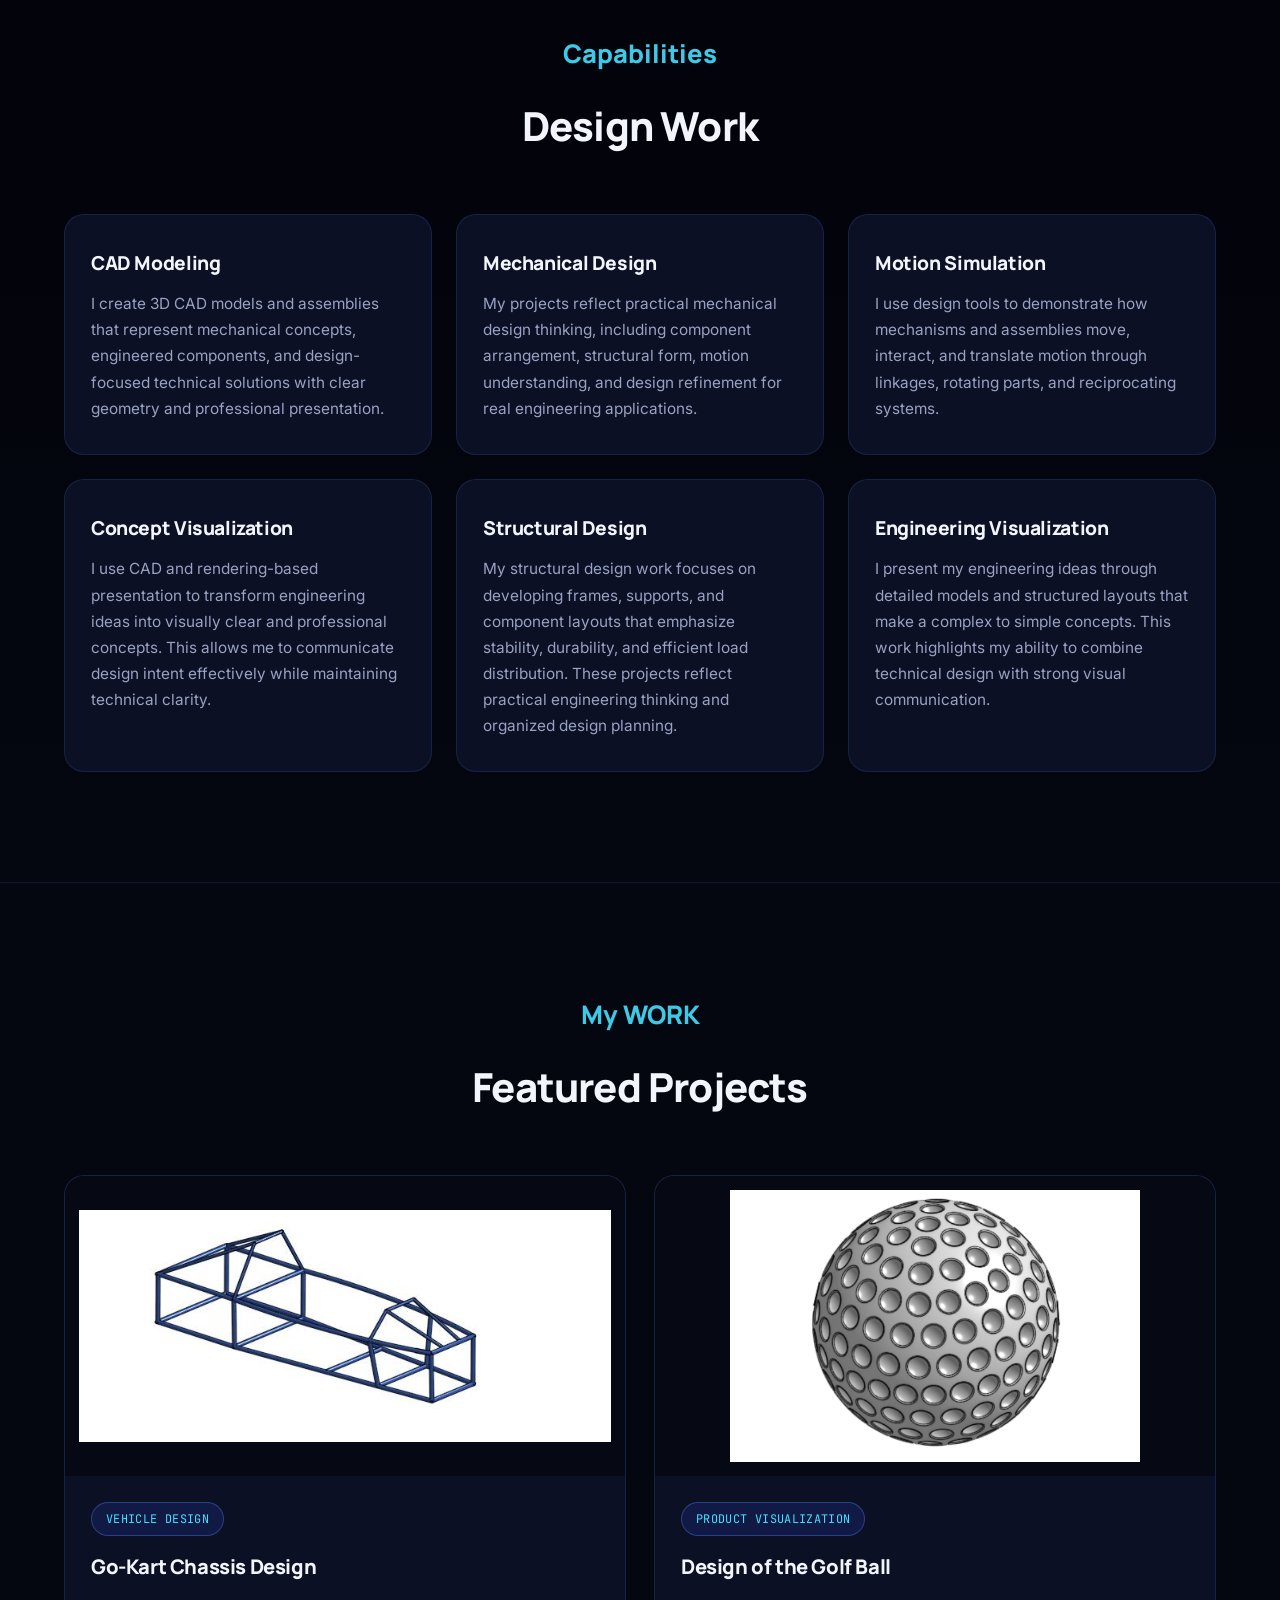
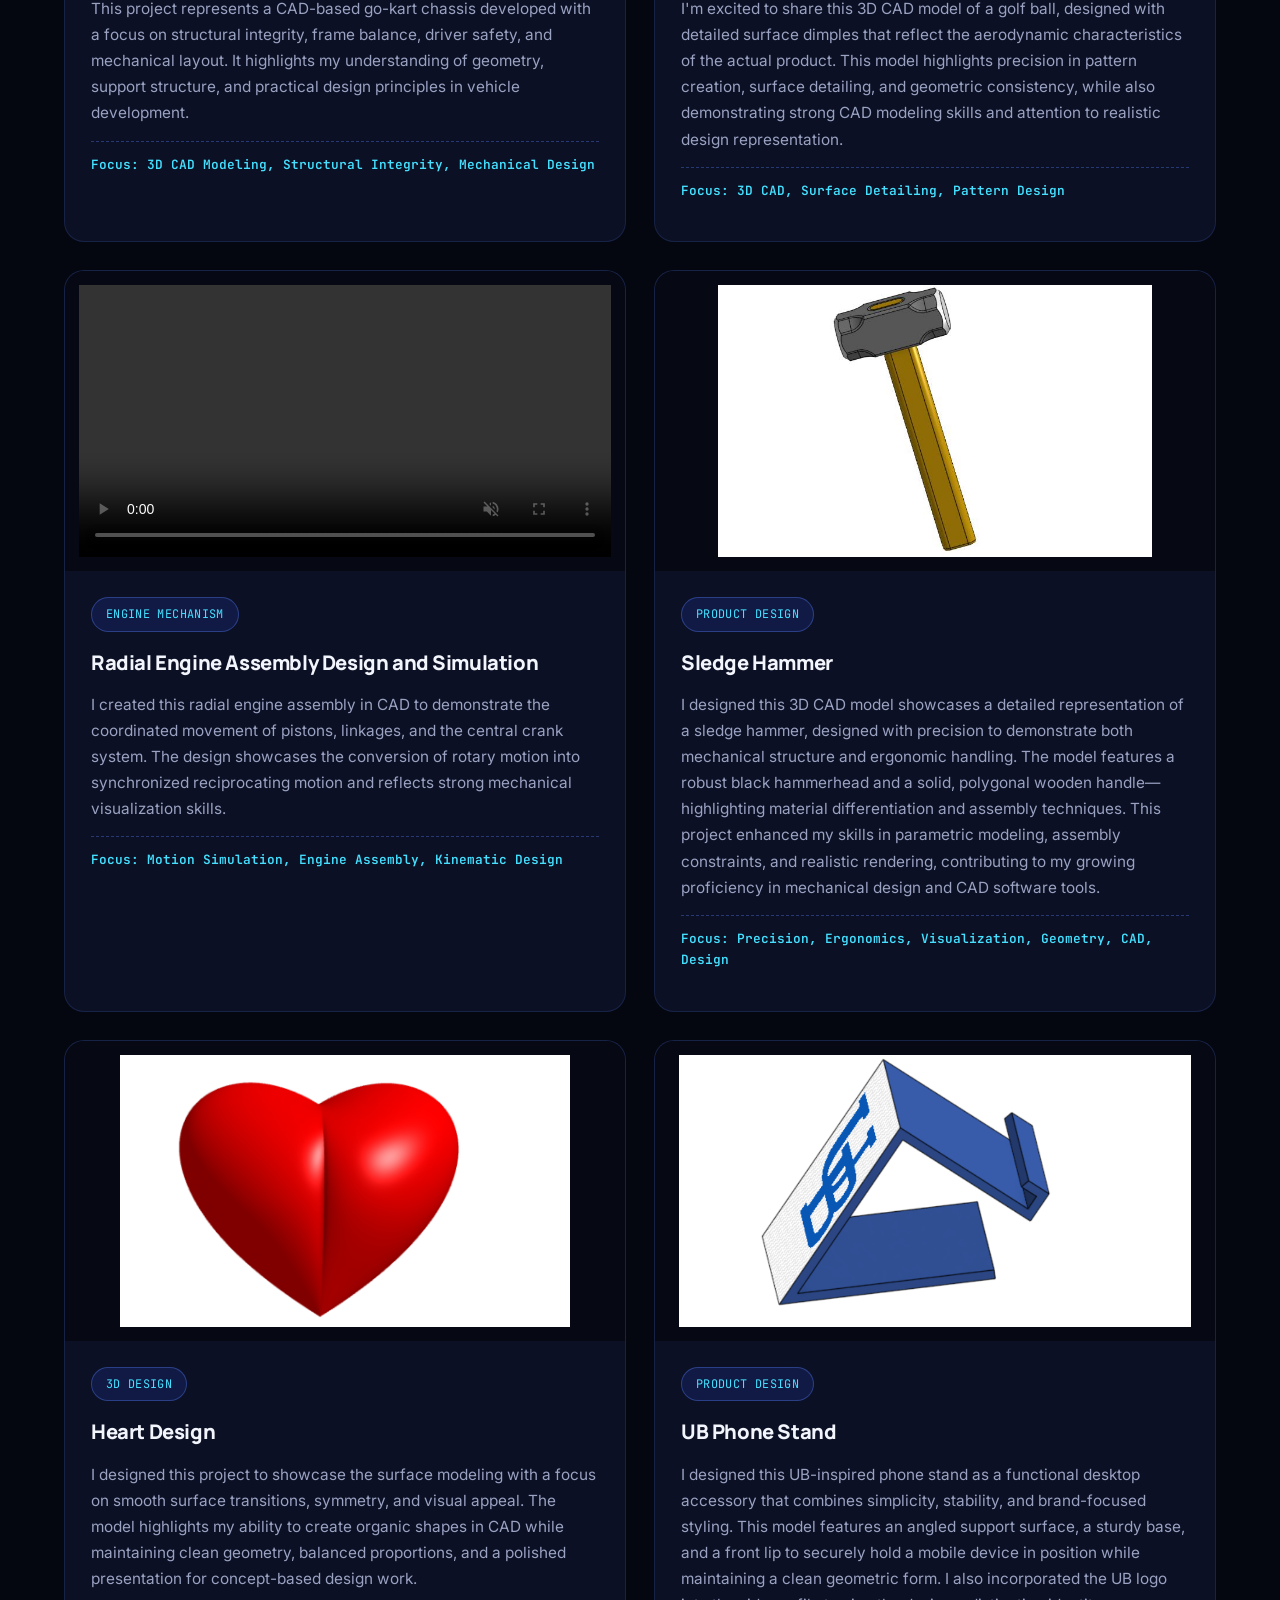
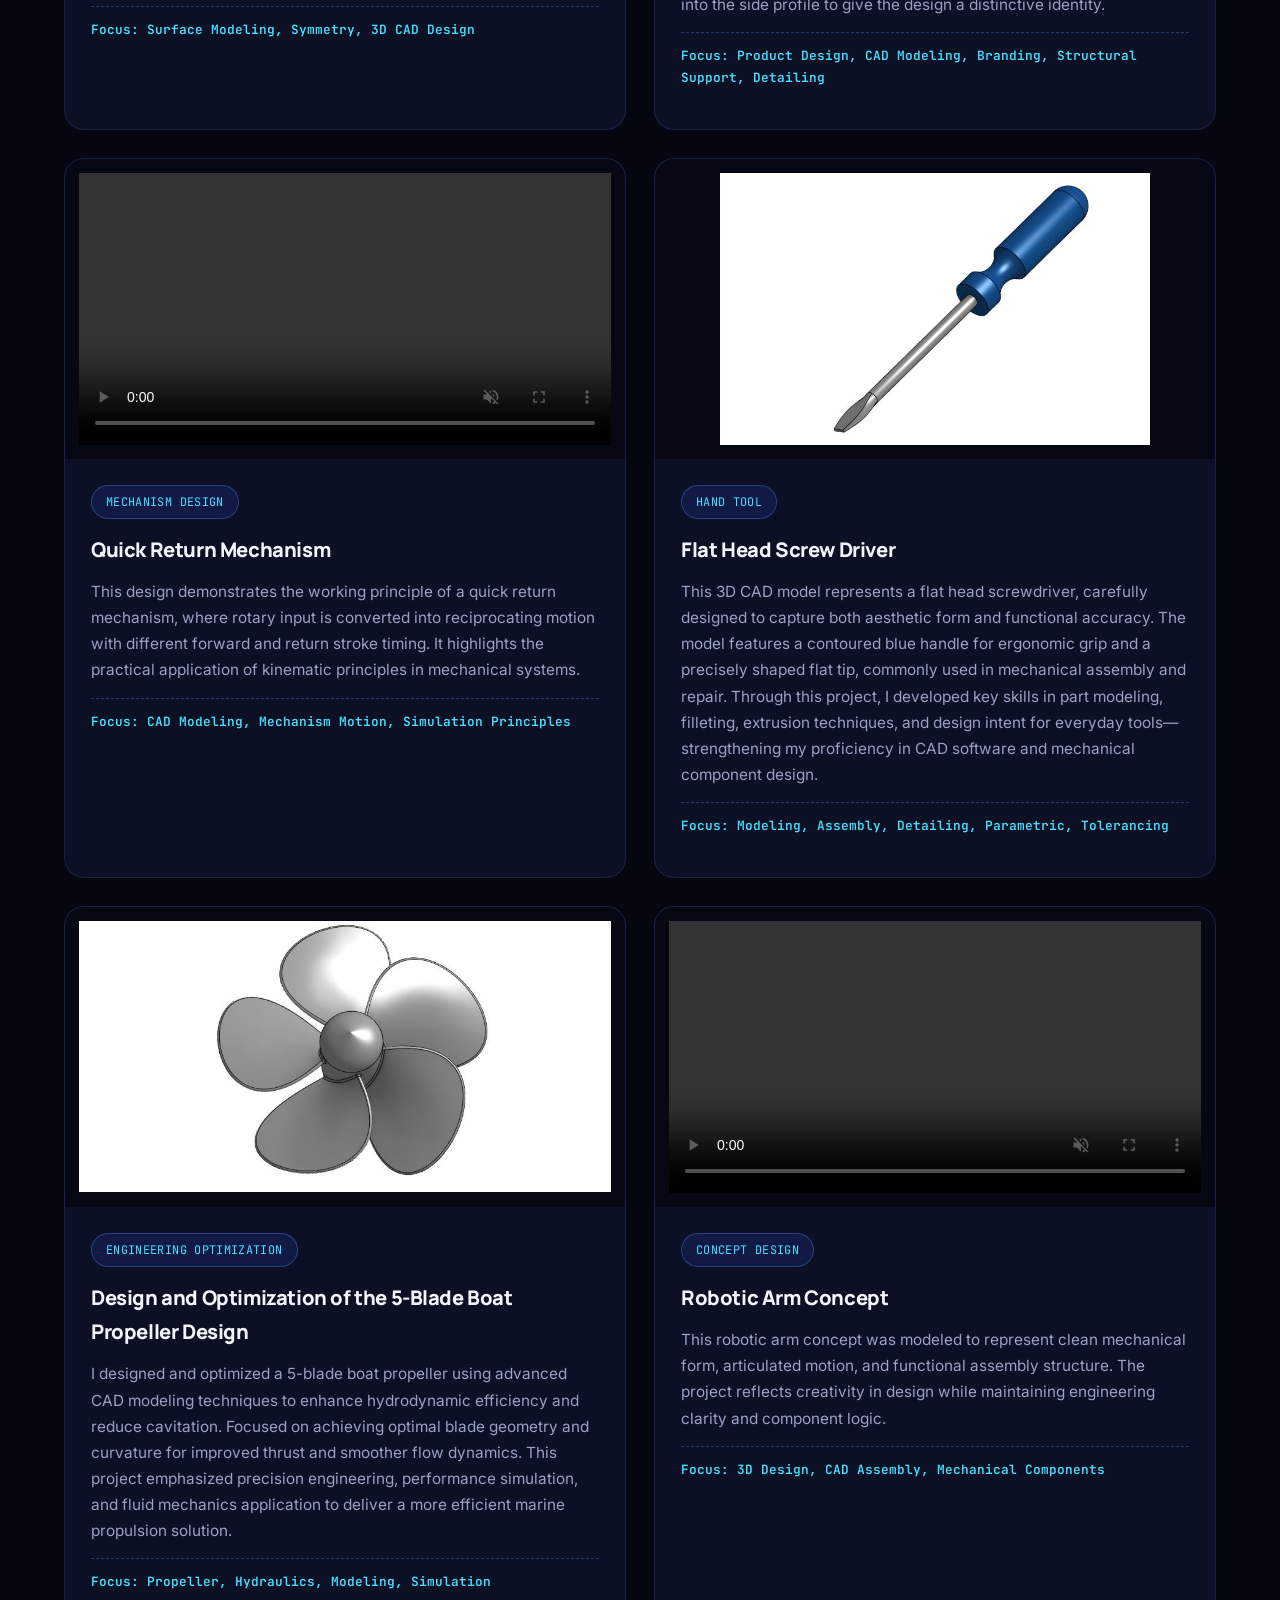
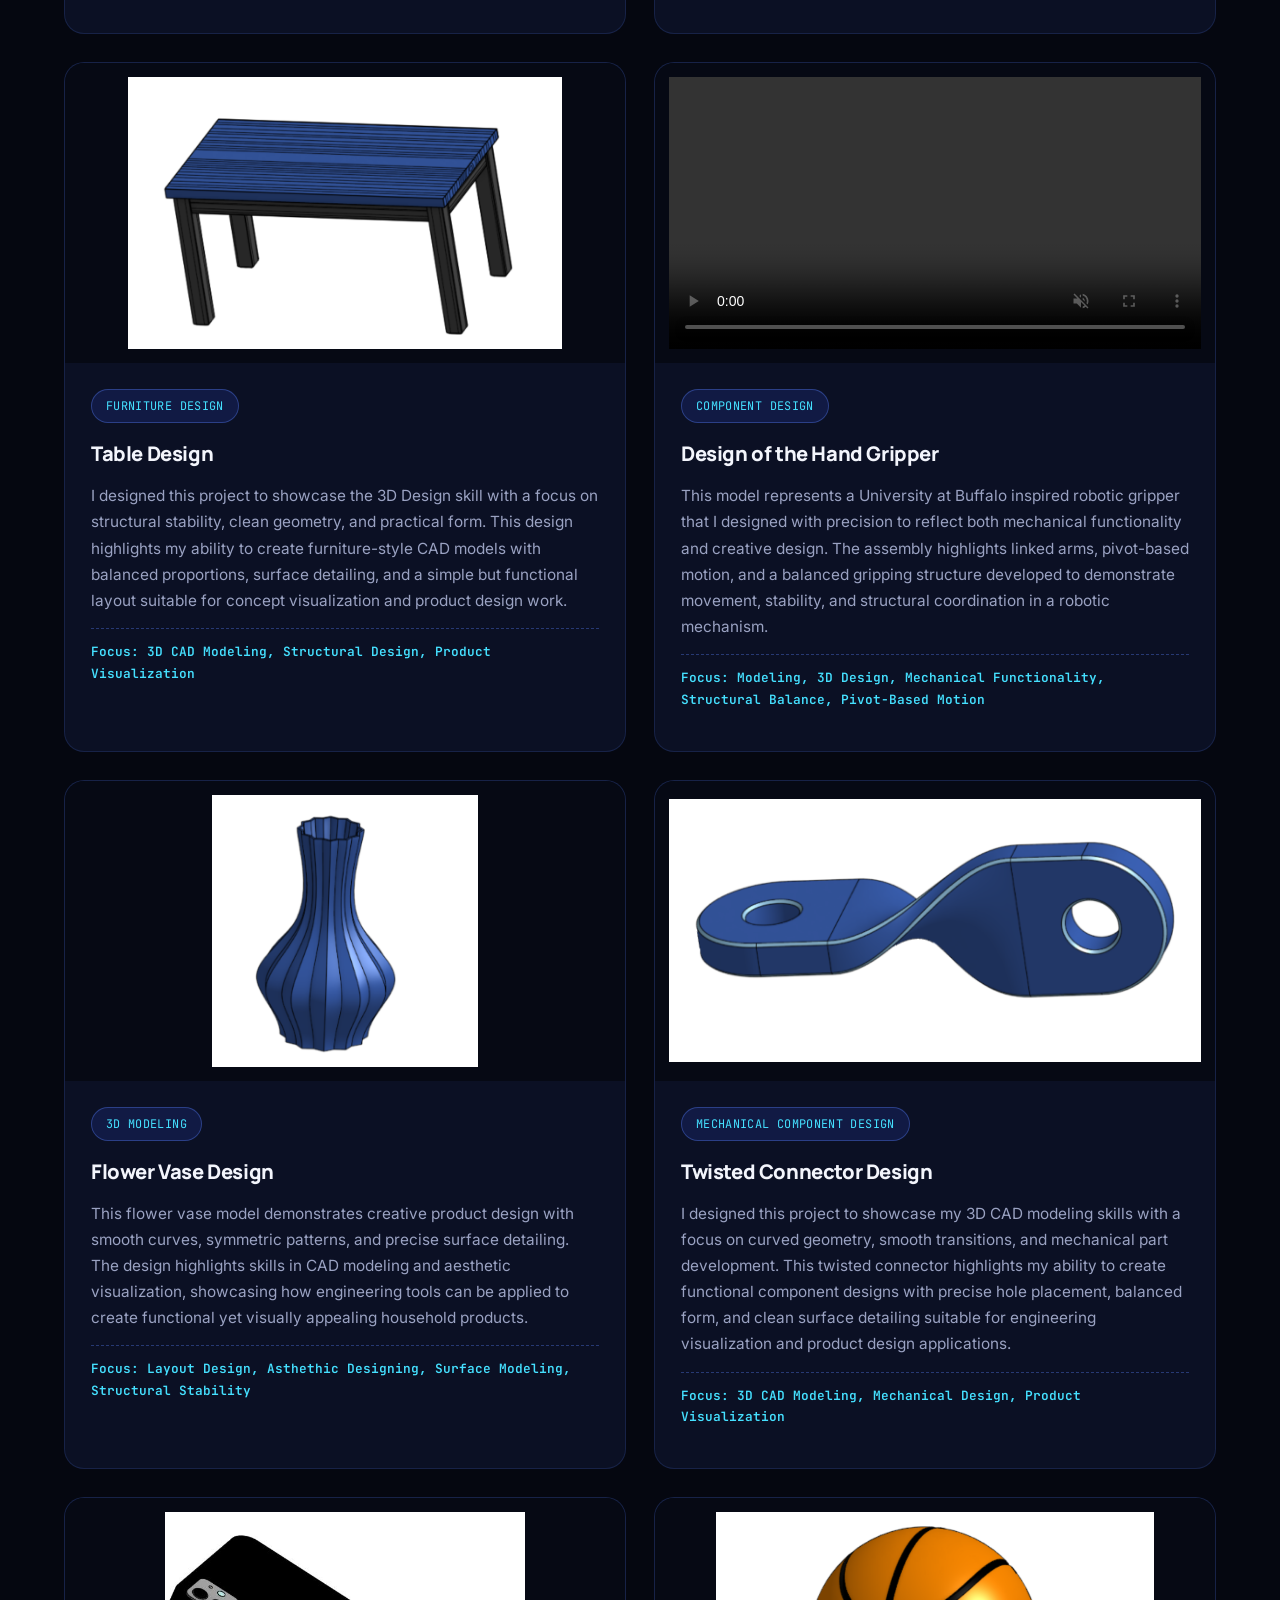
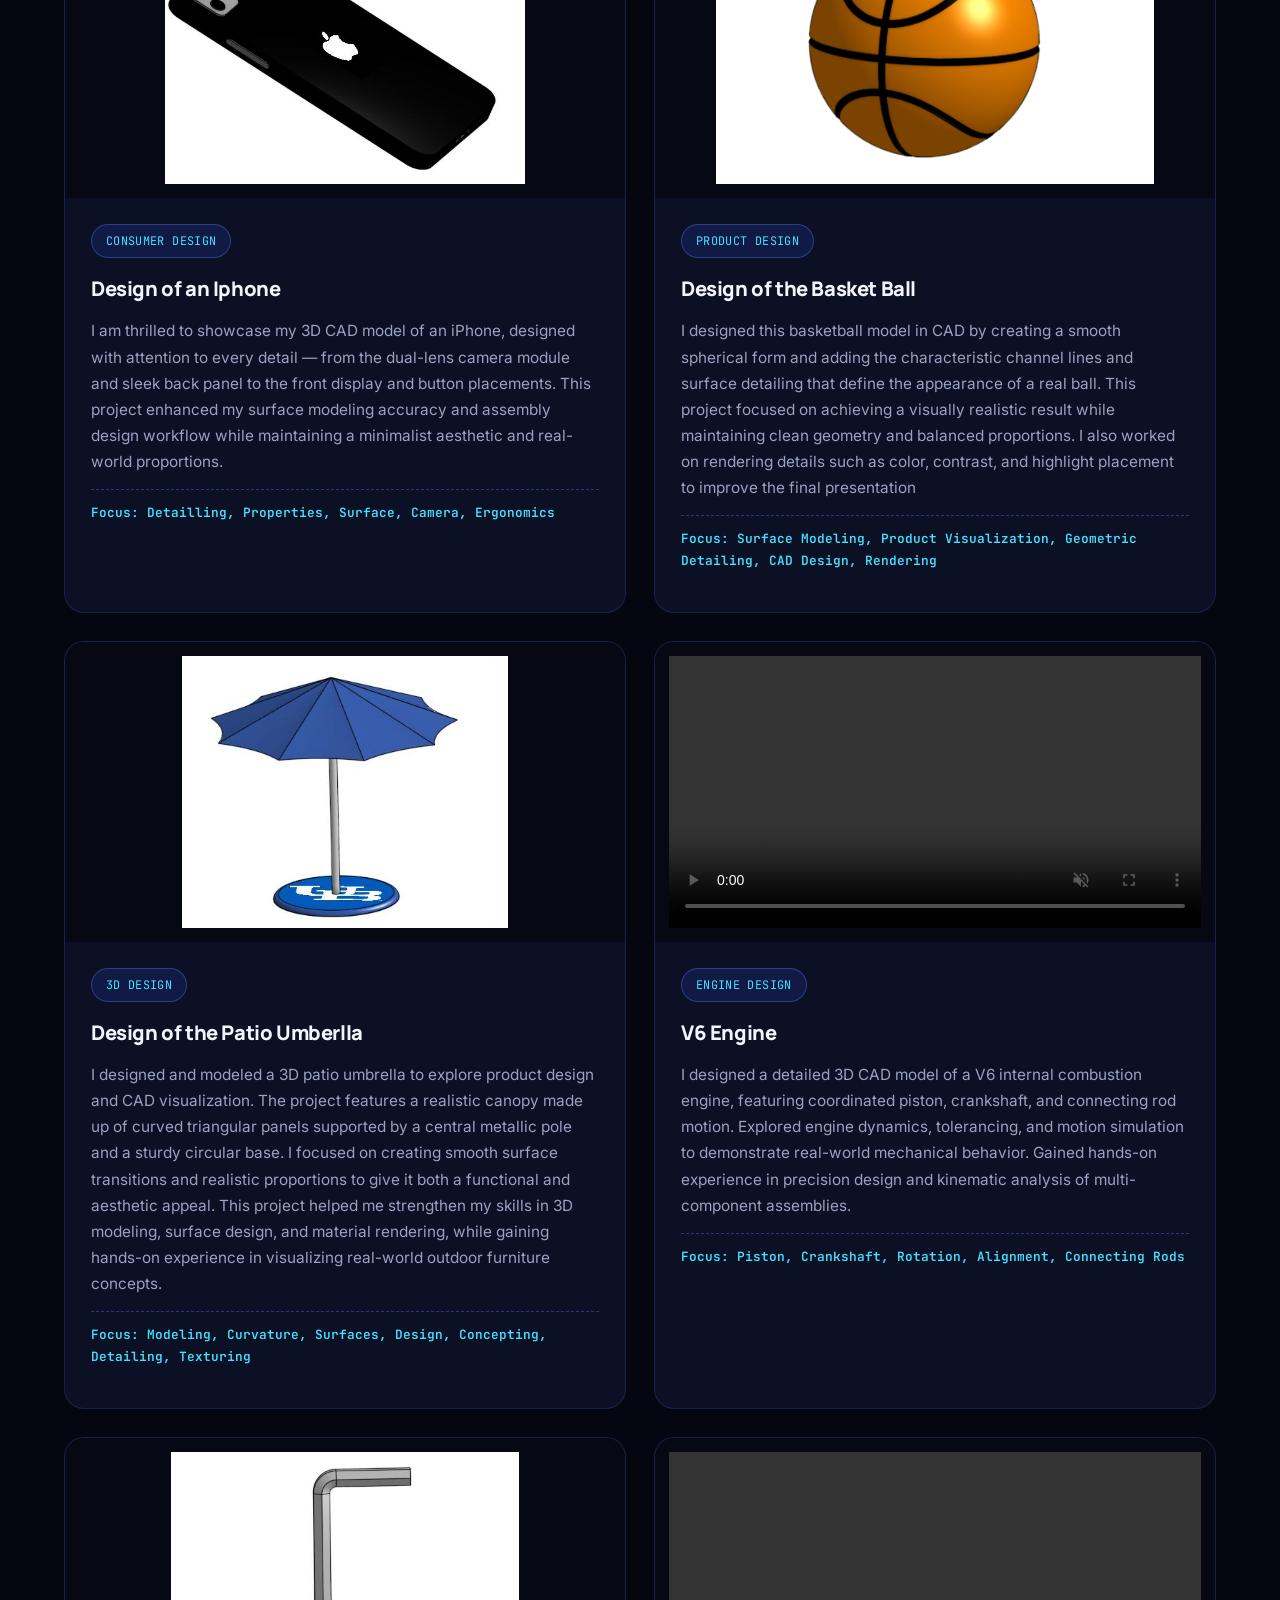
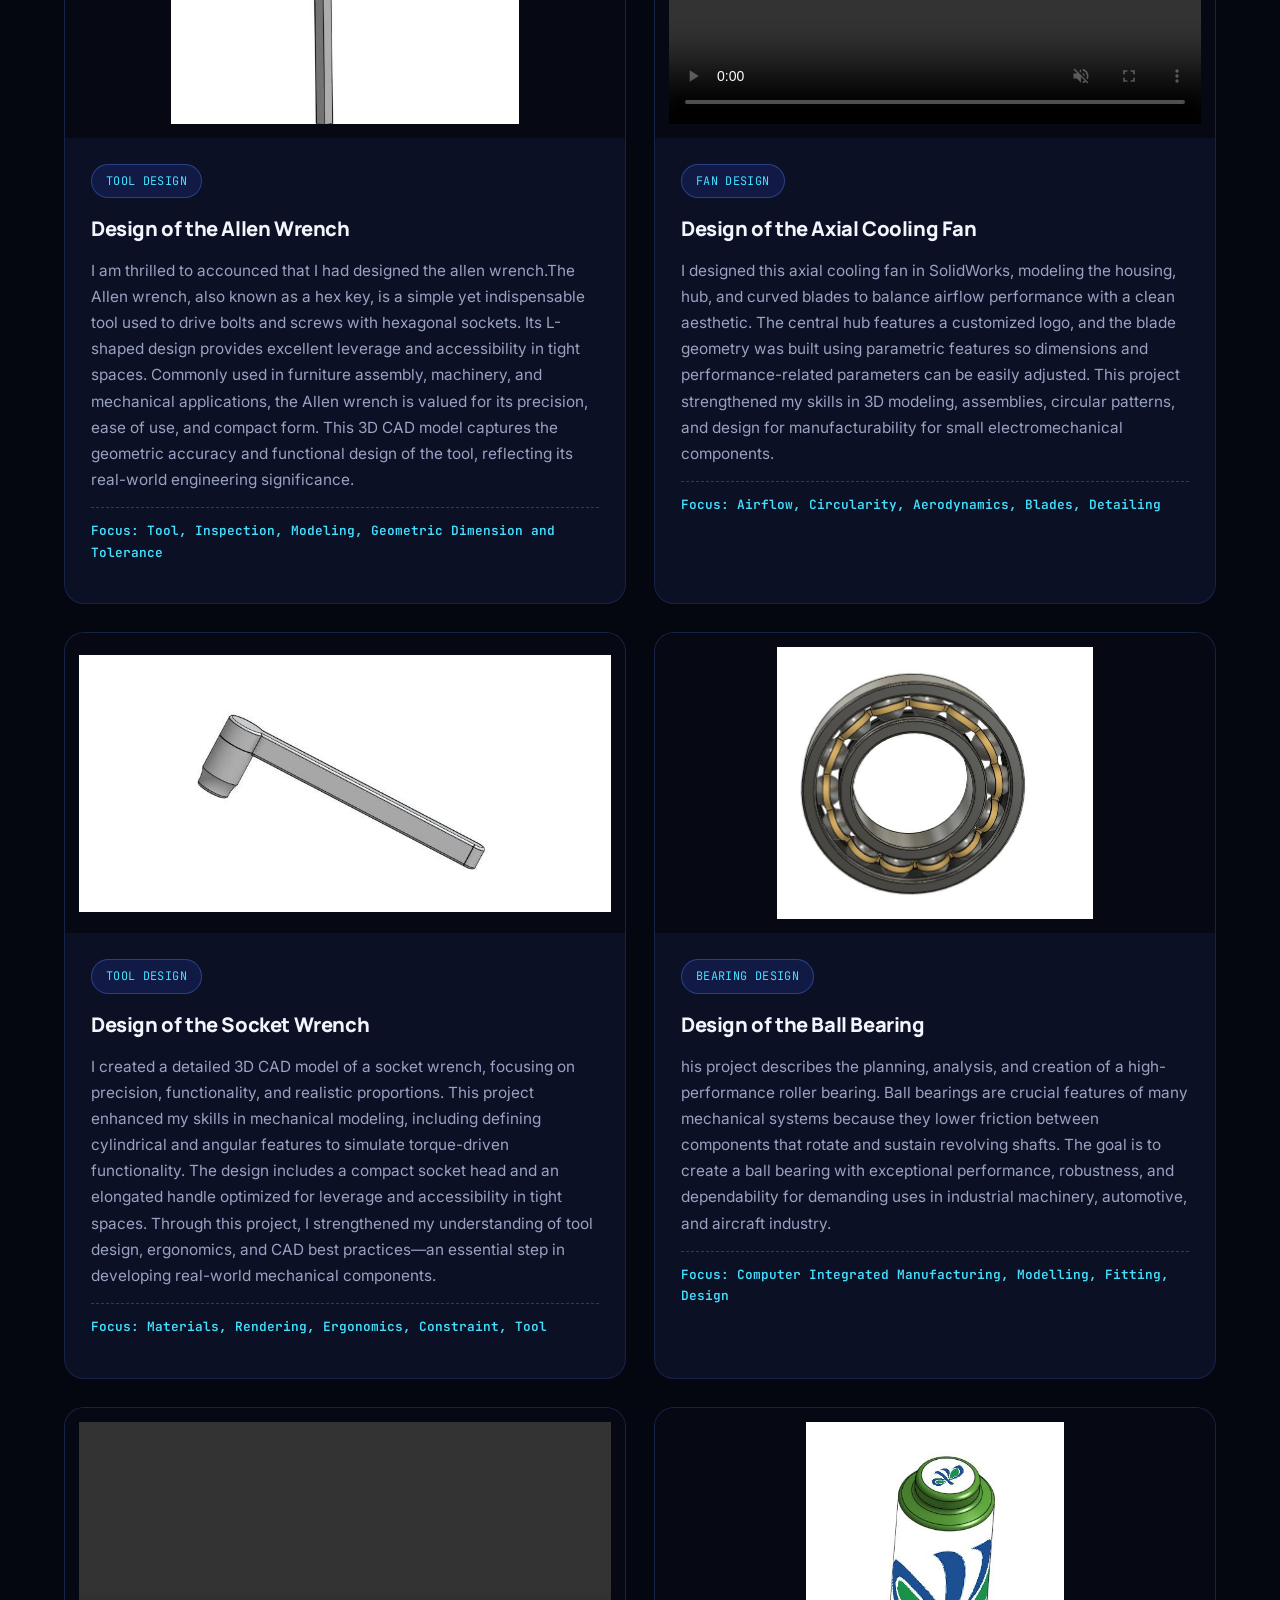
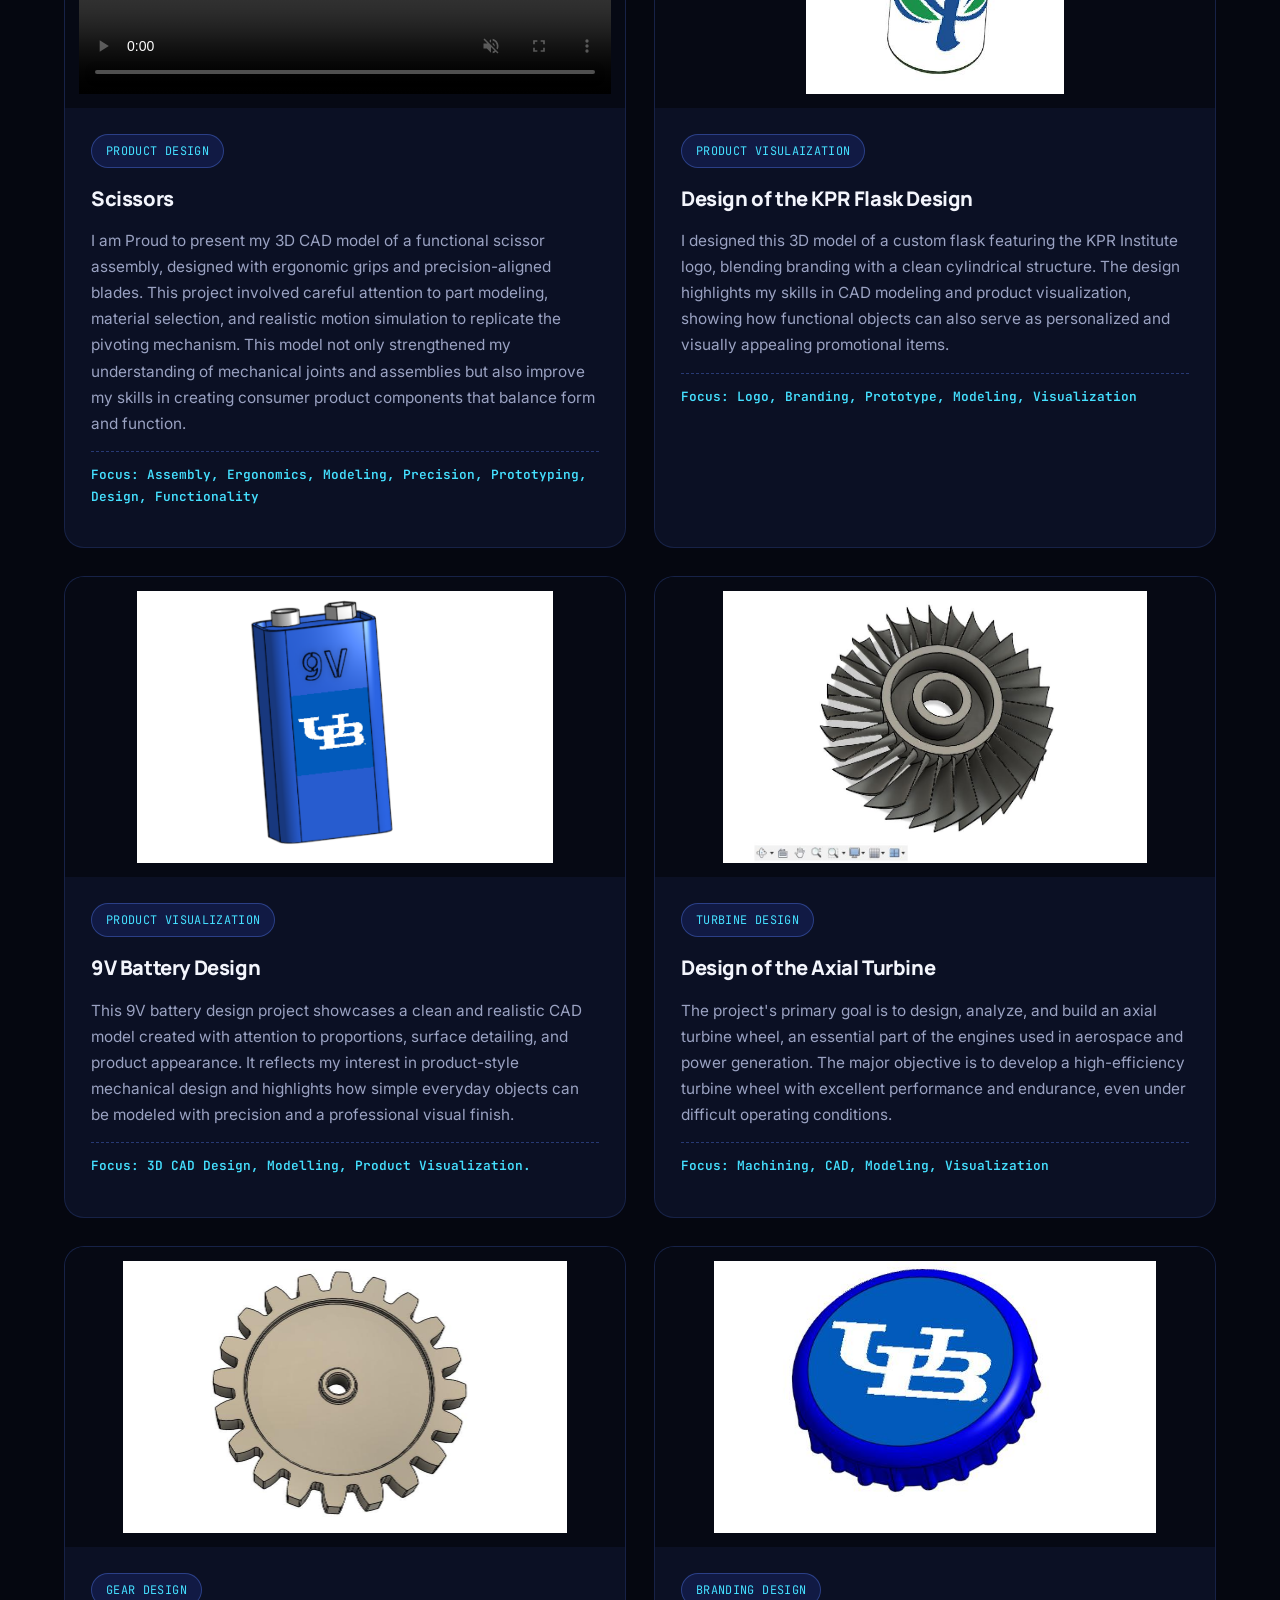
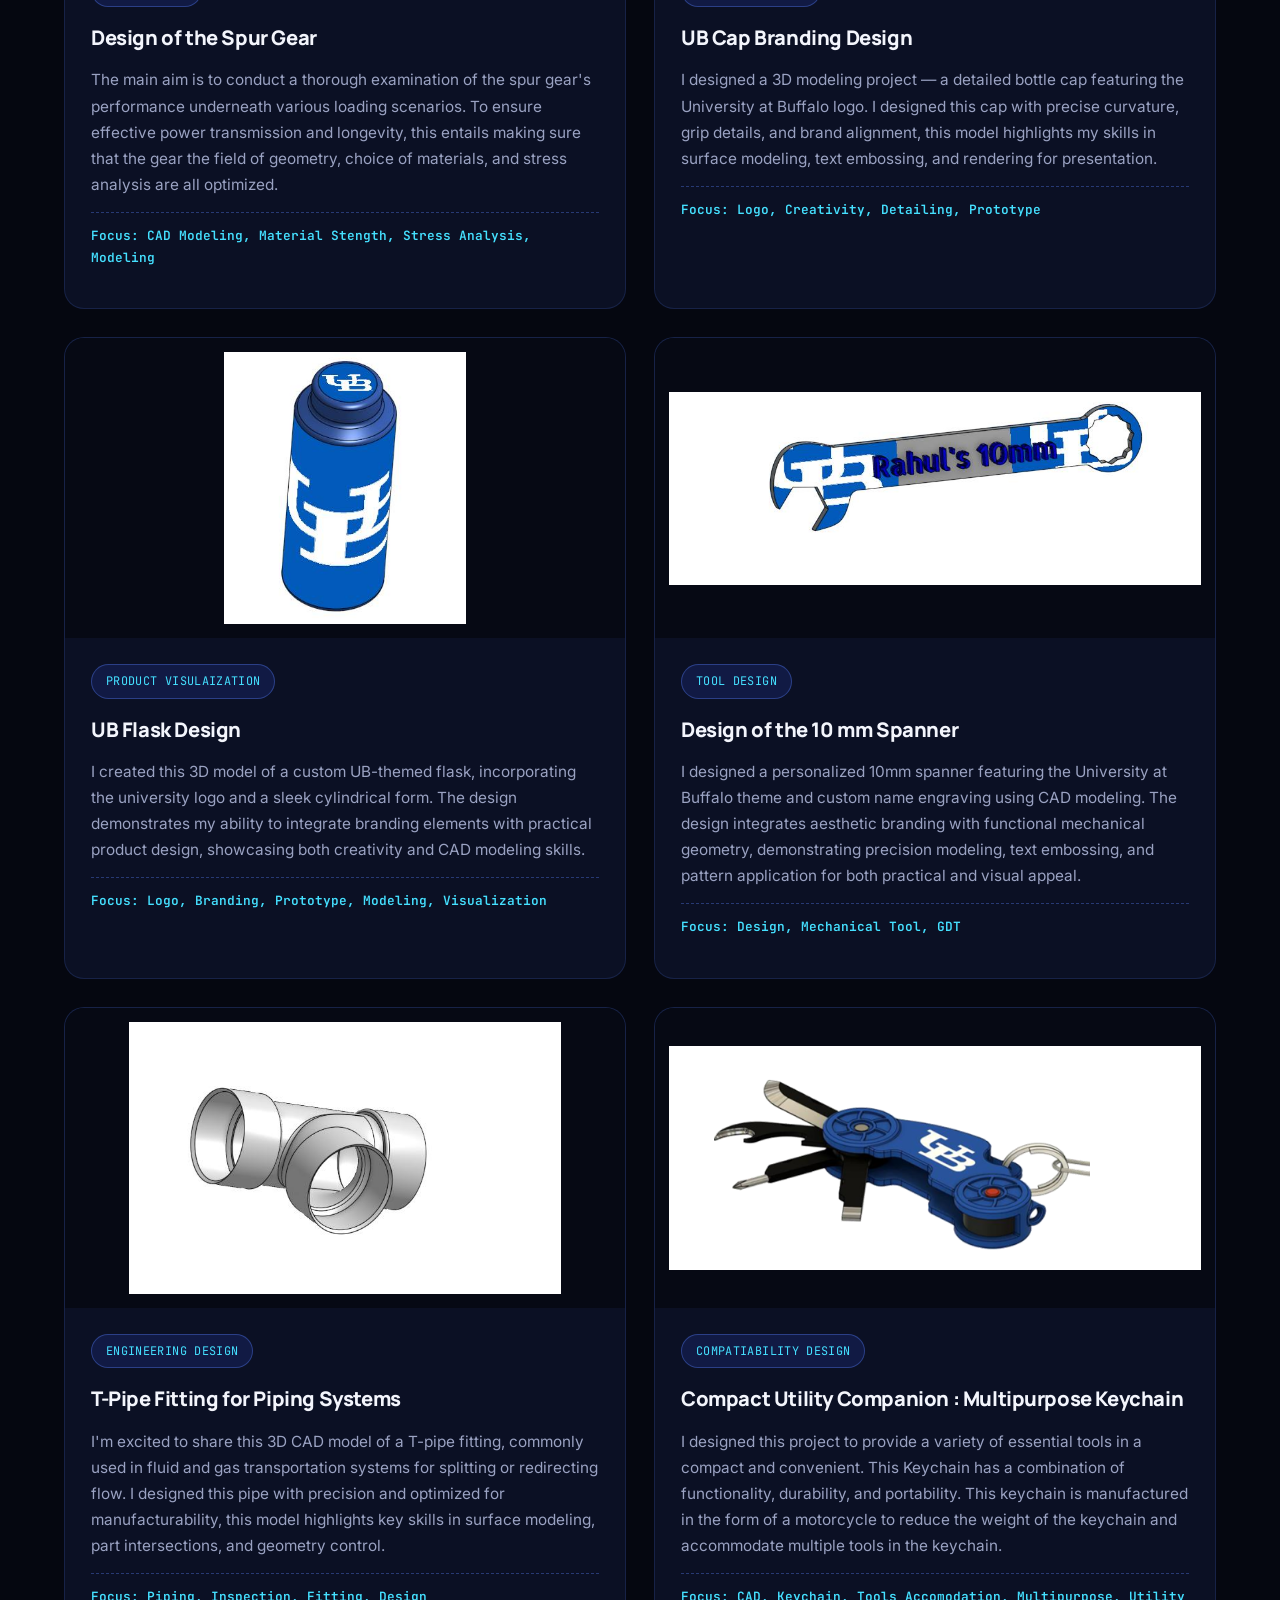
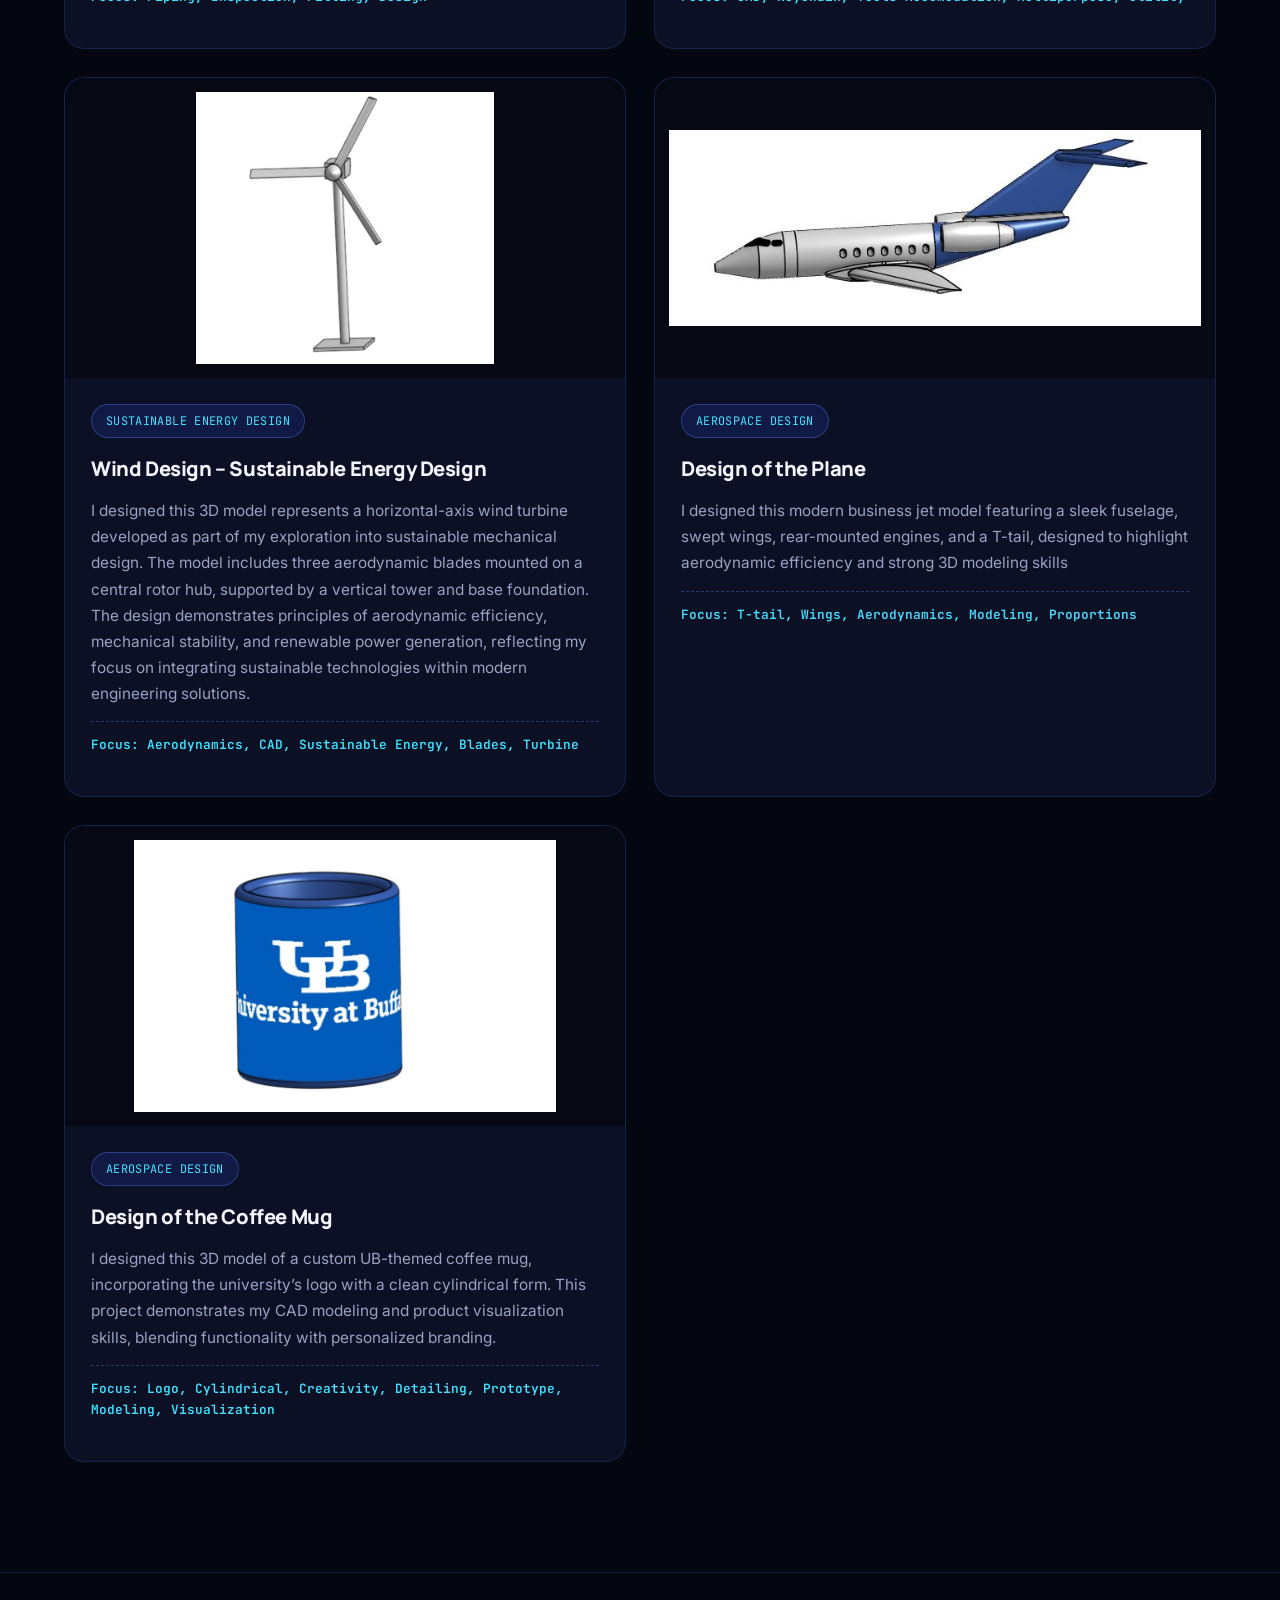
==== commit 89007b18: "update index.html" ====
--- a/index.html
+++ b/index.html
@@ -12,7 +12,7 @@
 <!-- Header -->
 <header class="header">
 <div class="container navbar">
-<a class="brand" href="#Home" id="top"><span class="brand-mark">R.</span><span class="brand-name">Rahul</span></a>
+<a class="brand" href="#Home" id="top"><span class="brand-mark">RAJ</span><span class="brand-name">Rahul A J</span></a>
 <button aria-label="Toggle menu" class="menu-toggle" id="menuToggle">
         ☰
       </button>
@@ -52,7 +52,7 @@
 
 <div class="clip-frame"><img alt="Rahul design and engineering work" src="Quick Return Mechanism.jpeg"/></div></div>
 <div class="about-text reveal">
-<div class="section-marker reveal"><span class="marker-num">01</span><span class="marker-label">PROFILE</span></div><h2>About This Website</h2>
+<div class="section-marker reveal"><span class="marker-num">Profile</span></div><h2>About This Website</h2>
 <p>
           This website was developed to showcase my design projects in a more complete
           website format rather than a traditional portfolio structure. It serves as a
@@ -71,7 +71,7 @@
 <!-- Design Work -->
 <section class="section dark-section" id="Design-work">
 <div class="container">
-<div class="section-marker reveal"><span class="marker-num">02</span><span class="marker-label">CAPABILITIES</span></div><h2 class="section-title reveal">Design Work</h2>
+<div class="section-marker reveal"><span class="marker-num">Capabilities</span></div><h2 class="section-title reveal">Design Work</h2>
 <div class="design-grid">
 <div class="design-card reveal glow-card">
 <h3 class="glow-text">CAD Modeling</h3>
@@ -125,7 +125,7 @@
 <!-- Projects -->
 <section class="section projects-section" id="Projects">
 <div class="container">
-<div class="section-marker reveal"><span class="marker-num">03</span><span class="marker-label">SELECTED WORK</span></div><h2 class="section-title dark-title reveal">Featured Projects</h2>
+<div class="section-marker reveal"><span class="marker-num">My WORK</span></div><h2 class="section-title dark-title reveal">Featured Projects</h2>
 <div class="projects-grid">
 <article class="project-card reveal glow-card"><div class="media-wrap"><img alt="Go kart chassis CAD design" class="project-media" src="Go Kart Chassis Design.jpeg"/></div>
 
@@ -650,12 +650,12 @@
 <div class="container">
 <div class="contact-footer-wrapper">
 <div class="contact-box reveal">
-<div class="section-marker"><span class="marker-num">04</span><span class="marker-label">GET IN TOUCH</span></div><h2>Contact</h2>
+<div class="section-marker"><span class="marker-num">Get In Touch</span></div><h2>Contact</h2>
 <p>
             Thank you for visiting my website. If you would like to discuss my design work,
             engineering projects, collaboration opportunities, or professional inquiries,
             please feel free to reach out.
-          </p><div class="contact-grid"><div class="contact-item glow-card"><span class="contact-icon">✉</span><div class="glow-content"><span class="contact-label">Email</span><span class="contact-value glow-text">kprrahul2018@gmail.com</span></div></div><div class="contact-item glow-card"><span class="contact-icon">☎</span><div class="glow-content"><span class="contact-label">Phone</span><span class="contact-value glow-text">+19085606464</span></div></div><div class="contact-item glow-card"><span class="contact-icon">◎</span><div class="glow-content"><span class="contact-label">Location</span><span class="contact-value glow-text">United States</span></div></div></div>
+          </p><div class="contact-grid"><div class="contact-item glow-card"><span class="contact-icon">✉</span><div class="glow-content"><span class="contact-label">Email</span><span class="contact-value glow-text">kprrahul2018@gmail.com</span></div></div><div class="contact-item glow-card"><span class="contact-icon">☎</span><div class="glow-content"><span class="contact-label">Phone</span><span class="contact-value glow-text">+919677621065</span></div></div><div class="contact-item glow-card"><span class="contact-icon">◎</span><div class="glow-content"><span class="contact-label">Location</span><span class="contact-value glow-text">India</span></div></div></div>
 
 
 
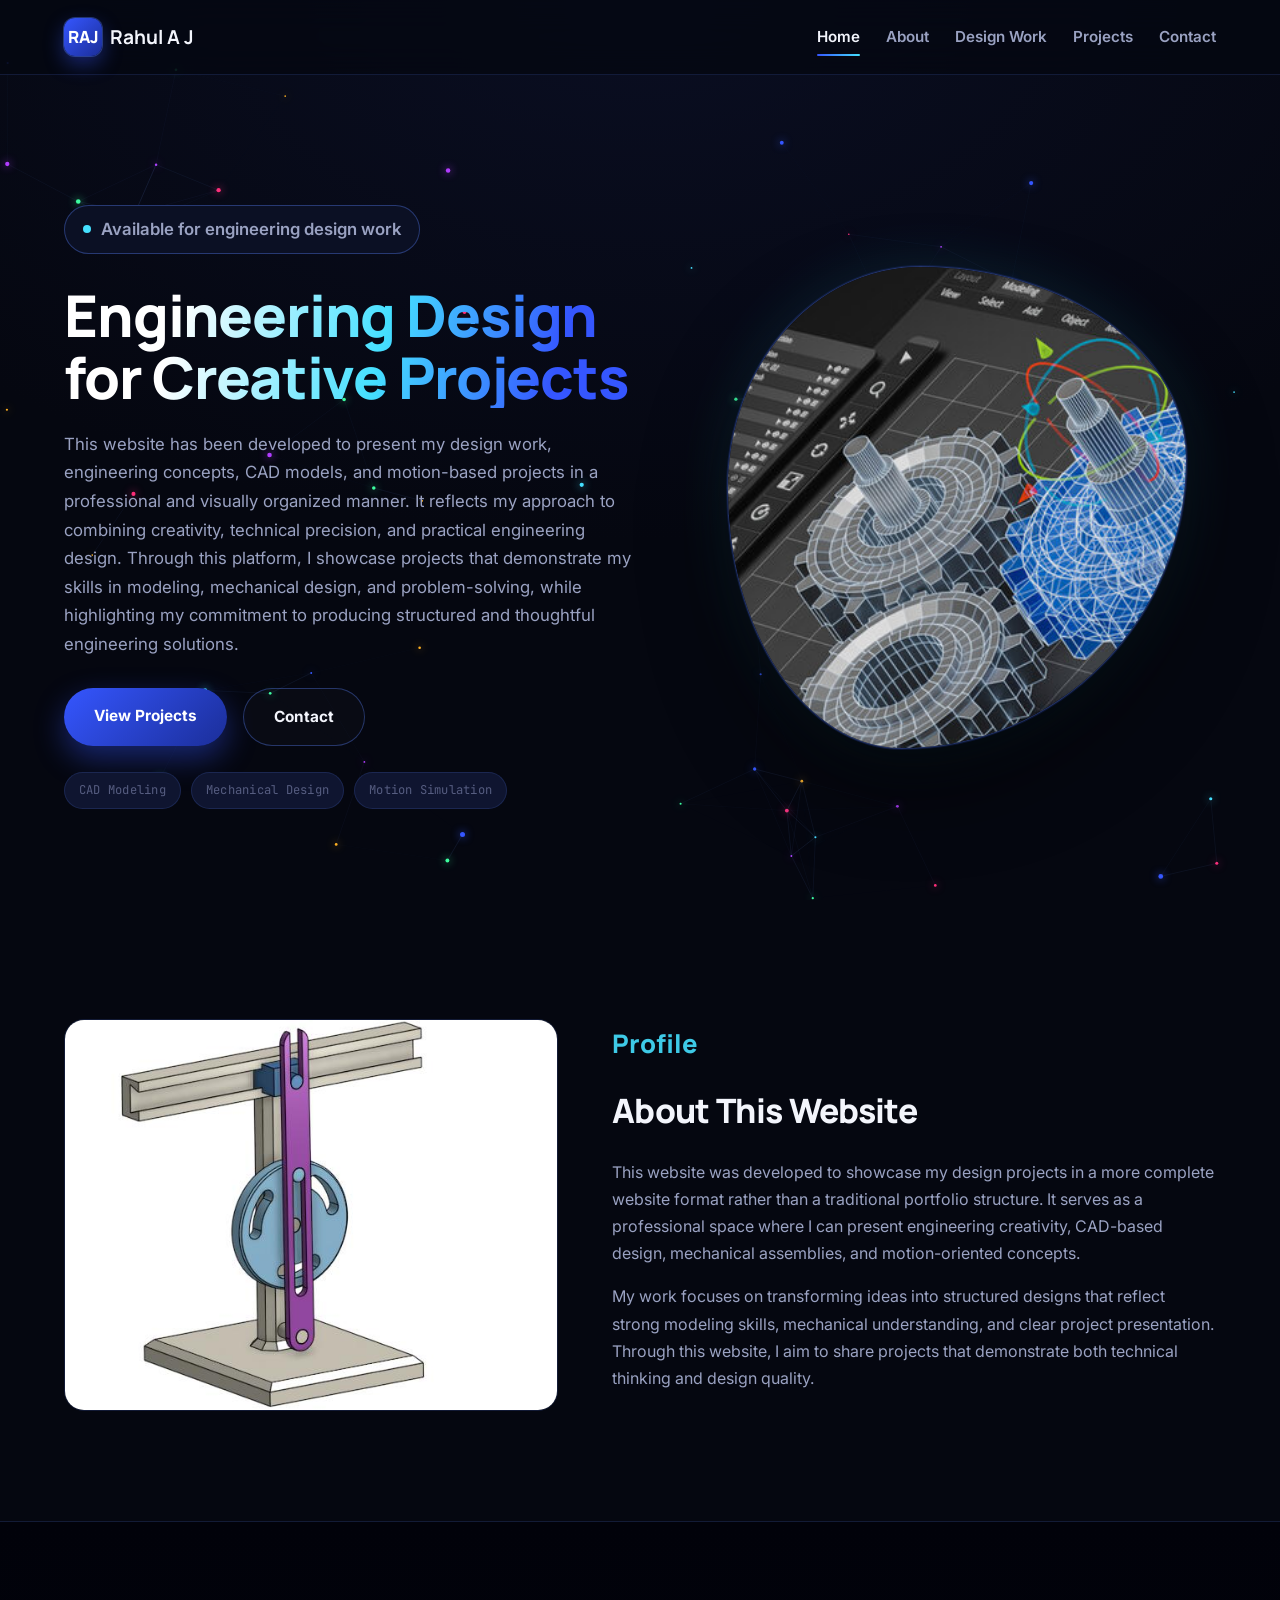
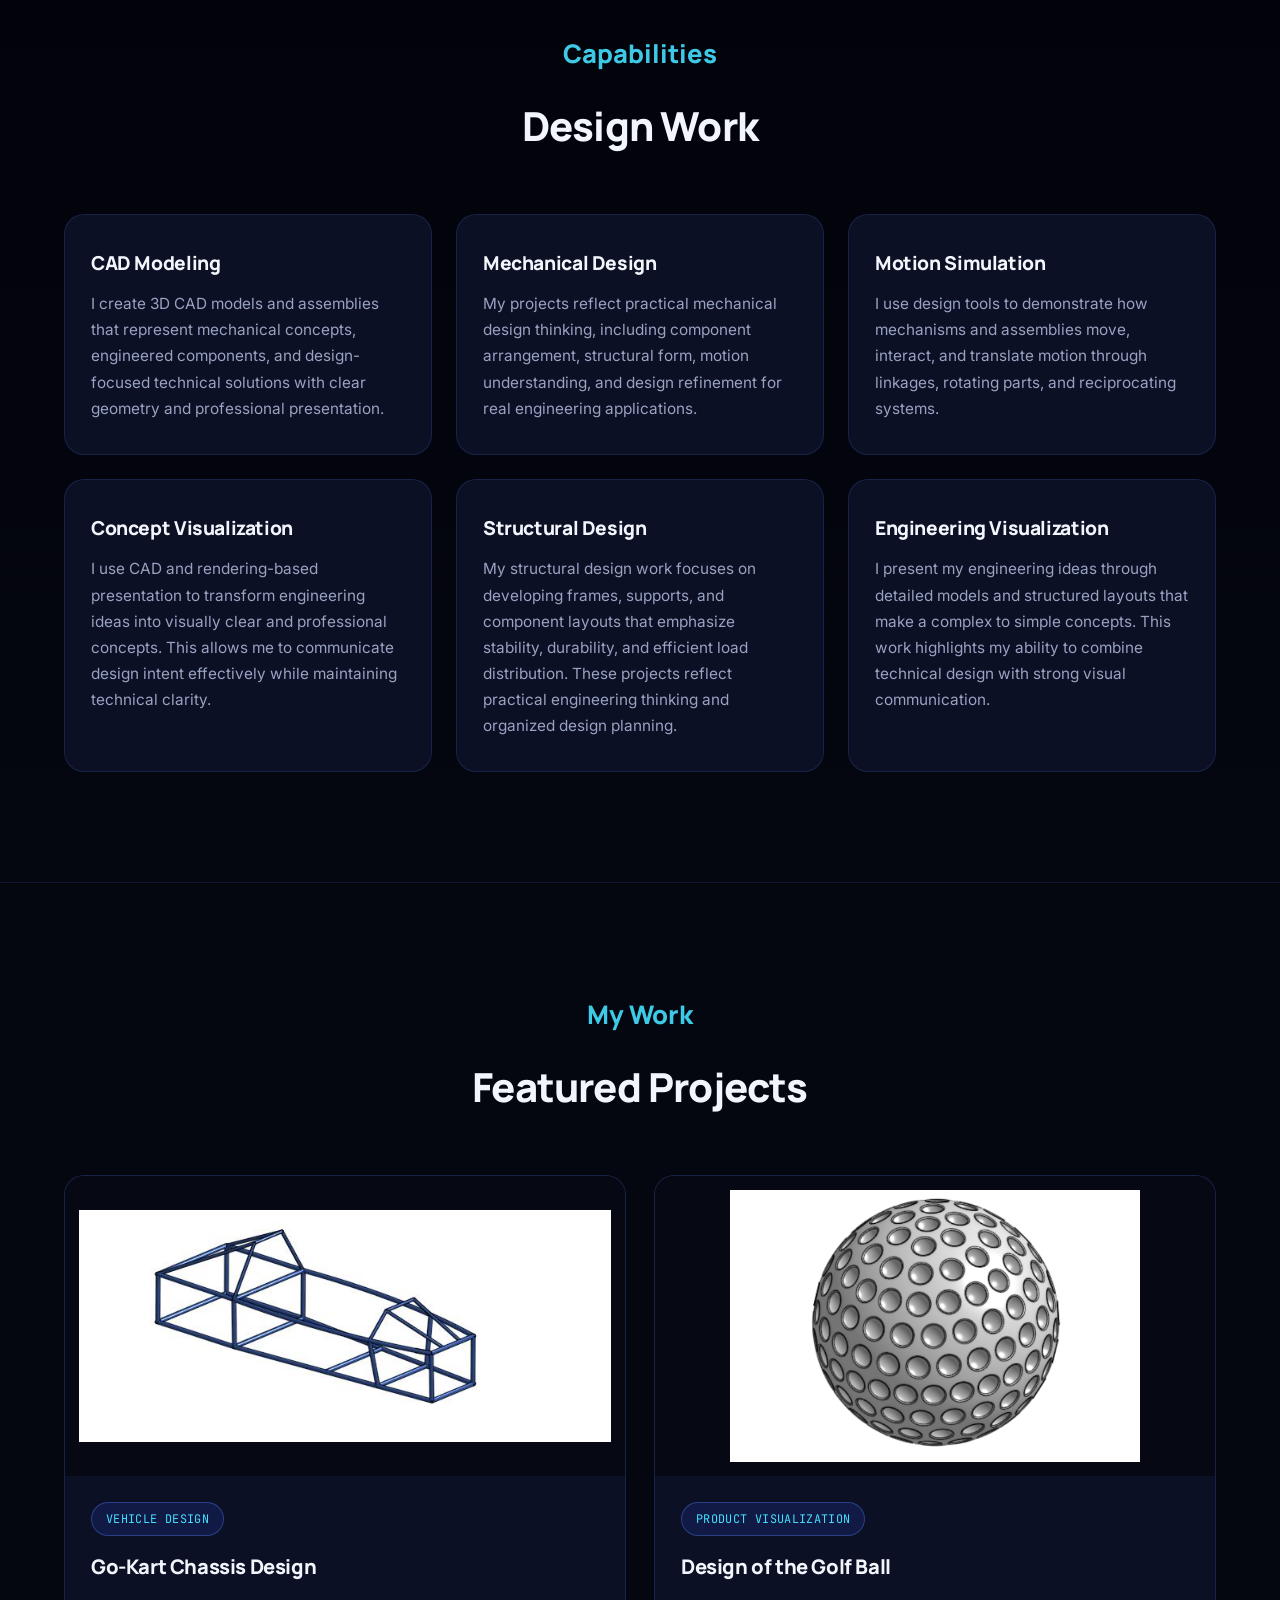
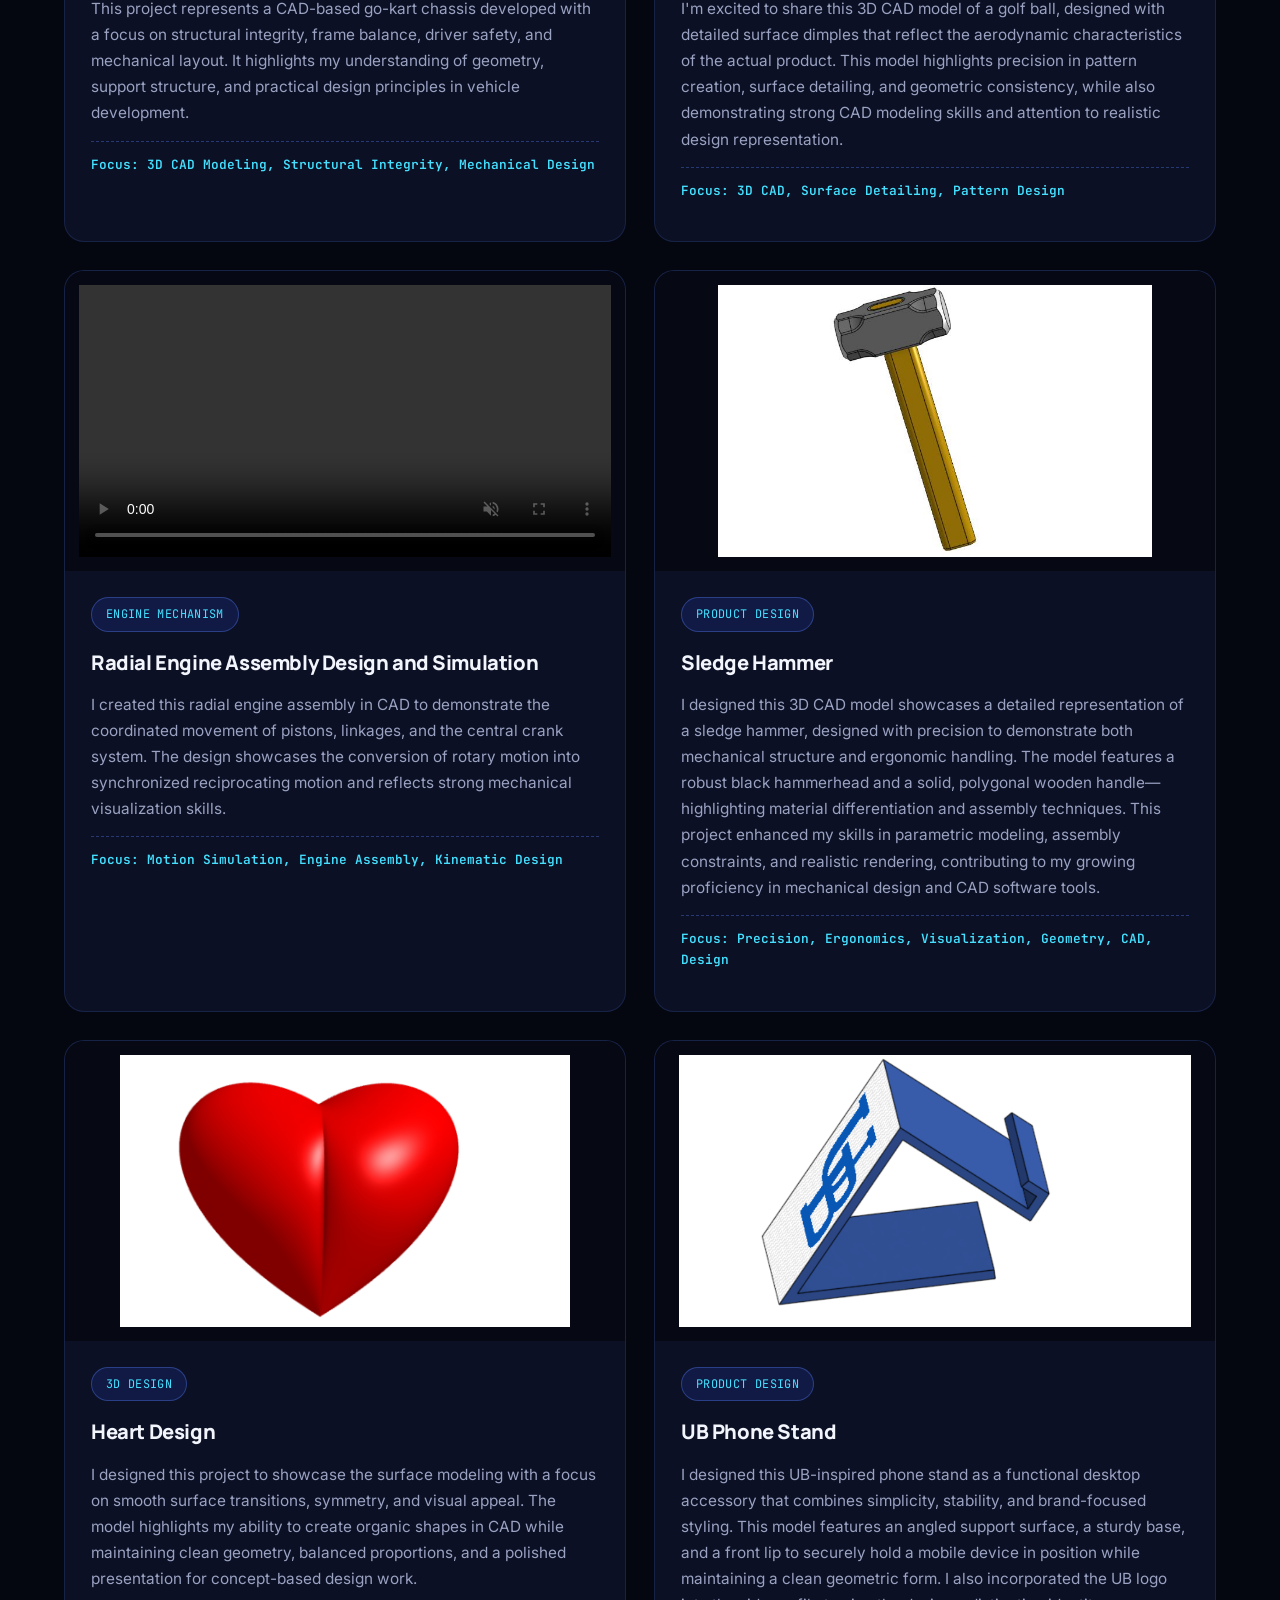
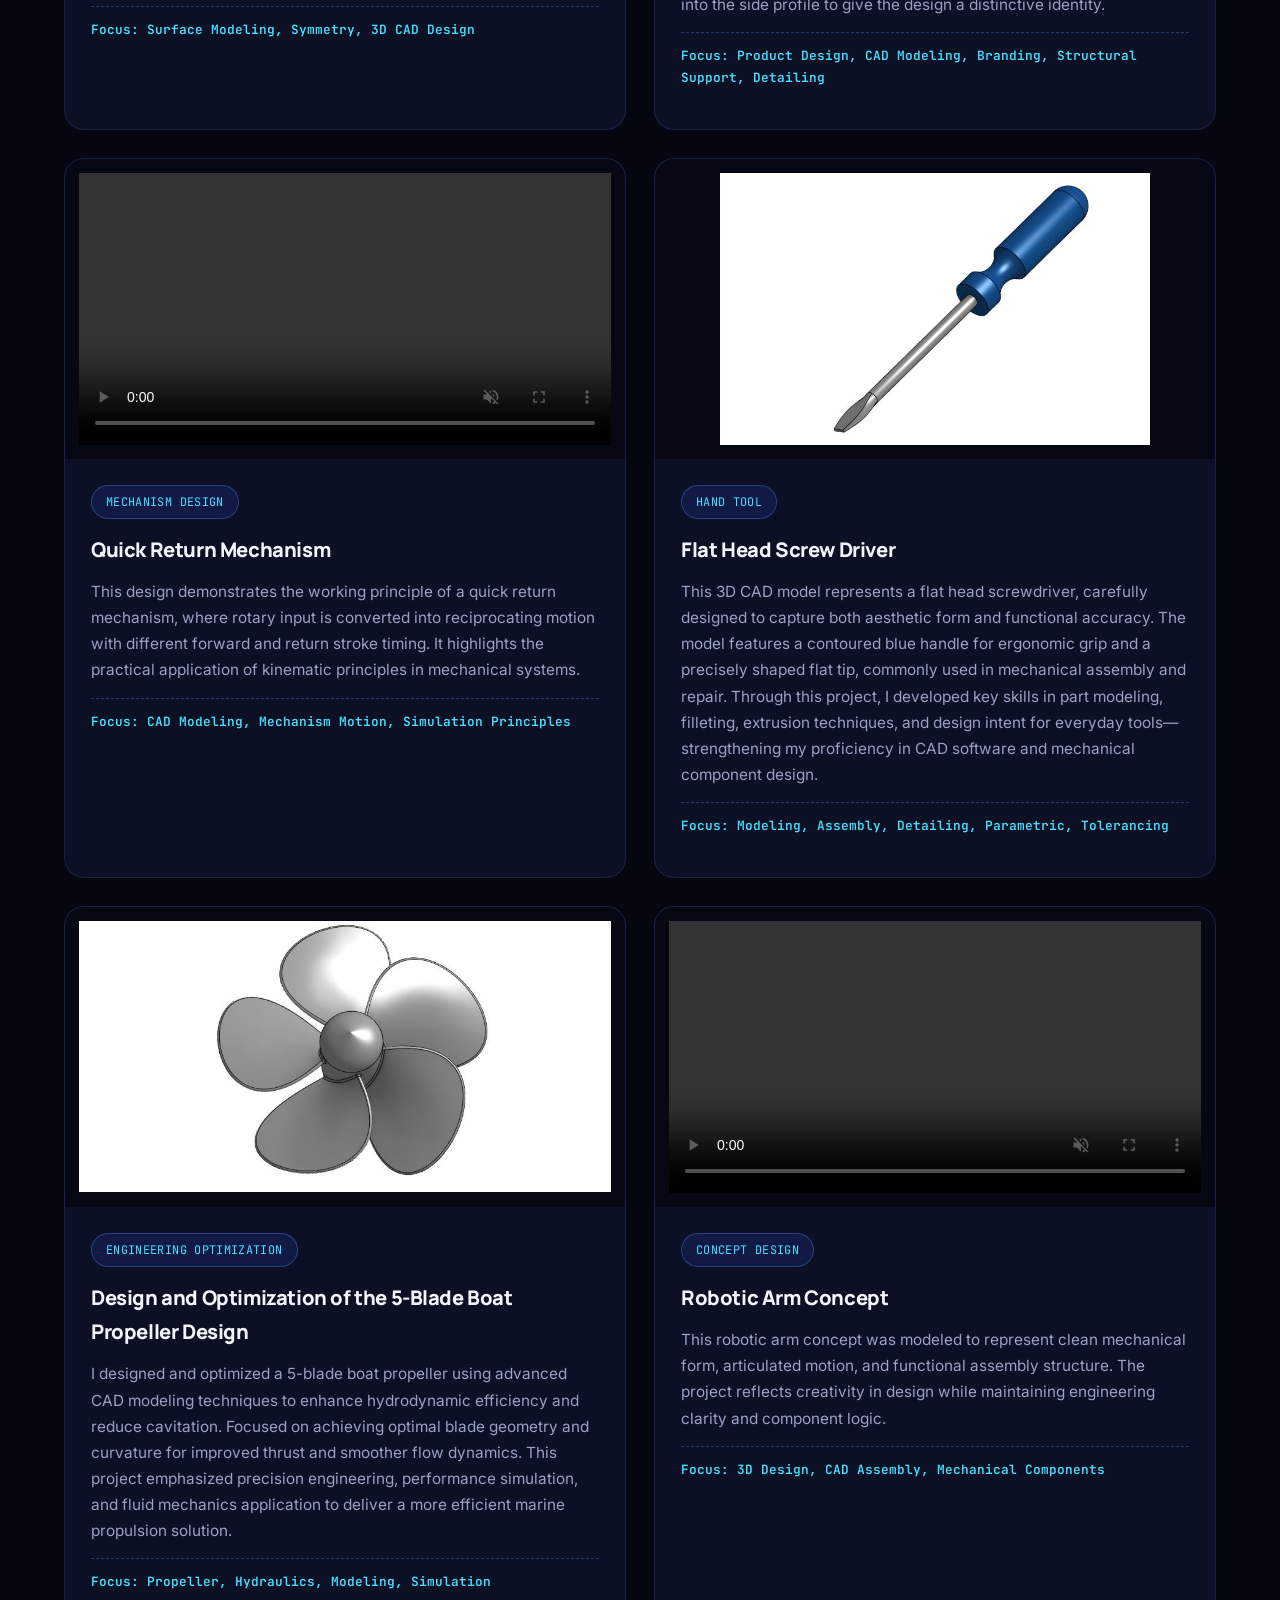
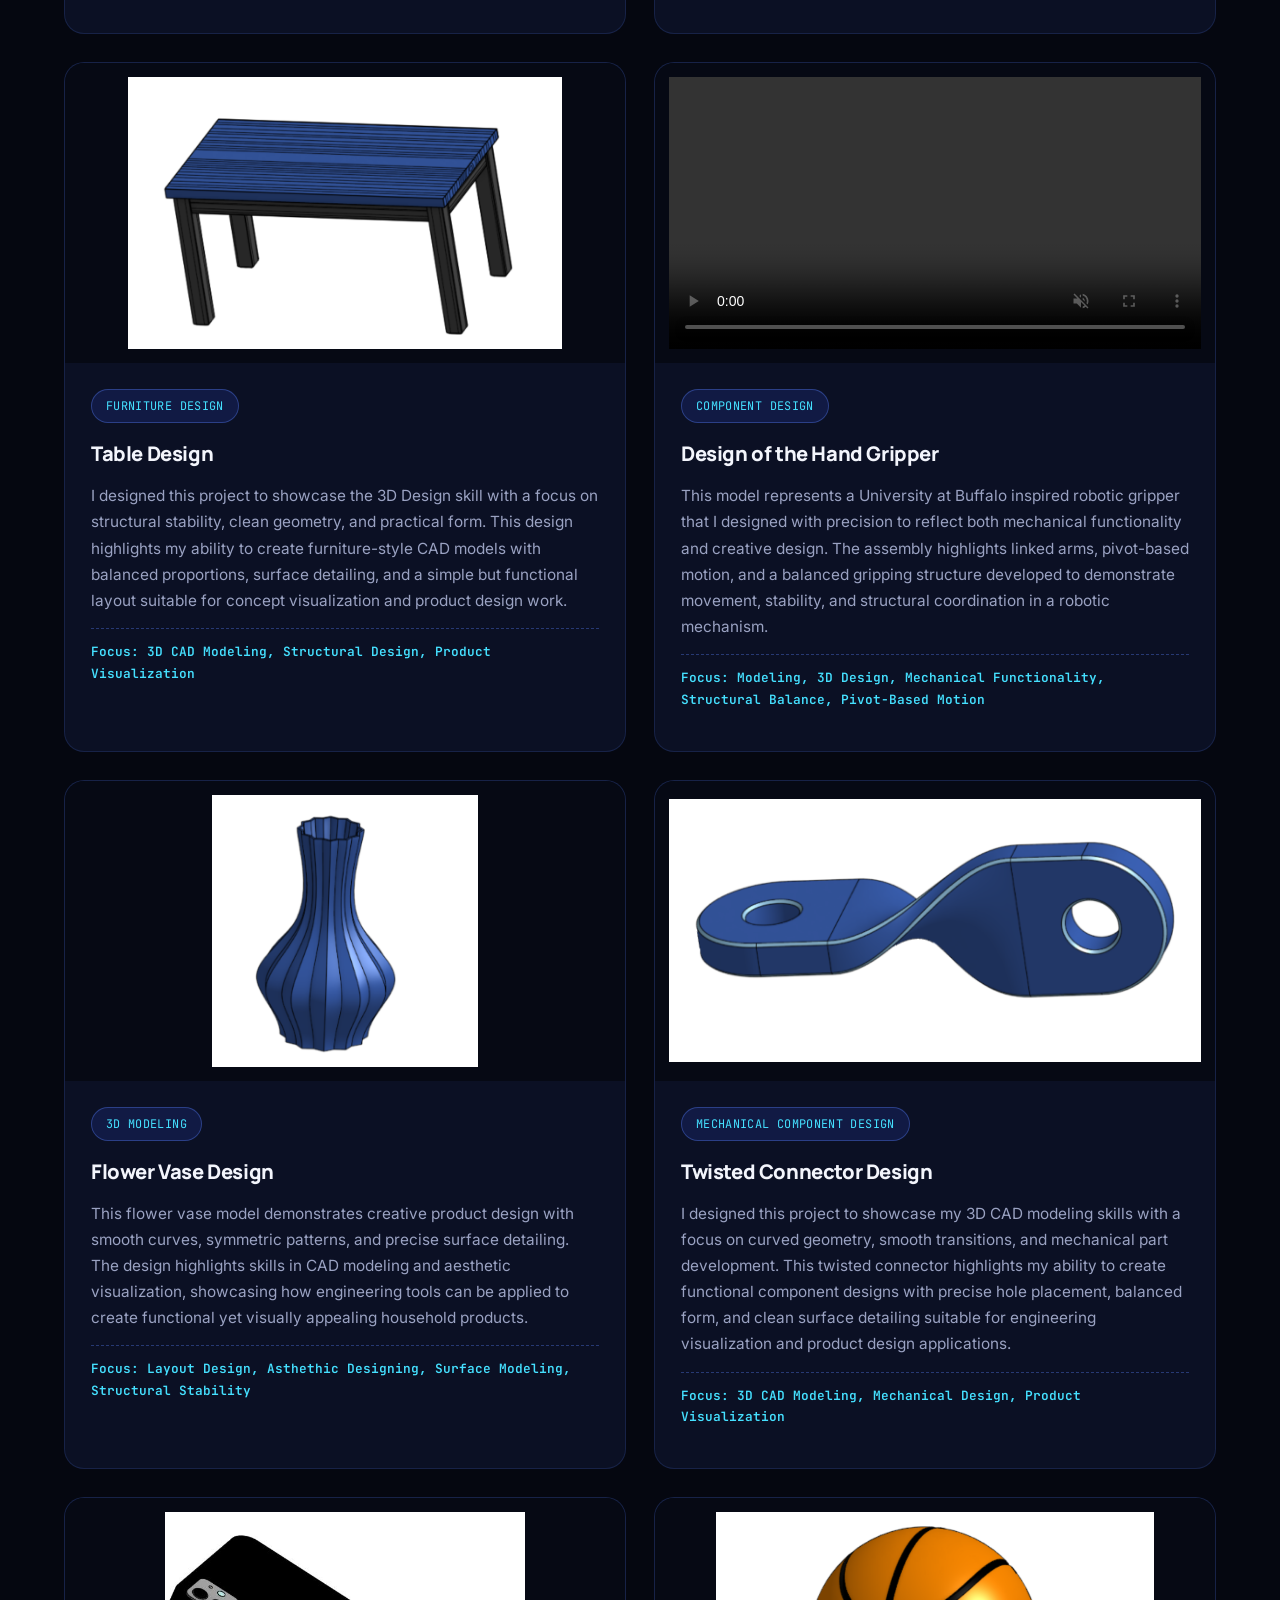
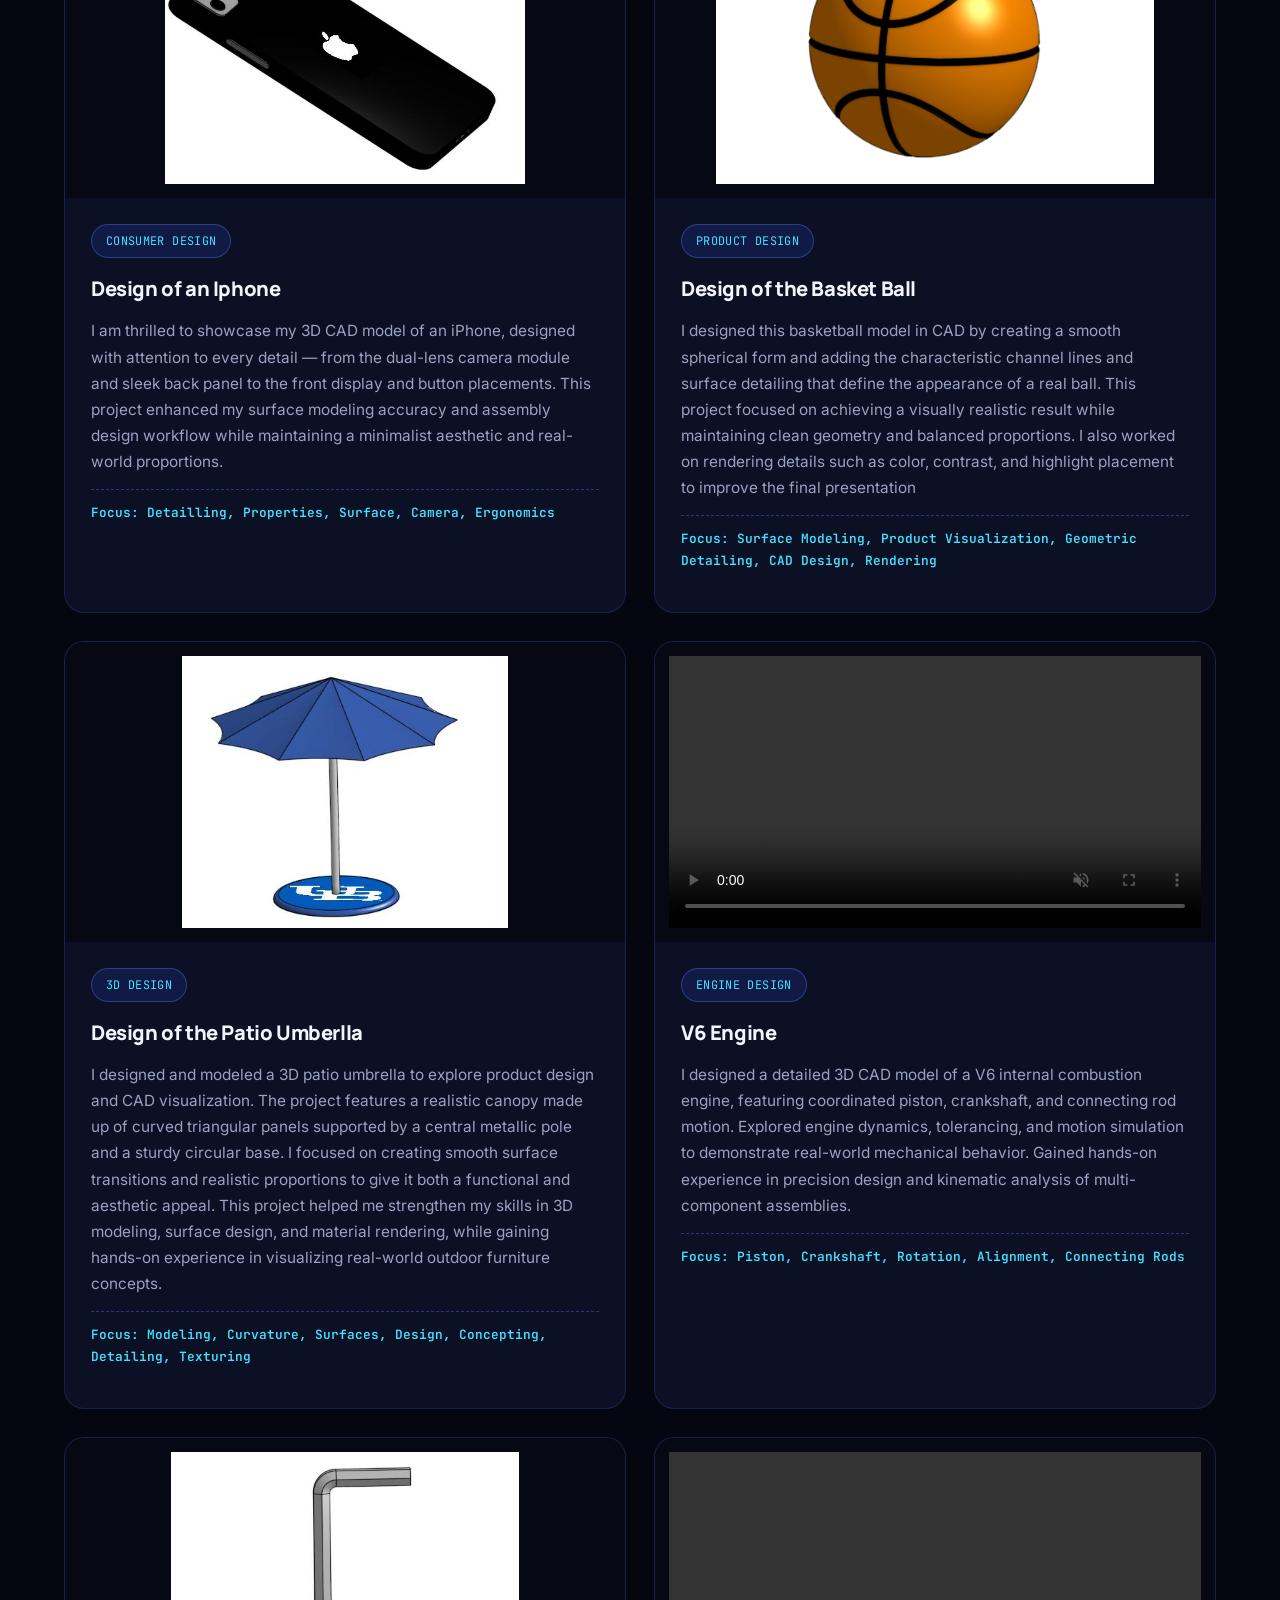
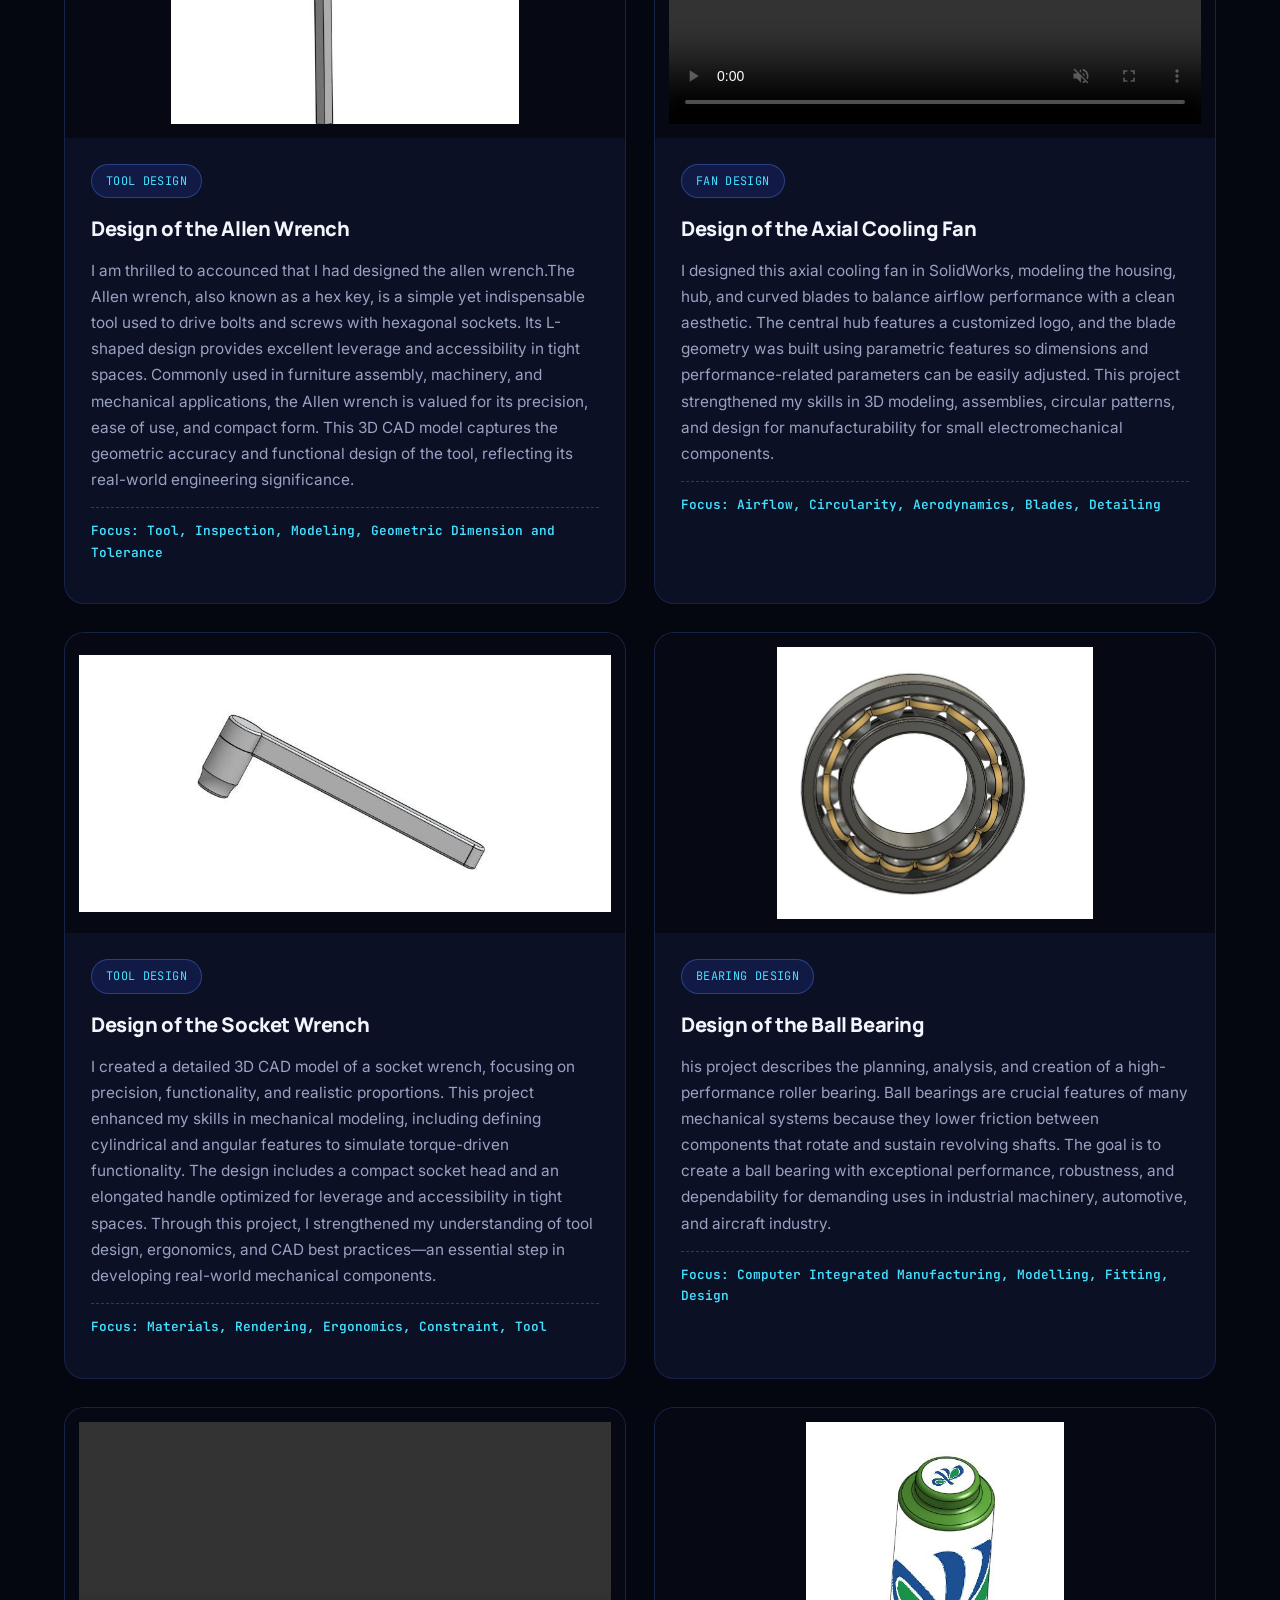
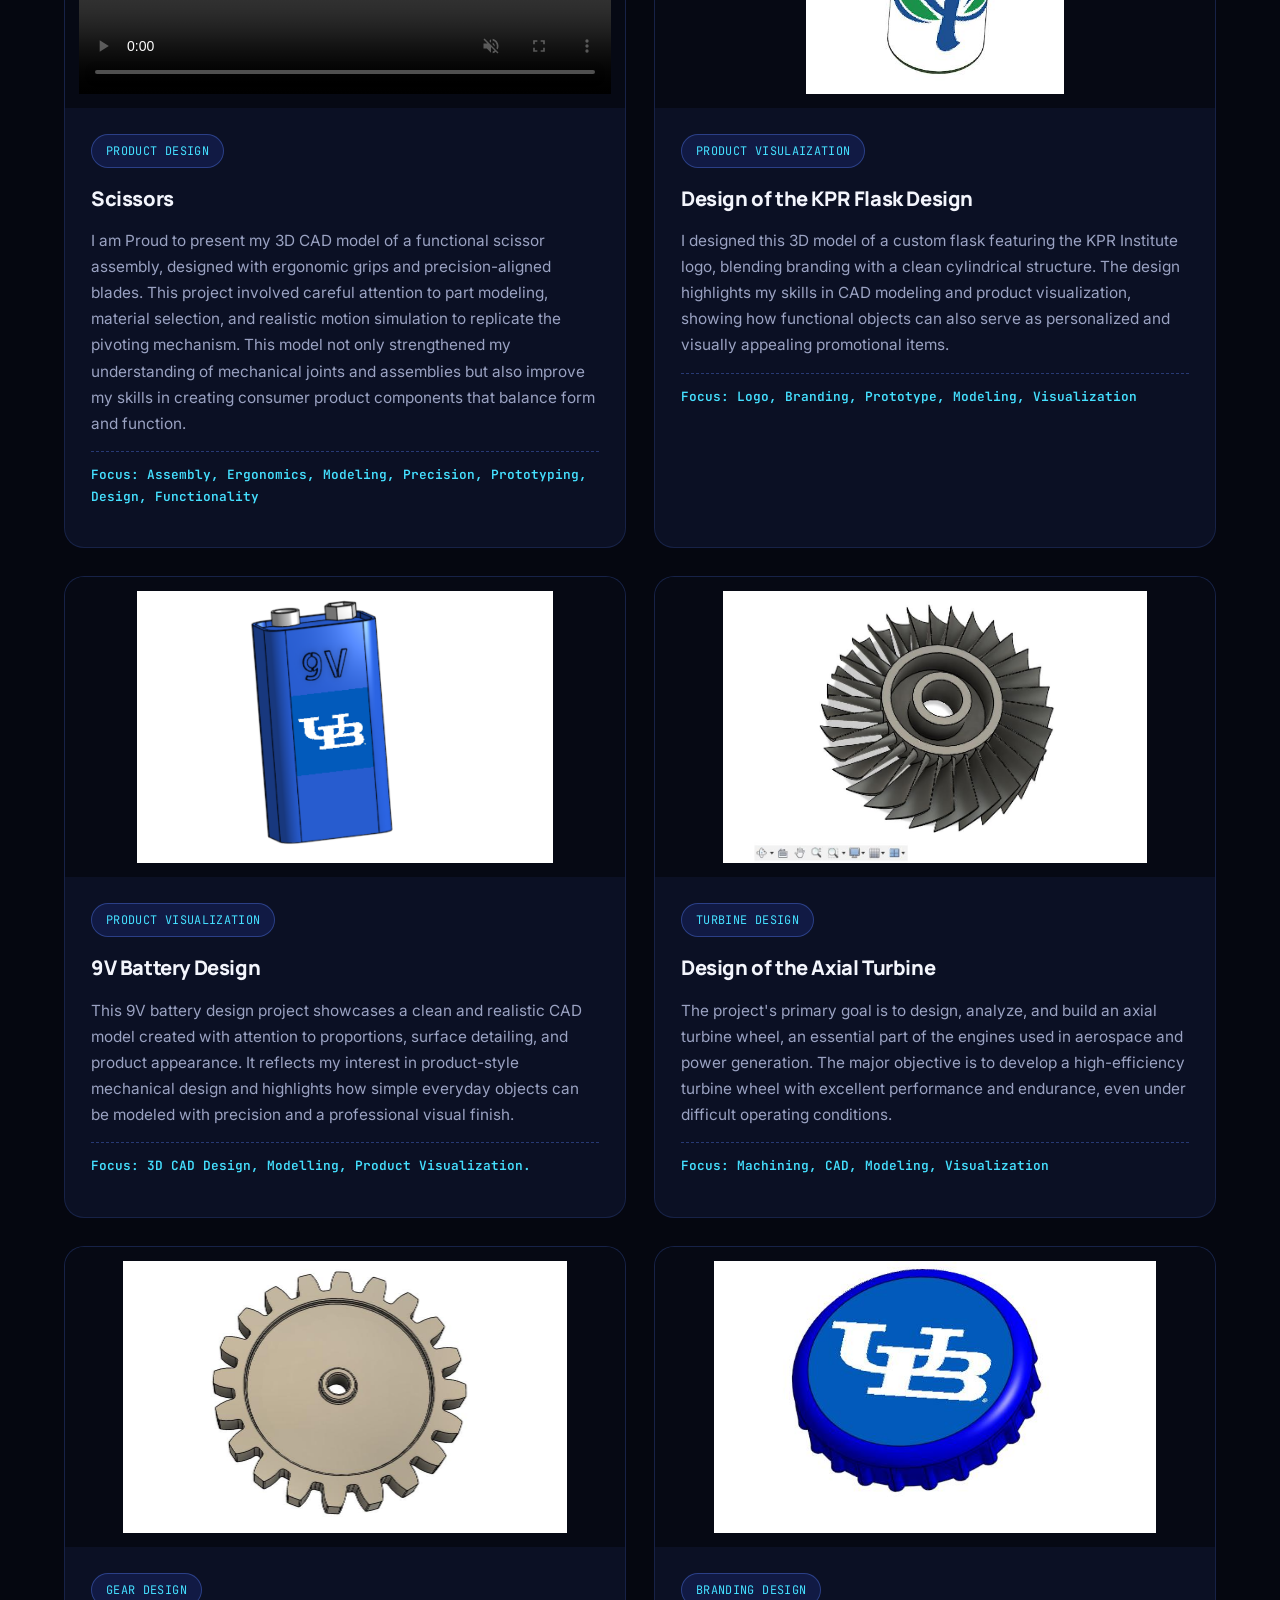
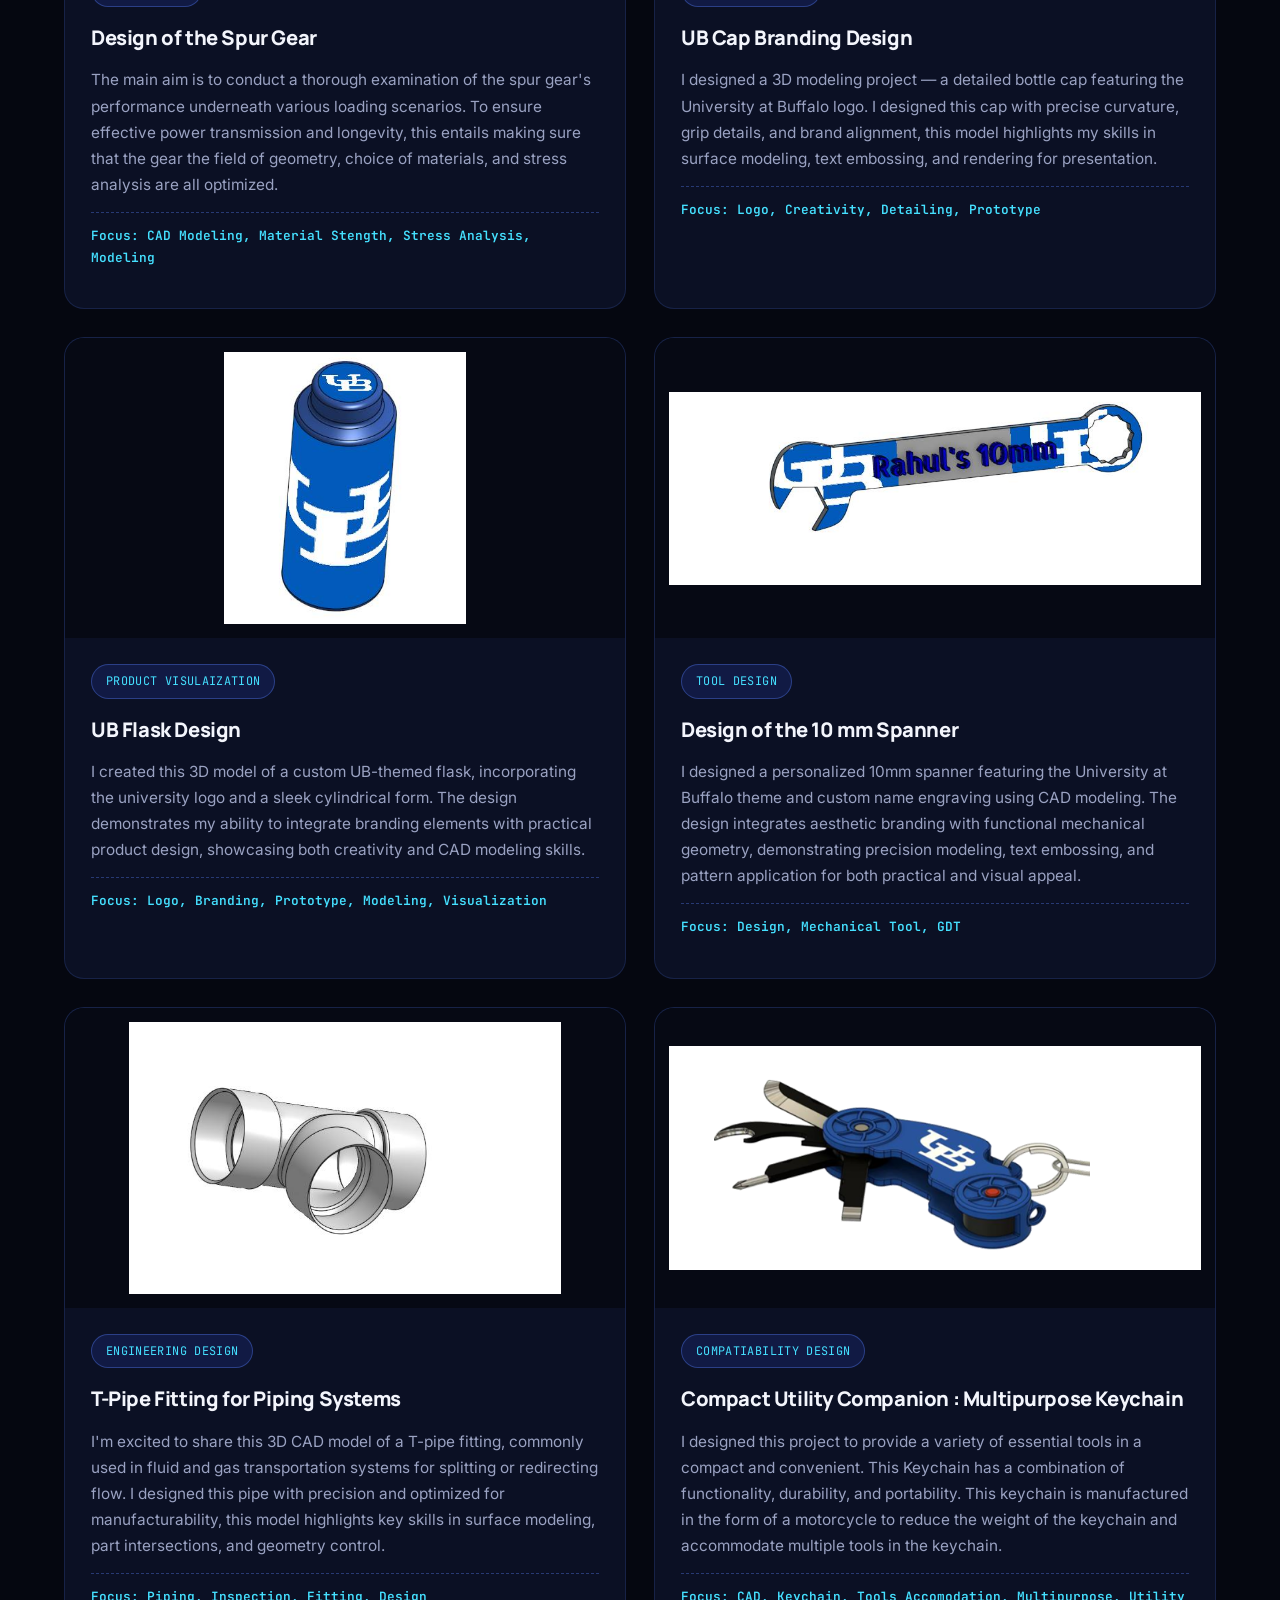
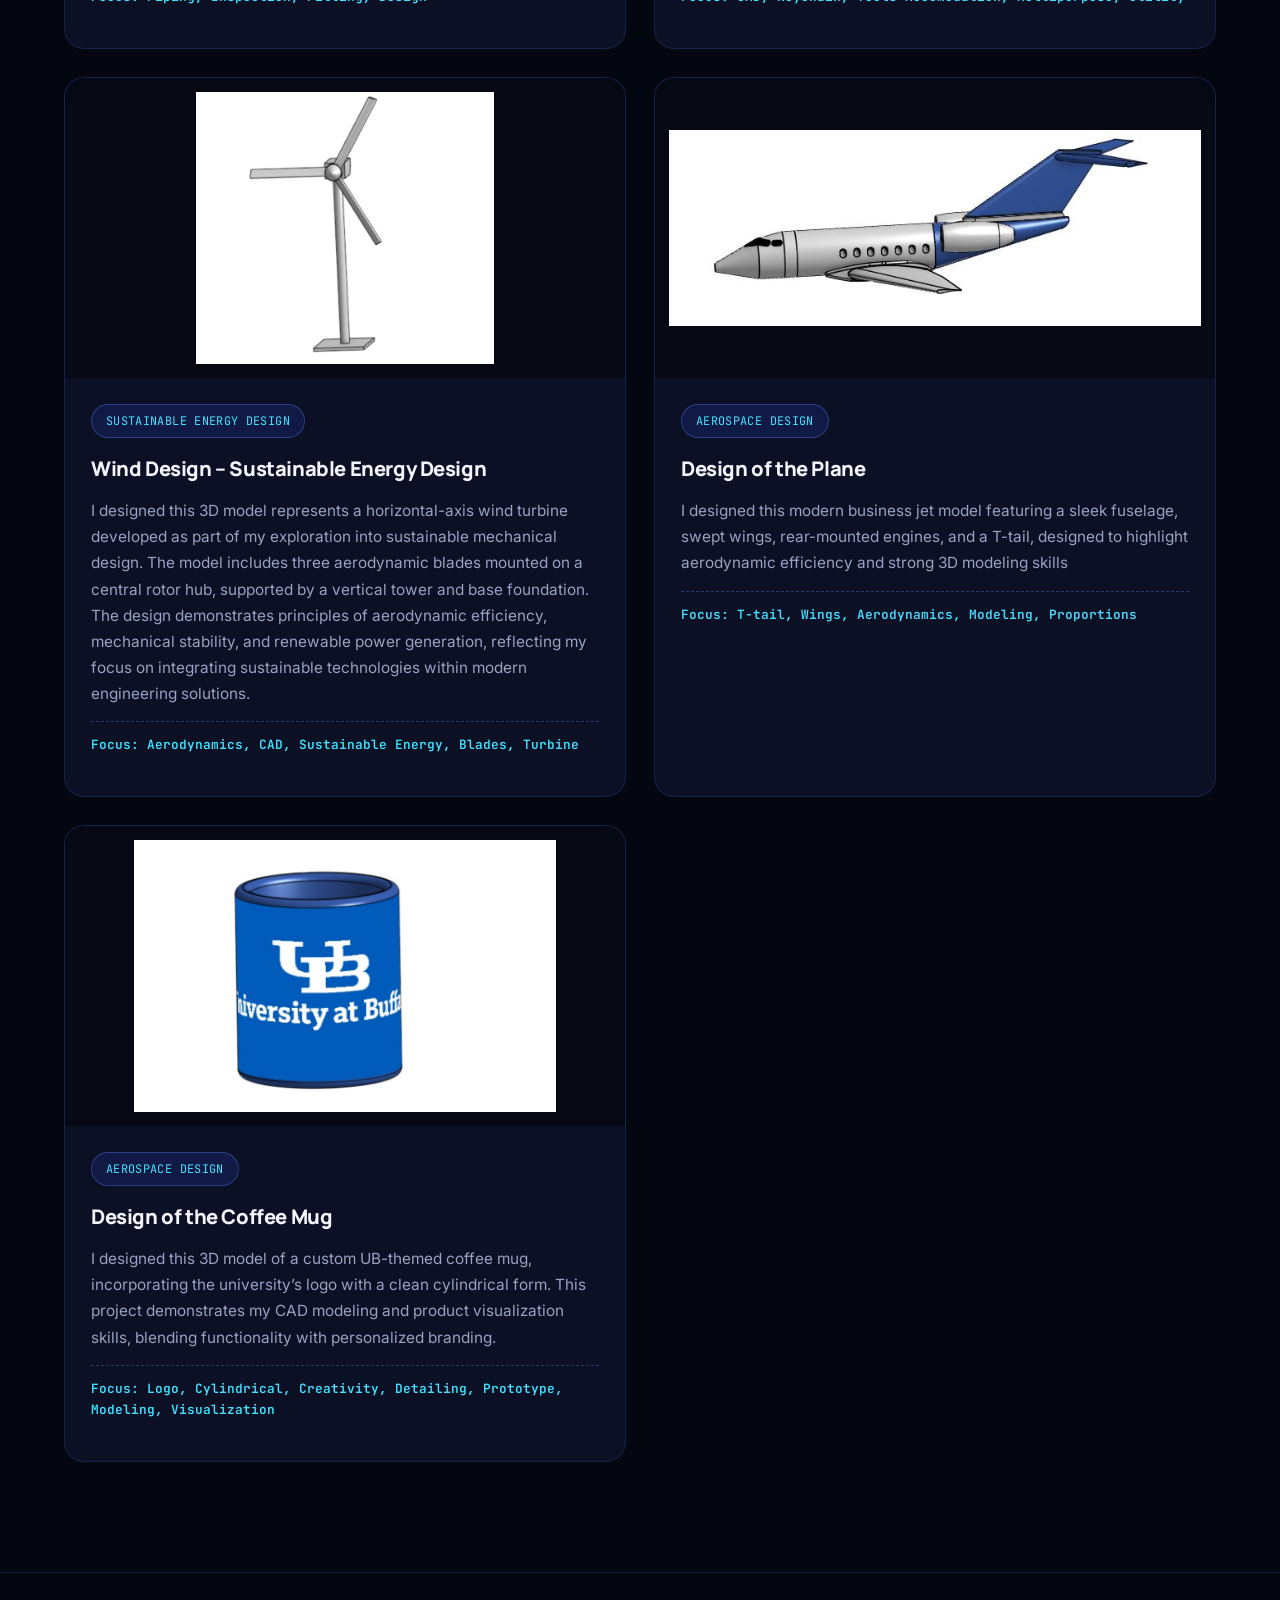
==== commit 99e09baa: "update index.html" ====
--- a/index.html
+++ b/index.html
@@ -125,7 +125,7 @@
 <!-- Projects -->
 <section class="section projects-section" id="Projects">
 <div class="container">
-<div class="section-marker reveal"><span class="marker-num">My WORK</span></div><h2 class="section-title dark-title reveal">Featured Projects</h2>
+<div class="section-marker reveal"><span class="marker-num">My Work</span></div><h2 class="section-title dark-title reveal">Featured Projects</h2>
 <div class="projects-grid">
 <article class="project-card reveal glow-card"><div class="media-wrap"><img alt="Go kart chassis CAD design" class="project-media" src="Go Kart Chassis Design.jpeg"/></div>
 
@@ -666,7 +666,7 @@
 <footer class="site-footer">
 <div class="container">
 <p class="footer-copy">© 2026 Rahul Design Website. All rights reserved.</p>
-<a aria-label="Back to top" class="back-to-top" href="#top">Back to top ↑</a></div>
+<a aria-label="Back to top" class="back-to-top" href="#Home">Back to top ↑</a></div>
 </footer>
 <script src="script.js"></script>
 </body>
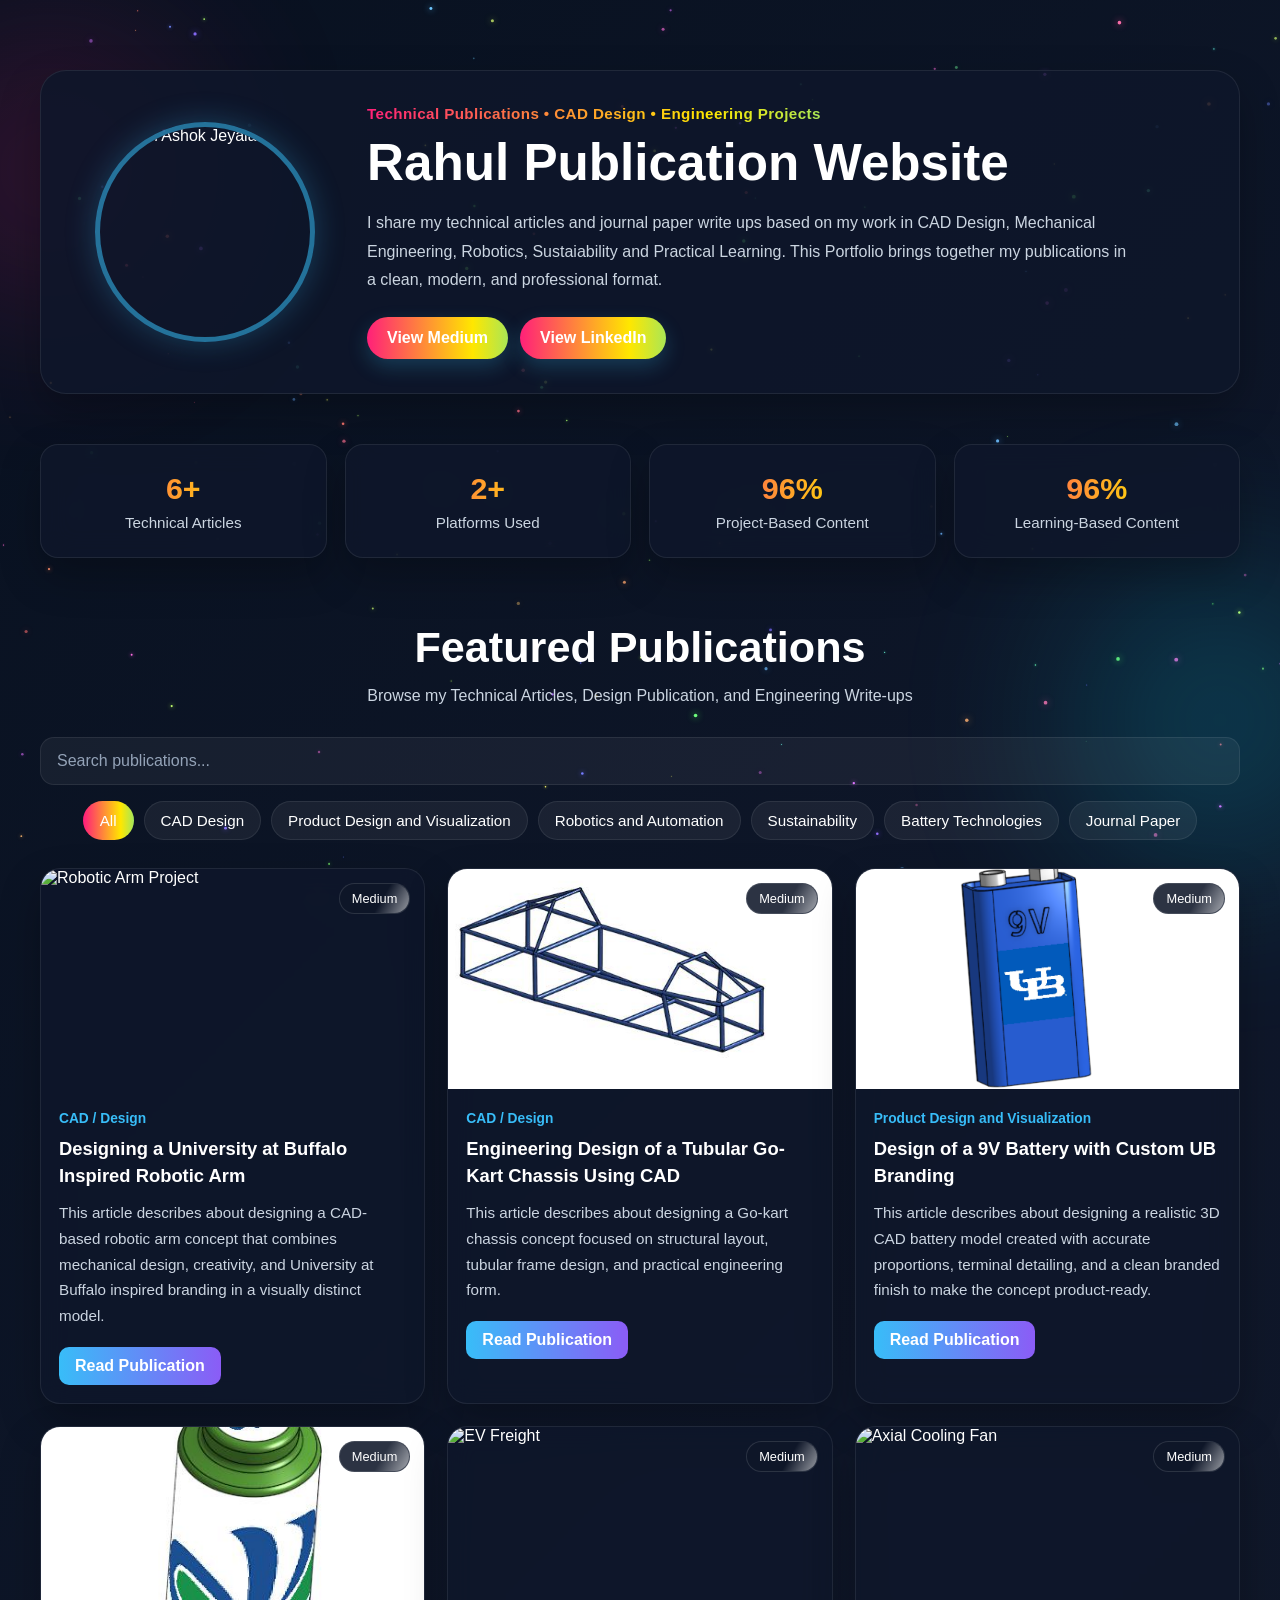
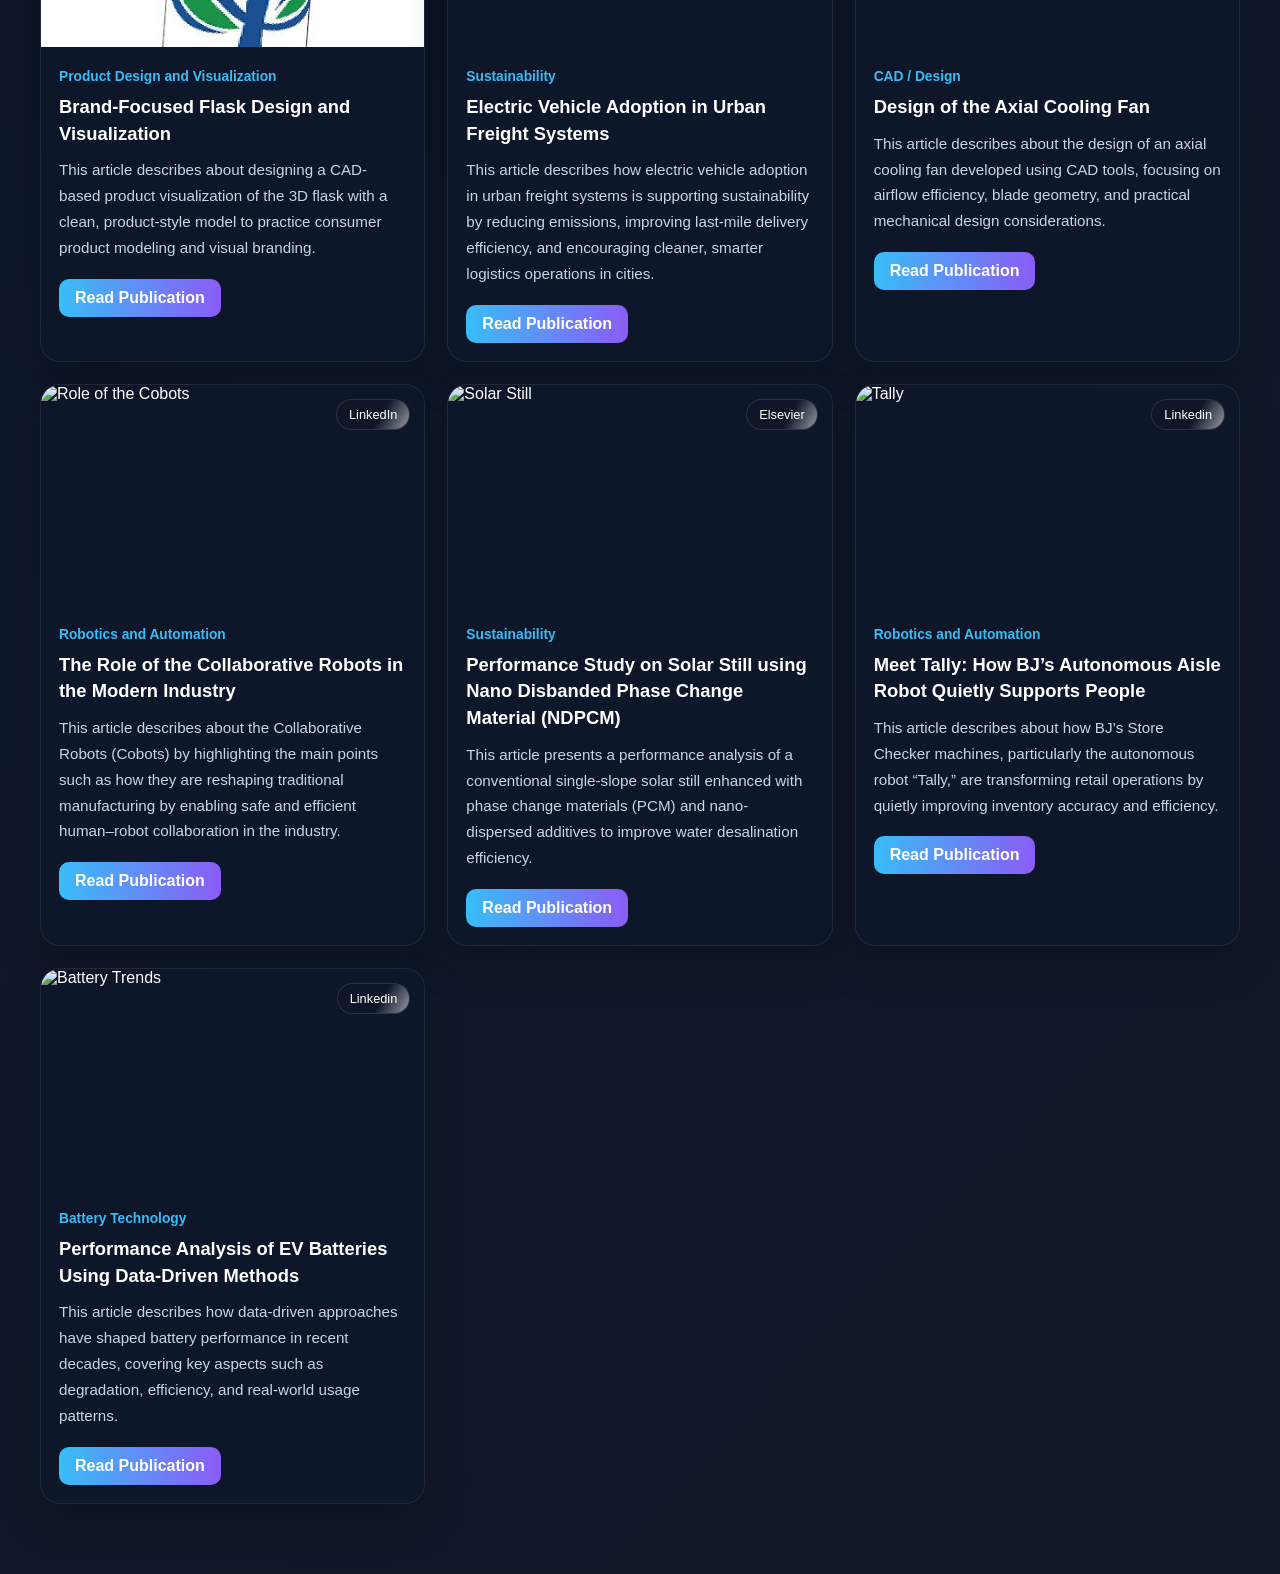
==== commit 04d3b500: "Add files via upload" ====
--- a/index.html
+++ b/index.html
@@ -1,673 +1,263 @@
-<!DOCTYPE html>
-
-<html lang="en">
-<head>
-<meta charset="utf-8"/>
-<meta content="width=device-width, initial-scale=1.0" name="viewport"/>
-<title>Rahul — Engineering Design | Signal</title>
-<meta content="Rahul's engineering design portfolio — CAD modeling, mechanical concepts, motion simulation, and product visualization, presented with a bold neon-lit interactive layout." name="description"/>
-<link href="https://fonts.googleapis.com" rel="preconnect"/><link crossorigin="" href="https://fonts.gstatic.com" rel="preconnect"/><link href="https://fonts.googleapis.com/css2?family=Manrope:wght@500;600;700;800&amp;family=Inter:wght@400;500;600&amp;family=JetBrains+Mono:wght@400;500&amp;display=swap" rel="stylesheet"/><link href="style.css" rel="stylesheet"/>
-</head>
-<body><canvas class="particle-bg" id="particleCanvas"></canvas><div class="scroll-progress" id="scrollProgress"></div>
-<!-- Header -->
-<header class="header">
-<div class="container navbar">
-<a class="brand" href="#Home" id="top"><span class="brand-mark">RAJ</span><span class="brand-name">Rahul A J</span></a>
-<button aria-label="Toggle menu" class="menu-toggle" id="menuToggle">
-        ☰
-      </button>
-<nav class="nav-menu" id="navMenu">
-<a class="nav-link" href="#Home">Home</a>
-<a class="nav-link" href="#About">About</a>
-<a class="nav-link" href="#Design-work">Design Work</a>
-<a class="nav-link" href="#Projects">Projects</a>
-<a class="nav-link" href="#Contact">Contact</a>
-</nav>
-</div>
-</header>
-<!-- Home -->
-<section class="hero" id="Home">
-<div class="container hero-layout">
-<div class="hero-text">
-<p class="hero-tag"><span class="pulse-dot"></span><span>Available for engineering design work</span></p>
-<h1 class="glow-heading">Engineering Design for Creative Projects</h1>
-<p>
-          This website has been developed to present my design work, engineering concepts, CAD models, and motion-based projects in a professional and visually organized manner. It reflects my approach to combining creativity, technical precision, and practical engineering design. Through this platform, I showcase projects that demonstrate my skills 
-          in modeling, mechanical design, and problem-solving, while highlighting my commitment to producing structured and thoughtful engineering solutions.
-        </p>
-<div class="hero-buttons">
-<a class="btn btn-primary" href="#Projects">View Projects</a>
-<a class="btn btn-outline" href="#Contact">Contact</a>
-</div><div class="hero-meta"><span class="meta-chip">CAD Modeling</span><span class="meta-chip">Mechanical Design</span><span class="meta-chip">Motion Simulation</span></div>
-</div>
-<div class="hero-image">
-
-<div class="blob-frame"><img alt="Engineering design website showcase" src="Engineering Product.jpg"/><div class="orbit-ring"></div></div></div>
-</div>
-</section>
-<!-- About -->
-<section class="section about-section" id="About">
-<div class="container about-layout">
-<div class="about-image reveal">
-
-<div class="clip-frame"><img alt="Rahul design and engineering work" src="Quick Return Mechanism.jpeg"/></div></div>
-<div class="about-text reveal">
-<div class="section-marker reveal"><span class="marker-num">Profile</span></div><h2>About This Website</h2>
-<p>
-          This website was developed to showcase my design projects in a more complete
-          website format rather than a traditional portfolio structure. It serves as a
-          professional space where I can present engineering creativity, CAD-based design,
-          mechanical assemblies, and motion-oriented concepts.
-        </p>
-<p>
-          My work focuses on transforming ideas into structured designs that reflect strong
-          modeling skills, mechanical understanding, and clear project presentation. Through
-          this website, I aim to share projects that demonstrate both technical thinking and
-          design quality.
-        </p>
-</div>
-</div>
-</section>
-<!-- Design Work -->
-<section class="section dark-section" id="Design-work">
-<div class="container">
-<div class="section-marker reveal"><span class="marker-num">Capabilities</span></div><h2 class="section-title reveal">Design Work</h2>
-<div class="design-grid">
-<div class="design-card reveal glow-card">
-<h3 class="glow-text">CAD Modeling</h3>
-<p class="glow-content">
-            I create 3D CAD models and assemblies that represent mechanical concepts,
-            engineered components, and design-focused technical solutions with clear
-            geometry and professional presentation.
-          </p>
-</div>
-<div class="design-card reveal glow-card">
-<h3 class="glow-text">Mechanical Design</h3>
-<p class="glow-content">
-            My projects reflect practical mechanical design thinking, including component
-            arrangement, structural form, motion understanding, and design refinement for
-            real engineering applications.
-          </p>
-</div>
-<div class="design-card reveal glow-card">
-<h3 class="glow-text">Motion Simulation</h3>
-<p class="glow-content">
-            I use design tools to demonstrate how mechanisms and assemblies move, interact,
-            and translate motion through linkages, rotating parts, and reciprocating systems.
-          </p>
-</div>
-<div class="design-card reveal glow-card">
-<h3 class="glow-text">Concept Visualization</h3>
-<p class="glow-content">
-            I use CAD and rendering-based presentation to transform engineering ideas into
-            visually clear and professional concepts. This allows me to communicate design
-             intent effectively while maintaining technical clarity.
-         </p>
-</div>
-<div class="design-card reveal glow-card">
-<h3 class="glow-text">Structural Design</h3>
-<p class="glow-content">
-           My structural design work focuses on developing frames, supports, and component
-           layouts that emphasize stability, durability, and efficient load distribution.
-           These projects reflect practical engineering thinking and organized design planning.
-         </p>
-</div>
-<div class="design-card reveal glow-card">
-<h3 class="glow-text">Engineering Visualization</h3>
-<p class="glow-content">
-          I present my engineering ideas through detailed models and structured layouts that
-          make a complex to simple concepts. This work highlights my ability to combine technical design with strong visual communication.
-        </p>
-</div>
-</div>
-</div>
-</section>
-<!-- Projects -->
-<section class="section projects-section" id="Projects">
-<div class="container">
-<div class="section-marker reveal"><span class="marker-num">My Work</span></div><h2 class="section-title dark-title reveal">Featured Projects</h2>
-<div class="projects-grid">
-<article class="project-card reveal glow-card"><div class="media-wrap"><img alt="Go kart chassis CAD design" class="project-media" src="Go Kart Chassis Design.jpeg"/></div>
-
-<div class="project-content glow-content">
-<span class="project-type">Vehicle Design</span>
-<h3 class="glow-text">Go-Kart Chassis Design</h3>
-<p>
-              This project represents a CAD-based go-kart chassis developed with a focus on
-              structural integrity, frame balance, driver safety, and mechanical layout. It
-              highlights my understanding of geometry, support structure, and practical design
-              principles in vehicle development.
-            </p>
-<p class="project-focus">
-              Focus: 3D CAD Modeling, Structural Integrity, Mechanical Design
-            </p>
-</div>
-</article>
-<article class="project-card reveal glow-card"><div class="media-wrap"><img alt="Golf Ball" class="project-media" src="Design of the golf ball.png"/></div>
-
-<div class="project-content glow-content">
-<span class="project-type">Product Visualization</span>
-<h3 class="glow-text">Design of the Golf Ball</h3>
-<p>
-              I'm excited to share this 3D CAD model of a golf ball, designed with detailed surface dimples that reflect the aerodynamic characteristics of the actual product. 
-              This model highlights precision in pattern creation, surface detailing, and geometric consistency, while also demonstrating strong CAD modeling skills and attention to realistic design representation.
-            </p>
-<p class="project-focus">
-              Focus: 3D CAD, Surface Detailing, Pattern Design
-            </p>
-</div>
-</article>
-<article class="project-card reveal glow-card"><div class="media-wrap"><video autoplay="" playsinline="" webkit-playsinline="" class="project-media" controls="" loop="" muted="" preload="metadata">
-<source src="Video 7.mp4" type="video/mp4"/>
-</video></div>
-
-<div class="project-content glow-content">
-<span class="project-type">Engine Mechanism</span>
-<h3 class="glow-text">Radial Engine Assembly Design and Simulation</h3>
-<p>
-              I created this radial engine assembly in CAD to demonstrate the coordinated
-              movement of pistons, linkages, and the central crank system. The design
-              showcases the conversion of rotary motion into synchronized reciprocating
-              motion and reflects strong mechanical visualization skills.
-            </p>
-<p class="project-focus">
-              Focus: Motion Simulation, Engine Assembly, Kinematic Design
-            </p>
-</div>
-</article>
-<article class="project-card reveal glow-card"><div class="media-wrap"><img alt="Sledge Hammer" class="project-media" src="Sledge Hammer.jpeg"/></div>
-
-<div class="project-content glow-content">
-<span class="project-type">Product Design</span>
-<h3 class="glow-text">Sledge Hammer</h3>
-<p>
-              I designed this 3D CAD model showcases a detailed representation of a sledge hammer, designed with precision to demonstrate both mechanical structure and ergonomic handling. The model features a robust black hammerhead and a solid, polygonal wooden handle—highlighting material differentiation and assembly techniques. This project enhanced my skills in parametric modeling, assembly constraints, and realistic rendering, 
-               contributing to my growing proficiency in mechanical design and CAD software tools.
-            </p>
-<p class="project-focus">
-              Focus: Precision, Ergonomics, Visualization, Geometry, CAD, Design
-            </p>
-</div>
-</article>
-<article class="project-card reveal glow-card"><div class="media-wrap"><img alt="3D heart CAD design" class="project-media" src="Heart Design.png"/></div>
-
-<div class="project-content glow-content">
-<span class="project-type">3D Design</span>
-<h3 class="glow-text">Heart Design</h3>
-<p>
-          I designed this project to showcase the surface modeling with a focus on smooth surface
-          transitions, symmetry, and visual appeal. The model highlights my ability to create
-          organic shapes in CAD while maintaining clean geometry, balanced proportions, and a
-          polished presentation for concept-based design work.
-          </p>
-<p class="project-focus">
-          Focus: Surface Modeling, Symmetry, 3D CAD Design
-         </p>
-</div>
-</article>
-<article class="project-card reveal glow-card"><div class="media-wrap"><img alt="UB Phone Stand" class="project-media" src="Ub Phone Stand.png"/></div>
-
-<div class="project-content glow-content">
-<span class="project-type">Product Design</span>
-<h3 class="glow-text">UB Phone Stand</h3>
-<p>
-              I designed this UB-inspired phone stand as a functional desktop accessory that combines simplicity, stability, and brand-focused styling. This model features an angled support surface, a sturdy base, and a front lip to securely hold a mobile device in position while maintaining a clean geometric form. 
-              I also incorporated the UB logo into the side profile to give the design a distinctive identity.
-            </p>
-<p class="project-focus">
-              Focus: Product Design, CAD Modeling, Branding, Structural Support, Detailing
-            </p>
-</div>
-</article>
-<article class="project-card reveal glow-card"><div class="media-wrap"><video autoplay="" playsinline="" webkit-playsinline="" class="project-media" controls="" loop="" muted="" preload="metadata">
-<source src="Video 4.mp4" type="video/mp4">
-</source></video></div>
-
-<div class="project-content glow-content">
-<span class="project-type">Mechanism Design</span>
-<h3 class="glow-text">Quick Return Mechanism</h3>
-<p>
-              This design demonstrates the working principle of a quick return mechanism,
-              where rotary input is converted into reciprocating motion with different
-              forward and return stroke timing. It highlights the practical application of
-              kinematic principles in mechanical systems.
-            </p>
-<p class="project-focus">
-              Focus: CAD Modeling, Mechanism Motion, Simulation Principles
-            </p>
-</div>
-</article>
-<article class="project-card reveal glow-card"><div class="media-wrap"><img alt="Flat Head Screw Driver" class="project-media" src="Flat Head Screw Driver.jpeg"/></div>
-
-<div class="project-content glow-content">
-<span class="project-type">Hand Tool</span>
-<h3 class="glow-text">Flat Head Screw Driver</h3>
-<p>
-               This 3D CAD model represents a flat head screwdriver, carefully designed to capture both aesthetic form and functional accuracy. The model features a contoured blue handle for ergonomic grip and a precisely shaped flat tip, commonly used in mechanical assembly and repair. Through this project, I developed key skills in part modeling, filleting, extrusion techniques, 
-               and design intent for everyday tools—strengthening my proficiency in CAD software and mechanical component design.
-            </p>
-<p class="project-focus">
-              Focus: Modeling, Assembly, Detailing, Parametric, Tolerancing
-            </p>
-</div>
-</article>
-<article class="project-card reveal glow-card"><div class="media-wrap"><img alt="Five blade Boat Propeller" class="project-media" src="Five Blade Boat Propeller.jpeg"/></div>
-
-<div class="project-content glow-content">
-<span class="project-type">Engineering Optimization</span>
-<h3 class="glow-text">Design and Optimization of the 5-Blade Boat Propeller Design</h3>
-<p>
-              I designed and optimized a 5-blade boat propeller using advanced CAD modeling techniques to enhance hydrodynamic efficiency and reduce cavitation. Focused on achieving optimal blade geometry and curvature for improved thrust and smoother flow dynamics. This project emphasized precision engineering, performance simulation, 
-              and fluid mechanics application to deliver a more efficient marine propulsion solution.
-            </p>
-<p class="project-focus">
-              Focus: Propeller, Hydraulics, Modeling, Simulation
-            </p>
-</div>
-</article>
-<article class="project-card reveal glow-card"><div class="media-wrap"><video autoplay="" playsinline="" webkit-playsinline="" class="project-media" controls="" loop="" muted="" preload="metadata">
-<source src="Video 5.mp4" type="video/mp4"/>
-</video></div>
-
-<div class="project-content glow-content">
-<span class="project-type">Concept Design</span>
-<h3 class="glow-text">Robotic Arm Concept</h3>
-<p>
-              This robotic arm concept was modeled to represent clean mechanical form,
-              articulated motion, and functional assembly structure. The project reflects
-              creativity in design while maintaining engineering clarity and component logic.
-            </p>
-<p class="project-focus">
-              Focus: 3D Design, CAD Assembly, Mechanical Components
-            </p>
-</div>
-</article>
-<article class="project-card reveal glow-card"><div class="media-wrap"><img alt="3D table CAD design" class="project-media" src="Table Design.png"/></div>
-
-<div class="project-content glow-content">
-<span class="project-type">Furniture Design</span>
-<h3 class="glow-text">Table Design</h3>
-<p>
-          I designed this project to showcase the 3D Design skill with a focus on structural
-          stability, clean geometry, and practical form. This design highlights my ability to
-          create furniture-style CAD models with balanced proportions, surface detailing, and
-          a simple but functional layout suitable for concept visualization and product design work.
-         </p>
-<p class="project-focus">
-           Focus: 3D CAD Modeling, Structural Design, Product Visualization
-         </p>
-</div>
-</article>
-<article class="project-card reveal glow-card"><div class="media-wrap"><video autoplay="" playsinline="" webkit-playsinline="" class="project-media" controls="" loop="" muted="" preload="metadata">
-<source src="Video 1.mp4" type="video/mp4"/>
-</video></div>
-
-<div class="project-content glow-content">
-<span class="project-type">Component Design</span>
-<h3 class="glow-text">Design of the Hand Gripper</h3>
-<p>
-              This model represents a University at Buffalo inspired robotic gripper that I designed with precision to reflect both mechanical functionality and creative design. 
-              The assembly highlights linked arms, pivot-based motion, and a balanced gripping structure developed to demonstrate movement, stability, and structural coordination in a robotic mechanism.
-            </p>
-<p class="project-focus">
-              Focus: Modeling, 3D Design, Mechanical Functionality, Structural Balance, Pivot-Based Motion 
-            </p>
-</div>
-</article>
-<article class="project-card reveal glow-card"><div class="media-wrap"><img alt="Flower Vase Design" class="project-media" src="Flower Vase Design.png"/></div>
-
-<div class="project-content glow-content">
-<span class="project-type">3D Modeling</span>
-<h3 class="glow-text">Flower Vase Design</h3>
-<p>
-               This flower vase model demonstrates creative product design with smooth curves, symmetric patterns, and precise surface detailing. 
-               The design highlights skills in CAD modeling and aesthetic visualization, showcasing how engineering tools can be applied to create functional yet visually appealing household products.
-            </p>
-<p class="project-focus">
-              Focus: Layout Design, Asthethic Designing, Surface Modeling, Structural Stability
-            </p>
-</div>
-</article>
-<article class="project-card reveal glow-card"><div class="media-wrap"><img alt="3D twisted connector CAD design" class="project-media" src="Twisted Connectors.png"/></div>
-
-<div class="project-content glow-content">
-<span class="project-type">Mechanical Component Design</span>
-<h3 class="glow-text">Twisted Connector Design</h3>
-<p>
-              I designed this project to showcase my 3D CAD modeling skills with a focus on curved geometry,
-              smooth transitions, and mechanical part development. This twisted connector highlights my ability
-              to create functional component designs with precise hole placement, balanced form, and clean surface
-              detailing suitable for engineering visualization and product design applications.
-           </p>
-<p class="project-focus">
-        Focus: 3D CAD Modeling, Mechanical Design, Product Visualization
-        </p>
-</div>
-</article>
-<article class="project-card reveal glow-card"><div class="media-wrap"><img alt="Iphone" class="project-media" src="Iphone back side.jpeg"/></div>
-
-<div class="project-content glow-content">
-<span class="project-type">Consumer Design</span>
-<h3 class="glow-text">Design of an Iphone</h3>
-<p>
-             I am thrilled to showcase my 3D CAD model of an iPhone, designed with attention to every detail — from the dual-lens camera module and sleek back panel to the front display 
-             and button placements. This project enhanced my surface modeling accuracy and assembly design workflow while maintaining a minimalist aesthetic and real-world proportions.
-            </p>
-<p class="project-focus">
-              Focus: Detailling, Properties, Surface, Camera, Ergonomics
-            </p>
-</div>
-</article>
-<article class="project-card reveal glow-card"><div class="media-wrap"><img alt="Bakset Ball" class="project-media" src="Basket Ball.png"/></div>
-
-<div class="project-content glow-content">
-<span class="project-type">Product Design</span>
-<h3 class="glow-text">Design of the Basket Ball</h3>
-<p>
-               I designed this basketball model in CAD by creating a smooth spherical form and adding the characteristic channel lines and surface detailing that define the appearance of a real ball. This project focused on achieving a visually realistic result while maintaining clean geometry and balanced proportions. 
-               I also worked on rendering details such as color, contrast, and highlight placement to improve the final presentation
-            </p>
-<p class="project-focus">
-              Focus: Surface Modeling, Product Visualization, Geometric Detailing, CAD Design, Rendering
-            </p>
-</div>
-</article>
-<article class="project-card reveal glow-card"><div class="media-wrap"><img alt="Patio Umberlla" class="project-media" src="Patio Umberlla.jpeg"/></div>
-
-<div class="project-content glow-content">
-<span class="project-type">3D Design</span>
-<h3 class="glow-text">Design of the Patio Umberlla</h3>
-<p>
-              I designed and modeled a 3D patio umbrella to explore product design and CAD visualization. The project features a realistic canopy made up of curved triangular panels supported by a central metallic pole and a sturdy circular base. I focused on creating smooth surface transitions and realistic proportions to give it both a functional and aesthetic appeal. This project helped me strengthen my skills in 3D modeling, surface design, and material rendering, 
-              while gaining hands-on experience in visualizing real-world outdoor furniture concepts.
-            </p>
-<p class="project-focus">
-              Focus: Modeling, Curvature, Surfaces, Design, Concepting, Detailing, Texturing
-            </p>
-</div>
-</article>
-<article class="project-card reveal glow-card"><div class="media-wrap"><video autoplay="" playsinline="" webkit-playsinline="" class="project-media" controls="" loop="" muted="" preload="metadata">
-<source src="Video 2.mp4" type="video/mp4"/>
-</video></div>
-
-<div class="project-content glow-content">
-<span class="project-type">Engine Design</span>
-<h3 class="glow-text">V6 Engine</h3>
-<p>
-               I designed a detailed 3D CAD model of a V6 internal combustion engine, featuring coordinated piston, crankshaft, and connecting rod motion. 
-              Explored engine dynamics, tolerancing, and motion simulation to demonstrate real-world mechanical behavior. Gained hands-on experience in precision design and kinematic analysis of multi-component assemblies.
-            </p>
-<p class="project-focus">
-              Focus:  Piston, Crankshaft, Rotation, Alignment, Connecting Rods
-            </p>
-</div>
-</article>
-<article class="project-card reveal glow-card"><div class="media-wrap"><img alt="Allen Wrench" class="project-media" src="Allen Wrench.jpeg"/></div>
-
-<div class="project-content glow-content">
-<span class="project-type">Tool Design</span>
-<h3 class="glow-text">Design of the Allen Wrench</h3>
-<p>
-              I am thrilled to accounced that I had designed the allen wrench.The Allen wrench, also known as a hex key, is a simple yet indispensable tool used to drive bolts and screws with hexagonal sockets. Its L-shaped design provides excellent leverage and accessibility in tight spaces. Commonly used in furniture assembly, machinery, and mechanical applications, the Allen wrench is valued for its precision, ease of use, and compact form. 
-              This 3D CAD model captures the geometric accuracy and functional design of the tool, reflecting its real-world engineering significance.
-            </p>
-<p class="project-focus">
-              Focus: Tool, Inspection, Modeling, Geometric Dimension and Tolerance
-            </p>
-</div>
-</article>
-<article class="project-card reveal glow-card"><div class="media-wrap"><video autoplay="" playsinline="" webkit-playsinline="" class="project-media" controls="" loop="" muted="" preload="metadata">
-<source src="Video 6.mp4" type="video/mp4"/>
-</video></div>
-
-<div class="project-content glow-content">
-<span class="project-type">Fan Design</span>
-<h3 class="glow-text">Design of the Axial Cooling Fan</h3>
-<p>
-              I designed this axial cooling fan in SolidWorks, modeling the housing, hub, and curved blades to balance airflow performance with a clean aesthetic. The central hub features a customized logo, and the blade geometry was built using parametric features so dimensions and performance-related parameters can be easily adjusted. This project strengthened my skills in 3D modeling, assemblies, circular patterns, 
-              and design for manufacturability for small electromechanical components.
-            </p>
-<p class="project-focus">
-              Focus:  Airflow, Circularity, Aerodynamics, Blades, Detailing
-            </p>
-</div>
-</article>
-<article class="project-card reveal glow-card"><div class="media-wrap"><img alt="Socket Wrench" class="project-media" src="Socket Wrench.jpeg"/></div>
-
-<div class="project-content glow-content">
-<span class="project-type">Tool Design</span>
-<h3 class="glow-text">Design of the Socket Wrench</h3>
-<p>
-              I created a detailed 3D CAD model of a socket wrench, focusing on precision, functionality, and realistic proportions. This project enhanced my skills in mechanical modeling, including defining cylindrical and angular features to simulate torque-driven functionality. The design includes a compact socket head and an elongated handle optimized for leverage and accessibility in tight spaces. Through this project, I strengthened my understanding of tool design, ergonomics, 
-              and CAD best practices—an essential step in developing real-world mechanical components.
-            </p>
-<p class="project-focus">
-              Focus: Materials, Rendering, Ergonomics, Constraint, Tool
-            </p>
-</div>
-</article>
-<article class="project-card reveal glow-card"><div class="media-wrap"><img alt="Iphone" class="project-media" src="Ball Bearing.jpeg"/></div>
-
-<div class="project-content glow-content">
-<span class="project-type">Bearing Design</span>
-<h3 class="glow-text">Design of the Ball Bearing</h3>
-<p>
-             his project describes the planning, analysis, and creation of a high-performance roller bearing. Ball bearings are crucial features of many mechanical systems because they lower friction between components that rotate and sustain revolving shafts. 
-             The goal is to create a ball bearing with exceptional performance, robustness, and dependability for demanding uses in industrial machinery, automotive, and aircraft industry.
-             </p>
-<p class="project-focus">
-             Focus: Computer Integrated Manufacturing, Modelling, Fitting, Design
-            </p>
-</div>
-</article>
-<article class="project-card reveal glow-card"><div class="media-wrap"><video autoplay="" playsinline="" webkit-playsinline="" class="project-media" controls="" loop="" muted="" preload="metadata">
-<source src="Video 3.mp4" type="video/mp4"/>
-</video></div>
-
-<div class="project-content glow-content">
-<span class="project-type">Product Design</span>
-<h3 class="glow-text">Scissors</h3>
-<p>
-               I am Proud to present my 3D CAD model of a functional scissor assembly, designed with ergonomic grips and precision-aligned blades. This project involved careful attention to part modeling, material selection, and realistic motion simulation to replicate the pivoting mechanism. This model not only strengthened my understanding of mechanical joints and assemblies but also 
-               improve my skills in creating consumer product components that balance form and function.
-            </p>
-<p class="project-focus">
-              Focus:  Assembly, Ergonomics, Modeling, Precision, Prototyping, Design, Functionality
-            </p>
-</div>
-</article>
-<article class="project-card reveal glow-card"><div class="media-wrap"><img alt="KPR Logo" class="project-media" src="KPR Flask Design.jpeg"/></div>
-
-<div class="project-content glow-content">
-<span class="project-type">Product Visulaization</span>
-<h3 class="glow-text">Design of the KPR Flask Design</h3>
-<p>
-              I designed this 3D model of a custom flask featuring the KPR Institute logo, blending branding with a clean cylindrical structure. The design highlights my skills in CAD modeling and product visualization, 
-              showing how functional objects can also serve as personalized and visually appealing promotional items.
-            </p>
-<p class="project-focus">
-              Focus: Logo, Branding, Prototype, Modeling, Visualization
-            </p>
-</div>
-</article>
-<article class="project-card reveal glow-card"><div class="media-wrap"><img alt="9v battery design" class="project-media" src="9V Battery Design.png"/></div>
-
-<div class="project-content glow-content">
-<span class="project-type">Product Visualization</span>
-<h3 class="glow-text">9V Battery Design</h3>
-<p>
-             This 9V battery design project showcases a clean and realistic CAD model created with attention to proportions, surface detailing, and product appearance. It reflects my interest in product-style mechanical design and highlights how simple everyday objects can be modeled with precision and a professional visual finish.
-             </p>
-<p class="project-focus">
-             Focus: 3D CAD Design, Modelling, Product Visualization.
-            </p>
-</div>
-</article>
-<article class="project-card reveal glow-card"><div class="media-wrap"><img alt="Axial Turbine" class="project-media" src="Axial Turbine.jpeg"/></div>
-
-<div class="project-content glow-content">
-<span class="project-type">Turbine Design</span>
-<h3 class="glow-text">Design of the Axial Turbine</h3>
-<p>
-             The project's primary goal is to design, analyze, and build an axial turbine wheel, an essential part of the engines used in aerospace and power generation. The major objective is to develop a high-efficiency turbine 
-             wheel with excellent performance and endurance, even under difficult operating conditions.
-            </p>
-<p class="project-focus">
-              Focus: Machining, CAD, Modeling, Visualization
-            </p>
-</div>
-</article>
-<article class="project-card reveal glow-card"><div class="media-wrap"><img alt="Spur Gear" class="project-media" src="Spur Gear.jpeg"/></div>
-
-<div class="project-content glow-content">
-<span class="project-type">Gear Design</span>
-<h3 class="glow-text">Design of the Spur Gear</h3>
-<p>
-              The main aim is to conduct a thorough examination of the spur gear's performance underneath various loading scenarios.
-              To ensure effective power transmission and longevity, this entails making sure that the gear the field of geometry, choice of materials, and stress analysis are all optimized.
-            </p>
-<p class="project-focus">
-              Focus: CAD Modeling, Material Stength, Stress Analysis, Modeling
-            </p>
-</div>
-</article>
-<article class="project-card reveal glow-card"><div class="media-wrap"><img alt="UB Cap" class="project-media" src="UB Cap Branding.jpeg"/></div>
-
-<div class="project-content glow-content">
-<span class="project-type">Branding Design</span>
-<h3 class="glow-text">UB Cap Branding Design</h3>
-<p>
-              I designed a 3D modeling project — a detailed bottle cap featuring the University at Buffalo logo. 
-              I designed this cap with precise curvature, grip details, and brand alignment, this model highlights my skills in surface modeling, text embossing, and rendering for presentation.
-            </p>
-<p class="project-focus">
-              Focus: Logo, Creativity, Detailing, Prototype
-            </p>
-</div>
-</article>
-<article class="project-card reveal glow-card"><div class="media-wrap"><img alt="Flask Design" class="project-media" src="UB Flask Design.jpeg"/></div>
-
-<div class="project-content glow-content">
-<span class="project-type">Product Visulaization</span>
-<h3 class="glow-text">UB Flask Design</h3>
-<p>
-              I created this 3D model of a custom UB-themed flask, incorporating the university logo and a sleek cylindrical form. 
-              The design demonstrates my ability to integrate branding elements with practical product design, showcasing both creativity and CAD modeling skills.
-            </p>
-<p class="project-focus">
-              Focus: Logo, Branding, Prototype, Modeling, Visualization
-            </p>
-</div>
-</article>
-<article class="project-card reveal glow-card"><div class="media-wrap"><img alt="Spanner" class="project-media" src="Spanner.jpeg"/></div>
-
-<div class="project-content glow-content">
-<span class="project-type">Tool Design</span>
-<h3 class="glow-text">Design of the 10 mm Spanner</h3>
-<p>
-              I designed a personalized 10mm spanner featuring the University at Buffalo theme and custom name engraving using CAD modeling. 
-              The design integrates aesthetic branding with functional mechanical geometry, demonstrating precision modeling, text embossing, and pattern application for both practical and visual appeal.
-            </p>
-<p class="project-focus">
-              Focus: Design, Mechanical Tool, GDT
-            </p>
-</div>
-</article>
-<article class="project-card reveal glow-card"><div class="media-wrap"><img alt="T pipe" class="project-media" src="T pipe.jpeg"/></div>
-
-<div class="project-content glow-content">
-<span class="project-type">Engineering Design</span>
-<h3 class="glow-text">T-Pipe Fitting for Piping Systems</h3>
-<p>
-               I'm excited to share this 3D CAD model of a T-pipe fitting, commonly used in fluid and gas transportation systems for splitting or redirecting flow. 
-               I designed this pipe with precision and optimized for manufacturability, this model highlights key skills in surface modeling, part intersections, and geometry control.
-            </p>
-<p class="project-focus">
-              Focus: Piping, Inspection, Fitting, Design
-            </p>
-</div>
-</article>
-<article class="project-card reveal glow-card"><div class="media-wrap"><img alt="keychain" class="project-media" src="Keychain Design.png"/></div>
-
-<div class="project-content glow-content">
-<span class="project-type">Compatiability Design</span>
-<h3 class="glow-text">Compact Utility Companion : Multipurpose Keychain</h3>
-<p>
-              I designed this project to provide a variety of essential tools in a compact and convenient. This Keychain has a combination of functionality, durability, and portability. 
-              This keychain is manufactured in the form of a motorcycle to reduce the weight of the keychain and accommodate multiple tools in the keychain.
-            </p>
-<p class="project-focus">
-              Focus: CAD, Keychain, Tools Accomodation, Multipurpose, Utility
-            </p>
-</div>
-</article>
-<article class="project-card reveal glow-card"><div class="media-wrap"><img alt="Windmill" class="project-media" src="Windmill.jpeg"/></div>
-
-<div class="project-content glow-content">
-<span class="project-type">Sustainable Energy Design</span>
-<h3 class="glow-text">Wind Design – Sustainable Energy Design</h3>
-<p>
-                I designed this 3D model represents a horizontal-axis wind turbine developed as part of my exploration into sustainable mechanical design. The model includes three aerodynamic blades mounted on a central rotor hub, supported by a vertical tower and base foundation. 
-                The design demonstrates principles of aerodynamic efficiency, mechanical stability, and renewable power generation, reflecting my focus on integrating sustainable technologies within modern engineering solutions.
-            </p>
-<p class="project-focus">
-              Focus: Aerodynamics, CAD, Sustainable Energy, Blades, Turbine
-            </p>
-</div>
-</article>
-<article class="project-card reveal glow-card"><div class="media-wrap"><img alt="Plane Design" class="project-media" src="Plane Design.jpeg"/></div>
-
-<div class="project-content glow-content">
-<span class="project-type">Aerospace Design</span>
-<h3 class="glow-text">Design of the Plane</h3>
-<p>
-              I designed this modern business jet model featuring a sleek fuselage, swept wings, rear-mounted engines, 
-                and a T-tail, designed to highlight aerodynamic efficiency and strong 3D modeling skills
-            </p>
-<p class="project-focus">
-              Focus: T-tail, Wings, Aerodynamics, Modeling, Proportions
-            </p>
-</div>
-</article>
-<article class="project-card reveal glow-card"><div class="media-wrap"><img alt="UB Coffee Mug" class="project-media" src="UB Coffee Mug.jpeg"/></div>
-
-<div class="project-content glow-content">
-<span class="project-type">Aerospace Design</span>
-<h3 class="glow-text">Design of the Coffee Mug</h3>
-<p>
-               I designed this 3D model of a custom UB-themed coffee mug, incorporating the university’s logo with a clean cylindrical form. 
-               This project demonstrates my CAD modeling and product visualization skills, blending functionality with personalized branding.
-            </p>
-<p class="project-focus">
-              Focus: Logo, Cylindrical, Creativity, Detailing, Prototype, Modeling, Visualization
-            </p>
-</div>
-</article>
-</div>
-</div>
-</section>
-<section class="contact-section" id="Contact">
-<div class="container">
-<div class="contact-footer-wrapper">
-<div class="contact-box reveal">
-<div class="section-marker"><span class="marker-num">Get In Touch</span></div><h2>Contact</h2>
-<p>
-            Thank you for visiting my website. If you would like to discuss my design work,
-            engineering projects, collaboration opportunities, or professional inquiries,
-            please feel free to reach out.
-          </p><div class="contact-grid"><div class="contact-item glow-card"><span class="contact-icon">✉</span><div class="glow-content"><span class="contact-label">Email</span><span class="contact-value glow-text">kprrahul2018@gmail.com</span></div></div><div class="contact-item glow-card"><span class="contact-icon">☎</span><div class="glow-content"><span class="contact-label">Phone</span><span class="contact-value glow-text">+919677621065</span></div></div><div class="contact-item glow-card"><span class="contact-icon">◎</span><div class="glow-content"><span class="contact-label">Location</span><span class="contact-value glow-text">India</span></div></div></div>
-
-
-
-</div>
-</div>
-</div>
-</section>
-<footer class="site-footer">
-<div class="container">
-<p class="footer-copy">© 2026 Rahul Design Website. All rights reserved.</p>
-<a aria-label="Back to top" class="back-to-top" href="#Home">Back to top ↑</a></div>
-</footer>
-<script src="script.js"></script>
-</body>
-</html>
+<!DOCTYPE html>
+<html lang="en">
+<head>
+  <meta charset="UTF-8" />
+  <meta name="viewport" content="width=device-width, initial-scale=1.0" />
+  <title>Rahul | Publications</title>
+  <link rel="stylesheet" href="style.css" />
+</head>
+<body>
+
+  <canvas id="starfield"></canvas>
+
+  <div class="bg-blur bg1"></div>
+  <div class="bg-blur bg2"></div>
+
+  <!-- HERO SECTION -->
+  <section class="hero">
+    <div class="hero-content">
+      <div class="profile-image-wrap">
+        <img src="Photo.png" alt="Rahul Ashok Jeyalakshmi" class="profile-image" />
+      </div>
+
+      <div class="hero-text">
+        <p class="tagline">Technical Publications • CAD Design • Engineering Projects</p>
+        <h1>Rahul Publication Website</h1>
+        <p class="hero-description">
+          I share my technical articles and journal paper write ups based on my work in CAD Design,
+          Mechanical Engineering, Robotics, Sustaiability and Practical Learning. This Portfolio brings
+          together my publications in a clean, modern, and professional format.
+        </p>
+
+        <div class="hero-buttons">
+          <a href="https://medium.com/@kprrahul2018" target="_blank" class="btn primary"><span>View Medium</span></a>
+          <a href="https://www.linkedin.com/in/rahul-ashok-jeyalakshmi-ba60351ab/" target="_blank" class="btn primary"><span>View LinkedIn</span></a>
+        </div>
+      </div>
+    </div>
+  </section>
+
+  <!-- STATS SECTION -->
+  <section class="stats-section">
+    <div class="stats-grid">
+      <div class="stat-card">
+        <h2>6+</h2>
+        <p>Technical Articles</p>
+      </div>
+      <div class="stat-card">
+        <h2>2+</h2>
+        <p>Platforms Used</p>
+      </div>
+      <div class="stat-card">
+        <h2>96%</h2>
+        <p>Project-Based Content</p>
+      </div>
+      <div class="stat-card">
+        <h2>96%</h2>
+        <p>Learning-Based Content</p>
+      </div>
+    </div>
+  </section>
+
+  <!-- PUBLICATIONS -->
+  <section class="publications-section" id="publications">
+    <div class="section-header">
+      <h2>Featured Publications</h2>
+      <p>Browse my Technical Articles, Design Publication, and Engineering Write-ups</p>
+    </div>
+
+    <div class="controls">
+      <input type="text" id="searchInput" placeholder="Search publications..." class="search-box" />
+
+      <div class="filter-buttons">
+        <button class="filter-btn active" data-filter="all">All</button>
+        <button class="filter-btn" data-filter="cad">CAD Design</button>
+        <button class="filter-btn" data-filter="product design">Product Design and Visualization</button>
+        <button class="filter-btn" data-filter="robotics and automation">Robotics and Automation</button>
+        <button class="filter-btn" data-filter="sustainability">Sustainability</button>
+        <button class="filter-btn" data-filter="battery technology">Battery Technologies</button>
+        <button class="filter-btn" data-filter="journal paper">Journal Paper</button>
+      </div>
+    </div>
+
+    <div class="publications-grid">
+
+      <article class="publication-card reveal" data-category="cad">
+        <div class="card-image-wrap">
+          <img src="Robot.jpeg" alt="Robotic Arm Project" />
+          <span class="badge">Medium</span>
+        </div>
+        <div class="publication-content">
+          <span class="publication-type">CAD / Design</span>
+          <h3>Designing a University at Buffalo Inspired Robotic Arm</h3>
+          <p>
+            This article describes about designing a CAD-based robotic arm concept that combines mechanical design, creativity,
+            and University at Buffalo inspired branding in a visually distinct model.
+          </p>
+          <div class="card-footer">
+            <a href="https://medium.com/@kprrahul2018/designing-a-university-at-buffalo-inspired-robotic-arm-62d48f0fc8b0" target="_blank" class="read-link">Read Publication</a>
+          </div>
+        </div>
+      </article>
+
+      <article class="publication-card reveal" data-category="product design">
+        <div class="card-image-wrap">
+          <img src="Go Kart Chassis Design.jpeg" alt="Go Kart Chassis Design" />
+          <span class="badge">Medium</span>
+        </div>
+        <div class="publication-content">
+          <span class="publication-type">CAD / Design</span>
+          <h3>Engineering Design of a Tubular Go-Kart Chassis Using CAD</h3>
+          <p>
+            This article describes about designing a Go-kart chassis concept focused on structural layout, tubular frame design, and practical engineering form.
+          </p>
+          <div class="card-footer">
+            <a href="https://medium.com/@kprrahul2018/engineering-design-of-a-tubular-go-kart-chassis-using-cad-5f49829644a9" target="_blank" class="read-link">Read Publication</a>
+          </div>
+        </div>
+      </article>
+
+      <article class="publication-card reveal" data-category="product design">
+        <div class="card-image-wrap">
+          <img src="9V Battery Design.png" alt="9V Battery CAD Model" />
+          <span class="badge">Medium</span>
+        </div>
+        <div class="publication-content">
+          <span class="publication-type">Product Design and Visualization</span>
+          <h3>Design of a 9V Battery with Custom UB Branding</h3>
+          <p>
+             This article describes about designing a realistic 3D CAD battery model created with accurate proportions, terminal
+            detailing, and a clean branded finish to make the concept product-ready.
+          </p>
+          <div class="card-footer">
+            <a href="https://medium.com/@kprrahul2018/design-of-a-9v-battery-with-custom-ub-branding-2956066a0020" target="_blank" class="read-link">Read Publication</a>
+          </div>
+        </div>
+      </article>
+
+      <article class="publication-card reveal" data-category="product design">
+        <div class="card-image-wrap">
+          <img src="KPR Flask Design.jpeg" alt="KPR Fask Design" />
+          <span class="badge">Medium</span>
+        </div>
+        <div class="publication-content">
+          <span class="publication-type">Product Design and Visualization</span>
+          <h3>Brand-Focused Flask Design and Visualization</h3>
+          <p>
+             This article describes about designing a CAD-based product visualization of the 3D flask with a clean, product-style model to practice consumer product modeling and visual branding. 
+          </p>
+          <div class="card-footer">
+            <a href="https://medium.com/@kprrahul2018/brand-focused-flask-design-and-visualization-f932cffad72e" target="_blank" class="read-link">Read Publication</a>
+          </div>
+        </div>
+      </article>
+
+       <article class="publication-card reveal" data-category="sustainability">
+        <div class="card-image-wrap">
+          <img src="EV Freight.png" alt="EV Freight" />
+          <span class="badge">Medium</span>
+        </div>
+        <div class="publication-content">
+          <span class="publication-type">Sustainability</span>
+          <h3>Electric Vehicle Adoption in Urban Freight Systems</h3>
+          <p>
+            This article describes how electric vehicle adoption in urban freight systems is supporting sustainability by reducing emissions, improving last-mile delivery efficiency, and encouraging cleaner, smarter logistics operations in cities. 
+          </p>
+          <div class="card-footer">
+            <a href="https://medium.com/@kprrahul2018/electric-vehicle-adoption-in-urban-freight-systems-a-review-of-sustainability-challenges-policy-1770ec156f79" target="_blank" class="read-link">Read Publication</a>
+          </div>
+        </div>
+      </article>
+
+       <article class="publication-card reveal" data-category="product design">
+        <div class="card-image-wrap">
+          <img src="Axial Cooling Fan.jpeg" alt="Axial Cooling Fan" />
+          <span class="badge">Medium</span>
+        </div>
+        <div class="publication-content">
+          <span class="publication-type">CAD / Design</span>
+          <h3>Design of the Axial Cooling Fan</h3>
+          <p>
+             This article describes about the design of an axial cooling fan developed using CAD tools, focusing on airflow efficiency, blade geometry, and practical mechanical design considerations.
+          </p>
+          <div class="card-footer">
+            <a href="https://medium.com/@kprrahul2018/design-of-the-axial-cooling-fan-4c4bc18fb093" target="_blank" class="read-link">Read Publication</a>
+          </div>
+        </div>
+      </article>
+
+      <article class="publication-card reveal" data-category="robotics and automation">
+        <div class="card-image-wrap">
+          <img src="Role of the Cobots.png" alt="Role of the Cobots" />
+          <span class="badge">LinkedIn</span>
+        </div>
+        <div class="publication-content">
+          <span class="publication-type">Robotics and Automation</span>
+          <h3>The Role of the Collaborative Robots in the Modern Industry</h3>
+          <p>
+            This article describes about the Collaborative Robots (Cobots) by highlighting the main points such as how they are reshaping traditional manufacturing by enabling safe and efficient human–robot collaboration in the industry.
+          </p>
+          <div class="card-footer">
+            <a href="https://www.linkedin.com/pulse/role-collaborative-robots-modern-industry-rahul-ashok-jeyalakshmi-aqdbe/" target="_blank" class="read-link">Read Publication</a>
+          </div>
+        </div>
+      </article>
+
+      <article class="publication-card reveal" data-category="journal paper">
+        <div class="card-image-wrap">
+          <img src="Solar Still.jpg" alt="Solar Still" />
+          <span class="badge">Elsevier</span>
+        </div>
+        <div class="publication-content">
+          <span class="publication-type">Sustainability</span>
+          <h3>Performance Study on Solar Still using Nano Disbanded Phase Change Material (NDPCM)</h3>
+          <p>
+            This article presents a performance analysis of a conventional single-slope solar still enhanced with phase change materials (PCM) and nano-dispersed additives to improve water desalination efficiency.
+          </p>
+          <div class="card-footer">
+            <a href="https://www.sciencedirect.com/science/article/abs/pii/S2214785322000761?via%3Dihub" target="_blank" class="read-link">Read Publication</a>
+          </div>
+        </div>
+      </article>
+
+      <article class="publication-card reveal" data-category="robotics and automation">
+        <div class="card-image-wrap">
+          <img src="Tally.jpeg" alt="Tally" />
+          <span class="badge">Linkedin</span>
+        </div>
+        <div class="publication-content">
+          <span class="publication-type">Robotics and Automation</span>
+          <h3>Meet Tally: How BJ’s Autonomous Aisle Robot Quietly Supports People</h3>
+          <p>
+            This article describes about how BJ’s Store Checker machines, particularly the autonomous robot “Tally,” are transforming retail operations by quietly improving inventory accuracy and efficiency.
+          </p>
+          <div class="card-footer">
+            <a href="https://www.linkedin.com/pulse/from-queue-quick-scan-how-bjs-store-checker-machines-rahul-ap3ge/" target="_blank" class="read-link">Read Publication</a>
+          </div>
+        </div>
+      </article>
+
+      
+      <article class="publication-card reveal" data-category="battery technology">
+        <div class="card-image-wrap">
+          <img src="Battery Trends.png" alt="Battery Trends" />
+          <span class="badge">Linkedin</span>
+        </div>
+        <div class="publication-content">
+          <span class="publication-type">Battery Technology</span>
+          <h3>Performance Analysis of EV Batteries Using Data-Driven Methods</h3>
+          <p>
+            This article describes how data-driven approaches have shaped battery performance in recent decades, covering key aspects such as degradation, efficiency, and real-world usage patterns.
+          </p>
+          <div class="card-footer">
+            <a href="https://www.linkedin.com/pulse/performance-analysis-ev-batteries-using-data-driven-rahul-jh92e/" target="_blank" class="read-link">Read Publication</a>
+          </div>
+        </div>
+      </article>
+
+    </div>
+  </section>
+
+  <script src="script.js"></script>
+</body>
+</html>
--- a/style.css
+++ b/style.css
@@ -1,989 +1,705 @@
-/* =====================================================
-   RAHUL — ENGINEERING DESIGN | SIGNAL
-   Theme: Neon Poster — black + dark blue base, bold
-   oversized type, canvas-driven RGB particle lighting,
-   RGB glow on cards while hovered
-   ===================================================== */
-
-:root {
-  --bg: #050710;
-  --bg-deep: #01020a;
-  --panel: #0b1024;
-  --panel-alt: #0f1530;
-  --border: rgba(90, 130, 255, 0.16);
-  --border-strong: rgba(90, 130, 255, 0.36);
-  --blue: #3556ff;
-  --blue-2: #1b2e99;
-  --cyan: #45e0ff;
-  --text: #f3f5fc;
-  --text-dim: #9aa2c2;
-  --text-mute: #565d80;
-  --radius: 20px;
-  --hue: 220;
-  --display: "Manrope", "Arial", sans-serif;
-  --body: "Inter", Arial, Helvetica, sans-serif;
-  --mono: "JetBrains Mono", "Courier New", monospace;
-}
-
-* {
-  margin: 0;
-  padding: 0;
-  box-sizing: border-box;
-}
-
-html {
-  scroll-behavior: smooth;
-}
-
-body {
-  font-family: var(--body);
-  background: var(--bg);
-  color: var(--text);
-  line-height: 1.7;
-  overflow-x: hidden;
-  position: relative;
-}
-
-img,
-video {
-  max-width: 100%;
-  display: block;
-}
-
-a {
-  text-decoration: none;
-  color: inherit;
-}
-
-::selection {
-  background: var(--blue);
-  color: #ffffff;
-}
-
-::-webkit-scrollbar {
-  width: 10px;
-}
-::-webkit-scrollbar-track {
-  background: var(--bg-deep);
-}
-::-webkit-scrollbar-thumb {
-  background: linear-gradient(red, orange, yellow, lime, cyan, blue, violet);
-  border-radius: 10px;
-}
-
-:focus-visible {
-  outline: 2px solid var(--cyan);
-  outline-offset: 3px;
-}
-
-.container {
-  width: 90%;
-  max-width: 1180px;
-  margin: 0 auto;
-  position: relative;
-  z-index: 2;
-}
-
-h1, h2, h3 {
-  font-family: var(--display);
-  font-weight: 800;
-  letter-spacing: -0.02em;
-}
-
-/* =========================================================
-   BACKGROUND — canvas-rendered RGB particle field, fixed
-   behind all content, drawn/animated in script.js
-   ========================================================= */
-.particle-bg {
-  position: fixed;
-  inset: 0;
-  z-index: -1;
-  width: 100vw;
-  height: 100vh;
-  display: block;
-  background: radial-gradient(120% 100% at 50% 0%, #0a0e22, var(--bg) 60%);
-}
-
-/* ===== Scroll progress ===== */
-.scroll-progress {
-  position: fixed;
-  top: 0;
-  left: 0;
-  height: 3px;
-  width: 0%;
-  background: linear-gradient(90deg, #ff2d78, #ffb020, #3cff9e, #45e0ff, #b23cff);
-  background-size: 300% 100%;
-  animation: rgb-scroll 4.5s linear infinite;
-  z-index: 2000;
-  box-shadow: 0 0 14px rgba(69, 224, 255, 0.55);
-  transition: width 0.1s linear;
-}
-
-@keyframes rgb-scroll {
-  0% { background-position: 0% 0%; }
-  100% { background-position: 100% 0%; }
-}
-
-/* ===== Section markers (big numbers) ===== */
-.section-marker {
-  display: flex;
-  align-items: baseline;
-  justify-content: center;
-  gap: 12px;
-  margin-bottom: 16px;
-}
-
-.about-text .section-marker {
-  justify-content: flex-start;
-}
-
-.marker-num {
-  font-family: var(--display);
-  font-size: 1.6rem;
-  font-weight: 800;
-  color: var(--cyan);
-  opacity: 0.9;
-}
-
-.marker-label {
-  font-family: var(--mono);
-  font-size: 0.78rem;
-  letter-spacing: 0.16em;
-  color: var(--text-mute);
-  text-transform: uppercase;
-  padding-bottom: 3px;
-}
-
-/* ===== Header ===== */
-.header {
-  position: sticky;
-  top: 0;
-  z-index: 1000;
-  background: rgba(5, 7, 16, 0.75);
-  backdrop-filter: blur(16px);
-  -webkit-backdrop-filter: blur(16px);
-  border-bottom: 1px solid var(--border);
-  transition: background 0.3s ease, border-color 0.3s ease;
-}
-
-.header.scrolled {
-  background: rgba(5, 7, 16, 0.94);
-  border-bottom-color: var(--border-strong);
-}
-
-.navbar {
-  display: flex;
-  align-items: center;
-  justify-content: space-between;
-  padding: 18px 0;
-}
-
-.brand {
-  display: flex;
-  align-items: center;
-  gap: 8px;
-}
-
-.brand-mark {
-  display: grid;
-  place-items: center;
-  width: 38px;
-  height: 38px;
-  border-radius: 11px;
-  background: linear-gradient(135deg, var(--blue), var(--blue-2));
-  color: #fff;
-  font-family: var(--display);
-  font-weight: 800;
-  font-size: 1.05rem;
-  box-shadow: 0 0 0 1px var(--border-strong), 0 8px 20px rgba(53, 86, 255, 0.4);
-}
-
-.brand-name {
-  font-family: var(--display);
-  font-weight: 700;
-  font-size: 1.2rem;
-  color: var(--text);
-}
-
-.nav-menu {
-  display: flex;
-  gap: 26px;
-}
-
-.nav-menu a {
-  position: relative;
-  color: var(--text-dim);
-  font-weight: 600;
-  font-size: 0.95rem;
-  transition: color 0.25s ease;
-}
-
-.nav-menu a::after {
-  content: "";
-  position: absolute;
-  left: 0;
-  right: 0;
-  bottom: -6px;
-  height: 2px;
-  border-radius: 2px;
-  background: linear-gradient(90deg, var(--blue), var(--cyan));
-  transform: scaleX(0);
-  transform-origin: left;
-  transition: transform 0.3s ease;
-}
-
-.nav-menu a:hover,
-.nav-menu a.active {
-  color: var(--text);
-}
-
-.nav-menu a:hover::after,
-.nav-menu a.active::after {
-  transform: scaleX(1);
-}
-
-.menu-toggle {
-  display: none;
-  background: var(--panel);
-  border: 1px solid var(--border-strong);
-  border-radius: 10px;
-  width: 42px;
-  height: 38px;
-  font-size: 1.3rem;
-  cursor: pointer;
-  color: var(--text);
-}
-
-/* ===== Buttons ===== */
-.btn {
-  position: relative;
-  display: inline-block;
-  padding: 15px 30px;
-  border-radius: 999px;
-  font-weight: 700;
-  font-size: 0.96rem;
-  transition: transform 0.3s ease, box-shadow 0.3s ease, color 0.3s ease, border-color 0.3s ease;
-}
-
-.btn-primary {
-  background: linear-gradient(135deg, var(--blue), var(--blue-2));
-  color: #ffffff;
-  box-shadow: 0 12px 30px rgba(53, 86, 255, 0.4);
-}
-
-.btn-primary:hover {
-  transform: translateY(-3px) scale(1.02);
-  box-shadow: 0 18px 40px rgba(53, 86, 255, 0.55), 0 0 26px rgba(69, 224, 255, 0.35);
-}
-
-.btn-outline {
-  border: 1px solid var(--border-strong);
-  color: var(--text);
-  background: rgba(255, 255, 255, 0.02);
-}
-
-.btn-outline:hover {
-  border-color: var(--cyan);
-  color: var(--cyan);
-  transform: translateY(-3px) scale(1.02);
-}
-
-/* ===== Hero ===== */
-.hero {
-  position: relative;
-  padding: 130px 0 100px;
-  overflow: hidden;
-}
-
-.hero-layout {
-  display: grid;
-  grid-template-columns: 1.05fr 0.95fr;
-  gap: 60px;
-  align-items: center;
-}
-
-.hero-text > * {
-  opacity: 0;
-  transform: translateY(26px);
-  animation: rise 0.85s ease forwards;
-}
-.hero-text .hero-tag { animation-delay: 0.05s; }
-.hero-text h1 { animation-delay: 0.18s; }
-.hero-text p { animation-delay: 0.32s; }
-.hero-text .hero-buttons { animation-delay: 0.46s; }
-.hero-text .hero-meta { animation-delay: 0.58s; }
-
-@keyframes rise {
-  to { opacity: 1; transform: translateY(0); }
-}
-
-.hero-tag {
-  display: inline-flex;
-  align-items: center;
-  gap: 10px;
-  margin-bottom: 26px;
-  padding: 9px 18px;
-  border-radius: 999px;
-  background: var(--panel);
-  border: 1px solid var(--border-strong);
-  color: var(--text-dim);
-  font-size: 0.88rem;
-  font-weight: 600;
-}
-
-.pulse-dot {
-  width: 8px;
-  height: 8px;
-  border-radius: 50%;
-  background: var(--cyan);
-  box-shadow: 0 0 0 0 rgba(69, 224, 255, 0.6);
-  animation: pulse-ring 1.8s ease-out infinite;
-}
-
-@keyframes pulse-ring {
-  0% { box-shadow: 0 0 0 0 rgba(69, 224, 255, 0.55); }
-  70% { box-shadow: 0 0 0 8px rgba(69, 224, 255, 0); }
-  100% { box-shadow: 0 0 0 0 rgba(69, 224, 255, 0); }
-}
-
-.hero-text h1 {
-  font-size: 3.6rem;
-  line-height: 1.08;
-  margin-bottom: 22px;
-}
-
-.glow-heading {
-  background: linear-gradient(105deg, #ffffff 20%, var(--cyan) 55%, var(--blue) 85%);
-  -webkit-background-clip: text;
-  background-clip: text;
-  -webkit-text-fill-color: transparent;
-}
-
-.hero-text p {
-  color: var(--text-dim);
-  margin-bottom: 30px;
-  max-width: 600px;
-  font-size: 1.05rem;
-}
-
-.hero-buttons {
-  display: flex;
-  gap: 16px;
-  flex-wrap: wrap;
-  margin-bottom: 26px;
-}
-
-.hero-meta {
-  display: flex;
-  gap: 10px;
-  flex-wrap: wrap;
-}
-
-.meta-chip {
-  padding: 7px 14px;
-  border-radius: 999px;
-  background: var(--panel-alt);
-  border: 1px solid var(--border);
-  color: var(--text-mute);
-  font-family: var(--mono);
-  font-size: 0.76rem;
-  letter-spacing: 0.02em;
-}
-
-/* ===== Hero visual: blob-framed image with orbit ring ===== */
-.hero-image {
-  position: relative;
-  display: flex;
-  justify-content: center;
-}
-
-.blob-frame {
-  position: relative;
-  width: 100%;
-  max-width: 460px;
-  aspect-ratio: 1 / 1.05;
-  opacity: 0;
-  transform: translateY(26px) scale(0.96);
-  animation: rise-scale 0.95s ease 0.25s forwards;
-  border-radius: 42% 58% 62% 38% / 46% 40% 60% 54%;
-  overflow: hidden;
-  border: 1px solid var(--border-strong);
-  box-shadow: 0 0 0 1px rgba(53, 86, 255, 0.15), 0 40px 80px rgba(0, 0, 0, 0.55), 0 0 60px rgba(69, 224, 255, 0.12);
-  animation-name: rise-scale, blob-morph;
-  animation-duration: 0.95s, 12s;
-  animation-timing-function: ease, ease-in-out;
-  animation-iteration-count: 1, infinite;
-  animation-delay: 0.25s, 0s;
-  animation-fill-mode: forwards, none;
-}
-
-@keyframes rise-scale {
-  to { opacity: 1; transform: translateY(0) scale(1); }
-}
-
-@keyframes blob-morph {
-  0%, 100% { border-radius: 42% 58% 62% 38% / 46% 40% 60% 54%; }
-  50% { border-radius: 58% 42% 40% 60% / 54% 60% 40% 46%; }
-}
-
-.blob-frame img,
-.blob-frame video {
-  width: 100%;
-  height: 100%;
-  object-fit: cover;
-}
-
-.orbit-ring {
-  position: absolute;
-  inset: -26px;
-  border-radius: 50%;
-  border: 1px dashed var(--border-strong);
-  animation: spin-ring 24s linear infinite;
-  pointer-events: none;
-}
-
-.orbit-ring::before,
-.orbit-ring::after {
-  content: "";
-  position: absolute;
-  width: 10px;
-  height: 10px;
-  border-radius: 50%;
-}
-
-.orbit-ring::before {
-  top: -5px;
-  left: calc(50% - 5px);
-  background: var(--cyan);
-  box-shadow: 0 0 12px var(--cyan);
-}
-
-.orbit-ring::after {
-  bottom: -5px;
-  left: calc(50% - 5px);
-  background: var(--blue);
-  box-shadow: 0 0 12px var(--blue);
-}
-
-@keyframes spin-ring {
-  to { transform: rotate(360deg); }
-}
-
-@media (prefers-reduced-motion: reduce) {
-  .orbit-ring,
-  .blob-frame {
-    animation: none;
-  }
-}
-
-/* ===== Reveal-on-scroll ===== */
-.reveal {
-  opacity: 0;
-  transform: translateY(34px);
-  transition: opacity 0.7s cubic-bezier(0.16, 1, 0.3, 1), transform 0.7s cubic-bezier(0.16, 1, 0.3, 1);
-}
-
-.reveal.in-view {
-  opacity: 1;
-  transform: translateY(0);
-}
-
-/* ===== Sections ===== */
-.section {
-  padding: 110px 0;
-  position: relative;
-}
-
-.section-title {
-  font-size: 2.5rem;
-  text-align: center;
-  margin-bottom: 54px;
-  color: var(--text);
-}
-
-.dark-title {
-  color: var(--text);
-}
-
-.dark-section {
-  background: linear-gradient(180deg, var(--bg-deep), var(--bg));
-  border-top: 1px solid var(--border);
-  border-bottom: 1px solid var(--border);
-}
-
-/* ===== About ===== */
-.about-layout {
-  display: grid;
-  grid-template-columns: 0.9fr 1.1fr;
-  gap: 54px;
-  align-items: center;
-}
-
-.clip-frame {
-  border-radius: var(--radius);
-  overflow: hidden;
-  border: 1px solid var(--border);
-}
-
-.about-image img {
-  width: 100%;
-  height: 390px;
-  object-fit: cover;
-}
-
-.about-text h2 {
-  font-size: 2.1rem;
-  margin-bottom: 20px;
-}
-
-.about-text p {
-  color: var(--text-dim);
-  margin-bottom: 16px;
-}
-
-/* =========================================================
-   RGB GLOW-ON-HOVER — shared card utility
-   Border + inner spotlight cycle through RGB hues, and any
-   .glow-text inside lights up, only while the card is hovered.
-   ========================================================= */
-.glow-card {
-  position: relative;
-  isolation: isolate;
-  border-radius: var(--radius);
-  transition: transform 0.35s cubic-bezier(0.16, 1, 0.3, 1), box-shadow 0.35s ease;
-}
-
-.glow-card::before {
-  content: "";
-  position: absolute;
-  inset: 0;
-  border-radius: inherit;
-  padding: 1.5px;
-  background: conic-gradient(
-    from calc(var(--hue) * 1deg),
-    #ff2d78, #ffb020, #3cff9e, #45e0ff, #b23cff, #ff2d78
-  );
-  -webkit-mask: linear-gradient(#fff 0 0) content-box, linear-gradient(#fff 0 0);
-  -webkit-mask-composite: xor;
-  mask-composite: exclude;
-  opacity: 0;
-  transition: opacity 0.35s ease;
-  pointer-events: none;
-  z-index: 3;
-}
-
-.glow-card::after {
-  content: "";
-  position: absolute;
-  inset: 0;
-  border-radius: inherit;
-  background: radial-gradient(
-    280px circle at var(--mx, 50%) var(--my, 50%),
-    hsla(var(--hue, 220), 90%, 65%, 0.18),
-    transparent 62%
-  );
-  opacity: 0;
-  transition: opacity 0.35s ease;
-  pointer-events: none;
-  z-index: 1;
-}
-
-.glow-card:hover {
-  transform: translateY(-8px);
-  box-shadow: 0 30px 60px rgba(0, 0, 0, 0.5);
-}
-
-.glow-card:hover::before,
-.glow-card:hover::after {
-  opacity: 1;
-}
-
-.glow-content {
-  position: relative;
-  z-index: 2;
-}
-
-.glow-text {
-  transition: color 0.3s ease, text-shadow 0.3s ease;
-}
-
-.glow-card:hover .glow-text {
-  color: #ffffff;
-  text-shadow:
-    0 0 6px hsla(var(--hue, 220), 95%, 68%, 0.9),
-    0 0 20px hsla(var(--hue, 220), 95%, 60%, 0.5);
-}
-
-/* ===== Design Work ===== */
-.design-grid {
-  display: grid;
-  grid-template-columns: repeat(3, 1fr);
-  gap: 24px;
-}
-
-.design-card {
-  background: var(--panel);
-  padding: 32px 26px;
-  border: 1px solid var(--border);
-}
-
-.design-card::marker {
-  content: none;
-}
-
-.design-card h3 {
-  margin-bottom: 12px;
-  font-size: 1.2rem;
-}
-
-.design-card p {
-  color: var(--text-dim);
-  font-size: 0.96rem;
-}
-
-/* ===== Projects — overlay reveal ===== */
-.projects-section {
-  background: var(--bg);
-}
-
-.projects-grid {
-  display: grid;
-  grid-template-columns: repeat(2, 1fr);
-  gap: 28px;
-}
-
-.project-card {
-  background: var(--panel);
-  overflow: hidden;
-  border: 1px solid var(--border);
-}
-
-.media-wrap {
-  position: relative;
-  overflow: hidden;
-  background: #060914;
-}
-
-.project-media {
-  width: 100%;
-  height: 300px;
-  object-fit: contain;
-  padding: 14px;
-  transition: transform 0.6s cubic-bezier(0.16, 1, 0.3, 1);
-}
-
-.project-card:hover .project-media {
-  transform: scale(1.06);
-}
-
-.media-wrap::after {
-  content: "";
-  position: absolute;
-  inset: 0;
-  background: linear-gradient(180deg, transparent 60%, rgba(5, 7, 16, 0.85));
-  opacity: 0;
-  transition: opacity 0.4s ease;
-}
-
-.project-card:hover .media-wrap::after {
-  opacity: 1;
-}
-
-.project-content {
-  padding: 26px;
-}
-
-.project-type {
-  display: inline-block;
-  margin-bottom: 14px;
-  padding: 6px 14px;
-  background: rgba(53, 86, 255, 0.15);
-  border: 1px solid var(--border-strong);
-  color: var(--cyan);
-  border-radius: 999px;
-  font-family: var(--mono);
-  font-size: 0.74rem;
-  letter-spacing: 0.03em;
-  text-transform: uppercase;
-}
-
-.project-content h3 {
-  margin-bottom: 12px;
-  font-size: 1.26rem;
-  color: var(--text);
-}
-
-.project-content p {
-  color: var(--text-dim);
-  margin-bottom: 14px;
-  font-size: 0.96rem;
-}
-
-.project-focus {
-  color: var(--cyan) !important;
-  font-weight: 600;
-  font-family: var(--mono);
-  font-size: 0.8rem !important;
-  padding-top: 12px;
-  border-top: 1px dashed var(--border-strong);
-}
-
-/* ===== Contact ===== */
-.contact-section {
-  background: linear-gradient(180deg, var(--bg), var(--bg-deep));
-  padding: 110px 0 90px;
-  border-top: 1px solid var(--border);
-}
-
-.contact-footer-wrapper {
-  display: flex;
-  justify-content: center;
-  align-items: center;
-}
-
-.contact-box {
-  max-width: 800px;
-  margin: 0 auto;
-  text-align: center;
-}
-
-.contact-box h2 {
-  font-size: 2.7rem;
-  margin-bottom: 20px;
-}
-
-.contact-box > p {
-  margin-bottom: 40px;
-  color: var(--text-dim);
-  font-size: 1.08rem;
-}
-
-.contact-grid {
-  display: grid;
-  grid-template-columns: repeat(3, 1fr);
-  gap: 20px;
-}
-
-.contact-item {
-  display: flex;
-  flex-direction: column;
-  align-items: center;
-  gap: 12px;
-  padding: 30px 20px;
-  background: var(--panel);
-  border: 1px solid var(--border);
-}
-
-.contact-icon {
-  display: grid;
-  place-items: center;
-  width: 46px;
-  height: 46px;
-  border-radius: 13px;
-  background: linear-gradient(135deg, rgba(53, 86, 255, 0.3), rgba(69, 224, 255, 0.12));
-  font-size: 1.25rem;
-  color: var(--cyan);
-  position: relative;
-  z-index: 2;
-}
-
-.contact-label {
-  font-family: var(--mono);
-  font-size: 0.72rem;
-  letter-spacing: 0.12em;
-  text-transform: uppercase;
-  color: var(--text-mute);
-  display: block;
-}
-
-.contact-value {
-  color: var(--text);
-  font-weight: 600;
-  word-break: break-word;
-  display: block;
-  margin-top: 4px;
-}
-
-/* ===== Footer ===== */
-.site-footer {
-  background: var(--bg-deep);
-  padding: 26px 0;
-  border-top: 1px solid var(--border);
-}
-
-.site-footer .container {
-  display: flex;
-  align-items: center;
-  justify-content: space-between;
-  flex-wrap: wrap;
-  gap: 10px;
-}
-
-.footer-copy {
-  color: var(--text-mute);
-  font-size: 0.9rem;
-  margin: 0;
-}
-
-.back-to-top {
-  font-size: 0.88rem;
-  font-weight: 600;
-  color: var(--text-dim);
-  border: 1px solid var(--border-strong);
-  padding: 9px 16px;
-  border-radius: 999px;
-  transition: color 0.25s ease, border-color 0.25s ease, transform 0.25s ease;
-}
-
-.back-to-top:hover {
-  color: var(--cyan);
-  border-color: var(--cyan);
-  transform: translateY(-3px);
-}
-
-/* ===== Reduced motion ===== */
-@media (prefers-reduced-motion: reduce) {
-  *,
-  *::before,
-  *::after {
-    animation-duration: 0.001ms !important;
-    animation-iteration-count: 1 !important;
-    transition-duration: 0.001ms !important;
-    scroll-behavior: auto !important;
-  }
-}
-
-/* ===== Tablet ===== */
-@media (max-width: 992px) {
-  .hero-layout,
-  .about-layout {
-    grid-template-columns: 1fr;
-  }
-
-  .hero-text,
-  .about-text,
-  .contact-box {
-    text-align: center;
-  }
-
-  .about-text .section-marker {
-    justify-content: center;
-  }
-
-  .hero-buttons,
-  .hero-meta {
-    justify-content: center;
-  }
-
-  .design-grid {
-    grid-template-columns: repeat(2, 1fr);
-  }
-
-  .projects-grid {
-    grid-template-columns: 1fr;
-  }
-
-  .hero-text p {
-    max-width: 100%;
-    margin-left: auto;
-    margin-right: auto;
-  }
-
-  .blob-frame {
-    max-width: 380px;
-    margin: 0 auto;
-  }
-}
-
-/* ===== Mobile ===== */
-@media (max-width: 768px) {
-  .menu-toggle {
-    display: block;
-  }
-
-  .nav-menu {
-    position: absolute;
-    top: 70px;
-    right: 5%;
-    width: 220px;
-    background: var(--panel-alt);
-    padding: 14px;
-    border-radius: 16px;
-    border: 1px solid var(--border-strong);
-    box-shadow: 0 20px 42px rgba(0, 0, 0, 0.6);
-    flex-direction: column;
-    align-items: stretch;
-    display: none;
-    gap: 10px;
-  }
-
-  .nav-menu.show {
-    display: flex;
-  }
-
-  .nav-menu a::after {
-    display: none;
-  }
-
-  .hero {
-    padding: 96px 0 70px;
-  }
-
-  .hero-text h1 {
-    font-size: 2.3rem;
-  }
-
-  .design-grid,
-  .projects-grid {
-    grid-template-columns: 1fr;
-  }
-
-  .project-media {
-    height: 250px;
-  }
-
-  .contact-box h2 {
-    font-size: 2.1rem;
-  }
-
-  .contact-box > p {
-    font-size: 1rem;
-  }
-
-  .contact-grid {
-    grid-template-columns: 1fr;
-  }
-
-  .site-footer .container {
-    flex-direction: column;
-    text-align: center;
-  }
-}
-
-/* ===== Small Mobile ===== */
-@media (max-width: 480px) {
-  .hero {
-    padding: 84px 0 56px;
-  }
-
-  .hero-text h1 {
-    font-size: 1.9rem;
-  }
-
-  .section {
-    padding: 70px 0;
-  }
-
-  .section-title {
-    font-size: 1.7rem;
-  }
-
-  .btn {
-    width: 100%;
-    text-align: center;
-  }
-
-  .blob-frame {
-    max-width: 300px;
-  }
-}
+* {
+  margin: 0;
+  padding: 0;
+  box-sizing: border-box;
+}
+
+:root {
+  --bg: #081120;
+  --card: rgba(15, 23, 42, 0.86);
+  --border: rgba(255, 255, 255, 0.08);
+  --text: #ffffff;
+  --muted: #cbd5e1;
+  --accent: #38bdf8;
+  --accent-2: #8b5cf6;
+  --shadow: 0 18px 40px rgba(0, 0, 0, 0.25);
+
+  /* RGB rainbow ramp used across all glow borders / gradient accents */
+  --rgb-ramp: conic-gradient(
+    from var(--angle),
+    #ff2079,
+    #ff8a00,
+    #ffe700,
+    #33ff6a,
+    #00e5ff,
+    #7b2fff,
+    #ff2079
+  );
+}
+
+@property --angle {
+  syntax: '<angle>';
+  inherits: false;
+  initial-value: 0deg;
+}
+
+@keyframes spin-angle {
+  to { --angle: 360deg; }
+}
+
+@media (prefers-reduced-motion: reduce) {
+  *, *::before, *::after {
+    animation-duration: 0.001ms !important;
+    animation-iteration-count: 1 !important;
+    transition-duration: 0.001ms !important;
+  }
+}
+
+html {
+  scroll-behavior: smooth;
+}
+
+body {
+  font-family: Arial, sans-serif;
+  background: linear-gradient(135deg, #081120, #0f172a, #111827);
+  color: var(--text);
+  min-height: 100vh;
+  overflow-x: hidden;
+  position: relative;
+}
+
+img {
+  max-width: 100%;
+  display: block;
+}
+
+#starfield {
+  position: fixed;
+  inset: 0;
+  width: 100vw;
+  height: 100vh;
+  z-index: 0;
+  pointer-events: none;
+  display: block;
+}
+
+.bg-blur {
+  position: fixed;
+  border-radius: 50%;
+  filter: blur(100px);
+  opacity: 0.22;
+  z-index: 0;
+  animation: drift-hue 14s ease-in-out infinite;
+}
+
+.bg1 {
+  width: 260px;
+  height: 260px;
+  background: #ff2079;
+  top: 40px;
+  left: -80px;
+  animation-delay: 0s;
+}
+
+.bg2 {
+  width: 280px;
+  height: 280px;
+  background: #00e5ff;
+  bottom: 40px;
+  right: -80px;
+  animation-delay: -7s;
+}
+
+@keyframes drift-hue {
+  0%   { filter: blur(100px) hue-rotate(0deg); transform: translate(0, 0) scale(1); }
+  50%  { filter: blur(110px) hue-rotate(180deg); transform: translate(30px, -20px) scale(1.15); }
+  100% { filter: blur(100px) hue-rotate(360deg); transform: translate(0, 0) scale(1); }
+}
+
+.hero,
+.stats-section,
+.publications-section {
+  position: relative;
+  z-index: 1;
+  width: 100%;
+}
+
+.hero {
+  padding: 70px 16px 40px;
+}
+
+.hero-content {
+  position: relative;
+  max-width: 1200px;
+  margin: 0 auto;
+  display: grid;
+  grid-template-columns: 260px 1fr;
+  gap: 32px;
+  align-items: center;
+  padding: 34px;
+  border-radius: 26px;
+  background: var(--card);
+  border: 1px solid var(--border);
+  box-shadow: var(--shadow);
+}
+
+.hero-content::before {
+  content: '';
+  position: absolute;
+  inset: 0;
+  padding: 2px;
+  border-radius: inherit;
+  background: var(--rgb-ramp);
+  -webkit-mask: linear-gradient(#000 0 0) content-box, linear-gradient(#000 0 0);
+  -webkit-mask-composite: xor;
+          mask-composite: exclude;
+  opacity: 0;
+  transition: opacity .45s ease;
+  animation: spin-angle 3.5s linear infinite;
+  pointer-events: none;
+}
+
+.hero-content:hover::before {
+  opacity: 1;
+}
+
+.profile-image-wrap {
+  position: relative;
+  display: inline-flex;
+  justify-content: center;
+  align-items: center;
+  border-radius: 50%;
+  padding: 6px;
+  animation: float-photo 5s ease-in-out infinite;
+}
+
+.profile-image-wrap::before {
+  content: '';
+  position: absolute;
+  inset: 0;
+  padding: 4px;
+  border-radius: 50%;
+  background: var(--rgb-ramp);
+  -webkit-mask: linear-gradient(#000 0 0) content-box, linear-gradient(#000 0 0);
+  -webkit-mask-composite: xor;
+          mask-composite: exclude;
+  opacity: 0;
+  transition: opacity .45s ease;
+  animation: spin-angle 3s linear infinite;
+  pointer-events: none;
+}
+
+.profile-image-wrap:hover::before,
+.profile-image-wrap:focus-within::before {
+  opacity: 1;
+}
+
+@keyframes float-photo {
+  0%, 100% { transform: translateY(0); }
+  50% { transform: translateY(-10px); }
+}
+
+.profile-image {
+  width: 220px;
+  height: 220px;
+  border-radius: 50%;
+  object-fit: cover;
+  border: 5px solid rgba(56, 189, 248, 0.55);
+  box-shadow: 0 0 30px rgba(56, 189, 248, 0.25);
+  position: relative;
+  z-index: 1;
+  transition: box-shadow .4s ease;
+}
+
+.profile-image-wrap:hover .profile-image {
+  box-shadow: 0 0 22px rgba(255, 255, 255, 0.18);
+}
+
+.tagline {
+  display: inline-block;
+  font-size: 0.95rem;
+  margin-bottom: 12px;
+  letter-spacing: 0.4px;
+  font-weight: bold;
+  background: linear-gradient(90deg, #ff2079, #ffe700, #00e5ff, #7b2fff, #ff2079);
+  background-size: 300% 100%;
+  -webkit-background-clip: text;
+  background-clip: text;
+  color: transparent;
+  animation: gradient-shift 6s linear infinite;
+}
+
+.hero-text h1 {
+  font-size: clamp(2rem, 4vw, 3.8rem);
+  line-height: 1.15;
+  margin-bottom: 16px;
+}
+
+.hero-description {
+  color: var(--muted);
+  font-size: 1rem;
+  line-height: 1.8;
+  max-width: 760px;
+  margin-bottom: 22px;
+}
+
+.hero-buttons {
+  display: flex;
+  flex-wrap: wrap;
+  gap: 12px;
+}
+
+.btn {
+  text-decoration: none;
+  padding: 12px 20px;
+  border-radius: 999px;
+  font-weight: bold;
+  transition: 0.3s ease;
+  display: inline-block;
+  text-align: center;
+}
+
+.btn.primary {
+  position: relative;
+  overflow: hidden;
+  background: linear-gradient(90deg, #ff2079, #ffe700, #00e5ff, #7b2fff, #ff2079);
+  background-size: 300% 100%;
+  color: #fff;
+  box-shadow: 0 8px 20px rgba(56, 189, 248, 0.22);
+  animation: gradient-shift 5s linear infinite;
+}
+
+.btn.primary span {
+  position: relative;
+  z-index: 1;
+}
+
+.btn.primary:hover {
+  transform: translateY(-2px);
+  box-shadow: 0 10px 26px rgba(0, 229, 255, 0.35);
+}
+
+.btn.secondary {
+  border: 1px solid rgba(255, 255, 255, 0.16);
+  color: #fff;
+  background: rgba(255, 255, 255, 0.03);
+}
+
+.btn.secondary:hover {
+  background: rgba(255, 255, 255, 0.08);
+}
+
+.stats-section {
+  padding: 10px 16px 45px;
+}
+
+.stats-grid {
+  max-width: 1200px;
+  margin: 0 auto;
+  display: grid;
+  grid-template-columns: repeat(4, minmax(0, 1fr));
+  gap: 18px;
+}
+
+.stat-card {
+  position: relative;
+  background: var(--card);
+  border: 1px solid var(--border);
+  padding: 26px 18px;
+  border-radius: 18px;
+  text-align: center;
+  backdrop-filter: blur(14px);
+  box-shadow: var(--shadow);
+  transition: transform .35s ease;
+}
+
+.stat-card:hover {
+  transform: translateY(-4px);
+}
+
+.stat-card::before {
+  content: '';
+  position: absolute;
+  inset: 0;
+  padding: 2px;
+  border-radius: inherit;
+  background: var(--rgb-ramp);
+  -webkit-mask: linear-gradient(#000 0 0) content-box, linear-gradient(#000 0 0);
+  -webkit-mask-composite: xor;
+          mask-composite: exclude;
+  opacity: 0;
+  transition: opacity .45s ease;
+  animation: spin-angle 3s linear infinite;
+  pointer-events: none;
+}
+
+.stat-card:hover::before {
+  opacity: 1;
+}
+
+.stat-card h2 {
+  font-size: 1.9rem;
+  margin-bottom: 8px;
+  background: linear-gradient(90deg, #ff2079, #ffe700, #00e5ff, #7b2fff, #ff2079);
+  background-size: 300% 100%;
+  -webkit-background-clip: text;
+  background-clip: text;
+  color: transparent;
+  animation: gradient-shift 6s linear infinite;
+}
+
+@keyframes gradient-shift {
+  to { background-position: 300% 0; }
+}
+
+.stat-card p {
+  color: var(--muted);
+  font-size: 0.95rem;
+}
+
+.publications-section {
+  padding: 20px 16px 70px;
+}
+
+.section-header {
+  max-width: 1200px;
+  margin: 0 auto 28px;
+  text-align: center;
+}
+
+.section-header h2 {
+  font-size: clamp(1.8rem, 4vw, 2.7rem);
+  margin-bottom: 10px;
+}
+
+.section-header p {
+  color: var(--muted);
+  font-size: 1rem;
+  line-height: 1.7;
+}
+
+.controls {
+  max-width: 1200px;
+  margin: 0 auto 28px;
+}
+
+.search-box {
+  width: 100%;
+  padding: 14px 16px;
+  border-radius: 14px;
+  border: 1px solid var(--border);
+  outline: none;
+  background: rgba(255, 255, 255, 0.05);
+  color: white;
+  margin-bottom: 16px;
+  font-size: 1rem;
+}
+
+.search-box::placeholder {
+  color: #94a3b8;
+}
+
+.filter-buttons {
+  display: flex;
+  flex-wrap: wrap;
+  gap: 10px;
+  justify-content: center;
+}
+
+.filter-btn {
+  border: none;
+  padding: 10px 16px;
+  border-radius: 999px;
+  cursor: pointer;
+  color: white;
+  background: rgba(255, 255, 255, 0.06);
+  border: 1px solid var(--border);
+  transition: 0.3s ease;
+  font-size: 0.95rem;
+}
+
+.filter-btn.active,
+.filter-btn:hover {
+  background: linear-gradient(90deg, #ff2079, #ffe700, #00e5ff, #7b2fff, #ff2079);
+  background-size: 300% 100%;
+  animation: gradient-shift 5s linear infinite;
+  border-color: transparent;
+}
+
+.search-box {
+  transition: box-shadow .35s ease, border-color .35s ease;
+}
+
+.search-box:focus {
+  border-color: transparent;
+  box-shadow: 0 0 0 2px #ff2079, 0 0 18px rgba(0, 229, 255, 0.35);
+}
+
+.publications-grid {
+  max-width: 1200px;
+  margin: 0 auto;
+  display: grid;
+  grid-template-columns: repeat(3, minmax(0, 1fr));
+  gap: 22px;
+}
+
+.publication-card {
+  position: relative;
+  background: var(--card);
+  border: 1px solid var(--border);
+  border-radius: 20px;
+  overflow: hidden;
+  backdrop-filter: blur(14px);
+  box-shadow: var(--shadow);
+  transition: transform 0.35s ease, box-shadow 0.35s ease;
+}
+
+.publication-card:hover {
+  transform: translateY(-6px);
+  box-shadow: 0 22px 45px rgba(0, 0, 0, 0.32);
+}
+
+.publication-card::before {
+  content: '';
+  position: absolute;
+  inset: 0;
+  padding: 2px;
+  border-radius: inherit;
+  background: var(--rgb-ramp);
+  -webkit-mask: linear-gradient(#000 0 0) content-box, linear-gradient(#000 0 0);
+  -webkit-mask-composite: xor;
+          mask-composite: exclude;
+  opacity: 0;
+  transition: opacity .45s ease;
+  animation: spin-angle 3s linear infinite;
+  pointer-events: none;
+  z-index: 3;
+}
+
+.publication-card:hover::before {
+  opacity: 1;
+}
+
+.card-image-wrap {
+  position: relative;
+  overflow: hidden;
+}
+
+.card-image-wrap img {
+  width: 100%;
+  height: 220px;
+  object-fit: cover;
+  transition: transform .6s ease, filter .6s ease;
+}
+
+.publication-card:hover .card-image-wrap img {
+  transform: scale(1.09);
+  filter: saturate(1.15);
+}
+
+.badge {
+  position: absolute;
+  top: 14px;
+  right: 14px;
+  background: rgba(15, 23, 42, 0.88);
+  border: 1px solid rgba(255, 255, 255, 0.12);
+  color: white;
+  font-size: 0.8rem;
+  padding: 7px 12px;
+  border-radius: 999px;
+  overflow: hidden;
+  isolation: isolate;
+}
+
+.badge::before {
+  content: '';
+  position: absolute;
+  inset: 0;
+  background: linear-gradient(120deg, transparent 30%, rgba(255,255,255,0.55) 50%, transparent 70%);
+  background-size: 220% 100%;
+  animation: badge-sheen 3.2s ease-in-out infinite;
+  z-index: -1;
+}
+
+@keyframes badge-sheen {
+  0%   { background-position: 140% 0; }
+  55%  { background-position: -40% 0; }
+  100% { background-position: -40% 0; }
+}
+
+.publication-content {
+  padding: 20px 18px 18px;
+}
+
+.publication-type {
+  display: inline-block;
+  font-size: 0.86rem;
+  color: var(--accent);
+  margin-bottom: 10px;
+  font-weight: bold;
+}
+
+.publication-content h3 {
+  font-size: 1.15rem;
+  line-height: 1.45;
+  margin-bottom: 10px;
+}
+
+.publication-content p {
+  color: var(--muted);
+  line-height: 1.7;
+  font-size: 0.95rem;
+  margin-bottom: 18px;
+}
+
+.card-footer {
+  display: flex;
+  justify-content: flex-start;
+  align-items: center;
+}
+
+.read-link {
+  text-decoration: none;
+  color: white;
+  padding: 10px 16px;
+  border-radius: 10px;
+  background: linear-gradient(90deg, var(--accent), var(--accent-2));
+  font-weight: bold;
+  transition: 0.3s ease;
+  display: inline-block;
+}
+
+.read-link:hover {
+  transform: translateY(-2px);
+}
+
+.reveal {
+  opacity: 0;
+  transform: translateY(35px);
+  transition: all 0.8s ease;
+}
+
+.reveal.visible {
+  opacity: 1;
+  transform: translateY(0);
+}
+
+/* Tablet */
+@media (max-width: 1024px) {
+  .hero {
+    padding: 60px 18px 36px;
+  }
+
+  .hero-content {
+    grid-template-columns: 1fr;
+    text-align: center;
+    gap: 24px;
+  }
+
+  .hero-description {
+    margin-left: auto;
+    margin-right: auto;
+  }
+
+  .hero-buttons {
+    justify-content: center;
+  }
+
+  .stats-grid {
+    grid-template-columns: repeat(2, minmax(0, 1fr));
+  }
+
+  .publications-grid {
+    grid-template-columns: repeat(2, minmax(0, 1fr));
+  }
+
+  .profile-image {
+    width: 200px;
+    height: 200px;
+  }
+}
+
+/* Mobile */
+@media (max-width: 768px) {
+  .hero {
+    padding: 50px 14px 30px;
+  }
+
+  .hero-text h1 {
+    font-size: 2rem;
+  }
+
+  .hero-description {
+    font-size: 0.96rem;
+  }
+
+  .profile-image {
+    width: 170px;
+    height: 170px;
+  }
+
+  .stats-section {
+    padding: 10px 14px 35px;
+  }
+
+  .stats-grid {
+    grid-template-columns: 1fr;
+    gap: 14px;
+  }
+
+  .publications-section {
+    padding: 20px 14px 60px;
+  }
+
+  .publications-grid {
+    grid-template-columns: 1fr;
+    gap: 18px;
+  }
+
+  .card-image-wrap img {
+    height: 210px;
+  }
+
+  .filter-buttons {
+    justify-content: center;
+  }
+
+  .filter-btn {
+    font-size: 0.9rem;
+    padding: 9px 14px;
+  }
+
+  .btn {
+    width: 100%;
+    max-width: 260px;
+  }
+
+  .hero-buttons {
+    flex-direction: column;
+    align-items: center;
+  }
+}
+
+/* Small Mobile */
+@media (max-width: 480px) {
+  .hero-text h1 {
+    font-size: 1.8rem;
+  }
+
+  .tagline {
+    font-size: 0.85rem;
+  }
+
+  .section-header h2 {
+    font-size: 1.7rem;
+  }
+
+  .publication-content h3 {
+    font-size: 1.05rem;
+  }
+
+  .publication-content p,
+  .section-header p,
+  .stat-card p {
+    font-size: 0.9rem;
+  }
+
+  .card-image-wrap img {
+    height: 190px;
+  }
+
+  .profile-image {
+    width: 150px;
+    height: 150px;
+  }
+}
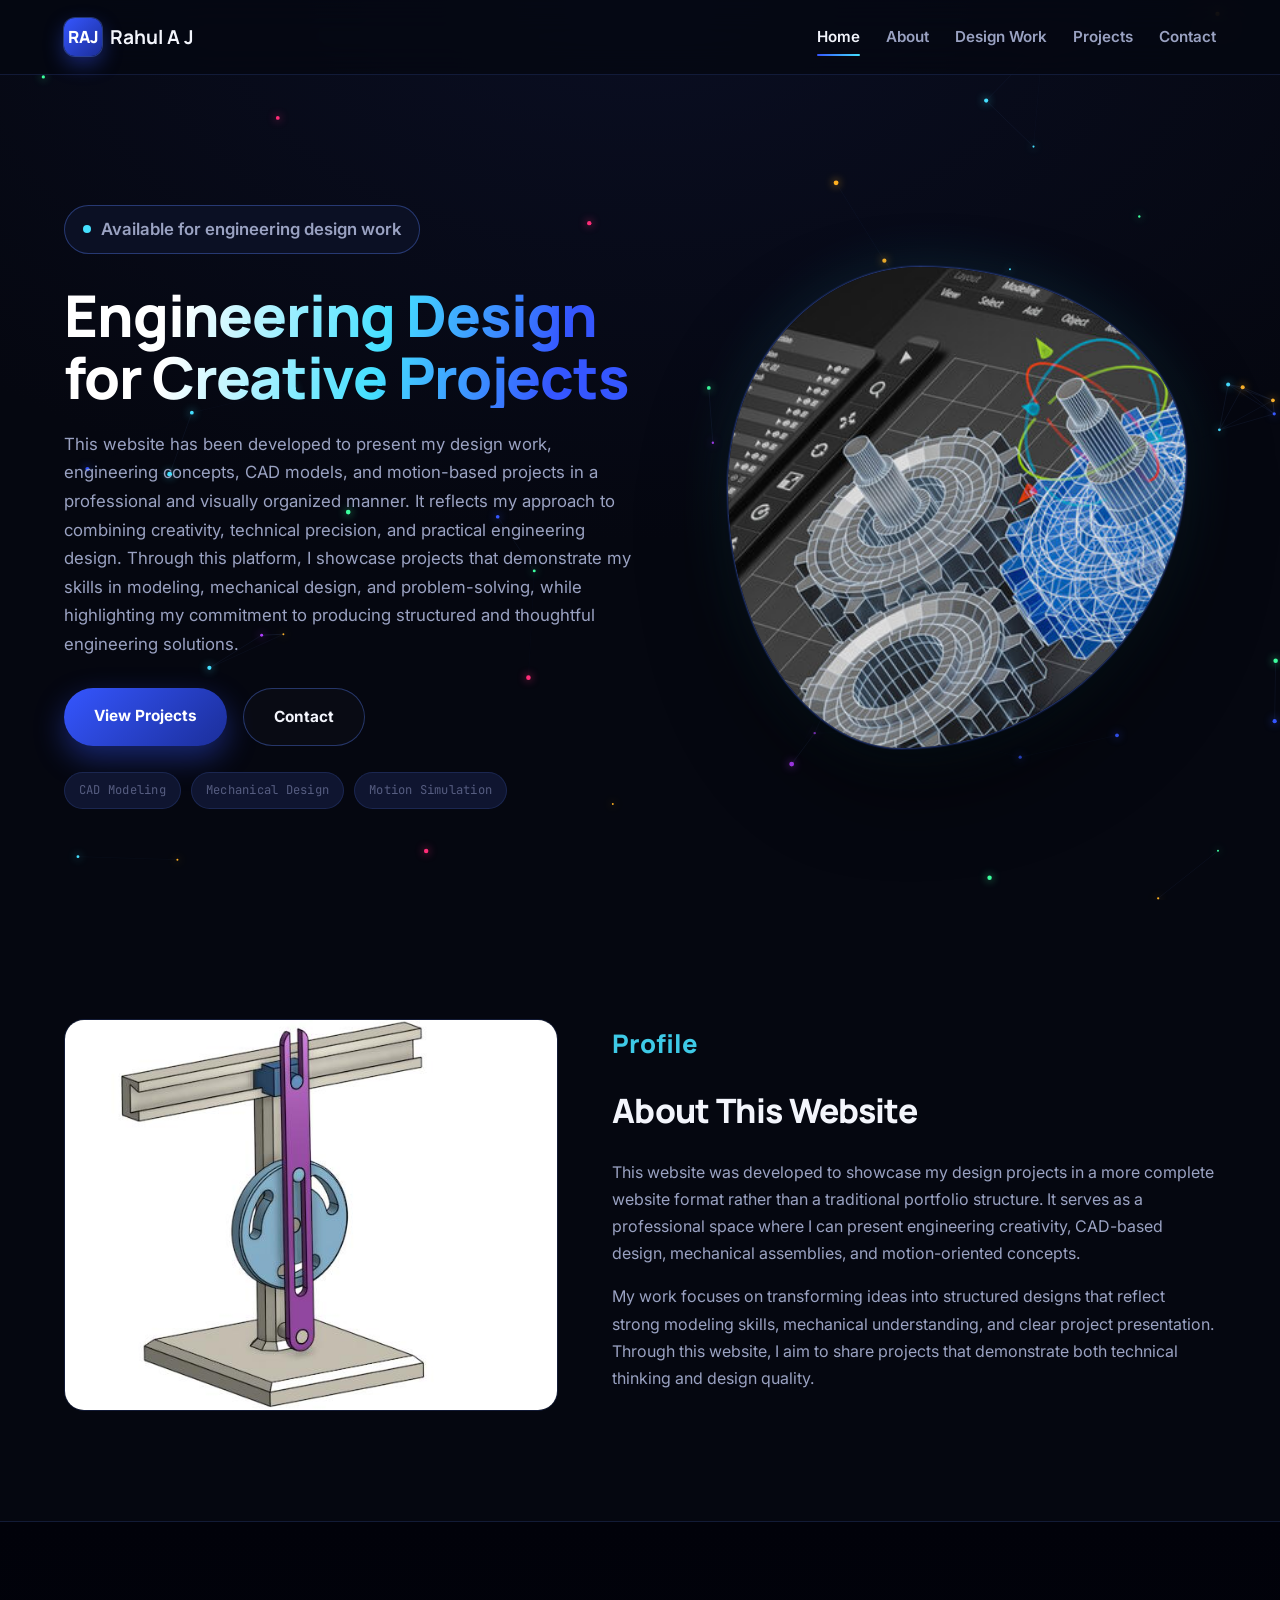
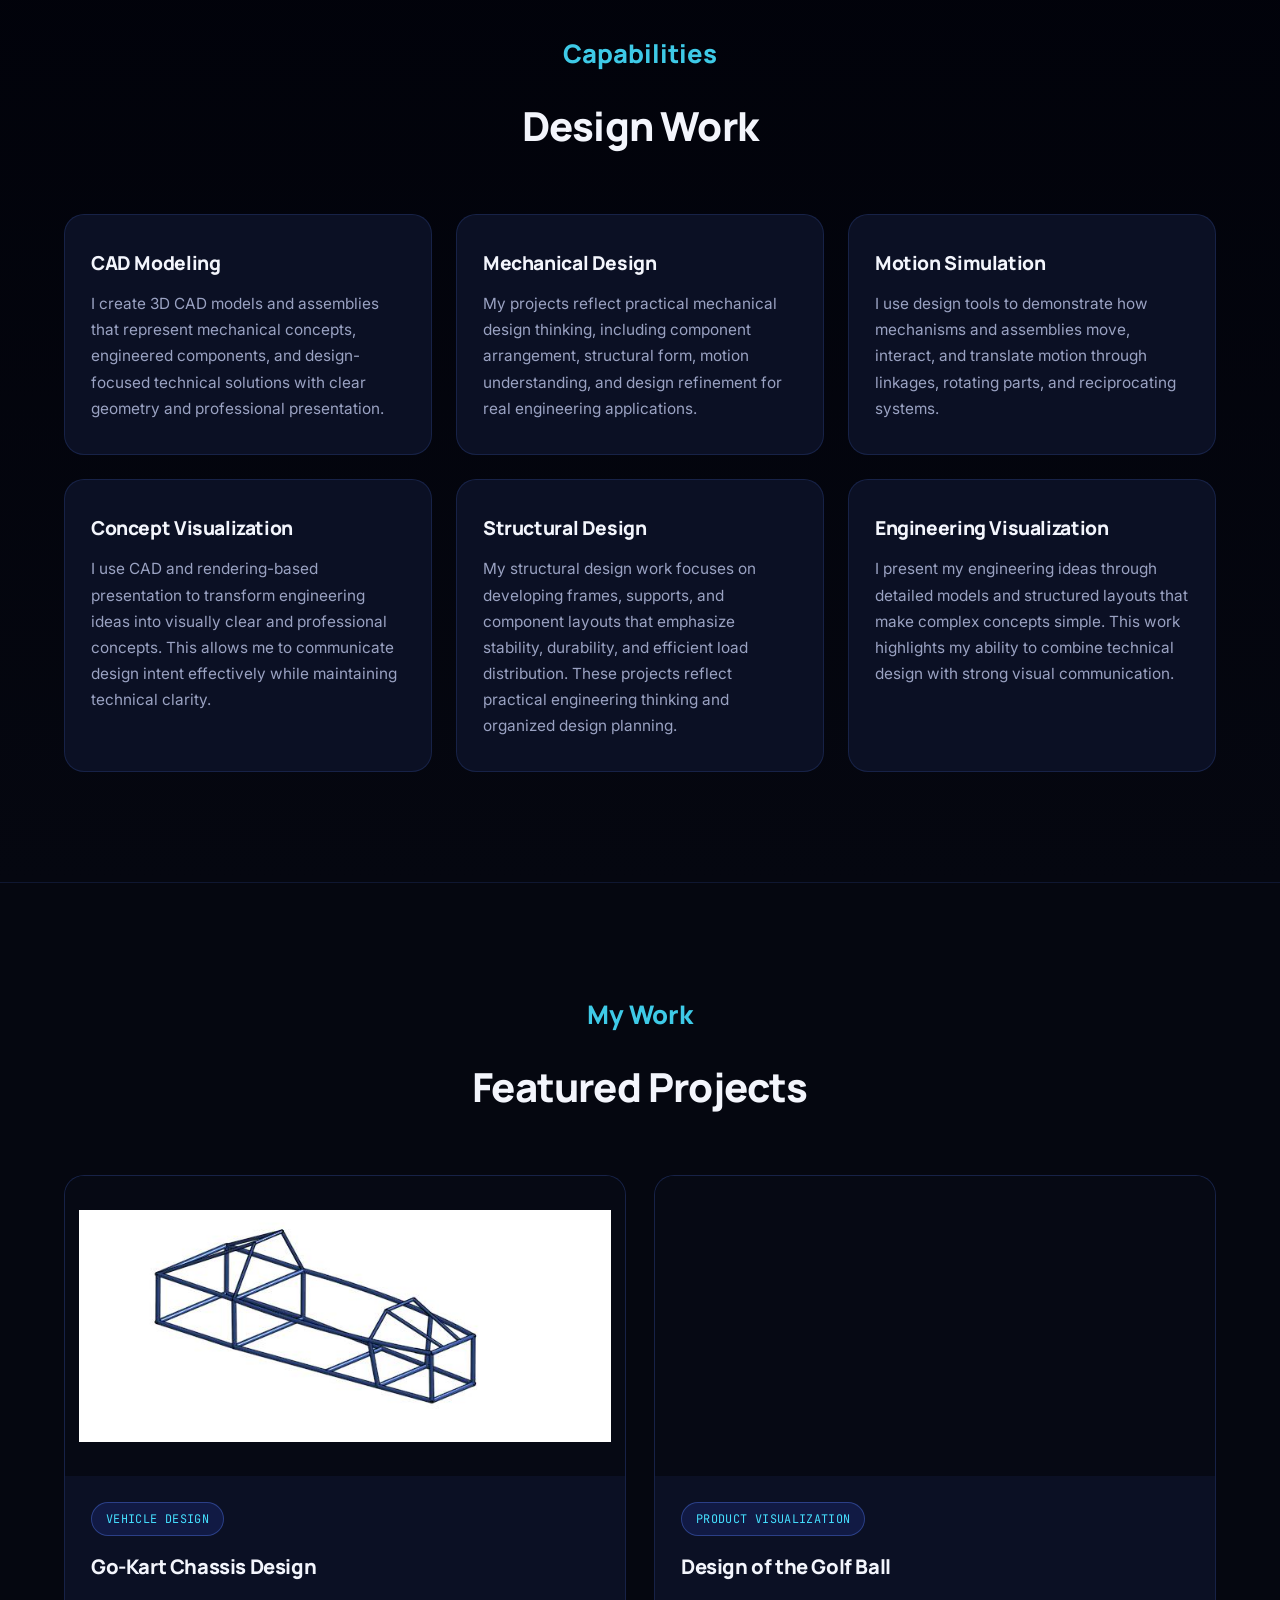
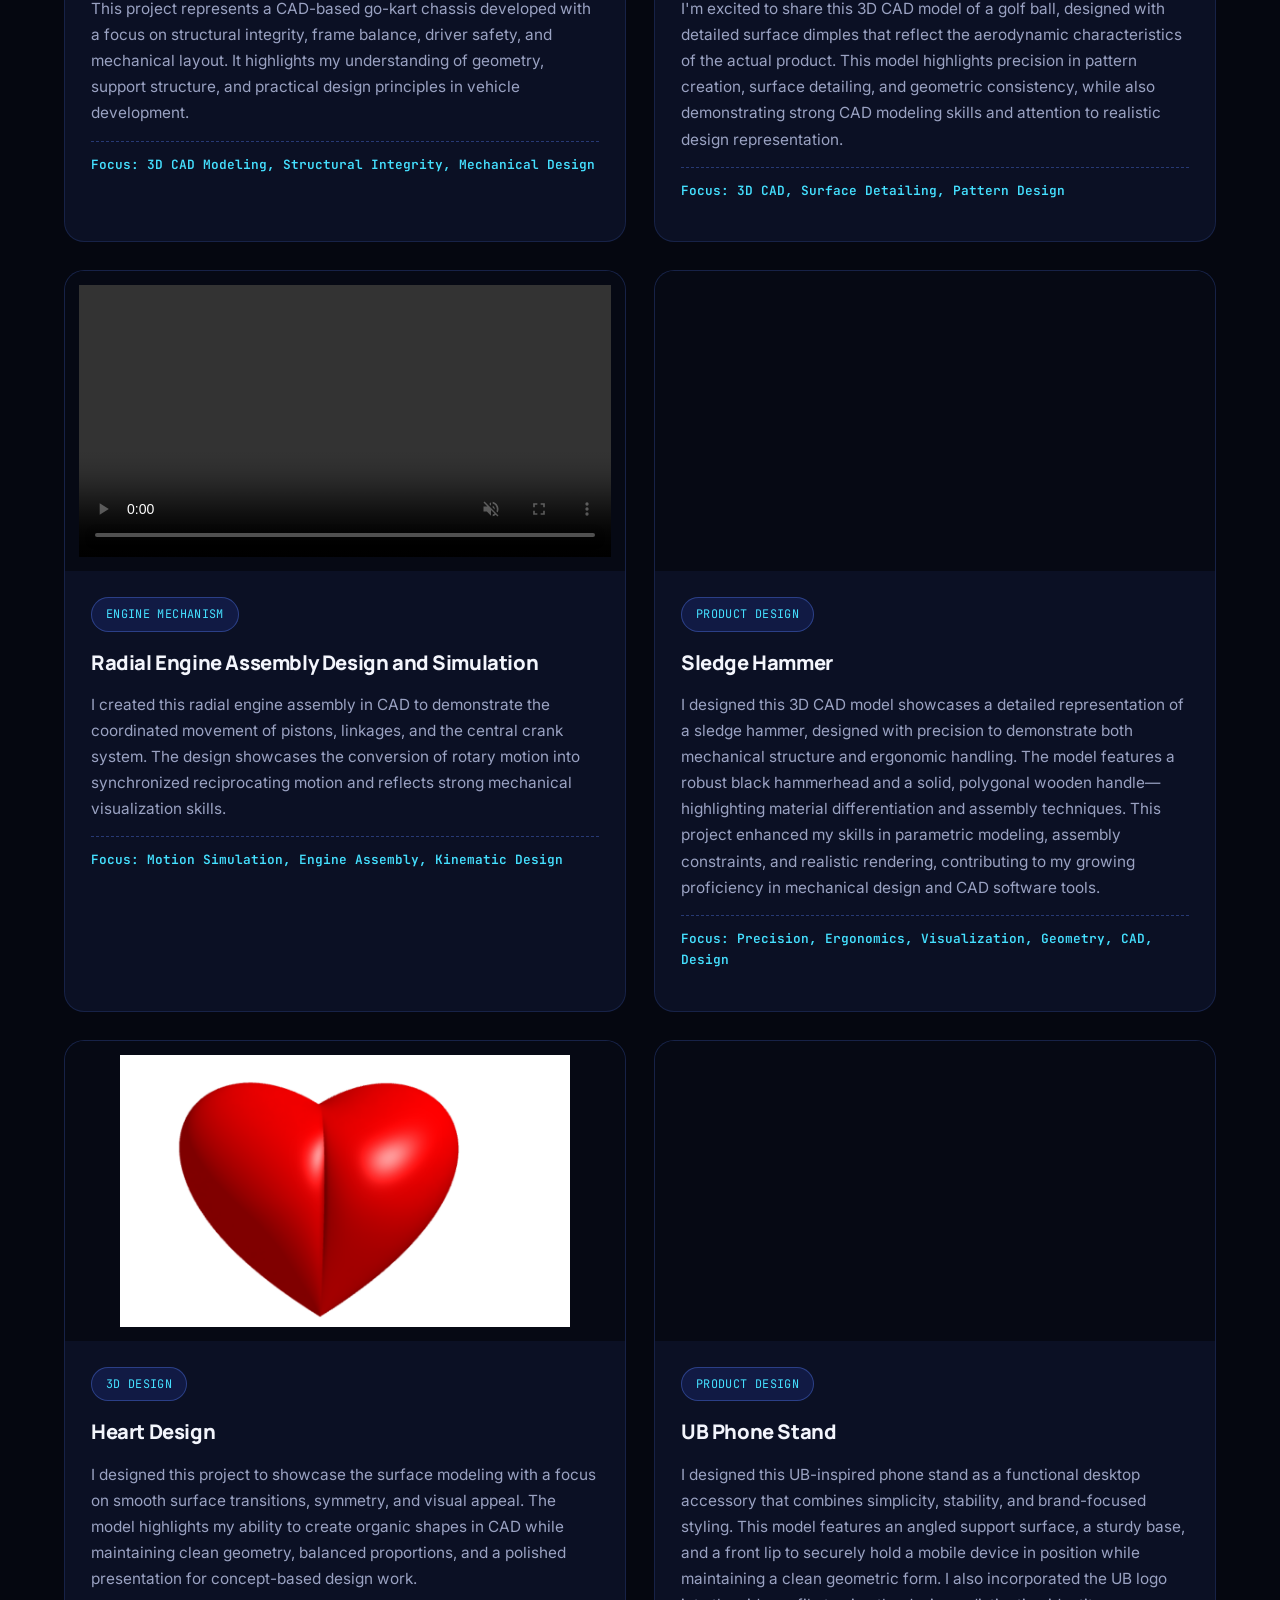
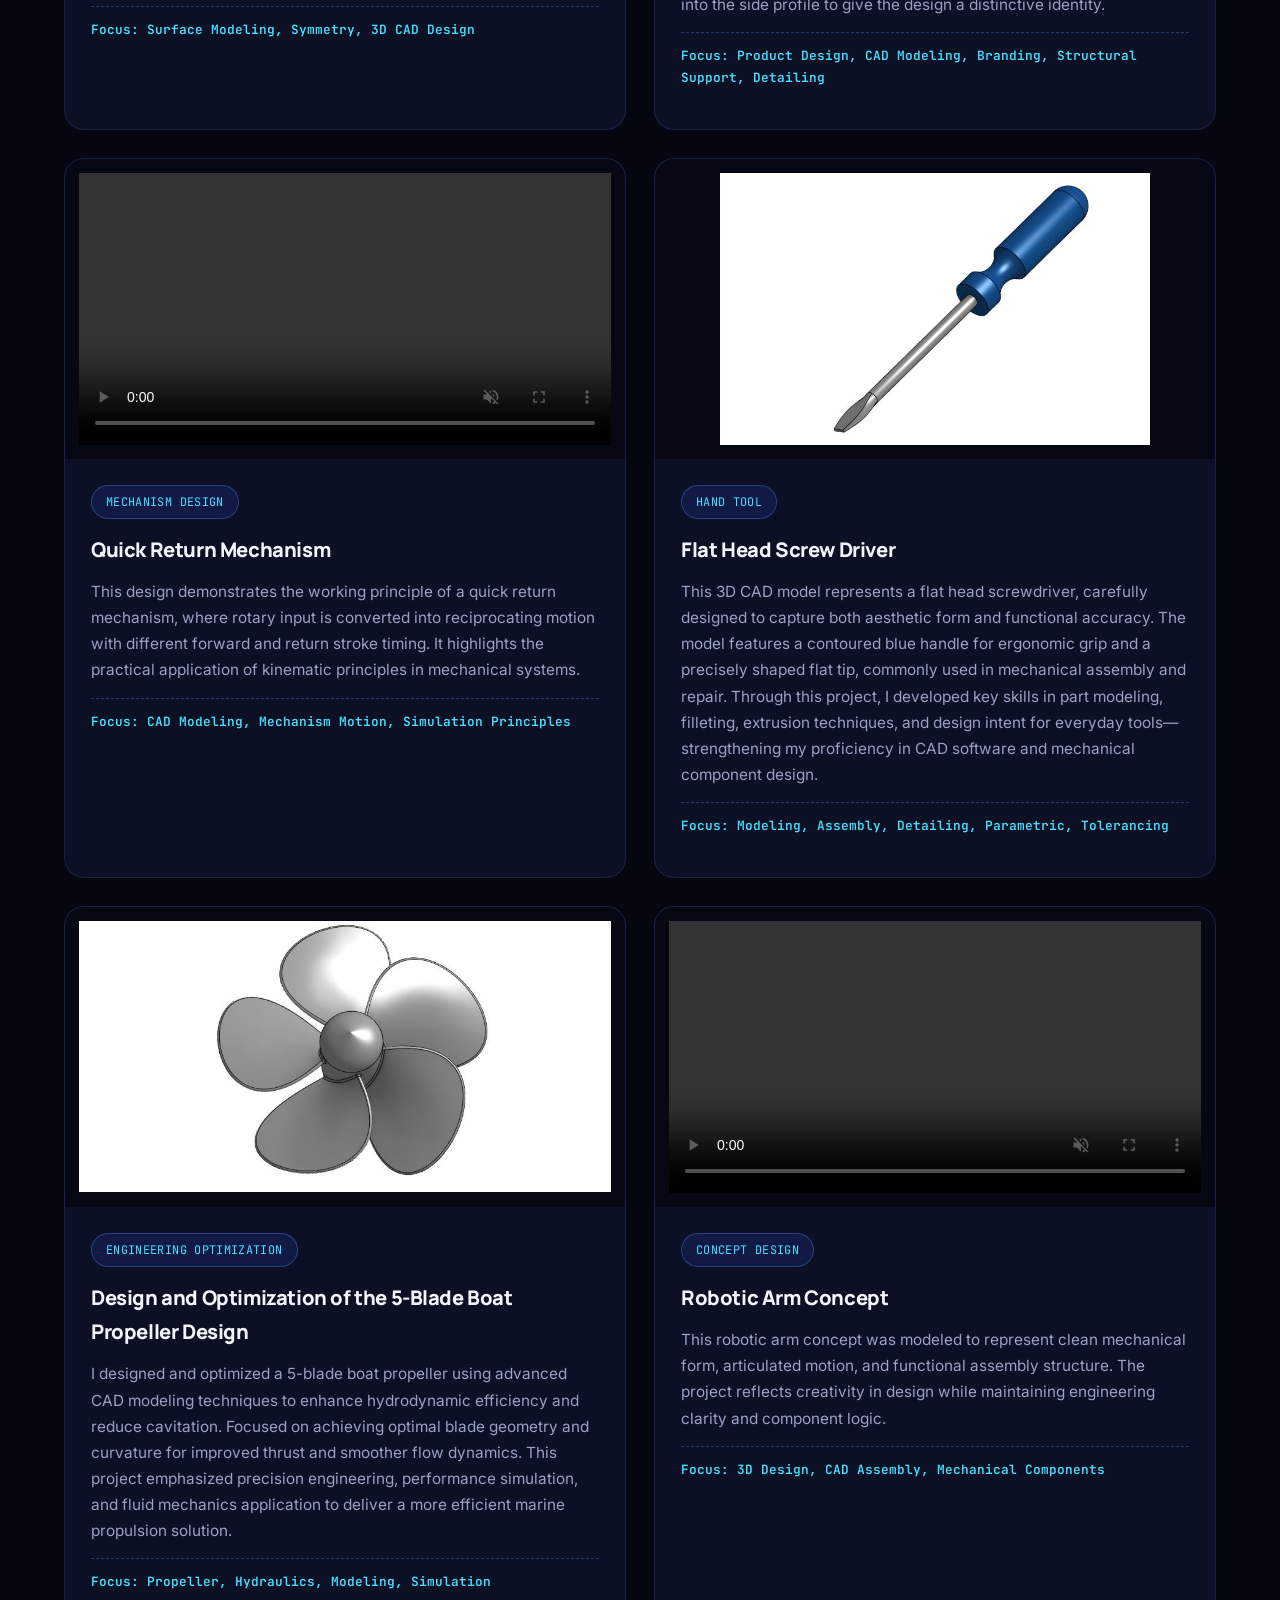
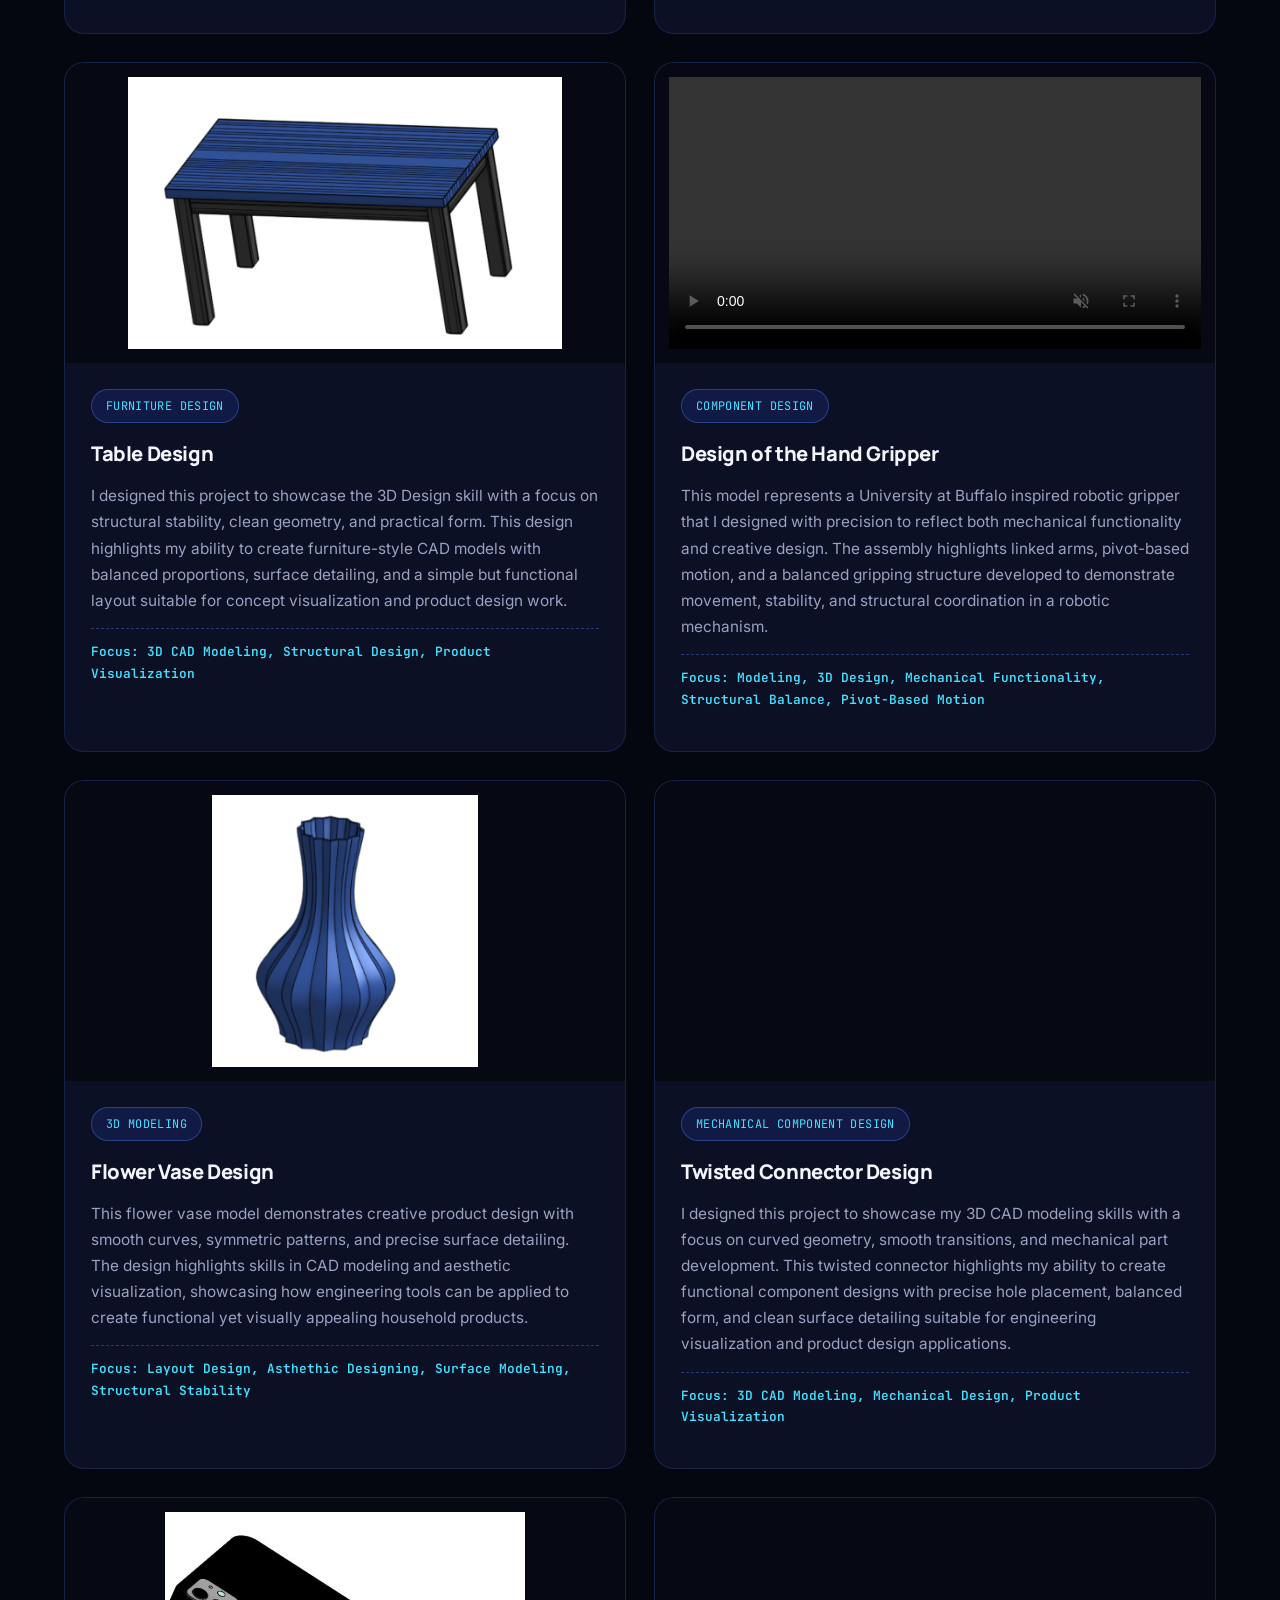
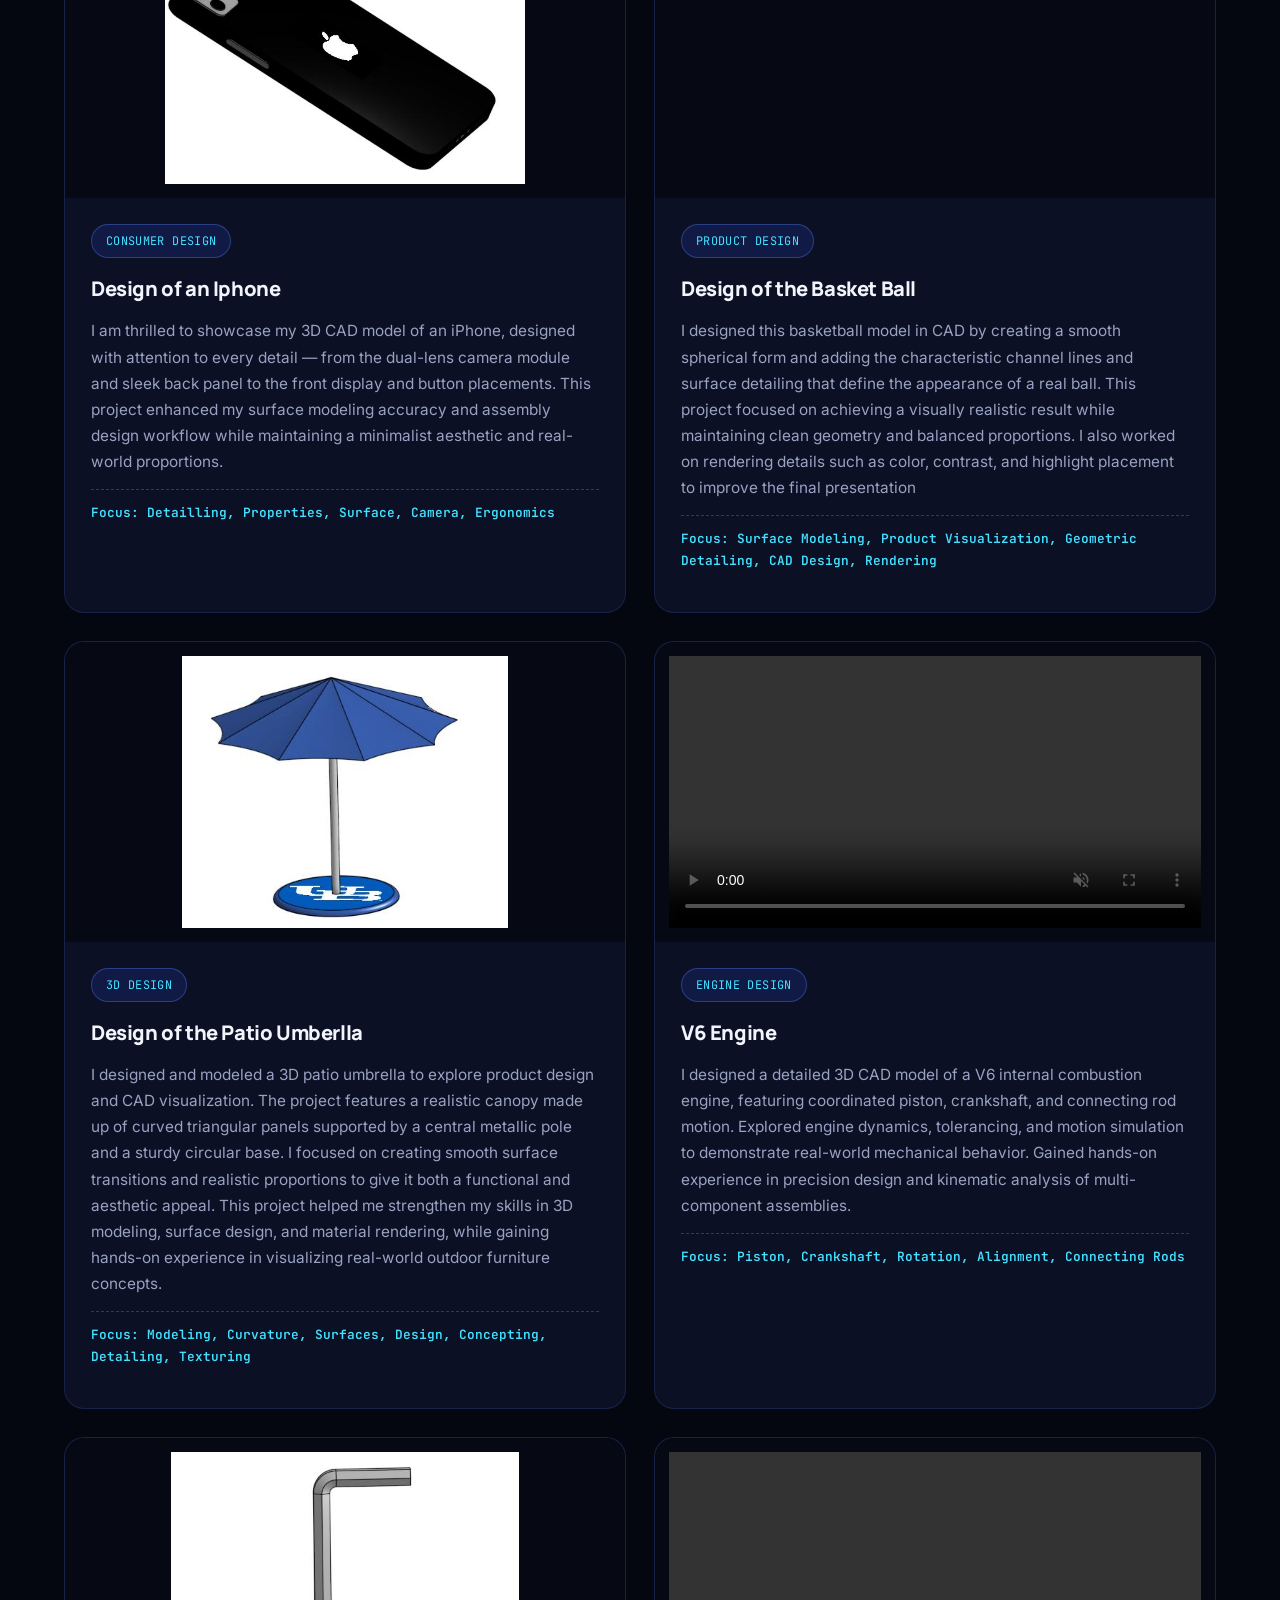
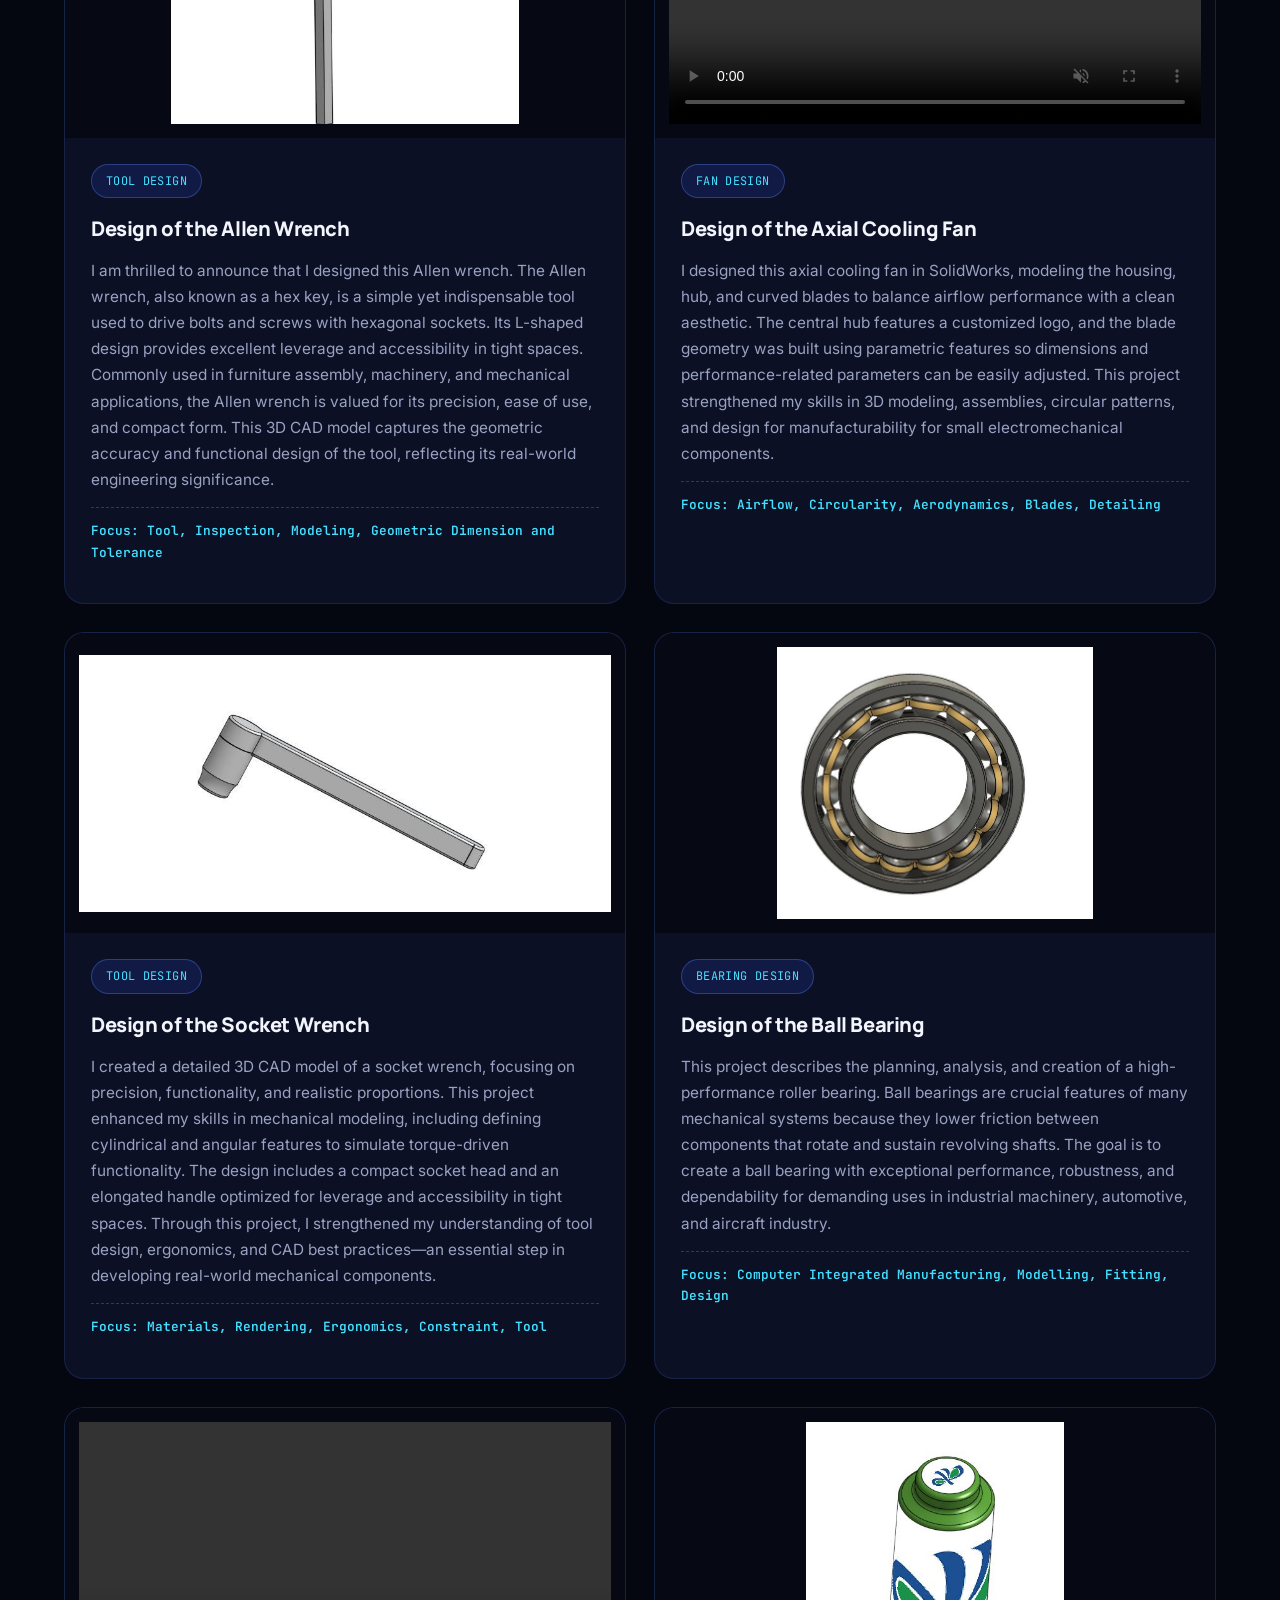
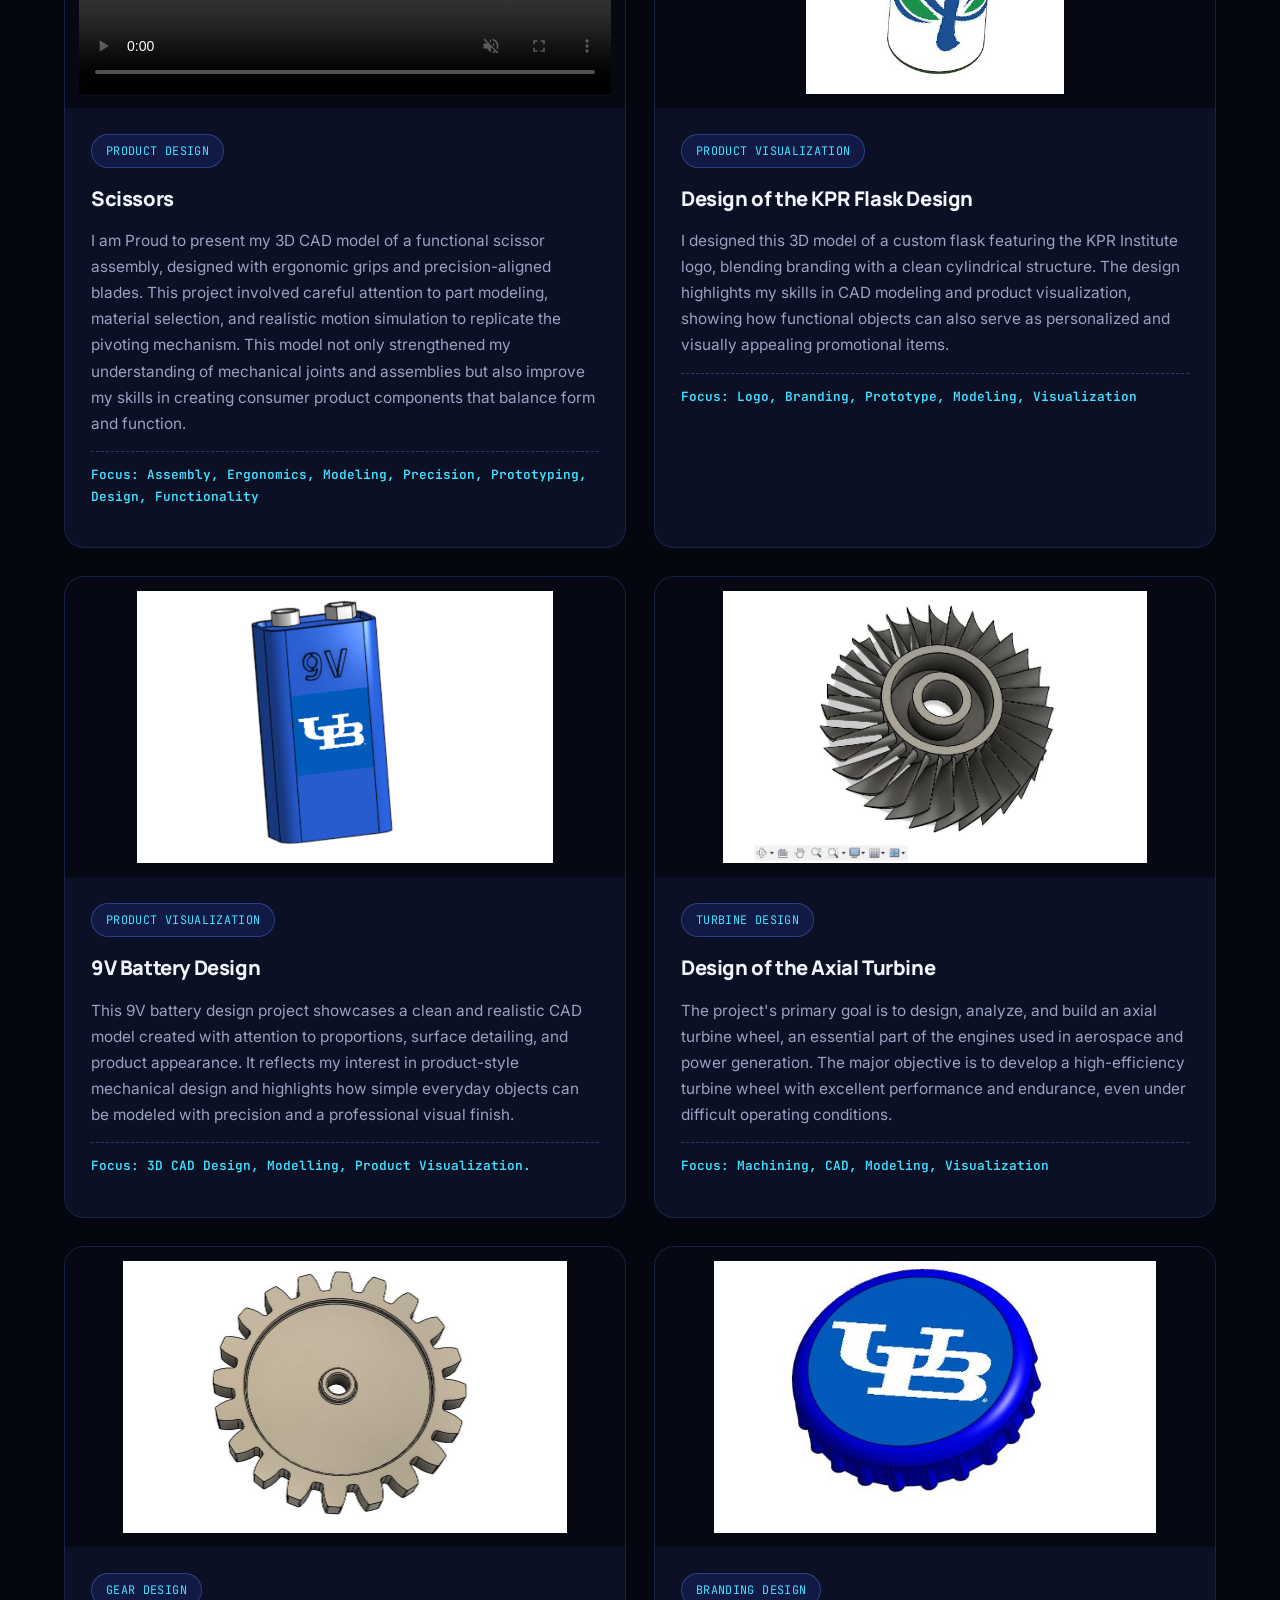
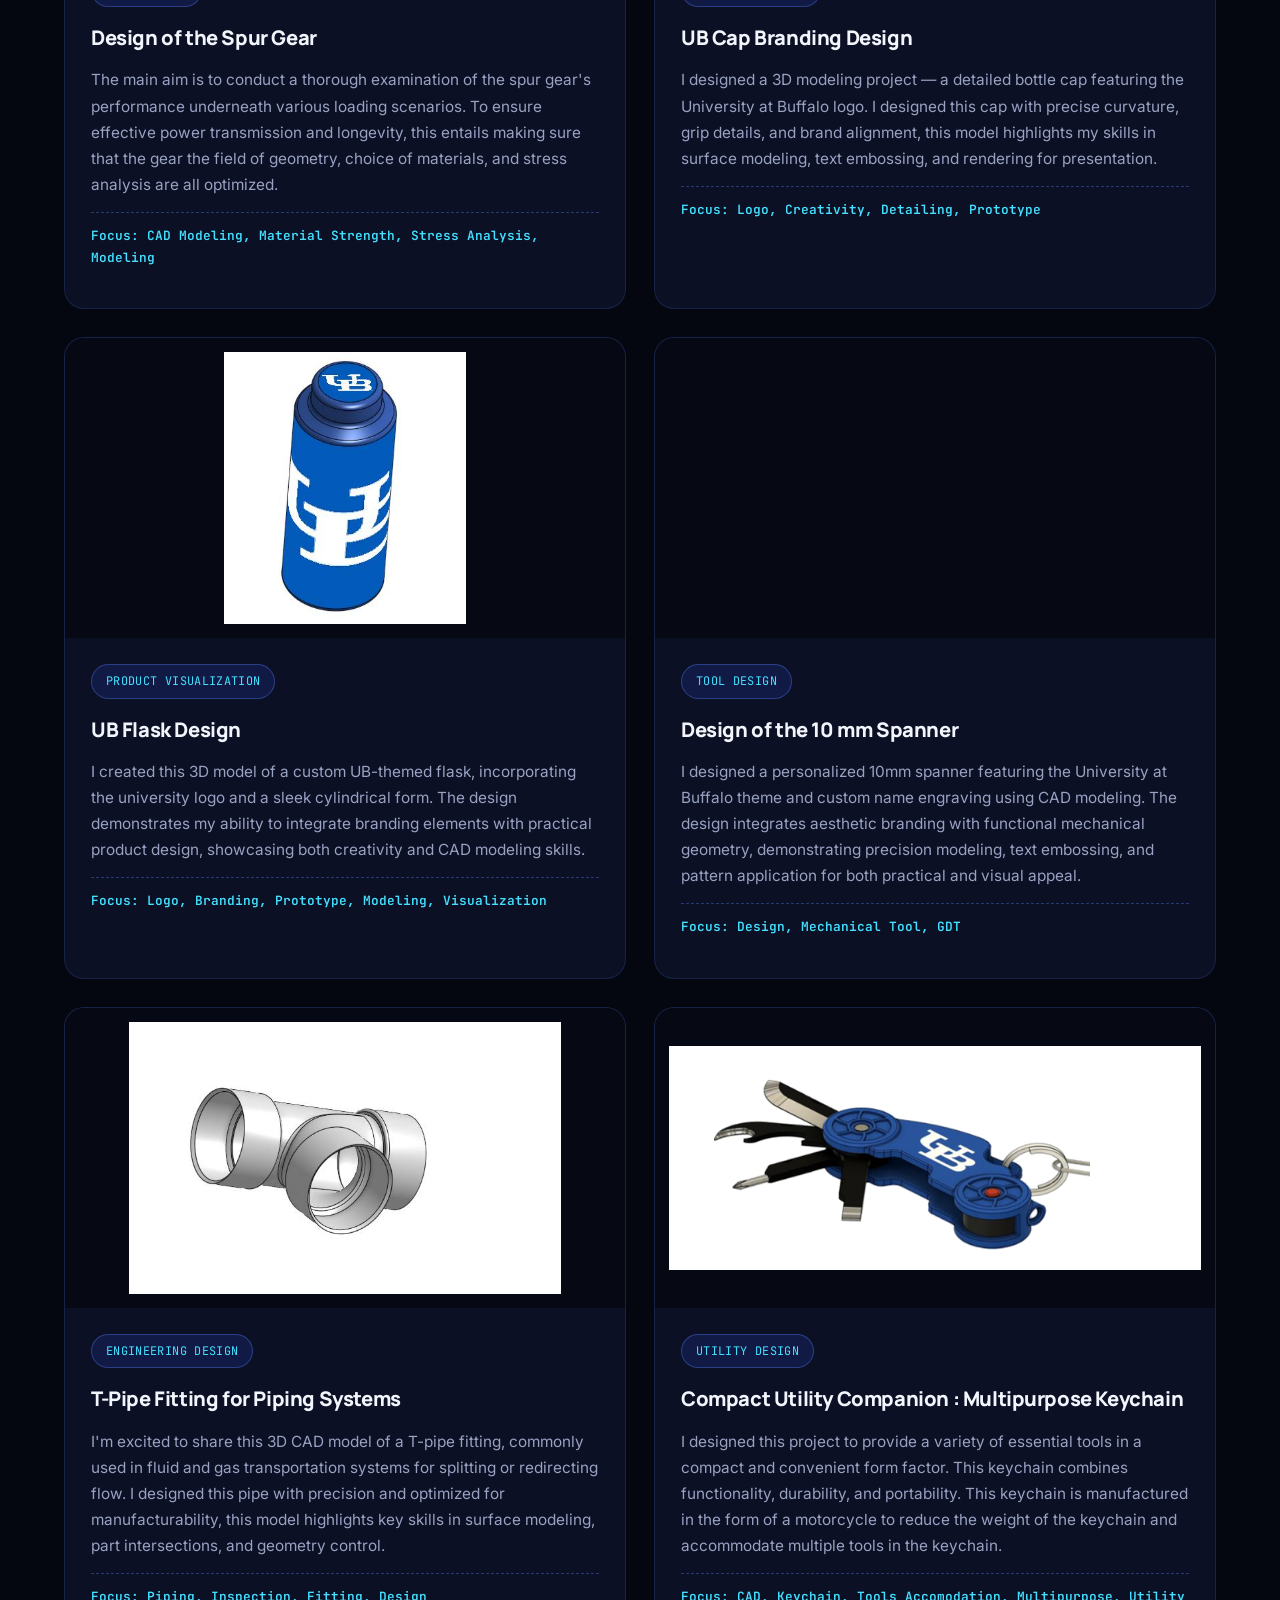
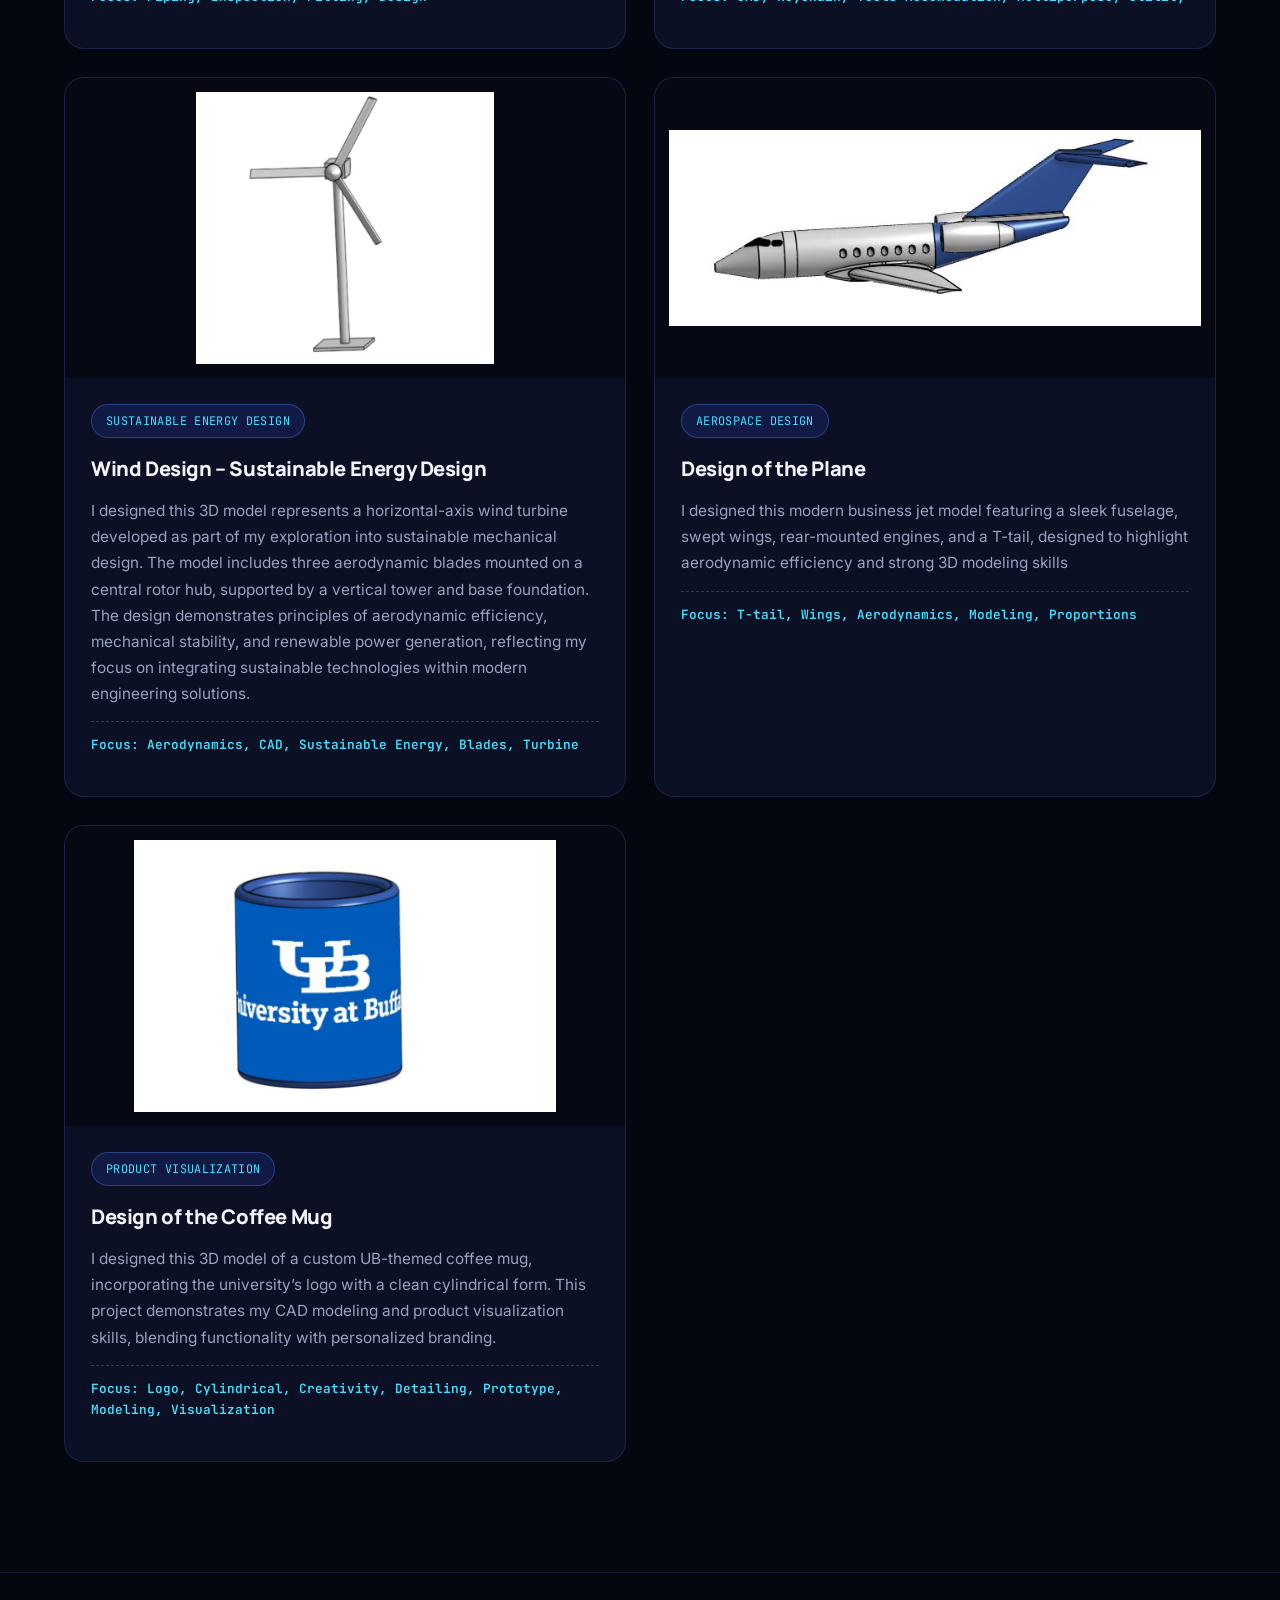
==== commit b27620c4: "Add files via upload" ====
--- a/index.html
+++ b/index.html
@@ -1,263 +1,673 @@
-<!DOCTYPE html>
-<html lang="en">
-<head>
-  <meta charset="UTF-8" />
-  <meta name="viewport" content="width=device-width, initial-scale=1.0" />
-  <title>Rahul | Publications</title>
-  <link rel="stylesheet" href="style.css" />
-</head>
-<body>
-
-  <canvas id="starfield"></canvas>
-
-  <div class="bg-blur bg1"></div>
-  <div class="bg-blur bg2"></div>
-
-  <!-- HERO SECTION -->
-  <section class="hero">
-    <div class="hero-content">
-      <div class="profile-image-wrap">
-        <img src="Photo.png" alt="Rahul Ashok Jeyalakshmi" class="profile-image" />
-      </div>
-
-      <div class="hero-text">
-        <p class="tagline">Technical Publications • CAD Design • Engineering Projects</p>
-        <h1>Rahul Publication Website</h1>
-        <p class="hero-description">
-          I share my technical articles and journal paper write ups based on my work in CAD Design,
-          Mechanical Engineering, Robotics, Sustaiability and Practical Learning. This Portfolio brings
-          together my publications in a clean, modern, and professional format.
-        </p>
-
-        <div class="hero-buttons">
-          <a href="https://medium.com/@kprrahul2018" target="_blank" class="btn primary"><span>View Medium</span></a>
-          <a href="https://www.linkedin.com/in/rahul-ashok-jeyalakshmi-ba60351ab/" target="_blank" class="btn primary"><span>View LinkedIn</span></a>
-        </div>
-      </div>
-    </div>
-  </section>
-
-  <!-- STATS SECTION -->
-  <section class="stats-section">
-    <div class="stats-grid">
-      <div class="stat-card">
-        <h2>6+</h2>
-        <p>Technical Articles</p>
-      </div>
-      <div class="stat-card">
-        <h2>2+</h2>
-        <p>Platforms Used</p>
-      </div>
-      <div class="stat-card">
-        <h2>96%</h2>
-        <p>Project-Based Content</p>
-      </div>
-      <div class="stat-card">
-        <h2>96%</h2>
-        <p>Learning-Based Content</p>
-      </div>
-    </div>
-  </section>
-
-  <!-- PUBLICATIONS -->
-  <section class="publications-section" id="publications">
-    <div class="section-header">
-      <h2>Featured Publications</h2>
-      <p>Browse my Technical Articles, Design Publication, and Engineering Write-ups</p>
-    </div>
-
-    <div class="controls">
-      <input type="text" id="searchInput" placeholder="Search publications..." class="search-box" />
-
-      <div class="filter-buttons">
-        <button class="filter-btn active" data-filter="all">All</button>
-        <button class="filter-btn" data-filter="cad">CAD Design</button>
-        <button class="filter-btn" data-filter="product design">Product Design and Visualization</button>
-        <button class="filter-btn" data-filter="robotics and automation">Robotics and Automation</button>
-        <button class="filter-btn" data-filter="sustainability">Sustainability</button>
-        <button class="filter-btn" data-filter="battery technology">Battery Technologies</button>
-        <button class="filter-btn" data-filter="journal paper">Journal Paper</button>
-      </div>
-    </div>
-
-    <div class="publications-grid">
-
-      <article class="publication-card reveal" data-category="cad">
-        <div class="card-image-wrap">
-          <img src="Robot.jpeg" alt="Robotic Arm Project" />
-          <span class="badge">Medium</span>
-        </div>
-        <div class="publication-content">
-          <span class="publication-type">CAD / Design</span>
-          <h3>Designing a University at Buffalo Inspired Robotic Arm</h3>
-          <p>
-            This article describes about designing a CAD-based robotic arm concept that combines mechanical design, creativity,
-            and University at Buffalo inspired branding in a visually distinct model.
-          </p>
-          <div class="card-footer">
-            <a href="https://medium.com/@kprrahul2018/designing-a-university-at-buffalo-inspired-robotic-arm-62d48f0fc8b0" target="_blank" class="read-link">Read Publication</a>
-          </div>
-        </div>
-      </article>
-
-      <article class="publication-card reveal" data-category="product design">
-        <div class="card-image-wrap">
-          <img src="Go Kart Chassis Design.jpeg" alt="Go Kart Chassis Design" />
-          <span class="badge">Medium</span>
-        </div>
-        <div class="publication-content">
-          <span class="publication-type">CAD / Design</span>
-          <h3>Engineering Design of a Tubular Go-Kart Chassis Using CAD</h3>
-          <p>
-            This article describes about designing a Go-kart chassis concept focused on structural layout, tubular frame design, and practical engineering form.
-          </p>
-          <div class="card-footer">
-            <a href="https://medium.com/@kprrahul2018/engineering-design-of-a-tubular-go-kart-chassis-using-cad-5f49829644a9" target="_blank" class="read-link">Read Publication</a>
-          </div>
-        </div>
-      </article>
-
-      <article class="publication-card reveal" data-category="product design">
-        <div class="card-image-wrap">
-          <img src="9V Battery Design.png" alt="9V Battery CAD Model" />
-          <span class="badge">Medium</span>
-        </div>
-        <div class="publication-content">
-          <span class="publication-type">Product Design and Visualization</span>
-          <h3>Design of a 9V Battery with Custom UB Branding</h3>
-          <p>
-             This article describes about designing a realistic 3D CAD battery model created with accurate proportions, terminal
-            detailing, and a clean branded finish to make the concept product-ready.
-          </p>
-          <div class="card-footer">
-            <a href="https://medium.com/@kprrahul2018/design-of-a-9v-battery-with-custom-ub-branding-2956066a0020" target="_blank" class="read-link">Read Publication</a>
-          </div>
-        </div>
-      </article>
-
-      <article class="publication-card reveal" data-category="product design">
-        <div class="card-image-wrap">
-          <img src="KPR Flask Design.jpeg" alt="KPR Fask Design" />
-          <span class="badge">Medium</span>
-        </div>
-        <div class="publication-content">
-          <span class="publication-type">Product Design and Visualization</span>
-          <h3>Brand-Focused Flask Design and Visualization</h3>
-          <p>
-             This article describes about designing a CAD-based product visualization of the 3D flask with a clean, product-style model to practice consumer product modeling and visual branding. 
-          </p>
-          <div class="card-footer">
-            <a href="https://medium.com/@kprrahul2018/brand-focused-flask-design-and-visualization-f932cffad72e" target="_blank" class="read-link">Read Publication</a>
-          </div>
-        </div>
-      </article>
-
-       <article class="publication-card reveal" data-category="sustainability">
-        <div class="card-image-wrap">
-          <img src="EV Freight.png" alt="EV Freight" />
-          <span class="badge">Medium</span>
-        </div>
-        <div class="publication-content">
-          <span class="publication-type">Sustainability</span>
-          <h3>Electric Vehicle Adoption in Urban Freight Systems</h3>
-          <p>
-            This article describes how electric vehicle adoption in urban freight systems is supporting sustainability by reducing emissions, improving last-mile delivery efficiency, and encouraging cleaner, smarter logistics operations in cities. 
-          </p>
-          <div class="card-footer">
-            <a href="https://medium.com/@kprrahul2018/electric-vehicle-adoption-in-urban-freight-systems-a-review-of-sustainability-challenges-policy-1770ec156f79" target="_blank" class="read-link">Read Publication</a>
-          </div>
-        </div>
-      </article>
-
-       <article class="publication-card reveal" data-category="product design">
-        <div class="card-image-wrap">
-          <img src="Axial Cooling Fan.jpeg" alt="Axial Cooling Fan" />
-          <span class="badge">Medium</span>
-        </div>
-        <div class="publication-content">
-          <span class="publication-type">CAD / Design</span>
-          <h3>Design of the Axial Cooling Fan</h3>
-          <p>
-             This article describes about the design of an axial cooling fan developed using CAD tools, focusing on airflow efficiency, blade geometry, and practical mechanical design considerations.
-          </p>
-          <div class="card-footer">
-            <a href="https://medium.com/@kprrahul2018/design-of-the-axial-cooling-fan-4c4bc18fb093" target="_blank" class="read-link">Read Publication</a>
-          </div>
-        </div>
-      </article>
-
-      <article class="publication-card reveal" data-category="robotics and automation">
-        <div class="card-image-wrap">
-          <img src="Role of the Cobots.png" alt="Role of the Cobots" />
-          <span class="badge">LinkedIn</span>
-        </div>
-        <div class="publication-content">
-          <span class="publication-type">Robotics and Automation</span>
-          <h3>The Role of the Collaborative Robots in the Modern Industry</h3>
-          <p>
-            This article describes about the Collaborative Robots (Cobots) by highlighting the main points such as how they are reshaping traditional manufacturing by enabling safe and efficient human–robot collaboration in the industry.
-          </p>
-          <div class="card-footer">
-            <a href="https://www.linkedin.com/pulse/role-collaborative-robots-modern-industry-rahul-ashok-jeyalakshmi-aqdbe/" target="_blank" class="read-link">Read Publication</a>
-          </div>
-        </div>
-      </article>
-
-      <article class="publication-card reveal" data-category="journal paper">
-        <div class="card-image-wrap">
-          <img src="Solar Still.jpg" alt="Solar Still" />
-          <span class="badge">Elsevier</span>
-        </div>
-        <div class="publication-content">
-          <span class="publication-type">Sustainability</span>
-          <h3>Performance Study on Solar Still using Nano Disbanded Phase Change Material (NDPCM)</h3>
-          <p>
-            This article presents a performance analysis of a conventional single-slope solar still enhanced with phase change materials (PCM) and nano-dispersed additives to improve water desalination efficiency.
-          </p>
-          <div class="card-footer">
-            <a href="https://www.sciencedirect.com/science/article/abs/pii/S2214785322000761?via%3Dihub" target="_blank" class="read-link">Read Publication</a>
-          </div>
-        </div>
-      </article>
-
-      <article class="publication-card reveal" data-category="robotics and automation">
-        <div class="card-image-wrap">
-          <img src="Tally.jpeg" alt="Tally" />
-          <span class="badge">Linkedin</span>
-        </div>
-        <div class="publication-content">
-          <span class="publication-type">Robotics and Automation</span>
-          <h3>Meet Tally: How BJ’s Autonomous Aisle Robot Quietly Supports People</h3>
-          <p>
-            This article describes about how BJ’s Store Checker machines, particularly the autonomous robot “Tally,” are transforming retail operations by quietly improving inventory accuracy and efficiency.
-          </p>
-          <div class="card-footer">
-            <a href="https://www.linkedin.com/pulse/from-queue-quick-scan-how-bjs-store-checker-machines-rahul-ap3ge/" target="_blank" class="read-link">Read Publication</a>
-          </div>
-        </div>
-      </article>
-
-      
-      <article class="publication-card reveal" data-category="battery technology">
-        <div class="card-image-wrap">
-          <img src="Battery Trends.png" alt="Battery Trends" />
-          <span class="badge">Linkedin</span>
-        </div>
-        <div class="publication-content">
-          <span class="publication-type">Battery Technology</span>
-          <h3>Performance Analysis of EV Batteries Using Data-Driven Methods</h3>
-          <p>
-            This article describes how data-driven approaches have shaped battery performance in recent decades, covering key aspects such as degradation, efficiency, and real-world usage patterns.
-          </p>
-          <div class="card-footer">
-            <a href="https://www.linkedin.com/pulse/performance-analysis-ev-batteries-using-data-driven-rahul-jh92e/" target="_blank" class="read-link">Read Publication</a>
-          </div>
-        </div>
-      </article>
-
-    </div>
-  </section>
-
-  <script src="script.js"></script>
-</body>
-</html>+<!DOCTYPE html>
+
+<html lang="en">
+<head>
+<meta charset="utf-8"/>
+<meta content="width=device-width, initial-scale=1.0" name="viewport"/>
+<title>Rahul — Engineering Design | Signal</title>
+<meta content="Rahul's engineering design portfolio — CAD modeling, mechanical concepts, motion simulation, and product visualization, presented with a bold neon-lit interactive layout." name="description"/>
+<link href="https://fonts.googleapis.com" rel="preconnect"/><link crossorigin="" href="https://fonts.gstatic.com" rel="preconnect"/><link href="https://fonts.googleapis.com/css2?family=Manrope:wght@500;600;700;800&amp;family=Inter:wght@400;500;600&amp;family=JetBrains+Mono:wght@400;500&amp;display=swap" rel="stylesheet"/><link href="style.css" rel="stylesheet"/>
+</head>
+<body><canvas class="particle-bg" id="particleCanvas"></canvas><div class="scroll-progress" id="scrollProgress"></div>
+<!-- Header -->
+<header class="header">
+<div class="container navbar">
+<a class="brand" href="#Home" id="top"><span class="brand-mark">RAJ</span><span class="brand-name">Rahul A J</span></a>
+<button aria-label="Toggle menu" aria-expanded="false" aria-controls="navMenu" class="menu-toggle" id="menuToggle">
+        ☰
+      </button>
+<nav class="nav-menu" id="navMenu" aria-label="Primary">
+<a class="nav-link" href="#Home">Home</a>
+<a class="nav-link" href="#About">About</a>
+<a class="nav-link" href="#Design-work">Design Work</a>
+<a class="nav-link" href="#Projects">Projects</a>
+<a class="nav-link" href="#Contact">Contact</a>
+</nav>
+</div>
+</header>
+<!-- Home -->
+<section class="hero" id="Home">
+<div class="container hero-layout">
+<div class="hero-text">
+<p class="hero-tag"><span class="pulse-dot"></span><span>Available for engineering design work</span></p>
+<h1 class="glow-heading">Engineering Design for Creative Projects</h1>
+<p>
+          This website has been developed to present my design work, engineering concepts, CAD models, and motion-based projects in a professional and visually organized manner. It reflects my approach to combining creativity, technical precision, and practical engineering design. Through this platform, I showcase projects that demonstrate my skills 
+          in modeling, mechanical design, and problem-solving, while highlighting my commitment to producing structured and thoughtful engineering solutions.
+        </p>
+<div class="hero-buttons">
+<a class="btn btn-primary" href="#Projects">View Projects</a>
+<a class="btn btn-outline" href="#Contact">Contact</a>
+</div><div class="hero-meta"><span class="meta-chip">CAD Modeling</span><span class="meta-chip">Mechanical Design</span><span class="meta-chip">Motion Simulation</span></div>
+</div>
+<div class="hero-image">
+
+<div class="blob-frame"><img alt="Engineering design website showcase" src="Engineering Product.jpg"/><div class="orbit-ring"></div></div></div>
+</div>
+</section>
+<!-- About -->
+<section class="section about-section" id="About">
+<div class="container about-layout">
+<div class="about-image reveal">
+
+<div class="clip-frame"><img alt="Rahul design and engineering work" src="Quick Return Mechanism.jpeg"/></div></div>
+<div class="about-text reveal">
+<div class="section-marker reveal"><span class="marker-num">Profile</span></div><h2>About This Website</h2>
+<p>
+          This website was developed to showcase my design projects in a more complete
+          website format rather than a traditional portfolio structure. It serves as a
+          professional space where I can present engineering creativity, CAD-based design,
+          mechanical assemblies, and motion-oriented concepts.
+        </p>
+<p>
+          My work focuses on transforming ideas into structured designs that reflect strong
+          modeling skills, mechanical understanding, and clear project presentation. Through
+          this website, I aim to share projects that demonstrate both technical thinking and
+          design quality.
+        </p>
+</div>
+</div>
+</section>
+<!-- Design Work -->
+<section class="section dark-section" id="Design-work">
+<div class="container">
+<div class="section-marker reveal"><span class="marker-num">Capabilities</span></div><h2 class="section-title reveal">Design Work</h2>
+<div class="design-grid">
+<div class="design-card reveal glow-card">
+<h3 class="glow-text">CAD Modeling</h3>
+<p class="glow-content">
+            I create 3D CAD models and assemblies that represent mechanical concepts,
+            engineered components, and design-focused technical solutions with clear
+            geometry and professional presentation.
+          </p>
+</div>
+<div class="design-card reveal glow-card">
+<h3 class="glow-text">Mechanical Design</h3>
+<p class="glow-content">
+            My projects reflect practical mechanical design thinking, including component
+            arrangement, structural form, motion understanding, and design refinement for
+            real engineering applications.
+          </p>
+</div>
+<div class="design-card reveal glow-card">
+<h3 class="glow-text">Motion Simulation</h3>
+<p class="glow-content">
+            I use design tools to demonstrate how mechanisms and assemblies move, interact,
+            and translate motion through linkages, rotating parts, and reciprocating systems.
+          </p>
+</div>
+<div class="design-card reveal glow-card">
+<h3 class="glow-text">Concept Visualization</h3>
+<p class="glow-content">
+            I use CAD and rendering-based presentation to transform engineering ideas into
+            visually clear and professional concepts. This allows me to communicate design
+             intent effectively while maintaining technical clarity.
+         </p>
+</div>
+<div class="design-card reveal glow-card">
+<h3 class="glow-text">Structural Design</h3>
+<p class="glow-content">
+           My structural design work focuses on developing frames, supports, and component
+           layouts that emphasize stability, durability, and efficient load distribution.
+           These projects reflect practical engineering thinking and organized design planning.
+         </p>
+</div>
+<div class="design-card reveal glow-card">
+<h3 class="glow-text">Engineering Visualization</h3>
+<p class="glow-content">
+          I present my engineering ideas through detailed models and structured layouts that
+          make complex concepts simple. This work highlights my ability to combine technical design with strong visual communication.
+        </p>
+</div>
+</div>
+</div>
+</section>
+<!-- Projects -->
+<section class="section projects-section" id="Projects">
+<div class="container">
+<div class="section-marker reveal"><span class="marker-num">My Work</span></div><h2 class="section-title dark-title reveal">Featured Projects</h2>
+<div class="projects-grid">
+<article class="project-card reveal glow-card"><div class="media-wrap"><img alt="Go kart chassis CAD design" class="project-media" loading="lazy" decoding="async" src="Go Kart Chassis Design.jpeg"/></div>
+
+<div class="project-content glow-content">
+<span class="project-type">Vehicle Design</span>
+<h3 class="glow-text">Go-Kart Chassis Design</h3>
+<p>
+              This project represents a CAD-based go-kart chassis developed with a focus on
+              structural integrity, frame balance, driver safety, and mechanical layout. It
+              highlights my understanding of geometry, support structure, and practical design
+              principles in vehicle development.
+            </p>
+<p class="project-focus">
+              Focus: 3D CAD Modeling, Structural Integrity, Mechanical Design
+            </p>
+</div>
+</article>
+<article class="project-card reveal glow-card"><div class="media-wrap"><img alt="Golf Ball" class="project-media" loading="lazy" decoding="async" src="Design of the golf ball.png"/></div>
+
+<div class="project-content glow-content">
+<span class="project-type">Product Visualization</span>
+<h3 class="glow-text">Design of the Golf Ball</h3>
+<p>
+              I'm excited to share this 3D CAD model of a golf ball, designed with detailed surface dimples that reflect the aerodynamic characteristics of the actual product. 
+              This model highlights precision in pattern creation, surface detailing, and geometric consistency, while also demonstrating strong CAD modeling skills and attention to realistic design representation.
+            </p>
+<p class="project-focus">
+              Focus: 3D CAD, Surface Detailing, Pattern Design
+            </p>
+</div>
+</article>
+<article class="project-card reveal glow-card"><div class="media-wrap"><video autoplay="" playsinline="" webkit-playsinline="" class="project-media" controls="" loop="" muted="" preload="metadata">
+<source src="Video 7.mp4" type="video/mp4"/>
+</video></div>
+
+<div class="project-content glow-content">
+<span class="project-type">Engine Mechanism</span>
+<h3 class="glow-text">Radial Engine Assembly Design and Simulation</h3>
+<p>
+              I created this radial engine assembly in CAD to demonstrate the coordinated
+              movement of pistons, linkages, and the central crank system. The design
+              showcases the conversion of rotary motion into synchronized reciprocating
+              motion and reflects strong mechanical visualization skills.
+            </p>
+<p class="project-focus">
+              Focus: Motion Simulation, Engine Assembly, Kinematic Design
+            </p>
+</div>
+</article>
+<article class="project-card reveal glow-card"><div class="media-wrap"><img alt="Sledge Hammer" class="project-media" loading="lazy" decoding="async" src="Sledge Hammer.jpeg"/></div>
+
+<div class="project-content glow-content">
+<span class="project-type">Product Design</span>
+<h3 class="glow-text">Sledge Hammer</h3>
+<p>
+              I designed this 3D CAD model showcases a detailed representation of a sledge hammer, designed with precision to demonstrate both mechanical structure and ergonomic handling. The model features a robust black hammerhead and a solid, polygonal wooden handle—highlighting material differentiation and assembly techniques. This project enhanced my skills in parametric modeling, assembly constraints, and realistic rendering, 
+               contributing to my growing proficiency in mechanical design and CAD software tools.
+            </p>
+<p class="project-focus">
+              Focus: Precision, Ergonomics, Visualization, Geometry, CAD, Design
+            </p>
+</div>
+</article>
+<article class="project-card reveal glow-card"><div class="media-wrap"><img alt="3D heart CAD design" class="project-media" loading="lazy" decoding="async" src="Heart Design.png"/></div>
+
+<div class="project-content glow-content">
+<span class="project-type">3D Design</span>
+<h3 class="glow-text">Heart Design</h3>
+<p>
+          I designed this project to showcase the surface modeling with a focus on smooth surface
+          transitions, symmetry, and visual appeal. The model highlights my ability to create
+          organic shapes in CAD while maintaining clean geometry, balanced proportions, and a
+          polished presentation for concept-based design work.
+          </p>
+<p class="project-focus">
+          Focus: Surface Modeling, Symmetry, 3D CAD Design
+         </p>
+</div>
+</article>
+<article class="project-card reveal glow-card"><div class="media-wrap"><img alt="UB Phone Stand" class="project-media" loading="lazy" decoding="async" src="Ub Phone Stand.png"/></div>
+
+<div class="project-content glow-content">
+<span class="project-type">Product Design</span>
+<h3 class="glow-text">UB Phone Stand</h3>
+<p>
+              I designed this UB-inspired phone stand as a functional desktop accessory that combines simplicity, stability, and brand-focused styling. This model features an angled support surface, a sturdy base, and a front lip to securely hold a mobile device in position while maintaining a clean geometric form. 
+              I also incorporated the UB logo into the side profile to give the design a distinctive identity.
+            </p>
+<p class="project-focus">
+              Focus: Product Design, CAD Modeling, Branding, Structural Support, Detailing
+            </p>
+</div>
+</article>
+<article class="project-card reveal glow-card"><div class="media-wrap"><video autoplay="" playsinline="" webkit-playsinline="" class="project-media" controls="" loop="" muted="" preload="metadata">
+<source src="Video 4.mp4" type="video/mp4">
+</source></video></div>
+
+<div class="project-content glow-content">
+<span class="project-type">Mechanism Design</span>
+<h3 class="glow-text">Quick Return Mechanism</h3>
+<p>
+              This design demonstrates the working principle of a quick return mechanism,
+              where rotary input is converted into reciprocating motion with different
+              forward and return stroke timing. It highlights the practical application of
+              kinematic principles in mechanical systems.
+            </p>
+<p class="project-focus">
+              Focus: CAD Modeling, Mechanism Motion, Simulation Principles
+            </p>
+</div>
+</article>
+<article class="project-card reveal glow-card"><div class="media-wrap"><img alt="Flat Head Screw Driver" class="project-media" loading="lazy" decoding="async" src="Flat Head Screw Driver.jpeg"/></div>
+
+<div class="project-content glow-content">
+<span class="project-type">Hand Tool</span>
+<h3 class="glow-text">Flat Head Screw Driver</h3>
+<p>
+               This 3D CAD model represents a flat head screwdriver, carefully designed to capture both aesthetic form and functional accuracy. The model features a contoured blue handle for ergonomic grip and a precisely shaped flat tip, commonly used in mechanical assembly and repair. Through this project, I developed key skills in part modeling, filleting, extrusion techniques, 
+               and design intent for everyday tools—strengthening my proficiency in CAD software and mechanical component design.
+            </p>
+<p class="project-focus">
+              Focus: Modeling, Assembly, Detailing, Parametric, Tolerancing
+            </p>
+</div>
+</article>
+<article class="project-card reveal glow-card"><div class="media-wrap"><img alt="Five blade Boat Propeller" class="project-media" loading="lazy" decoding="async" src="Five Blade Boat Propeller.jpeg"/></div>
+
+<div class="project-content glow-content">
+<span class="project-type">Engineering Optimization</span>
+<h3 class="glow-text">Design and Optimization of the 5-Blade Boat Propeller Design</h3>
+<p>
+              I designed and optimized a 5-blade boat propeller using advanced CAD modeling techniques to enhance hydrodynamic efficiency and reduce cavitation. Focused on achieving optimal blade geometry and curvature for improved thrust and smoother flow dynamics. This project emphasized precision engineering, performance simulation, 
+              and fluid mechanics application to deliver a more efficient marine propulsion solution.
+            </p>
+<p class="project-focus">
+              Focus: Propeller, Hydraulics, Modeling, Simulation
+            </p>
+</div>
+</article>
+<article class="project-card reveal glow-card"><div class="media-wrap"><video autoplay="" playsinline="" webkit-playsinline="" class="project-media" controls="" loop="" muted="" preload="metadata">
+<source src="Video 5.mp4" type="video/mp4"/>
+</video></div>
+
+<div class="project-content glow-content">
+<span class="project-type">Concept Design</span>
+<h3 class="glow-text">Robotic Arm Concept</h3>
+<p>
+              This robotic arm concept was modeled to represent clean mechanical form,
+              articulated motion, and functional assembly structure. The project reflects
+              creativity in design while maintaining engineering clarity and component logic.
+            </p>
+<p class="project-focus">
+              Focus: 3D Design, CAD Assembly, Mechanical Components
+            </p>
+</div>
+</article>
+<article class="project-card reveal glow-card"><div class="media-wrap"><img alt="3D table CAD design" class="project-media" loading="lazy" decoding="async" src="Table Design.png"/></div>
+
+<div class="project-content glow-content">
+<span class="project-type">Furniture Design</span>
+<h3 class="glow-text">Table Design</h3>
+<p>
+          I designed this project to showcase the 3D Design skill with a focus on structural
+          stability, clean geometry, and practical form. This design highlights my ability to
+          create furniture-style CAD models with balanced proportions, surface detailing, and
+          a simple but functional layout suitable for concept visualization and product design work.
+         </p>
+<p class="project-focus">
+           Focus: 3D CAD Modeling, Structural Design, Product Visualization
+         </p>
+</div>
+</article>
+<article class="project-card reveal glow-card"><div class="media-wrap"><video autoplay="" playsinline="" webkit-playsinline="" class="project-media" controls="" loop="" muted="" preload="metadata">
+<source src="Video 1.mp4" type="video/mp4"/>
+</video></div>
+
+<div class="project-content glow-content">
+<span class="project-type">Component Design</span>
+<h3 class="glow-text">Design of the Hand Gripper</h3>
+<p>
+              This model represents a University at Buffalo inspired robotic gripper that I designed with precision to reflect both mechanical functionality and creative design. 
+              The assembly highlights linked arms, pivot-based motion, and a balanced gripping structure developed to demonstrate movement, stability, and structural coordination in a robotic mechanism.
+            </p>
+<p class="project-focus">
+              Focus: Modeling, 3D Design, Mechanical Functionality, Structural Balance, Pivot-Based Motion 
+            </p>
+</div>
+</article>
+<article class="project-card reveal glow-card"><div class="media-wrap"><img alt="Flower Vase Design" class="project-media" loading="lazy" decoding="async" src="Flower Vase Design.png"/></div>
+
+<div class="project-content glow-content">
+<span class="project-type">3D Modeling</span>
+<h3 class="glow-text">Flower Vase Design</h3>
+<p>
+               This flower vase model demonstrates creative product design with smooth curves, symmetric patterns, and precise surface detailing. 
+               The design highlights skills in CAD modeling and aesthetic visualization, showcasing how engineering tools can be applied to create functional yet visually appealing household products.
+            </p>
+<p class="project-focus">
+              Focus: Layout Design, Asthethic Designing, Surface Modeling, Structural Stability
+            </p>
+</div>
+</article>
+<article class="project-card reveal glow-card"><div class="media-wrap"><img alt="3D twisted connector CAD design" class="project-media" loading="lazy" decoding="async" src="Twisted Connectors.png"/></div>
+
+<div class="project-content glow-content">
+<span class="project-type">Mechanical Component Design</span>
+<h3 class="glow-text">Twisted Connector Design</h3>
+<p>
+              I designed this project to showcase my 3D CAD modeling skills with a focus on curved geometry,
+              smooth transitions, and mechanical part development. This twisted connector highlights my ability
+              to create functional component designs with precise hole placement, balanced form, and clean surface
+              detailing suitable for engineering visualization and product design applications.
+           </p>
+<p class="project-focus">
+        Focus: 3D CAD Modeling, Mechanical Design, Product Visualization
+        </p>
+</div>
+</article>
+<article class="project-card reveal glow-card"><div class="media-wrap"><img alt="Iphone" class="project-media" loading="lazy" decoding="async" src="Iphone back side.jpeg"/></div>
+
+<div class="project-content glow-content">
+<span class="project-type">Consumer Design</span>
+<h3 class="glow-text">Design of an Iphone</h3>
+<p>
+             I am thrilled to showcase my 3D CAD model of an iPhone, designed with attention to every detail — from the dual-lens camera module and sleek back panel to the front display 
+             and button placements. This project enhanced my surface modeling accuracy and assembly design workflow while maintaining a minimalist aesthetic and real-world proportions.
+            </p>
+<p class="project-focus">
+              Focus: Detailling, Properties, Surface, Camera, Ergonomics
+            </p>
+</div>
+</article>
+<article class="project-card reveal glow-card"><div class="media-wrap"><img alt="Bakset Ball" class="project-media" loading="lazy" decoding="async" src="Basket Ball.png"/></div>
+
+<div class="project-content glow-content">
+<span class="project-type">Product Design</span>
+<h3 class="glow-text">Design of the Basket Ball</h3>
+<p>
+               I designed this basketball model in CAD by creating a smooth spherical form and adding the characteristic channel lines and surface detailing that define the appearance of a real ball. This project focused on achieving a visually realistic result while maintaining clean geometry and balanced proportions. 
+               I also worked on rendering details such as color, contrast, and highlight placement to improve the final presentation
+            </p>
+<p class="project-focus">
+              Focus: Surface Modeling, Product Visualization, Geometric Detailing, CAD Design, Rendering
+            </p>
+</div>
+</article>
+<article class="project-card reveal glow-card"><div class="media-wrap"><img alt="Patio Umberlla" class="project-media" loading="lazy" decoding="async" src="Patio Umberlla.jpeg"/></div>
+
+<div class="project-content glow-content">
+<span class="project-type">3D Design</span>
+<h3 class="glow-text">Design of the Patio Umberlla</h3>
+<p>
+              I designed and modeled a 3D patio umbrella to explore product design and CAD visualization. The project features a realistic canopy made up of curved triangular panels supported by a central metallic pole and a sturdy circular base. I focused on creating smooth surface transitions and realistic proportions to give it both a functional and aesthetic appeal. This project helped me strengthen my skills in 3D modeling, surface design, and material rendering, 
+              while gaining hands-on experience in visualizing real-world outdoor furniture concepts.
+            </p>
+<p class="project-focus">
+              Focus: Modeling, Curvature, Surfaces, Design, Concepting, Detailing, Texturing
+            </p>
+</div>
+</article>
+<article class="project-card reveal glow-card"><div class="media-wrap"><video autoplay="" playsinline="" webkit-playsinline="" class="project-media" controls="" loop="" muted="" preload="metadata">
+<source src="Video 2.mp4" type="video/mp4"/>
+</video></div>
+
+<div class="project-content glow-content">
+<span class="project-type">Engine Design</span>
+<h3 class="glow-text">V6 Engine</h3>
+<p>
+               I designed a detailed 3D CAD model of a V6 internal combustion engine, featuring coordinated piston, crankshaft, and connecting rod motion. 
+              Explored engine dynamics, tolerancing, and motion simulation to demonstrate real-world mechanical behavior. Gained hands-on experience in precision design and kinematic analysis of multi-component assemblies.
+            </p>
+<p class="project-focus">
+              Focus:  Piston, Crankshaft, Rotation, Alignment, Connecting Rods
+            </p>
+</div>
+</article>
+<article class="project-card reveal glow-card"><div class="media-wrap"><img alt="Allen Wrench" class="project-media" loading="lazy" decoding="async" src="Allen Wrench.jpeg"/></div>
+
+<div class="project-content glow-content">
+<span class="project-type">Tool Design</span>
+<h3 class="glow-text">Design of the Allen Wrench</h3>
+<p>
+              I am thrilled to announce that I designed this Allen wrench. The Allen wrench, also known as a hex key, is a simple yet indispensable tool used to drive bolts and screws with hexagonal sockets. Its L-shaped design provides excellent leverage and accessibility in tight spaces. Commonly used in furniture assembly, machinery, and mechanical applications, the Allen wrench is valued for its precision, ease of use, and compact form. 
+              This 3D CAD model captures the geometric accuracy and functional design of the tool, reflecting its real-world engineering significance.
+            </p>
+<p class="project-focus">
+              Focus: Tool, Inspection, Modeling, Geometric Dimension and Tolerance
+            </p>
+</div>
+</article>
+<article class="project-card reveal glow-card"><div class="media-wrap"><video autoplay="" playsinline="" webkit-playsinline="" class="project-media" controls="" loop="" muted="" preload="metadata">
+<source src="Video 6.mp4" type="video/mp4"/>
+</video></div>
+
+<div class="project-content glow-content">
+<span class="project-type">Fan Design</span>
+<h3 class="glow-text">Design of the Axial Cooling Fan</h3>
+<p>
+              I designed this axial cooling fan in SolidWorks, modeling the housing, hub, and curved blades to balance airflow performance with a clean aesthetic. The central hub features a customized logo, and the blade geometry was built using parametric features so dimensions and performance-related parameters can be easily adjusted. This project strengthened my skills in 3D modeling, assemblies, circular patterns, 
+              and design for manufacturability for small electromechanical components.
+            </p>
+<p class="project-focus">
+              Focus:  Airflow, Circularity, Aerodynamics, Blades, Detailing
+            </p>
+</div>
+</article>
+<article class="project-card reveal glow-card"><div class="media-wrap"><img alt="Socket Wrench" class="project-media" loading="lazy" decoding="async" src="Socket Wrench.jpeg"/></div>
+
+<div class="project-content glow-content">
+<span class="project-type">Tool Design</span>
+<h3 class="glow-text">Design of the Socket Wrench</h3>
+<p>
+              I created a detailed 3D CAD model of a socket wrench, focusing on precision, functionality, and realistic proportions. This project enhanced my skills in mechanical modeling, including defining cylindrical and angular features to simulate torque-driven functionality. The design includes a compact socket head and an elongated handle optimized for leverage and accessibility in tight spaces. Through this project, I strengthened my understanding of tool design, ergonomics, 
+              and CAD best practices—an essential step in developing real-world mechanical components.
+            </p>
+<p class="project-focus">
+              Focus: Materials, Rendering, Ergonomics, Constraint, Tool
+            </p>
+</div>
+</article>
+<article class="project-card reveal glow-card"><div class="media-wrap"><img alt="Ball bearing CAD design" class="project-media" loading="lazy" decoding="async" src="Ball Bearing.jpeg"/></div>
+
+<div class="project-content glow-content">
+<span class="project-type">Bearing Design</span>
+<h3 class="glow-text">Design of the Ball Bearing</h3>
+<p>
+             This project describes the planning, analysis, and creation of a high-performance roller bearing. Ball bearings are crucial features of many mechanical systems because they lower friction between components that rotate and sustain revolving shafts. 
+             The goal is to create a ball bearing with exceptional performance, robustness, and dependability for demanding uses in industrial machinery, automotive, and aircraft industry.
+             </p>
+<p class="project-focus">
+             Focus: Computer Integrated Manufacturing, Modelling, Fitting, Design
+            </p>
+</div>
+</article>
+<article class="project-card reveal glow-card"><div class="media-wrap"><video autoplay="" playsinline="" webkit-playsinline="" class="project-media" controls="" loop="" muted="" preload="metadata">
+<source src="Video 3.mp4" type="video/mp4"/>
+</video></div>
+
+<div class="project-content glow-content">
+<span class="project-type">Product Design</span>
+<h3 class="glow-text">Scissors</h3>
+<p>
+               I am Proud to present my 3D CAD model of a functional scissor assembly, designed with ergonomic grips and precision-aligned blades. This project involved careful attention to part modeling, material selection, and realistic motion simulation to replicate the pivoting mechanism. This model not only strengthened my understanding of mechanical joints and assemblies but also 
+               improve my skills in creating consumer product components that balance form and function.
+            </p>
+<p class="project-focus">
+              Focus:  Assembly, Ergonomics, Modeling, Precision, Prototyping, Design, Functionality
+            </p>
+</div>
+</article>
+<article class="project-card reveal glow-card"><div class="media-wrap"><img alt="KPR Logo" class="project-media" loading="lazy" decoding="async" src="KPR Flask Design.jpeg"/></div>
+
+<div class="project-content glow-content">
+<span class="project-type">Product Visualization</span>
+<h3 class="glow-text">Design of the KPR Flask Design</h3>
+<p>
+              I designed this 3D model of a custom flask featuring the KPR Institute logo, blending branding with a clean cylindrical structure. The design highlights my skills in CAD modeling and product visualization, 
+              showing how functional objects can also serve as personalized and visually appealing promotional items.
+            </p>
+<p class="project-focus">
+              Focus: Logo, Branding, Prototype, Modeling, Visualization
+            </p>
+</div>
+</article>
+<article class="project-card reveal glow-card"><div class="media-wrap"><img alt="9v battery design" class="project-media" loading="lazy" decoding="async" src="9V Battery Design.png"/></div>
+
+<div class="project-content glow-content">
+<span class="project-type">Product Visualization</span>
+<h3 class="glow-text">9V Battery Design</h3>
+<p>
+             This 9V battery design project showcases a clean and realistic CAD model created with attention to proportions, surface detailing, and product appearance. It reflects my interest in product-style mechanical design and highlights how simple everyday objects can be modeled with precision and a professional visual finish.
+             </p>
+<p class="project-focus">
+             Focus: 3D CAD Design, Modelling, Product Visualization.
+            </p>
+</div>
+</article>
+<article class="project-card reveal glow-card"><div class="media-wrap"><img alt="Axial Turbine" class="project-media" loading="lazy" decoding="async" src="Axial Turbine.jpeg"/></div>
+
+<div class="project-content glow-content">
+<span class="project-type">Turbine Design</span>
+<h3 class="glow-text">Design of the Axial Turbine</h3>
+<p>
+             The project's primary goal is to design, analyze, and build an axial turbine wheel, an essential part of the engines used in aerospace and power generation. The major objective is to develop a high-efficiency turbine 
+             wheel with excellent performance and endurance, even under difficult operating conditions.
+            </p>
+<p class="project-focus">
+              Focus: Machining, CAD, Modeling, Visualization
+            </p>
+</div>
+</article>
+<article class="project-card reveal glow-card"><div class="media-wrap"><img alt="Spur Gear" class="project-media" loading="lazy" decoding="async" src="Spur Gear.jpeg"/></div>
+
+<div class="project-content glow-content">
+<span class="project-type">Gear Design</span>
+<h3 class="glow-text">Design of the Spur Gear</h3>
+<p>
+              The main aim is to conduct a thorough examination of the spur gear's performance underneath various loading scenarios.
+              To ensure effective power transmission and longevity, this entails making sure that the gear the field of geometry, choice of materials, and stress analysis are all optimized.
+            </p>
+<p class="project-focus">
+              Focus: CAD Modeling, Material Strength, Stress Analysis, Modeling
+            </p>
+</div>
+</article>
+<article class="project-card reveal glow-card"><div class="media-wrap"><img alt="UB Cap" class="project-media" loading="lazy" decoding="async" src="UB Cap Branding.jpeg"/></div>
+
+<div class="project-content glow-content">
+<span class="project-type">Branding Design</span>
+<h3 class="glow-text">UB Cap Branding Design</h3>
+<p>
+              I designed a 3D modeling project — a detailed bottle cap featuring the University at Buffalo logo. 
+              I designed this cap with precise curvature, grip details, and brand alignment, this model highlights my skills in surface modeling, text embossing, and rendering for presentation.
+            </p>
+<p class="project-focus">
+              Focus: Logo, Creativity, Detailing, Prototype
+            </p>
+</div>
+</article>
+<article class="project-card reveal glow-card"><div class="media-wrap"><img alt="Flask Design" class="project-media" loading="lazy" decoding="async" src="UB Flask Design.jpeg"/></div>
+
+<div class="project-content glow-content">
+<span class="project-type">Product Visualization</span>
+<h3 class="glow-text">UB Flask Design</h3>
+<p>
+              I created this 3D model of a custom UB-themed flask, incorporating the university logo and a sleek cylindrical form. 
+              The design demonstrates my ability to integrate branding elements with practical product design, showcasing both creativity and CAD modeling skills.
+            </p>
+<p class="project-focus">
+              Focus: Logo, Branding, Prototype, Modeling, Visualization
+            </p>
+</div>
+</article>
+<article class="project-card reveal glow-card"><div class="media-wrap"><img alt="Spanner" class="project-media" loading="lazy" decoding="async" src="Spanner.jpeg"/></div>
+
+<div class="project-content glow-content">
+<span class="project-type">Tool Design</span>
+<h3 class="glow-text">Design of the 10 mm Spanner</h3>
+<p>
+              I designed a personalized 10mm spanner featuring the University at Buffalo theme and custom name engraving using CAD modeling. 
+              The design integrates aesthetic branding with functional mechanical geometry, demonstrating precision modeling, text embossing, and pattern application for both practical and visual appeal.
+            </p>
+<p class="project-focus">
+              Focus: Design, Mechanical Tool, GDT
+            </p>
+</div>
+</article>
+<article class="project-card reveal glow-card"><div class="media-wrap"><img alt="T pipe" class="project-media" loading="lazy" decoding="async" src="T pipe.jpeg"/></div>
+
+<div class="project-content glow-content">
+<span class="project-type">Engineering Design</span>
+<h3 class="glow-text">T-Pipe Fitting for Piping Systems</h3>
+<p>
+               I'm excited to share this 3D CAD model of a T-pipe fitting, commonly used in fluid and gas transportation systems for splitting or redirecting flow. 
+               I designed this pipe with precision and optimized for manufacturability, this model highlights key skills in surface modeling, part intersections, and geometry control.
+            </p>
+<p class="project-focus">
+              Focus: Piping, Inspection, Fitting, Design
+            </p>
+</div>
+</article>
+<article class="project-card reveal glow-card"><div class="media-wrap"><img alt="keychain" class="project-media" loading="lazy" decoding="async" src="Keychain Design.png"/></div>
+
+<div class="project-content glow-content">
+<span class="project-type">Utility Design</span>
+<h3 class="glow-text">Compact Utility Companion : Multipurpose Keychain</h3>
+<p>
+              I designed this project to provide a variety of essential tools in a compact and convenient form factor. This keychain combines functionality, durability, and portability. 
+              This keychain is manufactured in the form of a motorcycle to reduce the weight of the keychain and accommodate multiple tools in the keychain.
+            </p>
+<p class="project-focus">
+              Focus: CAD, Keychain, Tools Accomodation, Multipurpose, Utility
+            </p>
+</div>
+</article>
+<article class="project-card reveal glow-card"><div class="media-wrap"><img alt="Windmill" class="project-media" loading="lazy" decoding="async" src="Windmill.jpeg"/></div>
+
+<div class="project-content glow-content">
+<span class="project-type">Sustainable Energy Design</span>
+<h3 class="glow-text">Wind Design – Sustainable Energy Design</h3>
+<p>
+                I designed this 3D model represents a horizontal-axis wind turbine developed as part of my exploration into sustainable mechanical design. The model includes three aerodynamic blades mounted on a central rotor hub, supported by a vertical tower and base foundation. 
+                The design demonstrates principles of aerodynamic efficiency, mechanical stability, and renewable power generation, reflecting my focus on integrating sustainable technologies within modern engineering solutions.
+            </p>
+<p class="project-focus">
+              Focus: Aerodynamics, CAD, Sustainable Energy, Blades, Turbine
+            </p>
+</div>
+</article>
+<article class="project-card reveal glow-card"><div class="media-wrap"><img alt="Plane Design" class="project-media" loading="lazy" decoding="async" src="Plane Design.jpeg"/></div>
+
+<div class="project-content glow-content">
+<span class="project-type">Aerospace Design</span>
+<h3 class="glow-text">Design of the Plane</h3>
+<p>
+              I designed this modern business jet model featuring a sleek fuselage, swept wings, rear-mounted engines, 
+                and a T-tail, designed to highlight aerodynamic efficiency and strong 3D modeling skills
+            </p>
+<p class="project-focus">
+              Focus: T-tail, Wings, Aerodynamics, Modeling, Proportions
+            </p>
+</div>
+</article>
+<article class="project-card reveal glow-card"><div class="media-wrap"><img alt="UB Coffee Mug" class="project-media" loading="lazy" decoding="async" src="UB Coffee Mug.jpeg"/></div>
+
+<div class="project-content glow-content">
+<span class="project-type">Product Visualization</span>
+<h3 class="glow-text">Design of the Coffee Mug</h3>
+<p>
+               I designed this 3D model of a custom UB-themed coffee mug, incorporating the university’s logo with a clean cylindrical form. 
+               This project demonstrates my CAD modeling and product visualization skills, blending functionality with personalized branding.
+            </p>
+<p class="project-focus">
+              Focus: Logo, Cylindrical, Creativity, Detailing, Prototype, Modeling, Visualization
+            </p>
+</div>
+</article>
+</div>
+</div>
+</section>
+<section class="contact-section" id="Contact">
+<div class="container">
+<div class="contact-footer-wrapper">
+<div class="contact-box reveal">
+<div class="section-marker"><span class="marker-num">Get In Touch</span></div><h2>Contact</h2>
+<p>
+            Thank you for visiting my website. If you would like to discuss my design work,
+            engineering projects, collaboration opportunities, or professional inquiries,
+            please feel free to reach out.
+          </p><div class="contact-grid"><div class="contact-item glow-card"><span class="contact-icon">✉</span><div class="glow-content"><span class="contact-label">Email</span><span class="contact-value glow-text">kprrahul2018@gmail.com</span></div></div><div class="contact-item glow-card"><span class="contact-icon">☎</span><div class="glow-content"><span class="contact-label">Phone</span><span class="contact-value glow-text">+919677621065</span></div></div><div class="contact-item glow-card"><span class="contact-icon">◎</span><div class="glow-content"><span class="contact-label">Location</span><span class="contact-value glow-text">India</span></div></div></div>
+
+
+
+</div>
+</div>
+</div>
+</section>
+<footer class="site-footer">
+<div class="container">
+<p class="footer-copy">© 2026 Rahul Design Website. All rights reserved.</p>
+<a aria-label="Back to top" class="back-to-top" href="#Home">Back to top ↑</a></div>
+</footer>
+<script src="script.js"></script>
+</body>
+</html>
--- a/style.css
+++ b/style.css
@@ -1,705 +1,985 @@
-* {
-  margin: 0;
-  padding: 0;
-  box-sizing: border-box;
-}
-
-:root {
-  --bg: #081120;
-  --card: rgba(15, 23, 42, 0.86);
-  --border: rgba(255, 255, 255, 0.08);
-  --text: #ffffff;
-  --muted: #cbd5e1;
-  --accent: #38bdf8;
-  --accent-2: #8b5cf6;
-  --shadow: 0 18px 40px rgba(0, 0, 0, 0.25);
-
-  /* RGB rainbow ramp used across all glow borders / gradient accents */
-  --rgb-ramp: conic-gradient(
-    from var(--angle),
-    #ff2079,
-    #ff8a00,
-    #ffe700,
-    #33ff6a,
-    #00e5ff,
-    #7b2fff,
-    #ff2079
-  );
-}
-
-@property --angle {
-  syntax: '<angle>';
-  inherits: false;
-  initial-value: 0deg;
-}
-
-@keyframes spin-angle {
-  to { --angle: 360deg; }
-}
-
-@media (prefers-reduced-motion: reduce) {
-  *, *::before, *::after {
-    animation-duration: 0.001ms !important;
-    animation-iteration-count: 1 !important;
-    transition-duration: 0.001ms !important;
-  }
-}
-
-html {
-  scroll-behavior: smooth;
-}
-
-body {
-  font-family: Arial, sans-serif;
-  background: linear-gradient(135deg, #081120, #0f172a, #111827);
-  color: var(--text);
-  min-height: 100vh;
-  overflow-x: hidden;
-  position: relative;
-}
-
-img {
-  max-width: 100%;
-  display: block;
-}
-
-#starfield {
-  position: fixed;
-  inset: 0;
-  width: 100vw;
-  height: 100vh;
-  z-index: 0;
-  pointer-events: none;
-  display: block;
-}
-
-.bg-blur {
-  position: fixed;
-  border-radius: 50%;
-  filter: blur(100px);
-  opacity: 0.22;
-  z-index: 0;
-  animation: drift-hue 14s ease-in-out infinite;
-}
-
-.bg1 {
-  width: 260px;
-  height: 260px;
-  background: #ff2079;
-  top: 40px;
-  left: -80px;
-  animation-delay: 0s;
-}
-
-.bg2 {
-  width: 280px;
-  height: 280px;
-  background: #00e5ff;
-  bottom: 40px;
-  right: -80px;
-  animation-delay: -7s;
-}
-
-@keyframes drift-hue {
-  0%   { filter: blur(100px) hue-rotate(0deg); transform: translate(0, 0) scale(1); }
-  50%  { filter: blur(110px) hue-rotate(180deg); transform: translate(30px, -20px) scale(1.15); }
-  100% { filter: blur(100px) hue-rotate(360deg); transform: translate(0, 0) scale(1); }
-}
-
-.hero,
-.stats-section,
-.publications-section {
-  position: relative;
-  z-index: 1;
-  width: 100%;
-}
-
-.hero {
-  padding: 70px 16px 40px;
-}
-
-.hero-content {
-  position: relative;
-  max-width: 1200px;
-  margin: 0 auto;
-  display: grid;
-  grid-template-columns: 260px 1fr;
-  gap: 32px;
-  align-items: center;
-  padding: 34px;
-  border-radius: 26px;
-  background: var(--card);
-  border: 1px solid var(--border);
-  box-shadow: var(--shadow);
-}
-
-.hero-content::before {
-  content: '';
-  position: absolute;
-  inset: 0;
-  padding: 2px;
-  border-radius: inherit;
-  background: var(--rgb-ramp);
-  -webkit-mask: linear-gradient(#000 0 0) content-box, linear-gradient(#000 0 0);
-  -webkit-mask-composite: xor;
-          mask-composite: exclude;
-  opacity: 0;
-  transition: opacity .45s ease;
-  animation: spin-angle 3.5s linear infinite;
-  pointer-events: none;
-}
-
-.hero-content:hover::before {
-  opacity: 1;
-}
-
-.profile-image-wrap {
-  position: relative;
-  display: inline-flex;
-  justify-content: center;
-  align-items: center;
-  border-radius: 50%;
-  padding: 6px;
-  animation: float-photo 5s ease-in-out infinite;
-}
-
-.profile-image-wrap::before {
-  content: '';
-  position: absolute;
-  inset: 0;
-  padding: 4px;
-  border-radius: 50%;
-  background: var(--rgb-ramp);
-  -webkit-mask: linear-gradient(#000 0 0) content-box, linear-gradient(#000 0 0);
-  -webkit-mask-composite: xor;
-          mask-composite: exclude;
-  opacity: 0;
-  transition: opacity .45s ease;
-  animation: spin-angle 3s linear infinite;
-  pointer-events: none;
-}
-
-.profile-image-wrap:hover::before,
-.profile-image-wrap:focus-within::before {
-  opacity: 1;
-}
-
-@keyframes float-photo {
-  0%, 100% { transform: translateY(0); }
-  50% { transform: translateY(-10px); }
-}
-
-.profile-image {
-  width: 220px;
-  height: 220px;
-  border-radius: 50%;
-  object-fit: cover;
-  border: 5px solid rgba(56, 189, 248, 0.55);
-  box-shadow: 0 0 30px rgba(56, 189, 248, 0.25);
-  position: relative;
-  z-index: 1;
-  transition: box-shadow .4s ease;
-}
-
-.profile-image-wrap:hover .profile-image {
-  box-shadow: 0 0 22px rgba(255, 255, 255, 0.18);
-}
-
-.tagline {
-  display: inline-block;
-  font-size: 0.95rem;
-  margin-bottom: 12px;
-  letter-spacing: 0.4px;
-  font-weight: bold;
-  background: linear-gradient(90deg, #ff2079, #ffe700, #00e5ff, #7b2fff, #ff2079);
-  background-size: 300% 100%;
-  -webkit-background-clip: text;
-  background-clip: text;
-  color: transparent;
-  animation: gradient-shift 6s linear infinite;
-}
-
-.hero-text h1 {
-  font-size: clamp(2rem, 4vw, 3.8rem);
-  line-height: 1.15;
-  margin-bottom: 16px;
-}
-
-.hero-description {
-  color: var(--muted);
-  font-size: 1rem;
-  line-height: 1.8;
-  max-width: 760px;
-  margin-bottom: 22px;
-}
-
-.hero-buttons {
-  display: flex;
-  flex-wrap: wrap;
-  gap: 12px;
-}
-
-.btn {
-  text-decoration: none;
-  padding: 12px 20px;
-  border-radius: 999px;
-  font-weight: bold;
-  transition: 0.3s ease;
-  display: inline-block;
-  text-align: center;
-}
-
-.btn.primary {
-  position: relative;
-  overflow: hidden;
-  background: linear-gradient(90deg, #ff2079, #ffe700, #00e5ff, #7b2fff, #ff2079);
-  background-size: 300% 100%;
-  color: #fff;
-  box-shadow: 0 8px 20px rgba(56, 189, 248, 0.22);
-  animation: gradient-shift 5s linear infinite;
-}
-
-.btn.primary span {
-  position: relative;
-  z-index: 1;
-}
-
-.btn.primary:hover {
-  transform: translateY(-2px);
-  box-shadow: 0 10px 26px rgba(0, 229, 255, 0.35);
-}
-
-.btn.secondary {
-  border: 1px solid rgba(255, 255, 255, 0.16);
-  color: #fff;
-  background: rgba(255, 255, 255, 0.03);
-}
-
-.btn.secondary:hover {
-  background: rgba(255, 255, 255, 0.08);
-}
-
-.stats-section {
-  padding: 10px 16px 45px;
-}
-
-.stats-grid {
-  max-width: 1200px;
-  margin: 0 auto;
-  display: grid;
-  grid-template-columns: repeat(4, minmax(0, 1fr));
-  gap: 18px;
-}
-
-.stat-card {
-  position: relative;
-  background: var(--card);
-  border: 1px solid var(--border);
-  padding: 26px 18px;
-  border-radius: 18px;
-  text-align: center;
-  backdrop-filter: blur(14px);
-  box-shadow: var(--shadow);
-  transition: transform .35s ease;
-}
-
-.stat-card:hover {
-  transform: translateY(-4px);
-}
-
-.stat-card::before {
-  content: '';
-  position: absolute;
-  inset: 0;
-  padding: 2px;
-  border-radius: inherit;
-  background: var(--rgb-ramp);
-  -webkit-mask: linear-gradient(#000 0 0) content-box, linear-gradient(#000 0 0);
-  -webkit-mask-composite: xor;
-          mask-composite: exclude;
-  opacity: 0;
-  transition: opacity .45s ease;
-  animation: spin-angle 3s linear infinite;
-  pointer-events: none;
-}
-
-.stat-card:hover::before {
-  opacity: 1;
-}
-
-.stat-card h2 {
-  font-size: 1.9rem;
-  margin-bottom: 8px;
-  background: linear-gradient(90deg, #ff2079, #ffe700, #00e5ff, #7b2fff, #ff2079);
-  background-size: 300% 100%;
-  -webkit-background-clip: text;
-  background-clip: text;
-  color: transparent;
-  animation: gradient-shift 6s linear infinite;
-}
-
-@keyframes gradient-shift {
-  to { background-position: 300% 0; }
-}
-
-.stat-card p {
-  color: var(--muted);
-  font-size: 0.95rem;
-}
-
-.publications-section {
-  padding: 20px 16px 70px;
-}
-
-.section-header {
-  max-width: 1200px;
-  margin: 0 auto 28px;
-  text-align: center;
-}
-
-.section-header h2 {
-  font-size: clamp(1.8rem, 4vw, 2.7rem);
-  margin-bottom: 10px;
-}
-
-.section-header p {
-  color: var(--muted);
-  font-size: 1rem;
-  line-height: 1.7;
-}
-
-.controls {
-  max-width: 1200px;
-  margin: 0 auto 28px;
-}
-
-.search-box {
-  width: 100%;
-  padding: 14px 16px;
-  border-radius: 14px;
-  border: 1px solid var(--border);
-  outline: none;
-  background: rgba(255, 255, 255, 0.05);
-  color: white;
-  margin-bottom: 16px;
-  font-size: 1rem;
-}
-
-.search-box::placeholder {
-  color: #94a3b8;
-}
-
-.filter-buttons {
-  display: flex;
-  flex-wrap: wrap;
-  gap: 10px;
-  justify-content: center;
-}
-
-.filter-btn {
-  border: none;
-  padding: 10px 16px;
-  border-radius: 999px;
-  cursor: pointer;
-  color: white;
-  background: rgba(255, 255, 255, 0.06);
-  border: 1px solid var(--border);
-  transition: 0.3s ease;
-  font-size: 0.95rem;
-}
-
-.filter-btn.active,
-.filter-btn:hover {
-  background: linear-gradient(90deg, #ff2079, #ffe700, #00e5ff, #7b2fff, #ff2079);
-  background-size: 300% 100%;
-  animation: gradient-shift 5s linear infinite;
-  border-color: transparent;
-}
-
-.search-box {
-  transition: box-shadow .35s ease, border-color .35s ease;
-}
-
-.search-box:focus {
-  border-color: transparent;
-  box-shadow: 0 0 0 2px #ff2079, 0 0 18px rgba(0, 229, 255, 0.35);
-}
-
-.publications-grid {
-  max-width: 1200px;
-  margin: 0 auto;
-  display: grid;
-  grid-template-columns: repeat(3, minmax(0, 1fr));
-  gap: 22px;
-}
-
-.publication-card {
-  position: relative;
-  background: var(--card);
-  border: 1px solid var(--border);
-  border-radius: 20px;
-  overflow: hidden;
-  backdrop-filter: blur(14px);
-  box-shadow: var(--shadow);
-  transition: transform 0.35s ease, box-shadow 0.35s ease;
-}
-
-.publication-card:hover {
-  transform: translateY(-6px);
-  box-shadow: 0 22px 45px rgba(0, 0, 0, 0.32);
-}
-
-.publication-card::before {
-  content: '';
-  position: absolute;
-  inset: 0;
-  padding: 2px;
-  border-radius: inherit;
-  background: var(--rgb-ramp);
-  -webkit-mask: linear-gradient(#000 0 0) content-box, linear-gradient(#000 0 0);
-  -webkit-mask-composite: xor;
-          mask-composite: exclude;
-  opacity: 0;
-  transition: opacity .45s ease;
-  animation: spin-angle 3s linear infinite;
-  pointer-events: none;
-  z-index: 3;
-}
-
-.publication-card:hover::before {
-  opacity: 1;
-}
-
-.card-image-wrap {
-  position: relative;
-  overflow: hidden;
-}
-
-.card-image-wrap img {
-  width: 100%;
-  height: 220px;
-  object-fit: cover;
-  transition: transform .6s ease, filter .6s ease;
-}
-
-.publication-card:hover .card-image-wrap img {
-  transform: scale(1.09);
-  filter: saturate(1.15);
-}
-
-.badge {
-  position: absolute;
-  top: 14px;
-  right: 14px;
-  background: rgba(15, 23, 42, 0.88);
-  border: 1px solid rgba(255, 255, 255, 0.12);
-  color: white;
-  font-size: 0.8rem;
-  padding: 7px 12px;
-  border-radius: 999px;
-  overflow: hidden;
-  isolation: isolate;
-}
-
-.badge::before {
-  content: '';
-  position: absolute;
-  inset: 0;
-  background: linear-gradient(120deg, transparent 30%, rgba(255,255,255,0.55) 50%, transparent 70%);
-  background-size: 220% 100%;
-  animation: badge-sheen 3.2s ease-in-out infinite;
-  z-index: -1;
-}
-
-@keyframes badge-sheen {
-  0%   { background-position: 140% 0; }
-  55%  { background-position: -40% 0; }
-  100% { background-position: -40% 0; }
-}
-
-.publication-content {
-  padding: 20px 18px 18px;
-}
-
-.publication-type {
-  display: inline-block;
-  font-size: 0.86rem;
-  color: var(--accent);
-  margin-bottom: 10px;
-  font-weight: bold;
-}
-
-.publication-content h3 {
-  font-size: 1.15rem;
-  line-height: 1.45;
-  margin-bottom: 10px;
-}
-
-.publication-content p {
-  color: var(--muted);
-  line-height: 1.7;
-  font-size: 0.95rem;
-  margin-bottom: 18px;
-}
-
-.card-footer {
-  display: flex;
-  justify-content: flex-start;
-  align-items: center;
-}
-
-.read-link {
-  text-decoration: none;
-  color: white;
-  padding: 10px 16px;
-  border-radius: 10px;
-  background: linear-gradient(90deg, var(--accent), var(--accent-2));
-  font-weight: bold;
-  transition: 0.3s ease;
-  display: inline-block;
-}
-
-.read-link:hover {
-  transform: translateY(-2px);
-}
-
-.reveal {
-  opacity: 0;
-  transform: translateY(35px);
-  transition: all 0.8s ease;
-}
-
-.reveal.visible {
-  opacity: 1;
-  transform: translateY(0);
-}
-
-/* Tablet */
-@media (max-width: 1024px) {
-  .hero {
-    padding: 60px 18px 36px;
-  }
-
-  .hero-content {
-    grid-template-columns: 1fr;
-    text-align: center;
-    gap: 24px;
-  }
-
-  .hero-description {
-    margin-left: auto;
-    margin-right: auto;
-  }
-
-  .hero-buttons {
-    justify-content: center;
-  }
-
-  .stats-grid {
-    grid-template-columns: repeat(2, minmax(0, 1fr));
-  }
-
-  .publications-grid {
-    grid-template-columns: repeat(2, minmax(0, 1fr));
-  }
-
-  .profile-image {
-    width: 200px;
-    height: 200px;
-  }
-}
-
-/* Mobile */
-@media (max-width: 768px) {
-  .hero {
-    padding: 50px 14px 30px;
-  }
-
-  .hero-text h1 {
-    font-size: 2rem;
-  }
-
-  .hero-description {
-    font-size: 0.96rem;
-  }
-
-  .profile-image {
-    width: 170px;
-    height: 170px;
-  }
-
-  .stats-section {
-    padding: 10px 14px 35px;
-  }
-
-  .stats-grid {
-    grid-template-columns: 1fr;
-    gap: 14px;
-  }
-
-  .publications-section {
-    padding: 20px 14px 60px;
-  }
-
-  .publications-grid {
-    grid-template-columns: 1fr;
-    gap: 18px;
-  }
-
-  .card-image-wrap img {
-    height: 210px;
-  }
-
-  .filter-buttons {
-    justify-content: center;
-  }
-
-  .filter-btn {
-    font-size: 0.9rem;
-    padding: 9px 14px;
-  }
-
-  .btn {
-    width: 100%;
-    max-width: 260px;
-  }
-
-  .hero-buttons {
-    flex-direction: column;
-    align-items: center;
-  }
-}
-
-/* Small Mobile */
-@media (max-width: 480px) {
-  .hero-text h1 {
-    font-size: 1.8rem;
-  }
-
-  .tagline {
-    font-size: 0.85rem;
-  }
-
-  .section-header h2 {
-    font-size: 1.7rem;
-  }
-
-  .publication-content h3 {
-    font-size: 1.05rem;
-  }
-
-  .publication-content p,
-  .section-header p,
-  .stat-card p {
-    font-size: 0.9rem;
-  }
-
-  .card-image-wrap img {
-    height: 190px;
-  }
-
-  .profile-image {
-    width: 150px;
-    height: 150px;
-  }
-}+/* =====================================================
+   RAHUL — ENGINEERING DESIGN | SIGNAL
+   Theme: Neon Poster — black + dark blue base, bold
+   oversized type, canvas-driven RGB particle lighting,
+   RGB glow on cards while hovered
+   ===================================================== */
+
+:root {
+  --bg: #050710;
+  --bg-deep: #01020a;
+  --panel: #0b1024;
+  --panel-alt: #0f1530;
+  --border: rgba(90, 130, 255, 0.16);
+  --border-strong: rgba(90, 130, 255, 0.36);
+  --blue: #3556ff;
+  --blue-2: #1b2e99;
+  --cyan: #45e0ff;
+  --text: #f3f5fc;
+  --text-dim: #9aa2c2;
+  --text-mute: #565d80;
+  --radius: 20px;
+  --hue: 220;
+  --display: "Manrope", "Arial", sans-serif;
+  --body: "Inter", Arial, Helvetica, sans-serif;
+  --mono: "JetBrains Mono", "Courier New", monospace;
+}
+
+* {
+  margin: 0;
+  padding: 0;
+  box-sizing: border-box;
+}
+
+html {
+  scroll-behavior: smooth;
+}
+
+body {
+  font-family: var(--body);
+  background: var(--bg);
+  color: var(--text);
+  line-height: 1.7;
+  overflow-x: hidden;
+  position: relative;
+}
+
+img,
+video {
+  max-width: 100%;
+  display: block;
+}
+
+a {
+  text-decoration: none;
+  color: inherit;
+}
+
+::selection {
+  background: var(--blue);
+  color: #ffffff;
+}
+
+::-webkit-scrollbar {
+  width: 10px;
+}
+::-webkit-scrollbar-track {
+  background: var(--bg-deep);
+}
+::-webkit-scrollbar-thumb {
+  background: linear-gradient(red, orange, yellow, lime, cyan, blue, violet);
+  border-radius: 10px;
+}
+
+:focus-visible {
+  outline: 2px solid var(--cyan);
+  outline-offset: 3px;
+}
+
+.container {
+  width: 90%;
+  max-width: 1180px;
+  margin: 0 auto;
+  position: relative;
+  z-index: 2;
+}
+
+h1, h2, h3 {
+  font-family: var(--display);
+  font-weight: 800;
+  letter-spacing: -0.02em;
+}
+
+/* =========================================================
+   BACKGROUND — canvas-rendered RGB particle field, fixed
+   behind all content, drawn/animated in script.js
+   ========================================================= */
+.particle-bg {
+  position: fixed;
+  inset: 0;
+  z-index: -1;
+  width: 100vw;
+  height: 100vh;
+  display: block;
+  background: radial-gradient(120% 100% at 50% 0%, #0a0e22, var(--bg) 60%);
+}
+
+/* ===== Scroll progress ===== */
+.scroll-progress {
+  position: fixed;
+  top: 0;
+  left: 0;
+  height: 3px;
+  width: 0%;
+  background: linear-gradient(90deg, #ff2d78, #ffb020, #3cff9e, #45e0ff, #b23cff);
+  background-size: 300% 100%;
+  animation: rgb-scroll 4.5s linear infinite;
+  z-index: 2000;
+  box-shadow: 0 0 14px rgba(69, 224, 255, 0.55);
+  transition: width 0.1s linear;
+}
+
+@keyframes rgb-scroll {
+  0% { background-position: 0% 0%; }
+  100% { background-position: 100% 0%; }
+}
+
+/* ===== Section markers (big numbers) ===== */
+.section-marker {
+  display: flex;
+  align-items: baseline;
+  justify-content: center;
+  gap: 12px;
+  margin-bottom: 16px;
+}
+
+.about-text .section-marker {
+  justify-content: flex-start;
+}
+
+.marker-num {
+  font-family: var(--display);
+  font-size: 1.6rem;
+  font-weight: 800;
+  color: var(--cyan);
+  opacity: 0.9;
+}
+
+.marker-label {
+  font-family: var(--mono);
+  font-size: 0.78rem;
+  letter-spacing: 0.16em;
+  color: var(--text-mute);
+  text-transform: uppercase;
+  padding-bottom: 3px;
+}
+
+/* ===== Header ===== */
+.header {
+  position: sticky;
+  top: 0;
+  z-index: 1000;
+  background: rgba(5, 7, 16, 0.75);
+  backdrop-filter: blur(16px);
+  -webkit-backdrop-filter: blur(16px);
+  border-bottom: 1px solid var(--border);
+  transition: background 0.3s ease, border-color 0.3s ease;
+}
+
+.header.scrolled {
+  background: rgba(5, 7, 16, 0.94);
+  border-bottom-color: var(--border-strong);
+}
+
+.navbar {
+  display: flex;
+  align-items: center;
+  justify-content: space-between;
+  padding: 18px 0;
+}
+
+.brand {
+  display: flex;
+  align-items: center;
+  gap: 8px;
+}
+
+.brand-mark {
+  display: grid;
+  place-items: center;
+  width: 38px;
+  height: 38px;
+  border-radius: 11px;
+  background: linear-gradient(135deg, var(--blue), var(--blue-2));
+  color: #fff;
+  font-family: var(--display);
+  font-weight: 800;
+  font-size: 1.05rem;
+  box-shadow: 0 0 0 1px var(--border-strong), 0 8px 20px rgba(53, 86, 255, 0.4);
+}
+
+.brand-name {
+  font-family: var(--display);
+  font-weight: 700;
+  font-size: 1.2rem;
+  color: var(--text);
+}
+
+.nav-menu {
+  display: flex;
+  gap: 26px;
+}
+
+.nav-menu a {
+  position: relative;
+  color: var(--text-dim);
+  font-weight: 600;
+  font-size: 0.95rem;
+  transition: color 0.25s ease;
+}
+
+.nav-menu a::after {
+  content: "";
+  position: absolute;
+  left: 0;
+  right: 0;
+  bottom: -6px;
+  height: 2px;
+  border-radius: 2px;
+  background: linear-gradient(90deg, var(--blue), var(--cyan));
+  transform: scaleX(0);
+  transform-origin: left;
+  transition: transform 0.3s ease;
+}
+
+.nav-menu a:hover,
+.nav-menu a.active {
+  color: var(--text);
+}
+
+.nav-menu a:hover::after,
+.nav-menu a.active::after {
+  transform: scaleX(1);
+}
+
+.menu-toggle {
+  display: none;
+  background: var(--panel);
+  border: 1px solid var(--border-strong);
+  border-radius: 10px;
+  width: 42px;
+  height: 38px;
+  font-size: 1.3rem;
+  cursor: pointer;
+  color: var(--text);
+}
+
+/* ===== Buttons ===== */
+.btn {
+  position: relative;
+  display: inline-block;
+  padding: 15px 30px;
+  border-radius: 999px;
+  font-weight: 700;
+  font-size: 0.96rem;
+  transition: transform 0.3s ease, box-shadow 0.3s ease, color 0.3s ease, border-color 0.3s ease;
+}
+
+.btn-primary {
+  background: linear-gradient(135deg, var(--blue), var(--blue-2));
+  color: #ffffff;
+  box-shadow: 0 12px 30px rgba(53, 86, 255, 0.4);
+}
+
+.btn-primary:hover {
+  transform: translateY(-3px) scale(1.02);
+  box-shadow: 0 18px 40px rgba(53, 86, 255, 0.55), 0 0 26px rgba(69, 224, 255, 0.35);
+}
+
+.btn-outline {
+  border: 1px solid var(--border-strong);
+  color: var(--text);
+  background: rgba(255, 255, 255, 0.02);
+}
+
+.btn-outline:hover {
+  border-color: var(--cyan);
+  color: var(--cyan);
+  transform: translateY(-3px) scale(1.02);
+}
+
+/* ===== Hero ===== */
+.hero {
+  position: relative;
+  padding: 130px 0 100px;
+  overflow: hidden;
+}
+
+.hero-layout {
+  display: grid;
+  grid-template-columns: 1.05fr 0.95fr;
+  gap: 60px;
+  align-items: center;
+}
+
+.hero-text > * {
+  opacity: 0;
+  transform: translateY(26px);
+  animation: rise 0.85s ease forwards;
+}
+.hero-text .hero-tag { animation-delay: 0.05s; }
+.hero-text h1 { animation-delay: 0.18s; }
+.hero-text p { animation-delay: 0.32s; }
+.hero-text .hero-buttons { animation-delay: 0.46s; }
+.hero-text .hero-meta { animation-delay: 0.58s; }
+
+@keyframes rise {
+  to { opacity: 1; transform: translateY(0); }
+}
+
+.hero-tag {
+  display: inline-flex;
+  align-items: center;
+  gap: 10px;
+  margin-bottom: 26px;
+  padding: 9px 18px;
+  border-radius: 999px;
+  background: var(--panel);
+  border: 1px solid var(--border-strong);
+  color: var(--text-dim);
+  font-size: 0.88rem;
+  font-weight: 600;
+}
+
+.pulse-dot {
+  width: 8px;
+  height: 8px;
+  border-radius: 50%;
+  background: var(--cyan);
+  box-shadow: 0 0 0 0 rgba(69, 224, 255, 0.6);
+  animation: pulse-ring 1.8s ease-out infinite;
+}
+
+@keyframes pulse-ring {
+  0% { box-shadow: 0 0 0 0 rgba(69, 224, 255, 0.55); }
+  70% { box-shadow: 0 0 0 8px rgba(69, 224, 255, 0); }
+  100% { box-shadow: 0 0 0 0 rgba(69, 224, 255, 0); }
+}
+
+.hero-text h1 {
+  font-size: 3.6rem;
+  line-height: 1.08;
+  margin-bottom: 22px;
+}
+
+.glow-heading {
+  background: linear-gradient(105deg, #ffffff 20%, var(--cyan) 55%, var(--blue) 85%);
+  -webkit-background-clip: text;
+  background-clip: text;
+  -webkit-text-fill-color: transparent;
+}
+
+.hero-text p {
+  color: var(--text-dim);
+  margin-bottom: 30px;
+  max-width: 600px;
+  font-size: 1.05rem;
+}
+
+.hero-buttons {
+  display: flex;
+  gap: 16px;
+  flex-wrap: wrap;
+  margin-bottom: 26px;
+}
+
+.hero-meta {
+  display: flex;
+  gap: 10px;
+  flex-wrap: wrap;
+}
+
+.meta-chip {
+  padding: 7px 14px;
+  border-radius: 999px;
+  background: var(--panel-alt);
+  border: 1px solid var(--border);
+  color: var(--text-mute);
+  font-family: var(--mono);
+  font-size: 0.76rem;
+  letter-spacing: 0.02em;
+}
+
+/* ===== Hero visual: blob-framed image with orbit ring ===== */
+.hero-image {
+  position: relative;
+  display: flex;
+  justify-content: center;
+}
+
+.blob-frame {
+  position: relative;
+  width: 100%;
+  max-width: 460px;
+  aspect-ratio: 1 / 1.05;
+  opacity: 0;
+  transform: translateY(26px) scale(0.96);
+  animation: rise-scale 0.95s ease 0.25s forwards;
+  border-radius: 42% 58% 62% 38% / 46% 40% 60% 54%;
+  overflow: hidden;
+  border: 1px solid var(--border-strong);
+  box-shadow: 0 0 0 1px rgba(53, 86, 255, 0.15), 0 40px 80px rgba(0, 0, 0, 0.55), 0 0 60px rgba(69, 224, 255, 0.12);
+  animation-name: rise-scale, blob-morph;
+  animation-duration: 0.95s, 12s;
+  animation-timing-function: ease, ease-in-out;
+  animation-iteration-count: 1, infinite;
+  animation-delay: 0.25s, 0s;
+  animation-fill-mode: forwards, none;
+}
+
+@keyframes rise-scale {
+  to { opacity: 1; transform: translateY(0) scale(1); }
+}
+
+@keyframes blob-morph {
+  0%, 100% { border-radius: 42% 58% 62% 38% / 46% 40% 60% 54%; }
+  50% { border-radius: 58% 42% 40% 60% / 54% 60% 40% 46%; }
+}
+
+.blob-frame img,
+.blob-frame video {
+  width: 100%;
+  height: 100%;
+  object-fit: cover;
+}
+
+.orbit-ring {
+  position: absolute;
+  inset: -26px;
+  border-radius: 50%;
+  border: 1px dashed var(--border-strong);
+  animation: spin-ring 24s linear infinite;
+  pointer-events: none;
+}
+
+.orbit-ring::before,
+.orbit-ring::after {
+  content: "";
+  position: absolute;
+  width: 10px;
+  height: 10px;
+  border-radius: 50%;
+}
+
+.orbit-ring::before {
+  top: -5px;
+  left: calc(50% - 5px);
+  background: var(--cyan);
+  box-shadow: 0 0 12px var(--cyan);
+}
+
+.orbit-ring::after {
+  bottom: -5px;
+  left: calc(50% - 5px);
+  background: var(--blue);
+  box-shadow: 0 0 12px var(--blue);
+}
+
+@keyframes spin-ring {
+  to { transform: rotate(360deg); }
+}
+
+@media (prefers-reduced-motion: reduce) {
+  .orbit-ring,
+  .blob-frame {
+    animation: none;
+  }
+}
+
+/* ===== Reveal-on-scroll ===== */
+.reveal {
+  opacity: 0;
+  transform: translateY(34px);
+  transition: opacity 0.7s cubic-bezier(0.16, 1, 0.3, 1), transform 0.7s cubic-bezier(0.16, 1, 0.3, 1);
+}
+
+.reveal.in-view {
+  opacity: 1;
+  transform: translateY(0);
+}
+
+/* ===== Sections ===== */
+.section {
+  padding: 110px 0;
+  position: relative;
+}
+
+.section-title {
+  font-size: 2.5rem;
+  text-align: center;
+  margin-bottom: 54px;
+  color: var(--text);
+}
+
+.dark-title {
+  color: var(--text);
+}
+
+.dark-section {
+  background: linear-gradient(180deg, var(--bg-deep), var(--bg));
+  border-top: 1px solid var(--border);
+  border-bottom: 1px solid var(--border);
+}
+
+/* ===== About ===== */
+.about-layout {
+  display: grid;
+  grid-template-columns: 0.9fr 1.1fr;
+  gap: 54px;
+  align-items: center;
+}
+
+.clip-frame {
+  border-radius: var(--radius);
+  overflow: hidden;
+  border: 1px solid var(--border);
+}
+
+.about-image img {
+  width: 100%;
+  height: 390px;
+  object-fit: cover;
+}
+
+.about-text h2 {
+  font-size: 2.1rem;
+  margin-bottom: 20px;
+}
+
+.about-text p {
+  color: var(--text-dim);
+  margin-bottom: 16px;
+}
+
+/* =========================================================
+   RGB GLOW-ON-HOVER — shared card utility
+   Border + inner spotlight cycle through RGB hues, and any
+   .glow-text inside lights up, only while the card is hovered.
+   ========================================================= */
+.glow-card {
+  position: relative;
+  isolation: isolate;
+  border-radius: var(--radius);
+  transition: transform 0.35s cubic-bezier(0.16, 1, 0.3, 1), box-shadow 0.35s ease;
+}
+
+.glow-card::before {
+  content: "";
+  position: absolute;
+  inset: 0;
+  border-radius: inherit;
+  padding: 1.5px;
+  background: conic-gradient(
+    from calc(var(--hue) * 1deg),
+    #ff2d78, #ffb020, #3cff9e, #45e0ff, #b23cff, #ff2d78
+  );
+  -webkit-mask: linear-gradient(#fff 0 0) content-box, linear-gradient(#fff 0 0);
+  -webkit-mask-composite: xor;
+  mask-composite: exclude;
+  opacity: 0;
+  transition: opacity 0.35s ease;
+  pointer-events: none;
+  z-index: 3;
+}
+
+.glow-card::after {
+  content: "";
+  position: absolute;
+  inset: 0;
+  border-radius: inherit;
+  background: radial-gradient(
+    280px circle at var(--mx, 50%) var(--my, 50%),
+    hsla(var(--hue, 220), 90%, 65%, 0.18),
+    transparent 62%
+  );
+  opacity: 0;
+  transition: opacity 0.35s ease;
+  pointer-events: none;
+  z-index: 1;
+}
+
+.glow-card:hover {
+  transform: translateY(-8px);
+  box-shadow: 0 30px 60px rgba(0, 0, 0, 0.5);
+}
+
+.glow-card:hover::before,
+.glow-card:hover::after {
+  opacity: 1;
+}
+
+.glow-content {
+  position: relative;
+  z-index: 2;
+}
+
+.glow-text {
+  transition: color 0.3s ease, text-shadow 0.3s ease;
+}
+
+.glow-card:hover .glow-text {
+  color: #ffffff;
+  text-shadow:
+    0 0 6px hsla(var(--hue, 220), 95%, 68%, 0.9),
+    0 0 20px hsla(var(--hue, 220), 95%, 60%, 0.5);
+}
+
+/* ===== Design Work ===== */
+.design-grid {
+  display: grid;
+  grid-template-columns: repeat(3, 1fr);
+  gap: 24px;
+}
+
+.design-card {
+  background: var(--panel);
+  padding: 32px 26px;
+  border: 1px solid var(--border);
+}
+
+.design-card h3 {
+  margin-bottom: 12px;
+  font-size: 1.2rem;
+}
+
+.design-card p {
+  color: var(--text-dim);
+  font-size: 0.96rem;
+}
+
+/* ===== Projects — overlay reveal ===== */
+.projects-section {
+  background: var(--bg);
+}
+
+.projects-grid {
+  display: grid;
+  grid-template-columns: repeat(2, 1fr);
+  gap: 28px;
+}
+
+.project-card {
+  background: var(--panel);
+  overflow: hidden;
+  border: 1px solid var(--border);
+}
+
+.media-wrap {
+  position: relative;
+  overflow: hidden;
+  background: #060914;
+}
+
+.project-media {
+  width: 100%;
+  height: 300px;
+  object-fit: contain;
+  padding: 14px;
+  transition: transform 0.6s cubic-bezier(0.16, 1, 0.3, 1);
+}
+
+.project-card:hover .project-media {
+  transform: scale(1.06);
+}
+
+.media-wrap::after {
+  content: "";
+  position: absolute;
+  inset: 0;
+  background: linear-gradient(180deg, transparent 60%, rgba(5, 7, 16, 0.85));
+  opacity: 0;
+  transition: opacity 0.4s ease;
+}
+
+.project-card:hover .media-wrap::after {
+  opacity: 1;
+}
+
+.project-content {
+  padding: 26px;
+}
+
+.project-type {
+  display: inline-block;
+  margin-bottom: 14px;
+  padding: 6px 14px;
+  background: rgba(53, 86, 255, 0.15);
+  border: 1px solid var(--border-strong);
+  color: var(--cyan);
+  border-radius: 999px;
+  font-family: var(--mono);
+  font-size: 0.74rem;
+  letter-spacing: 0.03em;
+  text-transform: uppercase;
+}
+
+.project-content h3 {
+  margin-bottom: 12px;
+  font-size: 1.26rem;
+  color: var(--text);
+}
+
+.project-content p {
+  color: var(--text-dim);
+  margin-bottom: 14px;
+  font-size: 0.96rem;
+}
+
+.project-focus {
+  color: var(--cyan) !important;
+  font-weight: 600;
+  font-family: var(--mono);
+  font-size: 0.8rem !important;
+  padding-top: 12px;
+  border-top: 1px dashed var(--border-strong);
+}
+
+/* ===== Contact ===== */
+.contact-section {
+  background: linear-gradient(180deg, var(--bg), var(--bg-deep));
+  padding: 110px 0 90px;
+  border-top: 1px solid var(--border);
+}
+
+.contact-footer-wrapper {
+  display: flex;
+  justify-content: center;
+  align-items: center;
+}
+
+.contact-box {
+  max-width: 800px;
+  margin: 0 auto;
+  text-align: center;
+}
+
+.contact-box h2 {
+  font-size: 2.7rem;
+  margin-bottom: 20px;
+}
+
+.contact-box > p {
+  margin-bottom: 40px;
+  color: var(--text-dim);
+  font-size: 1.08rem;
+}
+
+.contact-grid {
+  display: grid;
+  grid-template-columns: repeat(3, 1fr);
+  gap: 20px;
+}
+
+.contact-item {
+  display: flex;
+  flex-direction: column;
+  align-items: center;
+  gap: 12px;
+  padding: 30px 20px;
+  background: var(--panel);
+  border: 1px solid var(--border);
+}
+
+.contact-icon {
+  display: grid;
+  place-items: center;
+  width: 46px;
+  height: 46px;
+  border-radius: 13px;
+  background: linear-gradient(135deg, rgba(53, 86, 255, 0.3), rgba(69, 224, 255, 0.12));
+  font-size: 1.25rem;
+  color: var(--cyan);
+  position: relative;
+  z-index: 2;
+}
+
+.contact-label {
+  font-family: var(--mono);
+  font-size: 0.72rem;
+  letter-spacing: 0.12em;
+  text-transform: uppercase;
+  color: var(--text-mute);
+  display: block;
+}
+
+.contact-value {
+  color: var(--text);
+  font-weight: 600;
+  word-break: break-word;
+  display: block;
+  margin-top: 4px;
+}
+
+/* ===== Footer ===== */
+.site-footer {
+  background: var(--bg-deep);
+  padding: 26px 0;
+  border-top: 1px solid var(--border);
+}
+
+.site-footer .container {
+  display: flex;
+  align-items: center;
+  justify-content: space-between;
+  flex-wrap: wrap;
+  gap: 10px;
+}
+
+.footer-copy {
+  color: var(--text-mute);
+  font-size: 0.9rem;
+  margin: 0;
+}
+
+.back-to-top {
+  font-size: 0.88rem;
+  font-weight: 600;
+  color: var(--text-dim);
+  border: 1px solid var(--border-strong);
+  padding: 9px 16px;
+  border-radius: 999px;
+  transition: color 0.25s ease, border-color 0.25s ease, transform 0.25s ease;
+}
+
+.back-to-top:hover {
+  color: var(--cyan);
+  border-color: var(--cyan);
+  transform: translateY(-3px);
+}
+
+/* ===== Reduced motion ===== */
+@media (prefers-reduced-motion: reduce) {
+  *,
+  *::before,
+  *::after {
+    animation-duration: 0.001ms !important;
+    animation-iteration-count: 1 !important;
+    transition-duration: 0.001ms !important;
+    scroll-behavior: auto !important;
+  }
+}
+
+/* ===== Tablet ===== */
+@media (max-width: 992px) {
+  .hero-layout,
+  .about-layout {
+    grid-template-columns: 1fr;
+  }
+
+  .hero-text,
+  .about-text,
+  .contact-box {
+    text-align: center;
+  }
+
+  .about-text .section-marker {
+    justify-content: center;
+  }
+
+  .hero-buttons,
+  .hero-meta {
+    justify-content: center;
+  }
+
+  .design-grid {
+    grid-template-columns: repeat(2, 1fr);
+  }
+
+  .projects-grid {
+    grid-template-columns: 1fr;
+  }
+
+  .hero-text p {
+    max-width: 100%;
+    margin-left: auto;
+    margin-right: auto;
+  }
+
+  .blob-frame {
+    max-width: 380px;
+    margin: 0 auto;
+  }
+}
+
+/* ===== Mobile ===== */
+@media (max-width: 768px) {
+  .menu-toggle {
+    display: block;
+  }
+
+  .nav-menu {
+    position: absolute;
+    top: 70px;
+    right: 5%;
+    width: 220px;
+    background: var(--panel-alt);
+    padding: 14px;
+    border-radius: 16px;
+    border: 1px solid var(--border-strong);
+    box-shadow: 0 20px 42px rgba(0, 0, 0, 0.6);
+    flex-direction: column;
+    align-items: stretch;
+    display: none;
+    gap: 10px;
+  }
+
+  .nav-menu.show {
+    display: flex;
+  }
+
+  .nav-menu a::after {
+    display: none;
+  }
+
+  .hero {
+    padding: 96px 0 70px;
+  }
+
+  .hero-text h1 {
+    font-size: 2.3rem;
+  }
+
+  .design-grid,
+  .projects-grid {
+    grid-template-columns: 1fr;
+  }
+
+  .project-media {
+    height: 250px;
+  }
+
+  .contact-box h2 {
+    font-size: 2.1rem;
+  }
+
+  .contact-box > p {
+    font-size: 1rem;
+  }
+
+  .contact-grid {
+    grid-template-columns: 1fr;
+  }
+
+  .site-footer .container {
+    flex-direction: column;
+    text-align: center;
+  }
+}
+
+/* ===== Small Mobile ===== */
+@media (max-width: 480px) {
+  .hero {
+    padding: 84px 0 56px;
+  }
+
+  .hero-text h1 {
+    font-size: 1.9rem;
+  }
+
+  .section {
+    padding: 70px 0;
+  }
+
+  .section-title {
+    font-size: 1.7rem;
+  }
+
+  .btn {
+    width: 100%;
+    text-align: center;
+  }
+
+  .blob-frame {
+    max-width: 300px;
+  }
+}
